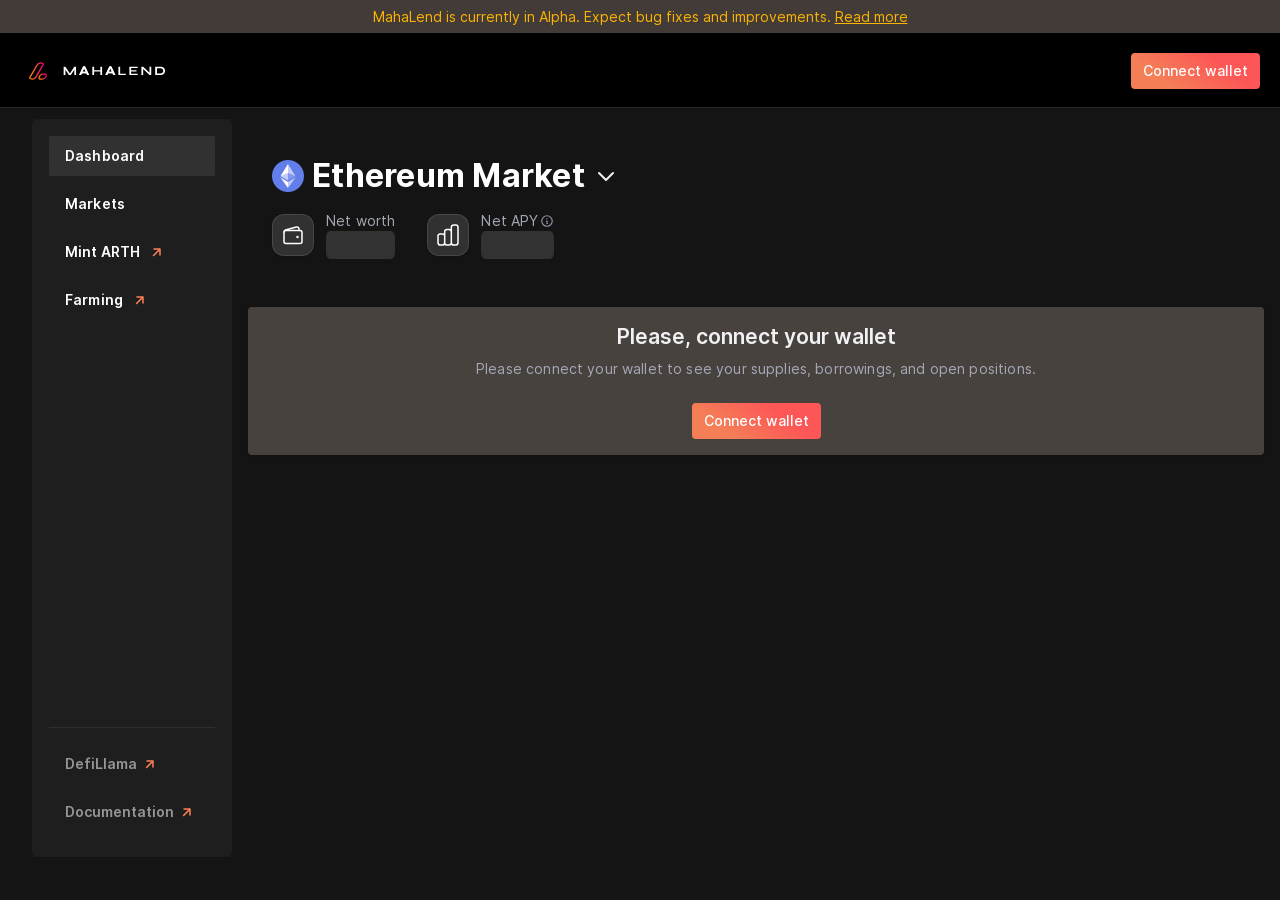
==== index.html @ fd6546dd "Updates" ====
<!DOCTYPE html><html lang="en"><head><meta charSet="utf-8"/><meta name="viewport" content="initial-scale=1, width=device-width"/><title>Mahalend - Mahalend | Powered By MahaDAO</title><meta name="description" content="ARTH is an algorithmic stablecoin that offers protection against inflation &amp; never erodes in value."/><meta property="og:title" content="Mahalend - Mahalend | Powered By MahaDAO"/><meta property="og:description" content="ARTH is an algorithmic stablecoin that offers protection against inflation &amp; never erodes in value."/><meta property="og:image" content="/_next/static/media/MahalendMetaLogo.71501735.png"/><meta name="twitter:image" content="/_next/static/media/MahalendMetaLogo.71501735.png"/><meta name="twitter:image:alt" content="mahalend image"/><meta name="twitter:site" content="@mahalend"/><meta property="twitter:card" content="summary_large_image"/><meta name="twitter:title" content="Mahalend | Powered By MahaDAO"/><meta name="twitter:description" content="ARTH is an algorithmic stablecoin that offers protection against inflation &amp; never erodes in value."/><meta name="keywords" content="Decentralized Finance, DeFi, lending, borrowing, stablecoins, Ethereum, assets, erc-20, smart contracts, open finance, trustless"/><meta name="next-head-count" content="14"/><meta name="theme-color" content="#00244D"/><link rel="shortcut icon" href="/favicon.ico"/><link rel="manifest" href="/manifest.json"/><style data-emotion="css-global 0"></style><style data-emotion="css-global 13d8jqe">html{-webkit-font-smoothing:antialiased;-moz-osx-font-smoothing:grayscale;box-sizing:border-box;-webkit-text-size-adjust:100%;}*,*::before,*::after{box-sizing:inherit;}strong,b{font-weight:700;}body{margin:0;color:#F1F1F3;background-color:#151414;}@media print{body{background-color:#fff;}}body::backdrop{background-color:#151414;}body{font-family:Inter,Arial;font-weight:400;font-size:0.875rem;min-width:375px;}body >div:first-of-type{min-height:100vh;display:-webkit-box;display:-webkit-flex;display:-ms-flexbox;display:flex;-webkit-flex-direction:column;-ms-flex-direction:column;flex-direction:column;}</style><style data-emotion="css-global 1prfaxn">@-webkit-keyframes mui-auto-fill{from{display:block;}}@keyframes mui-auto-fill{from{display:block;}}@-webkit-keyframes mui-auto-fill-cancel{from{display:block;}}@keyframes mui-auto-fill-cancel{from{display:block;}}</style><style data-emotion="css-global animation-c7515d">@-webkit-keyframes animation-c7515d{0%{opacity:1;}50%{opacity:0.4;}100%{opacity:1;}}@keyframes animation-c7515d{0%{opacity:1;}50%{opacity:0.4;}100%{opacity:1;}}</style><style data-emotion="css t3ijwh 1knoxz1 1q6fsju 5hicrt i9gxme 1x2ig0y 1100lx1 128l3m0 q5q60p 17fo2je gjdclq tjvesx 5rpyx5 fv3lde 1rr4qq7 fmj40q n3eta2 nkvznt 1czjwln 1bnrc0w 1s2gcw8 1g9eb0u 1t0b3c3 70qvj9 1slt5fp vc54u4 1jz7z4v 1k3x8v3 3wkjyw nqlg3w hdw1oc k7vncv ltjh6b bi16t4 j7qwjs 18biwo 1fzsl0k 19msauk ulme3a 1osfq0k jmow5f btozky p24x14 we4w1l 11zj654 1p4wjs1">.css-t3ijwh{padding-top:8px;padding-bottom:8px;text-align:center;background-color:rgb(66, 59, 56);color:rgb(252, 180, 0);}.css-1knoxz1{height:75px;position:-webkit-sticky;position:sticky;top:0;-webkit-transition:top 300ms cubic-bezier(0.4, 0, 0.2, 1) 0ms;transition:top 300ms cubic-bezier(0.4, 0, 0.2, 1) 0ms;z-index:1100;background-color:#000000;display:-webkit-box;display:-webkit-flex;display:-ms-flexbox;display:flex;-webkit-align-items:center;-webkit-box-align:center;-ms-flex-align:center;align-items:center;-webkit-flex-direction:space-between;-ms-flex-direction:space-between;flex-direction:space-between;box-shadow:inset 0px -1px 0px rgba(242, 243, 247, 0.16);}@media (min-width:0px){.css-1knoxz1{padding:8px 8px 8px 20px;}}@media (min-width:640px){.css-1knoxz1{padding:8px 20px;}}.css-1q6fsju{margin:0;font-family:Inter,Arial;font-weight:400;letter-spacing:0.009375rem;line-height:143%;font-size:0.875rem;color:#EAEBEF;-webkit-text-decoration:none;text-decoration:none;line-height:0;margin-right:12px;-webkit-transition:0.3s ease all;transition:0.3s ease all;line-height:0;margin-right:12px;-webkit-transition:0.3s ease all;transition:0.3s ease all;}.css-1q6fsju:hover{opacity:0.7;}.css-1q6fsju:hover{opacity:0.7;}.css-5hicrt{margin-right:12px;}.css-i9gxme{-webkit-box-flex:1;-webkit-flex-grow:1;-ms-flex-positive:1;flex-grow:1;}.css-1x2ig0y{display:-webkit-inline-box;display:-webkit-inline-flex;display:-ms-inline-flexbox;display:inline-flex;-webkit-align-items:center;-webkit-box-align:center;-ms-flex-align:center;align-items:center;-webkit-box-pack:center;-ms-flex-pack:center;-webkit-justify-content:center;justify-content:center;position:relative;box-sizing:border-box;-webkit-tap-highlight-color:transparent;background-color:transparent;outline:0;border:0;margin:0;border-radius:0;padding:0;cursor:pointer;-webkit-user-select:none;-moz-user-select:none;-ms-user-select:none;user-select:none;vertical-align:middle;-moz-appearance:none;-webkit-appearance:none;-webkit-text-decoration:none;text-decoration:none;color:inherit;min-width:64px;padding:6px 16px;border-radius:4px;-webkit-transition:background-color 250ms cubic-bezier(0.4, 0, 0.2, 1) 0ms,box-shadow 250ms cubic-bezier(0.4, 0, 0.2, 1) 0ms,border-color 250ms cubic-bezier(0.4, 0, 0.2, 1) 0ms,color 250ms cubic-bezier(0.4, 0, 0.2, 1) 0ms;transition:background-color 250ms cubic-bezier(0.4, 0, 0.2, 1) 0ms,box-shadow 250ms cubic-bezier(0.4, 0, 0.2, 1) 0ms,border-color 250ms cubic-bezier(0.4, 0, 0.2, 1) 0ms,color 250ms cubic-bezier(0.4, 0, 0.2, 1) 0ms;box-shadow:none;border-radius:4px;font-family:Inter,Arial;font-weight:500;line-height:1.5rem;font-size:0.875rem;padding:6px 12px;color:#fff;background:linear-gradient(38.44deg, #F47F57 23.51%, #FD5656 69.95%);-webkit-transition:all 0.2s ease;transition:all 0.2s ease;}.css-1x2ig0y::-moz-focus-inner{border-style:none;}.css-1x2ig0y.Mui-disabled{pointer-events:none;cursor:default;}@media print{.css-1x2ig0y{-webkit-print-color-adjust:exact;color-adjust:exact;}}.css-1x2ig0y:hover{-webkit-text-decoration:none;text-decoration:none;background-color:rgba(241, 241, 243, 0.08);}@media (hover: none){.css-1x2ig0y:hover{background-color:transparent;}}.css-1x2ig0y.Mui-disabled{color:#EBEBEF4D;}.css-1x2ig0y:hover{box-shadow:none;}.css-1x2ig0y.Mui-focusVisible{box-shadow:none;}.css-1x2ig0y:active{box-shadow:none;}.css-1x2ig0y.Mui-disabled{box-shadow:none;}.css-1x2ig0y:hover,.css-1x2ig0y.Mui-focusVisible{background:linear-gradient(38.44deg, #F47F57 23.51%, #FD5656 69.95%);opacity:0.9;}.css-1x2ig0y:disabled{background:#FFFFFF19;cursor:not-allowed;}@media (min-width:0px){.css-1100lx1{display:-webkit-box;display:-webkit-flex;display:-ms-flexbox;display:flex;}}@media (min-width:960px){.css-1100lx1{display:none;}}.css-128l3m0{display:-webkit-inline-box;display:-webkit-inline-flex;display:-ms-inline-flexbox;display:inline-flex;-webkit-align-items:center;-webkit-box-align:center;-ms-flex-align:center;align-items:center;-webkit-box-pack:center;-ms-flex-pack:center;-webkit-justify-content:center;justify-content:center;position:relative;box-sizing:border-box;-webkit-tap-highlight-color:transparent;background-color:transparent;outline:0;border:0;margin:0;border-radius:0;padding:0;cursor:pointer;-webkit-user-select:none;-moz-user-select:none;-ms-user-select:none;user-select:none;vertical-align:middle;-moz-appearance:none;-webkit-appearance:none;-webkit-text-decoration:none;text-decoration:none;color:inherit;min-width:64px;padding:6px 16px;border-radius:4px;-webkit-transition:background-color 250ms cubic-bezier(0.4, 0, 0.2, 1) 0ms,box-shadow 250ms cubic-bezier(0.4, 0, 0.2, 1) 0ms,border-color 250ms cubic-bezier(0.4, 0, 0.2, 1) 0ms,color 250ms cubic-bezier(0.4, 0, 0.2, 1) 0ms;transition:background-color 250ms cubic-bezier(0.4, 0, 0.2, 1) 0ms,box-shadow 250ms cubic-bezier(0.4, 0, 0.2, 1) 0ms,border-color 250ms cubic-bezier(0.4, 0, 0.2, 1) 0ms,color 250ms cubic-bezier(0.4, 0, 0.2, 1) 0ms;box-shadow:none;border-radius:4px;font-family:Inter,Arial;font-weight:500;line-height:1.5rem;font-size:0.875rem;padding:6px 12px;color:#fff;border:1px solid;border-color:#FFFFFF40;background-color:#FFFFFF20;padding:7px 8px;min-width:unset;margin-left:8px;}.css-128l3m0::-moz-focus-inner{border-style:none;}.css-128l3m0.Mui-disabled{pointer-events:none;cursor:default;}@media print{.css-128l3m0{-webkit-print-color-adjust:exact;color-adjust:exact;}}.css-128l3m0:hover{-webkit-text-decoration:none;text-decoration:none;background-color:rgba(241, 241, 243, 0.08);}@media (hover: none){.css-128l3m0:hover{background-color:transparent;}}.css-128l3m0.Mui-disabled{color:#EBEBEF4D;}.css-128l3m0:hover{box-shadow:none;}.css-128l3m0.Mui-focusVisible{box-shadow:none;}.css-128l3m0:active{box-shadow:none;}.css-128l3m0.Mui-disabled{box-shadow:none;}.css-128l3m0:hover,.css-128l3m0.Mui-focusVisible{background-color:#000000;}.css-q5q60p{-webkit-user-select:none;-moz-user-select:none;-ms-user-select:none;user-select:none;width:1em;height:1em;display:inline-block;fill:currentColor;-webkit-flex-shrink:0;-ms-flex-negative:0;flex-shrink:0;-webkit-transition:fill 200ms cubic-bezier(0.4, 0, 0.2, 1) 0ms;transition:fill 200ms cubic-bezier(0.4, 0, 0.2, 1) 0ms;font-size:1.25rem;color:#F1F1F3;}.css-17fo2je{display:-webkit-box;display:-webkit-flex;display:-ms-flexbox;display:flex;-webkit-flex-direction:row;-ms-flex-direction:row;flex-direction:row;-webkit-flex:1;-ms-flex:1;flex:1;}.css-gjdclq{margin:0;font-family:Inter,Arial;font-weight:400;letter-spacing:0.009375rem;line-height:143%;font-size:0.875rem;color:#EAEBEF;-webkit-text-decoration:none;text-decoration:none;display:-webkit-inline-box;display:-webkit-inline-flex;display:-ms-inline-flexbox;display:inline-flex;-webkit-align-items:center;-webkit-box-align:center;-ms-flex-align:center;align-items:center;-webkit-box-pack:center;-ms-flex-pack:center;-webkit-justify-content:center;justify-content:center;position:relative;box-sizing:border-box;-webkit-tap-highlight-color:transparent;background-color:transparent;outline:0;border:0;margin:0;border-radius:0;padding:0;cursor:pointer;-webkit-user-select:none;-moz-user-select:none;-ms-user-select:none;user-select:none;vertical-align:middle;-moz-appearance:none;-webkit-appearance:none;-webkit-text-decoration:none;text-decoration:none;color:inherit;min-width:64px;padding:6px 8px;border-radius:4px;-webkit-transition:background-color 250ms cubic-bezier(0.4, 0, 0.2, 1) 0ms,box-shadow 250ms cubic-bezier(0.4, 0, 0.2, 1) 0ms,border-color 250ms cubic-bezier(0.4, 0, 0.2, 1) 0ms,color 250ms cubic-bezier(0.4, 0, 0.2, 1) 0ms;transition:background-color 250ms cubic-bezier(0.4, 0, 0.2, 1) 0ms,box-shadow 250ms cubic-bezier(0.4, 0, 0.2, 1) 0ms,border-color 250ms cubic-bezier(0.4, 0, 0.2, 1) 0ms,color 250ms cubic-bezier(0.4, 0, 0.2, 1) 0ms;color:#EAEBEF;box-shadow:none;border-radius:4px;font-family:Inter,Arial;font-weight:500;line-height:1.5rem;font-size:0.875rem;padding:6px 12px;color:#FFFFFF;width:100%;-webkit-box-pack:start;-ms-flex-pack:start;-webkit-justify-content:flex-start;justify-content:flex-start;border-radius:2px;padding:8px 16px;font-weight:600;margin-bottom:8px;position:relative;}.css-gjdclq::-moz-focus-inner{border-style:none;}.css-gjdclq.Mui-disabled{pointer-events:none;cursor:default;}@media print{.css-gjdclq{-webkit-print-color-adjust:exact;color-adjust:exact;}}.css-gjdclq:hover{-webkit-text-decoration:none;text-decoration:none;background-color:rgba(234, 235, 239, 0.08);}@media (hover: none){.css-gjdclq:hover{background-color:transparent;}}.css-gjdclq.Mui-disabled{color:#EBEBEF4D;}.css-gjdclq:hover{box-shadow:none;}.css-gjdclq.Mui-focusVisible{box-shadow:none;}.css-gjdclq:active{box-shadow:none;}.css-gjdclq.Mui-disabled{box-shadow:none;}.active.css-gjdclq:after,.css-gjdclq:hover.css-gjdclq:after{color:white;-webkit-transform:scaleX(1);-moz-transform:scaleX(1);-ms-transform:scaleX(1);transform:scaleX(1);transform-origin:bottom left;}.css-gjdclq:after{color:white;content:'';position:absolute;width:100%;-webkit-transform:scaleX(0);-moz-transform:scaleX(0);-ms-transform:scaleX(0);transform:scaleX(0);height:100%;border-radius:2px;top:0px;left:0;background:#FFFFFF16;transform-origin:bottom right;-webkit-transition:-webkit-transform 0.25s ease-out;transition:transform 0.25s ease-out;}.css-tjvesx{margin:0;font-family:Inter,Arial;font-weight:400;letter-spacing:0.009375rem;line-height:143%;font-size:0.875rem;color:#EAEBEF;-webkit-text-decoration:none;text-decoration:none;display:-webkit-inline-box;display:-webkit-inline-flex;display:-ms-inline-flexbox;display:inline-flex;-webkit-align-items:center;-webkit-box-align:center;-ms-flex-align:center;align-items:center;-webkit-box-pack:center;-ms-flex-pack:center;-webkit-justify-content:center;justify-content:center;position:relative;box-sizing:border-box;-webkit-tap-highlight-color:transparent;background-color:transparent;outline:0;border:0;margin:0;border-radius:0;padding:0;cursor:pointer;-webkit-user-select:none;-moz-user-select:none;-ms-user-select:none;user-select:none;vertical-align:middle;-moz-appearance:none;-webkit-appearance:none;-webkit-text-decoration:none;text-decoration:none;color:inherit;min-width:64px;padding:6px 8px;border-radius:4px;-webkit-transition:background-color 250ms cubic-bezier(0.4, 0, 0.2, 1) 0ms,box-shadow 250ms cubic-bezier(0.4, 0, 0.2, 1) 0ms,border-color 250ms cubic-bezier(0.4, 0, 0.2, 1) 0ms,color 250ms cubic-bezier(0.4, 0, 0.2, 1) 0ms;transition:background-color 250ms cubic-bezier(0.4, 0, 0.2, 1) 0ms,box-shadow 250ms cubic-bezier(0.4, 0, 0.2, 1) 0ms,border-color 250ms cubic-bezier(0.4, 0, 0.2, 1) 0ms,color 250ms cubic-bezier(0.4, 0, 0.2, 1) 0ms;color:#EAEBEF;box-shadow:none;border-radius:4px;font-family:Inter,Arial;font-weight:500;line-height:1.5rem;font-size:0.875rem;padding:6px 12px;color:#FFFFFF;width:100%;-webkit-box-pack:start;-ms-flex-pack:start;-webkit-justify-content:flex-start;justify-content:flex-start;border-radius:2px;padding:8px 16px;font-weight:600;margin-bottom:8px;position:relative;}.css-tjvesx::-moz-focus-inner{border-style:none;}.css-tjvesx.Mui-disabled{pointer-events:none;cursor:default;}@media print{.css-tjvesx{-webkit-print-color-adjust:exact;color-adjust:exact;}}.css-tjvesx:hover{-webkit-text-decoration:none;text-decoration:none;background-color:rgba(234, 235, 239, 0.08);}@media (hover: none){.css-tjvesx:hover{background-color:transparent;}}.css-tjvesx.Mui-disabled{color:#EBEBEF4D;}.css-tjvesx:hover{box-shadow:none;}.css-tjvesx.Mui-focusVisible{box-shadow:none;}.css-tjvesx:active{box-shadow:none;}.css-tjvesx.Mui-disabled{box-shadow:none;}.active.css-tjvesx:after,.css-tjvesx:hover.css-tjvesx:after{color:white;-webkit-transform:scaleX(1);-moz-transform:scaleX(1);-ms-transform:scaleX(1);transform:scaleX(1);transform-origin:bottom left;}.css-tjvesx:after{color:white;content:'';position:absolute;width:100%;-webkit-transform:scaleX(0);-moz-transform:scaleX(0);-ms-transform:scaleX(0);transform:scaleX(0);height:100%;border-radius:2px;top:0px;left:0;background:#FFFFFF16;transform-origin:bottom right;-webkit-transition:-webkit-transform 0.25s ease-out;transition:transform 0.25s ease-out;}.css-5rpyx5{margin-left:4px;width:24px;height:24px;}.css-fv3lde{-webkit-align-items:center;-webkit-box-align:center;-ms-flex-align:center;align-items:center;display:-webkit-box;display:-webkit-flex;display:-ms-flexbox;display:flex;}.css-1rr4qq7{-webkit-flex:1;-ms-flex:1;flex:1;}.css-fmj40q{background-color:#151414;color:#F1F1F3;}@media (min-width:0px){.css-fmj40q{padding-top:40px;padding-bottom:72px;}}@media (min-width:960px){.css-fmj40q{padding-top:48px;padding-bottom:80px;}}@media (min-width:1280px){.css-fmj40q{padding-bottom:94px;}}@media (min-width:1440px){.css-fmj40q{padding-bottom:92px;}}@media (min-width:1800px){.css-fmj40q{padding-bottom:96px;}}.css-n3eta2{width:100%;margin-left:auto;box-sizing:border-box;margin-right:auto;display:block;padding-left:8px;padding-right:8px;display:-webkit-box;display:-webkit-flex;display:-ms-flexbox;display:flex;-webkit-flex-direction:column;-ms-flex-direction:column;flex-direction:column;-webkit-flex:1;-ms-flex:1;flex:1;padding-bottom:39px;padding-bottom:0px;}@media (min-width:760px){.css-n3eta2{padding-left:12px;padding-right:12px;}}@media (min-width:1280px){.css-n3eta2{max-width:1280px;}}@media (min-width:0px){.css-n3eta2{padding-left:8px;padding-right:8px;}}@media (min-width:640px){.css-n3eta2{padding-left:20px;padding-right:20px;}}@media (min-width:760px){.css-n3eta2{padding-left:48px;padding-right:48px;}}@media (min-width:960px){.css-n3eta2{padding-left:96px;padding-right:96px;}}@media (min-width:1280px){.css-n3eta2{padding-left:16px;padding-right:16px;}}@media (min-width:1440px){.css-n3eta2{max-width:unset;padding-left:16px;padding-right:16px;}}@media (min-width:1800px){.css-n3eta2{padding-left:0;padding-right:0;max-width:1440px;}}@media (min-width:0px){.css-nkvznt{padding-left:16px;padding-right:16px;}}@media (min-width:640px){.css-nkvznt{padding-left:24px;padding-right:24px;}}.css-1czjwln{display:-webkit-box;display:-webkit-flex;display:-ms-flexbox;display:flex;margin-bottom:16px;}@media (min-width:0px){.css-1czjwln{-webkit-align-items:flex-start;-webkit-box-align:flex-start;-ms-flex-align:flex-start;align-items:flex-start;-webkit-flex-direction:column;-ms-flex-direction:column;flex-direction:column;}}@media (min-width:640px){.css-1czjwln{-webkit-align-items:center;-webkit-box-align:center;-ms-flex-align:center;align-items:center;-webkit-flex-direction:row;-ms-flex-direction:row;flex-direction:row;}}.css-1bnrc0w{display:-webkit-box;display:-webkit-flex;display:-ms-flexbox;display:flex;-webkit-align-items:flex-start;-webkit-box-align:flex-start;-ms-flex-align:flex-start;align-items:flex-start;margin-bottom:0px;}.css-1s2gcw8{display:-webkit-inline-box;display:-webkit-inline-flex;display:-ms-inline-flexbox;display:inline-flex;-webkit-flex-direction:column;-ms-flex-direction:column;flex-direction:column;position:relative;min-width:0;padding:0;margin:0;border:0;vertical-align:top;margin-right:8px;}.css-1s2gcw8 .MuiOutlinedInput-notchedOutline{border:none;}.css-1g9eb0u{color:#F1F1F3;line-height:1.4375em;box-sizing:border-box;position:relative;cursor:text;display:-webkit-inline-box;display:-webkit-inline-flex;display:-ms-inline-flexbox;display:inline-flex;-webkit-align-items:center;-webkit-box-align:center;-ms-flex-align:center;align-items:center;position:relative;border-radius:4px;border-radius:6px;border-color:#EBEBEF14;}.css-1g9eb0u.Mui-disabled{color:#62677B;cursor:default;}.css-1g9eb0u.MarketSwitcher__select .MuiSelect-outlined{padding:0px;background-color:transparent!important;}.css-1g9eb0u .MuiSelect-icon{color:#F1F1F3;}.css-1g9eb0u:hover .MuiOutlinedInput-notchedOutline{border-color:#F1F1F3;}@media (hover: none){.css-1g9eb0u:hover .MuiOutlinedInput-notchedOutline{border-color:rgba(255, 255, 255, 0.23);}}.css-1g9eb0u.Mui-focused .MuiOutlinedInput-notchedOutline{border-color:#EAEBEF;border-width:2px;}.css-1g9eb0u.Mui-error .MuiOutlinedInput-notchedOutline{border-color:#F44336;}.css-1g9eb0u.Mui-disabled .MuiOutlinedInput-notchedOutline{border-color:#EBEBEF4D;}.css-1g9eb0u:hover .MuiOutlinedInput-notchedOutline{border-color:#CBCDD8;}.css-1g9eb0u.Mui-focused .MuiOutlinedInput-notchedOutline{border-color:#CBCDD8;}.css-1g9eb0u.MarketSwitcher__select .MuiSelect-outlined{padding:0px;background-color:transparent!important;}.css-1g9eb0u .MuiSelect-icon{color:#F1F1F3;}.css-1t0b3c3{-moz-appearance:none;-webkit-appearance:none;-webkit-user-select:none;-moz-user-select:none;-ms-user-select:none;user-select:none;border-radius:4px;cursor:pointer;font:inherit;letter-spacing:inherit;color:currentColor;padding:4px 0 5px;border:0;box-sizing:content-box;background:none;height:1.4375em;margin:0;-webkit-tap-highlight-color:transparent;display:block;min-width:0;width:100%;-webkit-animation-name:mui-auto-fill-cancel;animation-name:mui-auto-fill-cancel;-webkit-animation-duration:10ms;animation-duration:10ms;padding:16.5px 14px;}.css-1t0b3c3:focus{border-radius:4px;}.css-1t0b3c3::-ms-expand{display:none;}.css-1t0b3c3.Mui-disabled{cursor:default;}.css-1t0b3c3[multiple]{height:auto;}.css-1t0b3c3:not([multiple]) option,.css-1t0b3c3:not([multiple]) optgroup{background-color:#48423e;}.css-1t0b3c3.css-1t0b3c3.css-1t0b3c3{padding-right:32px;}.css-1t0b3c3.MuiSelect-select{height:auto;min-height:1.4375em;text-overflow:ellipsis;white-space:nowrap;overflow:hidden;}.css-1t0b3c3.MuiSelect-select{background-color:#48423e;font-family:Inter,Arial;font-weight:500;line-height:1.5rem;font-size:0.875rem;padding:6px 12px;color:#F1F1F3;}.css-1t0b3c3::-webkit-input-placeholder{color:currentColor;opacity:0.5;-webkit-transition:opacity 200ms cubic-bezier(0.4, 0, 0.2, 1) 0ms;transition:opacity 200ms cubic-bezier(0.4, 0, 0.2, 1) 0ms;}.css-1t0b3c3::-moz-placeholder{color:currentColor;opacity:0.5;-webkit-transition:opacity 200ms cubic-bezier(0.4, 0, 0.2, 1) 0ms;transition:opacity 200ms cubic-bezier(0.4, 0, 0.2, 1) 0ms;}.css-1t0b3c3:-ms-input-placeholder{color:currentColor;opacity:0.5;-webkit-transition:opacity 200ms cubic-bezier(0.4, 0, 0.2, 1) 0ms;transition:opacity 200ms cubic-bezier(0.4, 0, 0.2, 1) 0ms;}.css-1t0b3c3::-ms-input-placeholder{color:currentColor;opacity:0.5;-webkit-transition:opacity 200ms cubic-bezier(0.4, 0, 0.2, 1) 0ms;transition:opacity 200ms cubic-bezier(0.4, 0, 0.2, 1) 0ms;}.css-1t0b3c3:focus{outline:0;}.css-1t0b3c3:invalid{box-shadow:none;}.css-1t0b3c3::-webkit-search-decoration{-webkit-appearance:none;}label[data-shrink=false]+.MuiInputBase-formControl .css-1t0b3c3::-webkit-input-placeholder{opacity:0!important;}label[data-shrink=false]+.MuiInputBase-formControl .css-1t0b3c3::-moz-placeholder{opacity:0!important;}label[data-shrink=false]+.MuiInputBase-formControl .css-1t0b3c3:-ms-input-placeholder{opacity:0!important;}label[data-shrink=false]+.MuiInputBase-formControl .css-1t0b3c3::-ms-input-placeholder{opacity:0!important;}label[data-shrink=false]+.MuiInputBase-formControl .css-1t0b3c3:focus::-webkit-input-placeholder{opacity:0.5;}label[data-shrink=false]+.MuiInputBase-formControl .css-1t0b3c3:focus::-moz-placeholder{opacity:0.5;}label[data-shrink=false]+.MuiInputBase-formControl .css-1t0b3c3:focus:-ms-input-placeholder{opacity:0.5;}label[data-shrink=false]+.MuiInputBase-formControl .css-1t0b3c3:focus::-ms-input-placeholder{opacity:0.5;}.css-1t0b3c3.Mui-disabled{opacity:1;-webkit-text-fill-color:#62677B;}.css-1t0b3c3:-webkit-autofill{-webkit-animation-duration:5000s;animation-duration:5000s;-webkit-animation-name:mui-auto-fill;animation-name:mui-auto-fill;}.css-1t0b3c3:-webkit-autofill{-webkit-box-shadow:0 0 0 100px #266798 inset;-webkit-text-fill-color:#fff;caret-color:#fff;border-radius:inherit;}.css-70qvj9{display:-webkit-box;display:-webkit-flex;display:-ms-flexbox;display:flex;-webkit-align-items:center;-webkit-box-align:center;-ms-flex-align:center;align-items:center;}.css-1slt5fp{margin-right:8px;width:28px;height:28px;position:relative;}.css-vc54u4{margin-right:4px;display:-webkit-inline-box;display:-webkit-inline-flex;display:-ms-inline-flexbox;display:inline-flex;-webkit-align-items:flex-start;-webkit-box-align:flex-start;-ms-flex-align:flex-start;align-items:flex-start;}.css-1jz7z4v{margin:0;font-family:Inter,Arial;font-weight:700;letter-spacing:0.015625rem;line-height:123.5%;font-size:1.75rem;color:#fff;margin-right:4px;}.css-1k3x8v3{bottom:0;left:0;position:absolute;opacity:0;pointer-events:none;width:100%;box-sizing:border-box;}.css-3wkjyw{-webkit-user-select:none;-moz-user-select:none;-ms-user-select:none;user-select:none;width:1em;height:1em;display:inline-block;fill:currentColor;-webkit-flex-shrink:0;-ms-flex-negative:0;flex-shrink:0;-webkit-transition:fill 200ms cubic-bezier(0.4, 0, 0.2, 1) 0ms;transition:fill 200ms cubic-bezier(0.4, 0, 0.2, 1) 0ms;font-size:1.5rem;position:absolute;right:7px;top:calc(50% - .5em);pointer-events:none;color:#EBEBEF8F;}.css-3wkjyw.Mui-disabled{color:#EBEBEF4D;}.css-nqlg3w{text-align:left;position:absolute;bottom:0;right:0;top:-5px;left:0;margin:0;padding:0 8px;pointer-events:none;border-radius:inherit;border-style:solid;border-width:1px;overflow:hidden;min-width:0%;border-color:rgba(255, 255, 255, 0.23);}.css-hdw1oc{float:unset;overflow:hidden;padding:0;line-height:11px;-webkit-transition:width 150ms cubic-bezier(0.0, 0, 0.2, 1) 0ms;transition:width 150ms cubic-bezier(0.0, 0, 0.2, 1) 0ms;}.css-k7vncv{display:-webkit-box;display:-webkit-flex;display:-ms-flexbox;display:flex;-webkit-align-items:flex-start;-webkit-box-align:flex-start;-ms-flex-align:flex-start;align-items:flex-start;-webkit-box-flex-wrap:wrap;-webkit-flex-wrap:wrap;-ms-flex-wrap:wrap;flex-wrap:wrap;width:100%;}@media (min-width:0px){.css-k7vncv{gap:12px;}}@media (min-width:640px){.css-k7vncv{gap:32px;}}.css-ltjh6b{display:-webkit-box;display:-webkit-flex;display:-ms-flexbox;display:flex;-webkit-align-items:center;-webkit-box-align:center;-ms-flex-align:center;align-items:center;}@media (min-width:0px){.css-ltjh6b{width:calc(50% - 12px);}}@media (min-width:640px){.css-ltjh6b{width:unset;}}.css-bi16t4{-webkit-align-items:center;-webkit-box-align:center;-ms-flex-align:center;align-items:center;-webkit-box-pack:center;-ms-flex-pack:center;-webkit-justify-content:center;justify-content:center;border:1px solid #EBEBED1F;border-radius:12px;background-color:#FFFFFF20;box-shadow:0px 2px 1px rgba(0, 0, 0, 0.05),0px 0px 1px rgba(0, 0, 0, 0.25);width:42px;height:42px;margin-right:12px;}@media (min-width:0px){.css-bi16t4{display:none;}}@media (min-width:960px){.css-bi16t4{display:-webkit-box;display:-webkit-flex;display:-ms-flexbox;display:flex;}}.css-j7qwjs{display:-webkit-box;display:-webkit-flex;display:-ms-flexbox;display:flex;-webkit-flex-direction:column;-ms-flex-direction:column;flex-direction:column;}.css-18biwo{display:-webkit-inline-box;display:-webkit-inline-flex;display:-ms-inline-flexbox;display:inline-flex;-webkit-align-items:center;-webkit-box-align:center;-ms-flex-align:center;align-items:center;}.css-1fzsl0k{margin:0;font-family:Inter,Arial;font-weight:400;letter-spacing:0.009375rem;line-height:1rem;font-size:0.75rem;color:#A5A8B6;}.css-19msauk{display:block;background-color:rgba(241, 241, 243, 0.13);height:auto;margin-top:0;margin-bottom:0;transform-origin:0 55%;-webkit-transform:scale(1, 0.60);-moz-transform:scale(1, 0.60);-ms-transform:scale(1, 0.60);transform:scale(1, 0.60);border-radius:4px/6.7px;-webkit-animation:animation-c7515d 1.5s ease-in-out 0.5s infinite;animation:animation-c7515d 1.5s ease-in-out 0.5s infinite;-webkit-transform:unset;-moz-transform:unset;-ms-transform:unset;transform:unset;background:#FFFFFF20;}.css-19msauk:empty:before{content:"\00a0";}.css-ulme3a{display:-webkit-inline-box;display:-webkit-inline-flex;display:-ms-inline-flexbox;display:inline-flex;cursor:pointer;-webkit-transition:all 0.2s ease;transition:all 0.2s ease;}.css-ulme3a:hover{opacity:0.5;}.css-1osfq0k{display:-webkit-inline-box;display:-webkit-inline-flex;display:-ms-inline-flexbox;display:inline-flex;-webkit-align-items:center;-webkit-box-align:center;-ms-flex-align:center;align-items:center;-webkit-box-pack:center;-ms-flex-pack:center;-webkit-justify-content:center;justify-content:center;position:relative;box-sizing:border-box;-webkit-tap-highlight-color:transparent;background-color:transparent;outline:0;border:0;margin:0;border-radius:0;padding:0;cursor:pointer;-webkit-user-select:none;-moz-user-select:none;-ms-user-select:none;user-select:none;vertical-align:middle;-moz-appearance:none;-webkit-appearance:none;-webkit-text-decoration:none;text-decoration:none;color:inherit;text-align:center;-webkit-flex:0 0 auto;-ms-flex:0 0 auto;flex:0 0 auto;font-size:1.5rem;padding:8px;border-radius:50%;overflow:visible;color:#EBEBEF8F;-webkit-transition:background-color 150ms cubic-bezier(0.4, 0, 0.2, 1) 0ms;transition:background-color 150ms cubic-bezier(0.4, 0, 0.2, 1) 0ms;display:-webkit-box;display:-webkit-flex;display:-ms-flexbox;display:flex;-webkit-align-items:center;-webkit-box-align:center;-ms-flex-align:center;align-items:center;-webkit-box-pack:center;-ms-flex-pack:center;-webkit-justify-content:center;justify-content:center;width:14px;height:14px;border-radius:50%;padding:0px;min-width:0;margin-left:2px;}.css-1osfq0k::-moz-focus-inner{border-style:none;}.css-1osfq0k.Mui-disabled{pointer-events:none;cursor:default;}@media print{.css-1osfq0k{-webkit-print-color-adjust:exact;color-adjust:exact;}}.css-1osfq0k:hover{background-color:rgba(235, 235, 239, 0.08);}@media (hover: none){.css-1osfq0k:hover{background-color:transparent;}}.css-1osfq0k.Mui-disabled{background-color:transparent;color:#EBEBEF4D;}.css-jmow5f{-webkit-user-select:none;-moz-user-select:none;-ms-user-select:none;user-select:none;width:1em;height:1em;display:inline-block;fill:currentColor;-webkit-flex-shrink:0;-ms-flex-negative:0;flex-shrink:0;-webkit-transition:fill 200ms cubic-bezier(0.4, 0, 0.2, 1) 0ms;transition:fill 200ms cubic-bezier(0.4, 0, 0.2, 1) 0ms;font-size:1.5rem;font-size:14px;color:#8E92A3;border-radius:50%;}.css-jmow5f:hover{color:#29B6F6;}.css-btozky{display:-webkit-box;display:-webkit-flex;display:-ms-flexbox;display:flex;-webkit-flex-direction:column;-ms-flex-direction:column;flex-direction:column;-webkit-flex:1;-ms-flex:1;flex:1;}@media (min-width:0px){.css-btozky{margin-top:-32px;}}@media (min-width:1280px){.css-btozky{margin-top:-46px;}}@media (min-width:1440px){.css-btozky{margin-top:-44px;}}@media (min-width:1800px){.css-btozky{margin-top:-48px;}}.css-p24x14{width:100%;margin-left:auto;box-sizing:border-box;margin-right:auto;display:block;padding-left:8px;padding-right:8px;display:-webkit-box;display:-webkit-flex;display:-ms-flexbox;display:flex;-webkit-flex-direction:column;-ms-flex-direction:column;flex-direction:column;-webkit-flex:1;-ms-flex:1;flex:1;padding-bottom:39px;}@media (min-width:760px){.css-p24x14{padding-left:12px;padding-right:12px;}}@media (min-width:1280px){.css-p24x14{max-width:1280px;}}@media (min-width:0px){.css-p24x14{padding-left:8px;padding-right:8px;}}@media (min-width:640px){.css-p24x14{padding-left:20px;padding-right:20px;}}@media (min-width:760px){.css-p24x14{padding-left:48px;padding-right:48px;}}@media (min-width:960px){.css-p24x14{padding-left:96px;padding-right:96px;}}@media (min-width:1280px){.css-p24x14{padding-left:16px;padding-right:16px;}}@media (min-width:1440px){.css-p24x14{max-width:unset;padding-left:16px;padding-right:16px;}}@media (min-width:1800px){.css-p24x14{padding-left:0;padding-right:0;max-width:1440px;}}.css-we4w1l{background-color:#48423e;color:#F1F1F3;-webkit-transition:box-shadow 300ms cubic-bezier(0.4, 0, 0.2, 1) 0ms;transition:box-shadow 300ms cubic-bezier(0.4, 0, 0.2, 1) 0ms;border-radius:4px;box-shadow:0px 2px 1px -1px rgba(0,0,0,0.2),0px 1px 1px 0px rgba(0,0,0,0.14),0px 1px 3px 0px rgba(0,0,0,0.12);background-image:linear-gradient(rgba(255, 255, 255, 0.05), rgba(255, 255, 255, 0.05));border-radius:4px;box-shadow:0px 2px 1px rgba(0, 0, 0, 0.05),0px 0px 1px rgba(0, 0, 0, 0.25);background-image:none;display:-webkit-box;display:-webkit-flex;display:-ms-flexbox;display:flex;-webkit-flex-direction:column;-ms-flex-direction:column;flex-direction:column;-webkit-align-items:center;-webkit-box-align:center;-ms-flex-align:center;align-items:center;-webkit-box-pack:center;-ms-flex-pack:center;-webkit-justify-content:center;justify-content:center;text-align:center;padding:16px;-webkit-flex:1;-ms-flex:1;flex:1;}.css-11zj654{margin:0;font-family:Inter,Arial;font-weight:600;letter-spacing:unset;line-height:133.4%;font-size:1.3125rem;margin-bottom:8px;}.css-1p4wjs1{margin:0;font-family:Inter,Arial;font-weight:400;letter-spacing:0.009375rem;line-height:143%;font-size:0.875rem;color:#A5A8B6;margin-bottom:24px;}</style><link rel="preload" href="/_next/static/css/1ada8e81c058ec4d.css" as="style"/><link rel="stylesheet" href="/_next/static/css/1ada8e81c058ec4d.css" data-n-g=""/><noscript data-n-css=""></noscript><script defer="" nomodule="" src="/_next/static/chunks/polyfills-5cd94c89d3acac5f.js"></script><script src="/_next/static/chunks/webpack-d2a23737073c6921.js" defer=""></script><script src="/_next/static/chunks/framework-bb5c596eafb42b22.js" defer=""></script><script src="/_next/static/chunks/main-166ebf8347b95292.js" defer=""></script><script src="/_next/static/chunks/pages/_app-c550690dcbb77013.js" defer=""></script><script src="/_next/static/chunks/338-eedee6d8089823ee.js" defer=""></script><script src="/_next/static/chunks/108-78d3f81bc0cbf752.js" defer=""></script><script src="/_next/static/chunks/448-42bf83dac17b75ae.js" defer=""></script><script src="/_next/static/chunks/pages/index-8839eb6b1d4452e1.js" defer=""></script><script src="/_next/static/aIAizA1OdditrzVaLSWoO/_buildManifest.js" defer=""></script><script src="/_next/static/aIAizA1OdditrzVaLSWoO/_ssgManifest.js" defer=""></script><script src="/_next/static/aIAizA1OdditrzVaLSWoO/_middlewareManifest.js" defer=""></script></head><body><div id="__next" data-reactroot=""><div class="MuiBox-root css-t3ijwh">MahaLend is currently in Alpha. Expect bug fixes and improvements.<!-- --> <a href="https://docs.google.com/document/d/1GxF398y4iSq6iMBk-ZxDkLI5FDbCx83OToF2QoYUeJw/edit?pli=1# ?" style="color:rgb(252, 180, 0) !important">Read more</a></div><header class="MuiBox-root css-1knoxz1"><a class="MuiTypography-root MuiTypography-description MuiLink-root MuiLink-underlineNone MuiBox-root active css-1q6fsju" aria-label="Go to homepage" href="/"><img src="/mahalendLogo.svg" alt="An SVG of an eye" height="36"/></a><div class="MuiBox-root css-5hicrt"></div><div class="MuiBox-root css-i9gxme"></div><button class="MuiButton-root MuiButton-gradient MuiButton-gradientPrimary MuiButton-sizeMedium MuiButton-gradientSizeMedium MuiButton-disableElevation MuiButtonBase-root  css-1x2ig0y" tabindex="0" type="button" aria-label="wallet" id="wallet-button" aria-haspopup="true">Connect wallet</button><div class="MuiBox-root css-1100lx1"><button class="MuiButton-root MuiButton-surface MuiButton-surfacePrimary MuiButton-sizeMedium MuiButton-surfaceSizeMedium MuiButton-disableElevation MuiButtonBase-root  css-128l3m0" tabindex="0" type="button"><svg class="MuiSvgIcon-root MuiSvgIcon-fontSizeSmall css-q5q60p" focusable="false" aria-hidden="true" viewBox="0 0 24 24"><svg xmlns="http://www.w3.org/2000/svg" fill="none" viewBox="0 0 24 24" stroke-width="2" stroke="currentColor" aria-hidden="true"><path stroke-linecap="round" stroke-linejoin="round" d="M4 6h16M4 12h16M4 18h16"></path></svg></svg></button></div></header><main class="MuiBox-root css-17fo2je"><div class="MuiBox-root css-0"><div class="SidebarContainer" id="sidebar_container"><div class="TopSideBar"><div><a class="MuiTypography-root MuiTypography-description MuiLink-root MuiLink-underlineNone MuiButton-root MuiButton-text MuiButton-textPrimary MuiButton-sizeMedium MuiButton-textSizeMedium MuiButton-disableElevation MuiButtonBase-root  active css-tjvesx" tabindex="0" href="/">Dashboard</a></div><div><a class="MuiTypography-root MuiTypography-description MuiLink-root MuiLink-underlineNone MuiButton-root MuiButton-text MuiButton-textPrimary MuiButton-sizeMedium MuiButton-textSizeMedium MuiButton-disableElevation MuiButtonBase-root  css-tjvesx" tabindex="0" href="/markets/">Markets</a></div><div><a class="MuiTypography-root MuiTypography-description MuiLink-root MuiLink-underlineNone MuiButton-root MuiButton-text MuiButton-textPrimary MuiButton-sizeMedium MuiButton-textSizeMedium MuiButton-disableElevation MuiButtonBase-root  css-gjdclq" href="https://arth.loans/#/loan/ETH" target="_blank" tabindex="0">Mint ARTH<div class="MuiBox-root css-5rpyx5"><svg width="24" height="24" viewBox="0 0 24 24" fill="none" xmlns="http://www.w3.org/2000/svg"><rect width="1.5" height="9.768" rx="0.75" transform="scale(1 -1) rotate(-45 -14.46 -18.01)" fill="#FF7F57"></rect><path d="M15.983 15.016v-6h-6" stroke="#FF7F57" stroke-width="1.5" stroke-linecap="round" stroke-linejoin="round"></path></svg></div></a></div><div><a class="MuiTypography-root MuiTypography-description MuiLink-root MuiLink-underlineNone MuiButton-root MuiButton-text MuiButton-textPrimary MuiButton-sizeMedium MuiButton-textSizeMedium MuiButton-disableElevation MuiButtonBase-root  css-gjdclq" href="https://arth.loans/#/farming" target="_blank" tabindex="0">Farming<div class="MuiBox-root css-5rpyx5"><svg width="24" height="24" viewBox="0 0 24 24" fill="none" xmlns="http://www.w3.org/2000/svg"><rect width="1.5" height="9.768" rx="0.75" transform="scale(1 -1) rotate(-45 -14.46 -18.01)" fill="#FF7F57"></rect><path d="M15.983 15.016v-6h-6" stroke="#FF7F57" stroke-width="1.5" stroke-linecap="round" stroke-linejoin="round"></path></svg></div></a></div></div><div class="BottomSideBar"><a class="StyledLinkHref" href="https://defillama.com/protocol/mahalend" target="_blank" rel="noreferrer"><div class="MuiBox-root css-fv3lde"><p>DefiLlama</p><svg width="24" height="24" viewBox="0 0 24 24" fill="none" xmlns="http://www.w3.org/2000/svg"><rect width="1.5" height="9.768" rx="0.75" transform="scale(1 -1) rotate(-45 -14.46 -18.01)" fill="#FF7F57"></rect><path d="M15.983 15.016v-6h-6" stroke="#FF7F57" stroke-width="1.5" stroke-linecap="round" stroke-linejoin="round"></path></svg></div></a><a class="StyledLinkHref" href="https://docs.mahalend.com/" target="_blank" rel="noreferrer"><div class="MuiBox-root css-fv3lde"><p>Documentation</p><svg width="24" height="24" viewBox="0 0 24 24" fill="none" xmlns="http://www.w3.org/2000/svg"><rect width="1.5" height="9.768" rx="0.75" transform="scale(1 -1) rotate(-45 -14.46 -18.01)" fill="#FF7F57"></rect><path d="M15.983 15.016v-6h-6" stroke="#FF7F57" stroke-width="1.5" stroke-linecap="round" stroke-linejoin="round"></path></svg></div></a></div></div></div><div class="MuiBox-root css-1rr4qq7" style="max-width:100vw"><div class="MuiBox-root css-fmj40q"><div class="MuiContainer-root MuiContainer-maxWidthLg css-n3eta2"><div class="MuiBox-root css-nkvznt"><div class="MuiBox-root css-1czjwln"><div class="MuiBox-root css-1bnrc0w"><div class="MuiFormControl-root MuiTextField-root css-1s2gcw8" aria-label="select market" data-cy="marketSelector"><div variant="outlined" class="MuiOutlinedInput-root MuiInputBase-root MuiInputBase-colorPrimary MuiInputBase-formControl MarketSwitcher__select css-1g9eb0u"><div tabindex="0" role="button" aria-expanded="false" aria-haspopup="listbox" class="MuiSelect-select MuiSelect-outlined MuiOutlinedInput-input MuiInputBase-input css-1t0b3c3"><div class="MuiBox-root css-70qvj9"><div class="MuiBox-root css-1slt5fp"><img src="/icons/networks/ethereum.svg" alt="" width="100%" height="100%"/></div><div class="MuiBox-root css-vc54u4"><h1 class="MuiTypography-root MuiTypography-h1 css-1jz7z4v">Ethereum<!-- --> </h1></div></div></div><input value="proto_mainnet_v3" aria-hidden="true" tabindex="-1" class="MuiSelect-nativeInput css-1k3x8v3"/><svg class="MuiSvgIcon-root MuiSvgIcon-fontSizeMedium MuiSelect-icon MuiSelect-iconOutlined css-3wkjyw" focusable="false" aria-hidden="true" viewBox="0 0 24 24"><svg xmlns="http://www.w3.org/2000/svg" fill="none" viewBox="0 0 24 24" stroke-width="2" stroke="currentColor" aria-hidden="true"><path stroke-linecap="round" stroke-linejoin="round" d="M19 9l-7 7-7-7"></path></svg></svg><fieldset aria-hidden="true" class="MuiOutlinedInput-notchedOutline css-nqlg3w"><legend class="css-hdw1oc"><span class="notranslate">​</span></legend></fieldset></div></div></div></div><div class="MuiBox-root css-k7vncv"><div class="MuiBox-root css-ltjh6b"><div class="MuiBox-root css-bi16t4"><svg width="20" height="19" viewBox="0 0 20 19" fill="none" xmlns="http://www.w3.org/2000/svg"><path d="M17 17.398H3a2 2 0 0 1-2-2v-9a2 2 0 0 1 2-2h14a2 2 0 0 1 2 2v9a2 2 0 0 1-2 2Z" stroke="#FFF" stroke-width="1.5"></path><path d="M14.5 11.398a.5.5 0 1 1 0-1 .5.5 0 0 1 0 1Z" stroke="#FFF" stroke-width="1.5" stroke-linecap="round" stroke-linejoin="round"></path><path d="M16 4.398V3a2 2 0 0 0-2.515-1.932l-11 2.933A2 2 0 0 0 1 5.934v.464" stroke="#FFF" stroke-width="1.5"></path></svg></div><div class="MuiBox-root css-j7qwjs"><div class="MuiBox-root css-18biwo"><div class="MuiTypography-root MuiTypography-caption css-1fzsl0k">Net worth</div></div><span class="MuiSkeleton-root MuiSkeleton-text MuiSkeleton-pulse css-19msauk" style="height:24px"></span></div></div><div class="MuiBox-root css-ltjh6b"><div class="MuiBox-root css-bi16t4"><svg width="24" height="24" viewBox="0 0 24 24" fill="none" xmlns="http://www.w3.org/2000/svg"><path d="M8.667 19.778V13.11a2.222 2.222 0 0 0-2.223-2.222H4.222A2.222 2.222 0 0 0 2 13.11v6.667A2.222 2.222 0 0 0 4.222 22h2.222a2.222 2.222 0 0 0 2.223-2.222Zm0 0V8.667a2.222 2.222 0 0 1 2.222-2.223h2.222a2.222 2.222 0 0 1 2.222 2.223v11.11m-6.666 0A2.222 2.222 0 0 0 10.889 22h2.222a2.222 2.222 0 0 0 2.222-2.222m0 0V4.222A2.222 2.222 0 0 1 17.556 2h2.222A2.222 2.222 0 0 1 22 4.222v15.556A2.222 2.222 0 0 1 19.778 22h-2.222a2.222 2.222 0 0 1-2.223-2.222Z" stroke="#FFF" stroke-width="1.5" stroke-linecap="round" stroke-linejoin="round"></path></svg></div><div class="MuiBox-root css-j7qwjs"><div class="MuiBox-root css-18biwo"><div class="MuiTypography-root MuiTypography-caption css-1fzsl0k"><div style="display:flex">Net APY<div class="MuiBox-root css-70qvj9"><div class="MuiBox-root css-ulme3a"><button class="MuiButtonBase-root MuiIconButton-root MuiIconButton-sizeMedium css-1osfq0k" tabindex="0" type="button"><svg class="MuiSvgIcon-root MuiSvgIcon-fontSizeMedium css-jmow5f" focusable="false" aria-hidden="true" viewBox="0 0 24 24"><svg xmlns="http://www.w3.org/2000/svg" fill="none" viewBox="0 0 24 24" stroke-width="2" stroke="currentColor" aria-hidden="true"><path stroke-linecap="round" stroke-linejoin="round" d="M13 16h-1v-4h-1m1-4h.01M21 12a9 9 0 11-18 0 9 9 0 0118 0z"></path></svg></svg></button></div></div></div></div></div><span class="MuiSkeleton-root MuiSkeleton-text MuiSkeleton-pulse css-19msauk" style="height:24px"></span></div></div></div></div></div></div><div class="MuiBox-root css-btozky"><div class="MuiContainer-root MuiContainer-maxWidthLg css-p24x14"><div class="MuiPaper-root MuiPaper-elevation MuiPaper-rounded MuiPaper-elevation1 css-we4w1l"><h2 class="MuiTypography-root MuiTypography-h2 css-11zj654">Please, connect your wallet</h2><p class="MuiTypography-root MuiTypography-description css-1p4wjs1">Please connect your wallet to see your supplies, borrowings, and open positions.</p><button class="MuiButton-root MuiButton-gradient MuiButton-gradientPrimary MuiButton-sizeMedium MuiButton-gradientSizeMedium MuiButton-disableElevation MuiButtonBase-root  css-1x2ig0y" tabindex="0" type="button">Connect wallet</button></div></div></div></div></main></div><script id="__NEXT_DATA__" type="application/json">{"props":{"pageProps":{}},"page":"/","query":{},"buildId":"aIAizA1OdditrzVaLSWoO","nextExport":true,"autoExport":true,"isFallback":false,"scriptLoader":[]}</script></body></html>
---- _next/static/css/1ada8e81c058ec4d.css ----
@font-face{font-family:Inter;font-style:normal;font-weight:100;font-display:swap;src:url(/_next/static/media/Inter-Thin.dafaa44d.woff2) format("woff2"),url(/_next/static/media/Inter-Thin.16325d9b.woff) format("woff")}@font-face{font-family:Inter;font-style:italic;font-weight:100;font-display:swap;src:url(/_next/static/media/Inter-ThinItalic.4fc662b3.woff2) format("woff2"),url(/_next/static/media/Inter-ThinItalic.d3d89947.woff) format("woff")}@font-face{font-family:Inter;font-style:normal;font-weight:200;font-display:swap;src:url(/_next/static/media/Inter-ExtraLight.6824177d.woff2) format("woff2"),url(/_next/static/media/Inter-ExtraLight.15c082a5.woff) format("woff")}@font-face{font-family:Inter;font-style:italic;font-weight:200;font-display:swap;src:url(/_next/static/media/Inter-ExtraLightItalic.05138ddd.woff2) format("woff2"),url(/_next/static/media/Inter-ExtraLightItalic.3beee54f.woff) format("woff")}@font-face{font-family:Inter;font-style:normal;font-weight:300;font-display:swap;src:url(/_next/static/media/Inter-Light.27083fa6.woff2) format("woff2"),url(/_next/static/media/Inter-Light.91dfddd8.woff) format("woff")}@font-face{font-family:Inter;font-style:italic;font-weight:300;font-display:swap;src:url(/_next/static/media/Inter-LightItalic.0a783b89.woff2) format("woff2"),url(/_next/static/media/Inter-LightItalic.f8ccf281.woff) format("woff")}@font-face{font-family:Inter;font-style:normal;font-weight:400;font-display:swap;src:url(/_next/static/media/Inter-Regular.f1f0c35b.woff2) format("woff2"),url(/_next/static/media/Inter-Regular.f356e84a.woff) format("woff")}@font-face{font-family:Inter;font-style:italic;font-weight:400;font-display:swap;src:url(/_next/static/media/Inter-Italic.d593a8df.woff2) format("woff2"),url(/_next/static/media/Inter-Italic.9beab784.woff) format("woff")}@font-face{font-family:Inter;font-style:normal;font-weight:500;font-display:swap;src:url(/_next/static/media/Inter-Medium.dc792b50.woff2) format("woff2"),url(/_next/static/media/Inter-Medium.ec7dd2d9.woff) format("woff")}@font-face{font-family:Inter;font-style:italic;font-weight:500;font-display:swap;src:url(/_next/static/media/Inter-MediumItalic.84d3493a.woff2) format("woff2"),url(/_next/static/media/Inter-MediumItalic.17301e5b.woff) format("woff")}@font-face{font-family:Inter;font-style:normal;font-weight:600;font-display:swap;src:url(/_next/static/media/Inter-SemiBold.fcb100c7.woff2) format("woff2"),url(/_next/static/media/Inter-SemiBold.55027e47.woff) format("woff")}@font-face{font-family:Inter;font-style:italic;font-weight:600;font-display:swap;src:url(/_next/static/media/Inter-SemiBoldItalic.d90f295d.woff2) format("woff2"),url(/_next/static/media/Inter-SemiBoldItalic.ab9105ed.woff) format("woff")}@font-face{font-family:Inter;font-style:normal;font-weight:700;font-display:swap;src:url(/_next/static/media/Inter-Bold.579e0f95.woff2) format("woff2"),url(/_next/static/media/Inter-Bold.b1234477.woff) format("woff")}@font-face{font-family:Inter;font-style:italic;font-weight:700;font-display:swap;src:url(/_next/static/media/Inter-BoldItalic.828a494e.woff2) format("woff2"),url(/_next/static/media/Inter-BoldItalic.3d0d8043.woff) format("woff")}@font-face{font-family:Inter;font-style:normal;font-weight:800;font-display:swap;src:url(/_next/static/media/Inter-ExtraBold.d65f0281.woff2) format("woff2"),url(/_next/static/media/Inter-ExtraBold.208a9e6c.woff) format("woff")}@font-face{font-family:Inter;font-style:italic;font-weight:800;font-display:swap;src:url(/_next/static/media/Inter-ExtraBoldItalic.8c7eac5c.woff2) format("woff2"),url(/_next/static/media/Inter-ExtraBoldItalic.30429962.woff) format("woff")}@font-face{font-family:Inter;font-style:normal;font-weight:900;font-display:swap;src:url(/_next/static/media/Inter-Black.796be8d8.woff2) format("woff2"),url(/_next/static/media/Inter-Black.b254104c.woff) format("woff")}@font-face{font-family:Inter;font-style:italic;font-weight:900;font-display:swap;src:url(/_next/static/media/Inter-BlackItalic.752f1e0a.woff2) format("woff2"),url(/_next/static/media/Inter-BlackItalic.70306b0e.woff) format("woff")}@font-face{font-family:Inter var;font-weight:100 900;font-display:swap;font-style:normal;font-named-instance:"Regular";src:url(/_next/static/media/Inter-roman.var.b2129c00.woff2) format("woff2")}@font-face{font-family:Inter var;font-weight:100 900;font-display:swap;font-style:italic;font-named-instance:"Italic";src:url(/_next/static/media/Inter-italic.var.958a0b97.woff2) format("woff2")}@font-face{font-family:Inter var experimental;font-weight:100 900;font-display:swap;font-style:oblique 0deg 10deg;src:url(/_next/static/media/Inter.var.730e8169.woff2) format("woff2")}.SidebarContainer{width:200px;background:#1f1e1e;border-radius:6px;border:1px solid;border-image-source:linear-gradient(180deg,hsla(0,0%,100%,.1),hsla(0,0%,100%,0));position:fixed;top:75px;padding:16px;margin-top:44px;margin-left:32px;min-height:calc(100vh - 162px)}.StyledLink{padding:8px 16px;width:100%;border-radius:2px;display:block;font-style:normal;font-weight:600;font-size:14px;line-height:20px;color:#ffffff88;margin-bottom:8px}.StyledLink:hover{outline:1px solid hsla(0,0%,100%,.08);color:#ffffff88;opacity:1}.StyledLink:active{background:hsla(0,0%,100%,.01);opacity:1}.StyledLink:active,.StyledLinkHref{border-radius:2px;width:100%;color:#ffffff88}.StyledLinkHref{padding:8px 16px;display:block;font-style:normal;font-weight:600;font-size:14px;line-height:20px;margin-bottom:8px;text-decoration:none}.StyledLinkHref p{margin:0}.StyledLinkHref:hover{outline:1px solid hsla(0,0%,100%,.08);color:#ffffff88;opacity:1}.StyledLinkHref:active{background:hsla(0,0%,100%,.01);border-radius:2px;width:100%;color:#ffffff88;opacity:1}.TopSideBar{padding-bottom:177px}.BottomSideBar{position:absolute;bottom:0;padding:16px 0;width:calc(100% - 32px);border-top:1px solid hsla(0,0%,100%,.08)}@media (max-width:1024px){.SidebarContainer{display:none;position:relative}}
---- _next/static/css/1ada8e81c058ec4d.css ----
@font-face{font-family:Inter;font-style:normal;font-weight:100;font-display:swap;src:url(/_next/static/media/Inter-Thin.dafaa44d.woff2) format("woff2"),url(/_next/static/media/Inter-Thin.16325d9b.woff) format("woff")}@font-face{font-family:Inter;font-style:italic;font-weight:100;font-display:swap;src:url(/_next/static/media/Inter-ThinItalic.4fc662b3.woff2) format("woff2"),url(/_next/static/media/Inter-ThinItalic.d3d89947.woff) format("woff")}@font-face{font-family:Inter;font-style:normal;font-weight:200;font-display:swap;src:url(/_next/static/media/Inter-ExtraLight.6824177d.woff2) format("woff2"),url(/_next/static/media/Inter-ExtraLight.15c082a5.woff) format("woff")}@font-face{font-family:Inter;font-style:italic;font-weight:200;font-display:swap;src:url(/_next/static/media/Inter-ExtraLightItalic.05138ddd.woff2) format("woff2"),url(/_next/static/media/Inter-ExtraLightItalic.3beee54f.woff) format("woff")}@font-face{font-family:Inter;font-style:normal;font-weight:300;font-display:swap;src:url(/_next/static/media/Inter-Light.27083fa6.woff2) format("woff2"),url(/_next/static/media/Inter-Light.91dfddd8.woff) format("woff")}@font-face{font-family:Inter;font-style:italic;font-weight:300;font-display:swap;src:url(/_next/static/media/Inter-LightItalic.0a783b89.woff2) format("woff2"),url(/_next/static/media/Inter-LightItalic.f8ccf281.woff) format("woff")}@font-face{font-family:Inter;font-style:normal;font-weight:400;font-display:swap;src:url(/_next/static/media/Inter-Regular.f1f0c35b.woff2) format("woff2"),url(/_next/static/media/Inter-Regular.f356e84a.woff) format("woff")}@font-face{font-family:Inter;font-style:italic;font-weight:400;font-display:swap;src:url(/_next/static/media/Inter-Italic.d593a8df.woff2) format("woff2"),url(/_next/static/media/Inter-Italic.9beab784.woff) format("woff")}@font-face{font-family:Inter;font-style:normal;font-weight:500;font-display:swap;src:url(/_next/static/media/Inter-Medium.dc792b50.woff2) format("woff2"),url(/_next/static/media/Inter-Medium.ec7dd2d9.woff) format("woff")}@font-face{font-family:Inter;font-style:italic;font-weight:500;font-display:swap;src:url(/_next/static/media/Inter-MediumItalic.84d3493a.woff2) format("woff2"),url(/_next/static/media/Inter-MediumItalic.17301e5b.woff) format("woff")}@font-face{font-family:Inter;font-style:normal;font-weight:600;font-display:swap;src:url(/_next/static/media/Inter-SemiBold.fcb100c7.woff2) format("woff2"),url(/_next/static/media/Inter-SemiBold.55027e47.woff) format("woff")}@font-face{font-family:Inter;font-style:italic;font-weight:600;font-display:swap;src:url(/_next/static/media/Inter-SemiBoldItalic.d90f295d.woff2) format("woff2"),url(/_next/static/media/Inter-SemiBoldItalic.ab9105ed.woff) format("woff")}@font-face{font-family:Inter;font-style:normal;font-weight:700;font-display:swap;src:url(/_next/static/media/Inter-Bold.579e0f95.woff2) format("woff2"),url(/_next/static/media/Inter-Bold.b1234477.woff) format("woff")}@font-face{font-family:Inter;font-style:italic;font-weight:700;font-display:swap;src:url(/_next/static/media/Inter-BoldItalic.828a494e.woff2) format("woff2"),url(/_next/static/media/Inter-BoldItalic.3d0d8043.woff) format("woff")}@font-face{font-family:Inter;font-style:normal;font-weight:800;font-display:swap;src:url(/_next/static/media/Inter-ExtraBold.d65f0281.woff2) format("woff2"),url(/_next/static/media/Inter-ExtraBold.208a9e6c.woff) format("woff")}@font-face{font-family:Inter;font-style:italic;font-weight:800;font-display:swap;src:url(/_next/static/media/Inter-ExtraBoldItalic.8c7eac5c.woff2) format("woff2"),url(/_next/static/media/Inter-ExtraBoldItalic.30429962.woff) format("woff")}@font-face{font-family:Inter;font-style:normal;font-weight:900;font-display:swap;src:url(/_next/static/media/Inter-Black.796be8d8.woff2) format("woff2"),url(/_next/static/media/Inter-Black.b254104c.woff) format("woff")}@font-face{font-family:Inter;font-style:italic;font-weight:900;font-display:swap;src:url(/_next/static/media/Inter-BlackItalic.752f1e0a.woff2) format("woff2"),url(/_next/static/media/Inter-BlackItalic.70306b0e.woff) format("woff")}@font-face{font-family:Inter var;font-weight:100 900;font-display:swap;font-style:normal;font-named-instance:"Regular";src:url(/_next/static/media/Inter-roman.var.b2129c00.woff2) format("woff2")}@font-face{font-family:Inter var;font-weight:100 900;font-display:swap;font-style:italic;font-named-instance:"Italic";src:url(/_next/static/media/Inter-italic.var.958a0b97.woff2) format("woff2")}@font-face{font-family:Inter var experimental;font-weight:100 900;font-display:swap;font-style:oblique 0deg 10deg;src:url(/_next/static/media/Inter.var.730e8169.woff2) format("woff2")}.SidebarContainer{width:200px;background:#1f1e1e;border-radius:6px;border:1px solid;border-image-source:linear-gradient(180deg,hsla(0,0%,100%,.1),hsla(0,0%,100%,0));position:fixed;top:75px;padding:16px;margin-top:44px;margin-left:32px;min-height:calc(100vh - 162px)}.StyledLink{padding:8px 16px;width:100%;border-radius:2px;display:block;font-style:normal;font-weight:600;font-size:14px;line-height:20px;color:#ffffff88;margin-bottom:8px}.StyledLink:hover{outline:1px solid hsla(0,0%,100%,.08);color:#ffffff88;opacity:1}.StyledLink:active{background:hsla(0,0%,100%,.01);opacity:1}.StyledLink:active,.StyledLinkHref{border-radius:2px;width:100%;color:#ffffff88}.StyledLinkHref{padding:8px 16px;display:block;font-style:normal;font-weight:600;font-size:14px;line-height:20px;margin-bottom:8px;text-decoration:none}.StyledLinkHref p{margin:0}.StyledLinkHref:hover{outline:1px solid hsla(0,0%,100%,.08);color:#ffffff88;opacity:1}.StyledLinkHref:active{background:hsla(0,0%,100%,.01);border-radius:2px;width:100%;color:#ffffff88;opacity:1}.TopSideBar{padding-bottom:177px}.BottomSideBar{position:absolute;bottom:0;padding:16px 0;width:calc(100% - 32px);border-top:1px solid hsla(0,0%,100%,.08)}@media (max-width:1024px){.SidebarContainer{display:none;position:relative}}
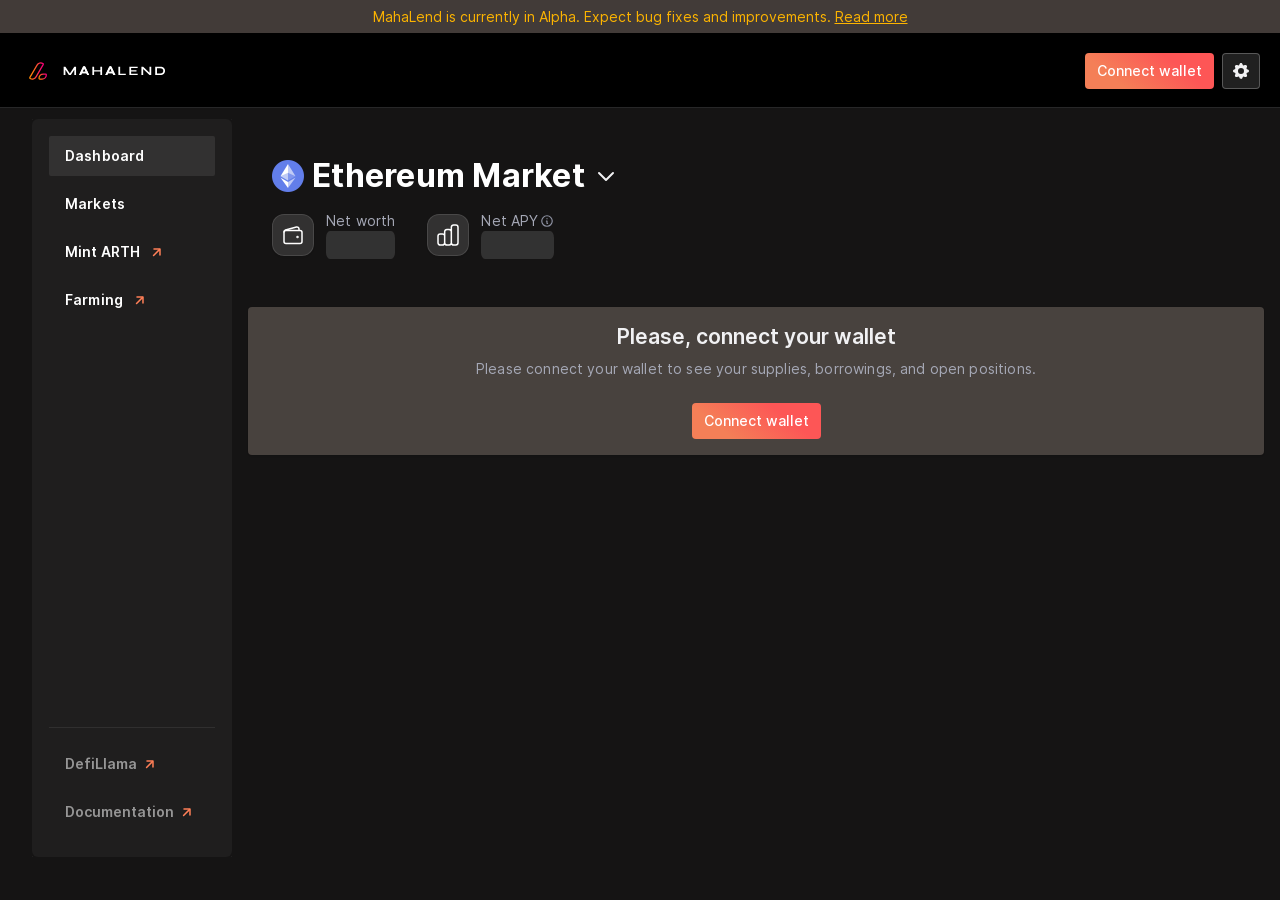
==== commit 58bd8c6c: "Updates" ====
--- a/index.html
+++ b/index.html
@@ -1 +1 @@
-<!DOCTYPE html><html lang="en"><head><meta charSet="utf-8"/><meta name="viewport" content="initial-scale=1, width=device-width"/><title>Mahalend - Mahalend | Powered By MahaDAO</title><meta name="description" content="ARTH is an algorithmic stablecoin that offers protection against inflation &amp; never erodes in value."/><meta property="og:title" content="Mahalend - Mahalend | Powered By MahaDAO"/><meta property="og:description" content="ARTH is an algorithmic stablecoin that offers protection against inflation &amp; never erodes in value."/><meta property="og:image" content="/_next/static/media/MahalendMetaLogo.71501735.png"/><meta name="twitter:image" content="/_next/static/media/MahalendMetaLogo.71501735.png"/><meta name="twitter:image:alt" content="mahalend image"/><meta name="twitter:site" content="@mahalend"/><meta property="twitter:card" content="summary_large_image"/><meta name="twitter:title" content="Mahalend | Powered By MahaDAO"/><meta name="twitter:description" content="ARTH is an algorithmic stablecoin that offers protection against inflation &amp; never erodes in value."/><meta name="keywords" content="Decentralized Finance, DeFi, lending, borrowing, stablecoins, Ethereum, assets, erc-20, smart contracts, open finance, trustless"/><meta name="next-head-count" content="14"/><meta name="theme-color" content="#00244D"/><link rel="shortcut icon" href="/favicon.ico"/><link rel="manifest" href="/manifest.json"/><style data-emotion="css-global 0"></style><style data-emotion="css-global 13d8jqe">html{-webkit-font-smoothing:antialiased;-moz-osx-font-smoothing:grayscale;box-sizing:border-box;-webkit-text-size-adjust:100%;}*,*::before,*::after{box-sizing:inherit;}strong,b{font-weight:700;}body{margin:0;color:#F1F1F3;background-color:#151414;}@media print{body{background-color:#fff;}}body::backdrop{background-color:#151414;}body{font-family:Inter,Arial;font-weight:400;font-size:0.875rem;min-width:375px;}body >div:first-of-type{min-height:100vh;display:-webkit-box;display:-webkit-flex;display:-ms-flexbox;display:flex;-webkit-flex-direction:column;-ms-flex-direction:column;flex-direction:column;}</style><style data-emotion="css-global 1prfaxn">@-webkit-keyframes mui-auto-fill{from{display:block;}}@keyframes mui-auto-fill{from{display:block;}}@-webkit-keyframes mui-auto-fill-cancel{from{display:block;}}@keyframes mui-auto-fill-cancel{from{display:block;}}</style><style data-emotion="css-global animation-c7515d">@-webkit-keyframes animation-c7515d{0%{opacity:1;}50%{opacity:0.4;}100%{opacity:1;}}@keyframes animation-c7515d{0%{opacity:1;}50%{opacity:0.4;}100%{opacity:1;}}</style><style data-emotion="css t3ijwh 1knoxz1 1q6fsju 5hicrt i9gxme 1x2ig0y 1100lx1 128l3m0 q5q60p 17fo2je gjdclq tjvesx 5rpyx5 fv3lde 1rr4qq7 fmj40q n3eta2 nkvznt 1czjwln 1bnrc0w 1s2gcw8 1g9eb0u 1t0b3c3 70qvj9 1slt5fp vc54u4 1jz7z4v 1k3x8v3 3wkjyw nqlg3w hdw1oc k7vncv ltjh6b bi16t4 j7qwjs 18biwo 1fzsl0k 19msauk ulme3a 1osfq0k jmow5f btozky p24x14 we4w1l 11zj654 1p4wjs1">.css-t3ijwh{padding-top:8px;padding-bottom:8px;text-align:center;background-color:rgb(66, 59, 56);color:rgb(252, 180, 0);}.css-1knoxz1{height:75px;position:-webkit-sticky;position:sticky;top:0;-webkit-transition:top 300ms cubic-bezier(0.4, 0, 0.2, 1) 0ms;transition:top 300ms cubic-bezier(0.4, 0, 0.2, 1) 0ms;z-index:1100;background-color:#000000;display:-webkit-box;display:-webkit-flex;display:-ms-flexbox;display:flex;-webkit-align-items:center;-webkit-box-align:center;-ms-flex-align:center;align-items:center;-webkit-flex-direction:space-between;-ms-flex-direction:space-between;flex-direction:space-between;box-shadow:inset 0px -1px 0px rgba(242, 243, 247, 0.16);}@media (min-width:0px){.css-1knoxz1{padding:8px 8px 8px 20px;}}@media (min-width:640px){.css-1knoxz1{padding:8px 20px;}}.css-1q6fsju{margin:0;font-family:Inter,Arial;font-weight:400;letter-spacing:0.009375rem;line-height:143%;font-size:0.875rem;color:#EAEBEF;-webkit-text-decoration:none;text-decoration:none;line-height:0;margin-right:12px;-webkit-transition:0.3s ease all;transition:0.3s ease all;line-height:0;margin-right:12px;-webkit-transition:0.3s ease all;transition:0.3s ease all;}.css-1q6fsju:hover{opacity:0.7;}.css-1q6fsju:hover{opacity:0.7;}.css-5hicrt{margin-right:12px;}.css-i9gxme{-webkit-box-flex:1;-webkit-flex-grow:1;-ms-flex-positive:1;flex-grow:1;}.css-1x2ig0y{display:-webkit-inline-box;display:-webkit-inline-flex;display:-ms-inline-flexbox;display:inline-flex;-webkit-align-items:center;-webkit-box-align:center;-ms-flex-align:center;align-items:center;-webkit-box-pack:center;-ms-flex-pack:center;-webkit-justify-content:center;justify-content:center;position:relative;box-sizing:border-box;-webkit-tap-highlight-color:transparent;background-color:transparent;outline:0;border:0;margin:0;border-radius:0;padding:0;cursor:pointer;-webkit-user-select:none;-moz-user-select:none;-ms-user-select:none;user-select:none;vertical-align:middle;-moz-appearance:none;-webkit-appearance:none;-webkit-text-decoration:none;text-decoration:none;color:inherit;min-width:64px;padding:6px 16px;border-radius:4px;-webkit-transition:background-color 250ms cubic-bezier(0.4, 0, 0.2, 1) 0ms,box-shadow 250ms cubic-bezier(0.4, 0, 0.2, 1) 0ms,border-color 250ms cubic-bezier(0.4, 0, 0.2, 1) 0ms,color 250ms cubic-bezier(0.4, 0, 0.2, 1) 0ms;transition:background-color 250ms cubic-bezier(0.4, 0, 0.2, 1) 0ms,box-shadow 250ms cubic-bezier(0.4, 0, 0.2, 1) 0ms,border-color 250ms cubic-bezier(0.4, 0, 0.2, 1) 0ms,color 250ms cubic-bezier(0.4, 0, 0.2, 1) 0ms;box-shadow:none;border-radius:4px;font-family:Inter,Arial;font-weight:500;line-height:1.5rem;font-size:0.875rem;padding:6px 12px;color:#fff;background:linear-gradient(38.44deg, #F47F57 23.51%, #FD5656 69.95%);-webkit-transition:all 0.2s ease;transition:all 0.2s ease;}.css-1x2ig0y::-moz-focus-inner{border-style:none;}.css-1x2ig0y.Mui-disabled{pointer-events:none;cursor:default;}@media print{.css-1x2ig0y{-webkit-print-color-adjust:exact;color-adjust:exact;}}.css-1x2ig0y:hover{-webkit-text-decoration:none;text-decoration:none;background-color:rgba(241, 241, 243, 0.08);}@media (hover: none){.css-1x2ig0y:hover{background-color:transparent;}}.css-1x2ig0y.Mui-disabled{color:#EBEBEF4D;}.css-1x2ig0y:hover{box-shadow:none;}.css-1x2ig0y.Mui-focusVisible{box-shadow:none;}.css-1x2ig0y:active{box-shadow:none;}.css-1x2ig0y.Mui-disabled{box-shadow:none;}.css-1x2ig0y:hover,.css-1x2ig0y.Mui-focusVisible{background:linear-gradient(38.44deg, #F47F57 23.51%, #FD5656 69.95%);opacity:0.9;}.css-1x2ig0y:disabled{background:#FFFFFF19;cursor:not-allowed;}@media (min-width:0px){.css-1100lx1{display:-webkit-box;display:-webkit-flex;display:-ms-flexbox;display:flex;}}@media (min-width:960px){.css-1100lx1{display:none;}}.css-128l3m0{display:-webkit-inline-box;display:-webkit-inline-flex;display:-ms-inline-flexbox;display:inline-flex;-webkit-align-items:center;-webkit-box-align:center;-ms-flex-align:center;align-items:center;-webkit-box-pack:center;-ms-flex-pack:center;-webkit-justify-content:center;justify-content:center;position:relative;box-sizing:border-box;-webkit-tap-highlight-color:transparent;background-color:transparent;outline:0;border:0;margin:0;border-radius:0;padding:0;cursor:pointer;-webkit-user-select:none;-moz-user-select:none;-ms-user-select:none;user-select:none;vertical-align:middle;-moz-appearance:none;-webkit-appearance:none;-webkit-text-decoration:none;text-decoration:none;color:inherit;min-width:64px;padding:6px 16px;border-radius:4px;-webkit-transition:background-color 250ms cubic-bezier(0.4, 0, 0.2, 1) 0ms,box-shadow 250ms cubic-bezier(0.4, 0, 0.2, 1) 0ms,border-color 250ms cubic-bezier(0.4, 0, 0.2, 1) 0ms,color 250ms cubic-bezier(0.4, 0, 0.2, 1) 0ms;transition:background-color 250ms cubic-bezier(0.4, 0, 0.2, 1) 0ms,box-shadow 250ms cubic-bezier(0.4, 0, 0.2, 1) 0ms,border-color 250ms cubic-bezier(0.4, 0, 0.2, 1) 0ms,color 250ms cubic-bezier(0.4, 0, 0.2, 1) 0ms;box-shadow:none;border-radius:4px;font-family:Inter,Arial;font-weight:500;line-height:1.5rem;font-size:0.875rem;padding:6px 12px;color:#fff;border:1px solid;border-color:#FFFFFF40;background-color:#FFFFFF20;padding:7px 8px;min-width:unset;margin-left:8px;}.css-128l3m0::-moz-focus-inner{border-style:none;}.css-128l3m0.Mui-disabled{pointer-events:none;cursor:default;}@media print{.css-128l3m0{-webkit-print-color-adjust:exact;color-adjust:exact;}}.css-128l3m0:hover{-webkit-text-decoration:none;text-decoration:none;background-color:rgba(241, 241, 243, 0.08);}@media (hover: none){.css-128l3m0:hover{background-color:transparent;}}.css-128l3m0.Mui-disabled{color:#EBEBEF4D;}.css-128l3m0:hover{box-shadow:none;}.css-128l3m0.Mui-focusVisible{box-shadow:none;}.css-128l3m0:active{box-shadow:none;}.css-128l3m0.Mui-disabled{box-shadow:none;}.css-128l3m0:hover,.css-128l3m0.Mui-focusVisible{background-color:#000000;}.css-q5q60p{-webkit-user-select:none;-moz-user-select:none;-ms-user-select:none;user-select:none;width:1em;height:1em;display:inline-block;fill:currentColor;-webkit-flex-shrink:0;-ms-flex-negative:0;flex-shrink:0;-webkit-transition:fill 200ms cubic-bezier(0.4, 0, 0.2, 1) 0ms;transition:fill 200ms cubic-bezier(0.4, 0, 0.2, 1) 0ms;font-size:1.25rem;color:#F1F1F3;}.css-17fo2je{display:-webkit-box;display:-webkit-flex;display:-ms-flexbox;display:flex;-webkit-flex-direction:row;-ms-flex-direction:row;flex-direction:row;-webkit-flex:1;-ms-flex:1;flex:1;}.css-gjdclq{margin:0;font-family:Inter,Arial;font-weight:400;letter-spacing:0.009375rem;line-height:143%;font-size:0.875rem;color:#EAEBEF;-webkit-text-decoration:none;text-decoration:none;display:-webkit-inline-box;display:-webkit-inline-flex;display:-ms-inline-flexbox;display:inline-flex;-webkit-align-items:center;-webkit-box-align:center;-ms-flex-align:center;align-items:center;-webkit-box-pack:center;-ms-flex-pack:center;-webkit-justify-content:center;justify-content:center;position:relative;box-sizing:border-box;-webkit-tap-highlight-color:transparent;background-color:transparent;outline:0;border:0;margin:0;border-radius:0;padding:0;cursor:pointer;-webkit-user-select:none;-moz-user-select:none;-ms-user-select:none;user-select:none;vertical-align:middle;-moz-appearance:none;-webkit-appearance:none;-webkit-text-decoration:none;text-decoration:none;color:inherit;min-width:64px;padding:6px 8px;border-radius:4px;-webkit-transition:background-color 250ms cubic-bezier(0.4, 0, 0.2, 1) 0ms,box-shadow 250ms cubic-bezier(0.4, 0, 0.2, 1) 0ms,border-color 250ms cubic-bezier(0.4, 0, 0.2, 1) 0ms,color 250ms cubic-bezier(0.4, 0, 0.2, 1) 0ms;transition:background-color 250ms cubic-bezier(0.4, 0, 0.2, 1) 0ms,box-shadow 250ms cubic-bezier(0.4, 0, 0.2, 1) 0ms,border-color 250ms cubic-bezier(0.4, 0, 0.2, 1) 0ms,color 250ms cubic-bezier(0.4, 0, 0.2, 1) 0ms;color:#EAEBEF;box-shadow:none;border-radius:4px;font-family:Inter,Arial;font-weight:500;line-height:1.5rem;font-size:0.875rem;padding:6px 12px;color:#FFFFFF;width:100%;-webkit-box-pack:start;-ms-flex-pack:start;-webkit-justify-content:flex-start;justify-content:flex-start;border-radius:2px;padding:8px 16px;font-weight:600;margin-bottom:8px;position:relative;}.css-gjdclq::-moz-focus-inner{border-style:none;}.css-gjdclq.Mui-disabled{pointer-events:none;cursor:default;}@media print{.css-gjdclq{-webkit-print-color-adjust:exact;color-adjust:exact;}}.css-gjdclq:hover{-webkit-text-decoration:none;text-decoration:none;background-color:rgba(234, 235, 239, 0.08);}@media (hover: none){.css-gjdclq:hover{background-color:transparent;}}.css-gjdclq.Mui-disabled{color:#EBEBEF4D;}.css-gjdclq:hover{box-shadow:none;}.css-gjdclq.Mui-focusVisible{box-shadow:none;}.css-gjdclq:active{box-shadow:none;}.css-gjdclq.Mui-disabled{box-shadow:none;}.active.css-gjdclq:after,.css-gjdclq:hover.css-gjdclq:after{color:white;-webkit-transform:scaleX(1);-moz-transform:scaleX(1);-ms-transform:scaleX(1);transform:scaleX(1);transform-origin:bottom left;}.css-gjdclq:after{color:white;content:'';position:absolute;width:100%;-webkit-transform:scaleX(0);-moz-transform:scaleX(0);-ms-transform:scaleX(0);transform:scaleX(0);height:100%;border-radius:2px;top:0px;left:0;background:#FFFFFF16;transform-origin:bottom right;-webkit-transition:-webkit-transform 0.25s ease-out;transition:transform 0.25s ease-out;}.css-tjvesx{margin:0;font-family:Inter,Arial;font-weight:400;letter-spacing:0.009375rem;line-height:143%;font-size:0.875rem;color:#EAEBEF;-webkit-text-decoration:none;text-decoration:none;display:-webkit-inline-box;display:-webkit-inline-flex;display:-ms-inline-flexbox;display:inline-flex;-webkit-align-items:center;-webkit-box-align:center;-ms-flex-align:center;align-items:center;-webkit-box-pack:center;-ms-flex-pack:center;-webkit-justify-content:center;justify-content:center;position:relative;box-sizing:border-box;-webkit-tap-highlight-color:transparent;background-color:transparent;outline:0;border:0;margin:0;border-radius:0;padding:0;cursor:pointer;-webkit-user-select:none;-moz-user-select:none;-ms-user-select:none;user-select:none;vertical-align:middle;-moz-appearance:none;-webkit-appearance:none;-webkit-text-decoration:none;text-decoration:none;color:inherit;min-width:64px;padding:6px 8px;border-radius:4px;-webkit-transition:background-color 250ms cubic-bezier(0.4, 0, 0.2, 1) 0ms,box-shadow 250ms cubic-bezier(0.4, 0, 0.2, 1) 0ms,border-color 250ms cubic-bezier(0.4, 0, 0.2, 1) 0ms,color 250ms cubic-bezier(0.4, 0, 0.2, 1) 0ms;transition:background-color 250ms cubic-bezier(0.4, 0, 0.2, 1) 0ms,box-shadow 250ms cubic-bezier(0.4, 0, 0.2, 1) 0ms,border-color 250ms cubic-bezier(0.4, 0, 0.2, 1) 0ms,color 250ms cubic-bezier(0.4, 0, 0.2, 1) 0ms;color:#EAEBEF;box-shadow:none;border-radius:4px;font-family:Inter,Arial;font-weight:500;line-height:1.5rem;font-size:0.875rem;padding:6px 12px;color:#FFFFFF;width:100%;-webkit-box-pack:start;-ms-flex-pack:start;-webkit-justify-content:flex-start;justify-content:flex-start;border-radius:2px;padding:8px 16px;font-weight:600;margin-bottom:8px;position:relative;}.css-tjvesx::-moz-focus-inner{border-style:none;}.css-tjvesx.Mui-disabled{pointer-events:none;cursor:default;}@media print{.css-tjvesx{-webkit-print-color-adjust:exact;color-adjust:exact;}}.css-tjvesx:hover{-webkit-text-decoration:none;text-decoration:none;background-color:rgba(234, 235, 239, 0.08);}@media (hover: none){.css-tjvesx:hover{background-color:transparent;}}.css-tjvesx.Mui-disabled{color:#EBEBEF4D;}.css-tjvesx:hover{box-shadow:none;}.css-tjvesx.Mui-focusVisible{box-shadow:none;}.css-tjvesx:active{box-shadow:none;}.css-tjvesx.Mui-disabled{box-shadow:none;}.active.css-tjvesx:after,.css-tjvesx:hover.css-tjvesx:after{color:white;-webkit-transform:scaleX(1);-moz-transform:scaleX(1);-ms-transform:scaleX(1);transform:scaleX(1);transform-origin:bottom left;}.css-tjvesx:after{color:white;content:'';position:absolute;width:100%;-webkit-transform:scaleX(0);-moz-transform:scaleX(0);-ms-transform:scaleX(0);transform:scaleX(0);height:100%;border-radius:2px;top:0px;left:0;background:#FFFFFF16;transform-origin:bottom right;-webkit-transition:-webkit-transform 0.25s ease-out;transition:transform 0.25s ease-out;}.css-5rpyx5{margin-left:4px;width:24px;height:24px;}.css-fv3lde{-webkit-align-items:center;-webkit-box-align:center;-ms-flex-align:center;align-items:center;display:-webkit-box;display:-webkit-flex;display:-ms-flexbox;display:flex;}.css-1rr4qq7{-webkit-flex:1;-ms-flex:1;flex:1;}.css-fmj40q{background-color:#151414;color:#F1F1F3;}@media (min-width:0px){.css-fmj40q{padding-top:40px;padding-bottom:72px;}}@media (min-width:960px){.css-fmj40q{padding-top:48px;padding-bottom:80px;}}@media (min-width:1280px){.css-fmj40q{padding-bottom:94px;}}@media (min-width:1440px){.css-fmj40q{padding-bottom:92px;}}@media (min-width:1800px){.css-fmj40q{padding-bottom:96px;}}.css-n3eta2{width:100%;margin-left:auto;box-sizing:border-box;margin-right:auto;display:block;padding-left:8px;padding-right:8px;display:-webkit-box;display:-webkit-flex;display:-ms-flexbox;display:flex;-webkit-flex-direction:column;-ms-flex-direction:column;flex-direction:column;-webkit-flex:1;-ms-flex:1;flex:1;padding-bottom:39px;padding-bottom:0px;}@media (min-width:760px){.css-n3eta2{padding-left:12px;padding-right:12px;}}@media (min-width:1280px){.css-n3eta2{max-width:1280px;}}@media (min-width:0px){.css-n3eta2{padding-left:8px;padding-right:8px;}}@media (min-width:640px){.css-n3eta2{padding-left:20px;padding-right:20px;}}@media (min-width:760px){.css-n3eta2{padding-left:48px;padding-right:48px;}}@media (min-width:960px){.css-n3eta2{padding-left:96px;padding-right:96px;}}@media (min-width:1280px){.css-n3eta2{padding-left:16px;padding-right:16px;}}@media (min-width:1440px){.css-n3eta2{max-width:unset;padding-left:16px;padding-right:16px;}}@media (min-width:1800px){.css-n3eta2{padding-left:0;padding-right:0;max-width:1440px;}}@media (min-width:0px){.css-nkvznt{padding-left:16px;padding-right:16px;}}@media (min-width:640px){.css-nkvznt{padding-left:24px;padding-right:24px;}}.css-1czjwln{display:-webkit-box;display:-webkit-flex;display:-ms-flexbox;display:flex;margin-bottom:16px;}@media (min-width:0px){.css-1czjwln{-webkit-align-items:flex-start;-webkit-box-align:flex-start;-ms-flex-align:flex-start;align-items:flex-start;-webkit-flex-direction:column;-ms-flex-direction:column;flex-direction:column;}}@media (min-width:640px){.css-1czjwln{-webkit-align-items:center;-webkit-box-align:center;-ms-flex-align:center;align-items:center;-webkit-flex-direction:row;-ms-flex-direction:row;flex-direction:row;}}.css-1bnrc0w{display:-webkit-box;display:-webkit-flex;display:-ms-flexbox;display:flex;-webkit-align-items:flex-start;-webkit-box-align:flex-start;-ms-flex-align:flex-start;align-items:flex-start;margin-bottom:0px;}.css-1s2gcw8{display:-webkit-inline-box;display:-webkit-inline-flex;display:-ms-inline-flexbox;display:inline-flex;-webkit-flex-direction:column;-ms-flex-direction:column;flex-direction:column;position:relative;min-width:0;padding:0;margin:0;border:0;vertical-align:top;margin-right:8px;}.css-1s2gcw8 .MuiOutlinedInput-notchedOutline{border:none;}.css-1g9eb0u{color:#F1F1F3;line-height:1.4375em;box-sizing:border-box;position:relative;cursor:text;display:-webkit-inline-box;display:-webkit-inline-flex;display:-ms-inline-flexbox;display:inline-flex;-webkit-align-items:center;-webkit-box-align:center;-ms-flex-align:center;align-items:center;position:relative;border-radius:4px;border-radius:6px;border-color:#EBEBEF14;}.css-1g9eb0u.Mui-disabled{color:#62677B;cursor:default;}.css-1g9eb0u.MarketSwitcher__select .MuiSelect-outlined{padding:0px;background-color:transparent!important;}.css-1g9eb0u .MuiSelect-icon{color:#F1F1F3;}.css-1g9eb0u:hover .MuiOutlinedInput-notchedOutline{border-color:#F1F1F3;}@media (hover: none){.css-1g9eb0u:hover .MuiOutlinedInput-notchedOutline{border-color:rgba(255, 255, 255, 0.23);}}.css-1g9eb0u.Mui-focused .MuiOutlinedInput-notchedOutline{border-color:#EAEBEF;border-width:2px;}.css-1g9eb0u.Mui-error .MuiOutlinedInput-notchedOutline{border-color:#F44336;}.css-1g9eb0u.Mui-disabled .MuiOutlinedInput-notchedOutline{border-color:#EBEBEF4D;}.css-1g9eb0u:hover .MuiOutlinedInput-notchedOutline{border-color:#CBCDD8;}.css-1g9eb0u.Mui-focused .MuiOutlinedInput-notchedOutline{border-color:#CBCDD8;}.css-1g9eb0u.MarketSwitcher__select .MuiSelect-outlined{padding:0px;background-color:transparent!important;}.css-1g9eb0u .MuiSelect-icon{color:#F1F1F3;}.css-1t0b3c3{-moz-appearance:none;-webkit-appearance:none;-webkit-user-select:none;-moz-user-select:none;-ms-user-select:none;user-select:none;border-radius:4px;cursor:pointer;font:inherit;letter-spacing:inherit;color:currentColor;padding:4px 0 5px;border:0;box-sizing:content-box;background:none;height:1.4375em;margin:0;-webkit-tap-highlight-color:transparent;display:block;min-width:0;width:100%;-webkit-animation-name:mui-auto-fill-cancel;animation-name:mui-auto-fill-cancel;-webkit-animation-duration:10ms;animation-duration:10ms;padding:16.5px 14px;}.css-1t0b3c3:focus{border-radius:4px;}.css-1t0b3c3::-ms-expand{display:none;}.css-1t0b3c3.Mui-disabled{cursor:default;}.css-1t0b3c3[multiple]{height:auto;}.css-1t0b3c3:not([multiple]) option,.css-1t0b3c3:not([multiple]) optgroup{background-color:#48423e;}.css-1t0b3c3.css-1t0b3c3.css-1t0b3c3{padding-right:32px;}.css-1t0b3c3.MuiSelect-select{height:auto;min-height:1.4375em;text-overflow:ellipsis;white-space:nowrap;overflow:hidden;}.css-1t0b3c3.MuiSelect-select{background-color:#48423e;font-family:Inter,Arial;font-weight:500;line-height:1.5rem;font-size:0.875rem;padding:6px 12px;color:#F1F1F3;}.css-1t0b3c3::-webkit-input-placeholder{color:currentColor;opacity:0.5;-webkit-transition:opacity 200ms cubic-bezier(0.4, 0, 0.2, 1) 0ms;transition:opacity 200ms cubic-bezier(0.4, 0, 0.2, 1) 0ms;}.css-1t0b3c3::-moz-placeholder{color:currentColor;opacity:0.5;-webkit-transition:opacity 200ms cubic-bezier(0.4, 0, 0.2, 1) 0ms;transition:opacity 200ms cubic-bezier(0.4, 0, 0.2, 1) 0ms;}.css-1t0b3c3:-ms-input-placeholder{color:currentColor;opacity:0.5;-webkit-transition:opacity 200ms cubic-bezier(0.4, 0, 0.2, 1) 0ms;transition:opacity 200ms cubic-bezier(0.4, 0, 0.2, 1) 0ms;}.css-1t0b3c3::-ms-input-placeholder{color:currentColor;opacity:0.5;-webkit-transition:opacity 200ms cubic-bezier(0.4, 0, 0.2, 1) 0ms;transition:opacity 200ms cubic-bezier(0.4, 0, 0.2, 1) 0ms;}.css-1t0b3c3:focus{outline:0;}.css-1t0b3c3:invalid{box-shadow:none;}.css-1t0b3c3::-webkit-search-decoration{-webkit-appearance:none;}label[data-shrink=false]+.MuiInputBase-formControl .css-1t0b3c3::-webkit-input-placeholder{opacity:0!important;}label[data-shrink=false]+.MuiInputBase-formControl .css-1t0b3c3::-moz-placeholder{opacity:0!important;}label[data-shrink=false]+.MuiInputBase-formControl .css-1t0b3c3:-ms-input-placeholder{opacity:0!important;}label[data-shrink=false]+.MuiInputBase-formControl .css-1t0b3c3::-ms-input-placeholder{opacity:0!important;}label[data-shrink=false]+.MuiInputBase-formControl .css-1t0b3c3:focus::-webkit-input-placeholder{opacity:0.5;}label[data-shrink=false]+.MuiInputBase-formControl .css-1t0b3c3:focus::-moz-placeholder{opacity:0.5;}label[data-shrink=false]+.MuiInputBase-formControl .css-1t0b3c3:focus:-ms-input-placeholder{opacity:0.5;}label[data-shrink=false]+.MuiInputBase-formControl .css-1t0b3c3:focus::-ms-input-placeholder{opacity:0.5;}.css-1t0b3c3.Mui-disabled{opacity:1;-webkit-text-fill-color:#62677B;}.css-1t0b3c3:-webkit-autofill{-webkit-animation-duration:5000s;animation-duration:5000s;-webkit-animation-name:mui-auto-fill;animation-name:mui-auto-fill;}.css-1t0b3c3:-webkit-autofill{-webkit-box-shadow:0 0 0 100px #266798 inset;-webkit-text-fill-color:#fff;caret-color:#fff;border-radius:inherit;}.css-70qvj9{display:-webkit-box;display:-webkit-flex;display:-ms-flexbox;display:flex;-webkit-align-items:center;-webkit-box-align:center;-ms-flex-align:center;align-items:center;}.css-1slt5fp{margin-right:8px;width:28px;height:28px;position:relative;}.css-vc54u4{margin-right:4px;display:-webkit-inline-box;display:-webkit-inline-flex;display:-ms-inline-flexbox;display:inline-flex;-webkit-align-items:flex-start;-webkit-box-align:flex-start;-ms-flex-align:flex-start;align-items:flex-start;}.css-1jz7z4v{margin:0;font-family:Inter,Arial;font-weight:700;letter-spacing:0.015625rem;line-height:123.5%;font-size:1.75rem;color:#fff;margin-right:4px;}.css-1k3x8v3{bottom:0;left:0;position:absolute;opacity:0;pointer-events:none;width:100%;box-sizing:border-box;}.css-3wkjyw{-webkit-user-select:none;-moz-user-select:none;-ms-user-select:none;user-select:none;width:1em;height:1em;display:inline-block;fill:currentColor;-webkit-flex-shrink:0;-ms-flex-negative:0;flex-shrink:0;-webkit-transition:fill 200ms cubic-bezier(0.4, 0, 0.2, 1) 0ms;transition:fill 200ms cubic-bezier(0.4, 0, 0.2, 1) 0ms;font-size:1.5rem;position:absolute;right:7px;top:calc(50% - .5em);pointer-events:none;color:#EBEBEF8F;}.css-3wkjyw.Mui-disabled{color:#EBEBEF4D;}.css-nqlg3w{text-align:left;position:absolute;bottom:0;right:0;top:-5px;left:0;margin:0;padding:0 8px;pointer-events:none;border-radius:inherit;border-style:solid;border-width:1px;overflow:hidden;min-width:0%;border-color:rgba(255, 255, 255, 0.23);}.css-hdw1oc{float:unset;overflow:hidden;padding:0;line-height:11px;-webkit-transition:width 150ms cubic-bezier(0.0, 0, 0.2, 1) 0ms;transition:width 150ms cubic-bezier(0.0, 0, 0.2, 1) 0ms;}.css-k7vncv{display:-webkit-box;display:-webkit-flex;display:-ms-flexbox;display:flex;-webkit-align-items:flex-start;-webkit-box-align:flex-start;-ms-flex-align:flex-start;align-items:flex-start;-webkit-box-flex-wrap:wrap;-webkit-flex-wrap:wrap;-ms-flex-wrap:wrap;flex-wrap:wrap;width:100%;}@media (min-width:0px){.css-k7vncv{gap:12px;}}@media (min-width:640px){.css-k7vncv{gap:32px;}}.css-ltjh6b{display:-webkit-box;display:-webkit-flex;display:-ms-flexbox;display:flex;-webkit-align-items:center;-webkit-box-align:center;-ms-flex-align:center;align-items:center;}@media (min-width:0px){.css-ltjh6b{width:calc(50% - 12px);}}@media (min-width:640px){.css-ltjh6b{width:unset;}}.css-bi16t4{-webkit-align-items:center;-webkit-box-align:center;-ms-flex-align:center;align-items:center;-webkit-box-pack:center;-ms-flex-pack:center;-webkit-justify-content:center;justify-content:center;border:1px solid #EBEBED1F;border-radius:12px;background-color:#FFFFFF20;box-shadow:0px 2px 1px rgba(0, 0, 0, 0.05),0px 0px 1px rgba(0, 0, 0, 0.25);width:42px;height:42px;margin-right:12px;}@media (min-width:0px){.css-bi16t4{display:none;}}@media (min-width:960px){.css-bi16t4{display:-webkit-box;display:-webkit-flex;display:-ms-flexbox;display:flex;}}.css-j7qwjs{display:-webkit-box;display:-webkit-flex;display:-ms-flexbox;display:flex;-webkit-flex-direction:column;-ms-flex-direction:column;flex-direction:column;}.css-18biwo{display:-webkit-inline-box;display:-webkit-inline-flex;display:-ms-inline-flexbox;display:inline-flex;-webkit-align-items:center;-webkit-box-align:center;-ms-flex-align:center;align-items:center;}.css-1fzsl0k{margin:0;font-family:Inter,Arial;font-weight:400;letter-spacing:0.009375rem;line-height:1rem;font-size:0.75rem;color:#A5A8B6;}.css-19msauk{display:block;background-color:rgba(241, 241, 243, 0.13);height:auto;margin-top:0;margin-bottom:0;transform-origin:0 55%;-webkit-transform:scale(1, 0.60);-moz-transform:scale(1, 0.60);-ms-transform:scale(1, 0.60);transform:scale(1, 0.60);border-radius:4px/6.7px;-webkit-animation:animation-c7515d 1.5s ease-in-out 0.5s infinite;animation:animation-c7515d 1.5s ease-in-out 0.5s infinite;-webkit-transform:unset;-moz-transform:unset;-ms-transform:unset;transform:unset;background:#FFFFFF20;}.css-19msauk:empty:before{content:"\00a0";}.css-ulme3a{display:-webkit-inline-box;display:-webkit-inline-flex;display:-ms-inline-flexbox;display:inline-flex;cursor:pointer;-webkit-transition:all 0.2s ease;transition:all 0.2s ease;}.css-ulme3a:hover{opacity:0.5;}.css-1osfq0k{display:-webkit-inline-box;display:-webkit-inline-flex;display:-ms-inline-flexbox;display:inline-flex;-webkit-align-items:center;-webkit-box-align:center;-ms-flex-align:center;align-items:center;-webkit-box-pack:center;-ms-flex-pack:center;-webkit-justify-content:center;justify-content:center;position:relative;box-sizing:border-box;-webkit-tap-highlight-color:transparent;background-color:transparent;outline:0;border:0;margin:0;border-radius:0;padding:0;cursor:pointer;-webkit-user-select:none;-moz-user-select:none;-ms-user-select:none;user-select:none;vertical-align:middle;-moz-appearance:none;-webkit-appearance:none;-webkit-text-decoration:none;text-decoration:none;color:inherit;text-align:center;-webkit-flex:0 0 auto;-ms-flex:0 0 auto;flex:0 0 auto;font-size:1.5rem;padding:8px;border-radius:50%;overflow:visible;color:#EBEBEF8F;-webkit-transition:background-color 150ms cubic-bezier(0.4, 0, 0.2, 1) 0ms;transition:background-color 150ms cubic-bezier(0.4, 0, 0.2, 1) 0ms;display:-webkit-box;display:-webkit-flex;display:-ms-flexbox;display:flex;-webkit-align-items:center;-webkit-box-align:center;-ms-flex-align:center;align-items:center;-webkit-box-pack:center;-ms-flex-pack:center;-webkit-justify-content:center;justify-content:center;width:14px;height:14px;border-radius:50%;padding:0px;min-width:0;margin-left:2px;}.css-1osfq0k::-moz-focus-inner{border-style:none;}.css-1osfq0k.Mui-disabled{pointer-events:none;cursor:default;}@media print{.css-1osfq0k{-webkit-print-color-adjust:exact;color-adjust:exact;}}.css-1osfq0k:hover{background-color:rgba(235, 235, 239, 0.08);}@media (hover: none){.css-1osfq0k:hover{background-color:transparent;}}.css-1osfq0k.Mui-disabled{background-color:transparent;color:#EBEBEF4D;}.css-jmow5f{-webkit-user-select:none;-moz-user-select:none;-ms-user-select:none;user-select:none;width:1em;height:1em;display:inline-block;fill:currentColor;-webkit-flex-shrink:0;-ms-flex-negative:0;flex-shrink:0;-webkit-transition:fill 200ms cubic-bezier(0.4, 0, 0.2, 1) 0ms;transition:fill 200ms cubic-bezier(0.4, 0, 0.2, 1) 0ms;font-size:1.5rem;font-size:14px;color:#8E92A3;border-radius:50%;}.css-jmow5f:hover{color:#29B6F6;}.css-btozky{display:-webkit-box;display:-webkit-flex;display:-ms-flexbox;display:flex;-webkit-flex-direction:column;-ms-flex-direction:column;flex-direction:column;-webkit-flex:1;-ms-flex:1;flex:1;}@media (min-width:0px){.css-btozky{margin-top:-32px;}}@media (min-width:1280px){.css-btozky{margin-top:-46px;}}@media (min-width:1440px){.css-btozky{margin-top:-44px;}}@media (min-width:1800px){.css-btozky{margin-top:-48px;}}.css-p24x14{width:100%;margin-left:auto;box-sizing:border-box;margin-right:auto;display:block;padding-left:8px;padding-right:8px;display:-webkit-box;display:-webkit-flex;display:-ms-flexbox;display:flex;-webkit-flex-direction:column;-ms-flex-direction:column;flex-direction:column;-webkit-flex:1;-ms-flex:1;flex:1;padding-bottom:39px;}@media (min-width:760px){.css-p24x14{padding-left:12px;padding-right:12px;}}@media (min-width:1280px){.css-p24x14{max-width:1280px;}}@media (min-width:0px){.css-p24x14{padding-left:8px;padding-right:8px;}}@media (min-width:640px){.css-p24x14{padding-left:20px;padding-right:20px;}}@media (min-width:760px){.css-p24x14{padding-left:48px;padding-right:48px;}}@media (min-width:960px){.css-p24x14{padding-left:96px;padding-right:96px;}}@media (min-width:1280px){.css-p24x14{padding-left:16px;padding-right:16px;}}@media (min-width:1440px){.css-p24x14{max-width:unset;padding-left:16px;padding-right:16px;}}@media (min-width:1800px){.css-p24x14{padding-left:0;padding-right:0;max-width:1440px;}}.css-we4w1l{background-color:#48423e;color:#F1F1F3;-webkit-transition:box-shadow 300ms cubic-bezier(0.4, 0, 0.2, 1) 0ms;transition:box-shadow 300ms cubic-bezier(0.4, 0, 0.2, 1) 0ms;border-radius:4px;box-shadow:0px 2px 1px -1px rgba(0,0,0,0.2),0px 1px 1px 0px rgba(0,0,0,0.14),0px 1px 3px 0px rgba(0,0,0,0.12);background-image:linear-gradient(rgba(255, 255, 255, 0.05), rgba(255, 255, 255, 0.05));border-radius:4px;box-shadow:0px 2px 1px rgba(0, 0, 0, 0.05),0px 0px 1px rgba(0, 0, 0, 0.25);background-image:none;display:-webkit-box;display:-webkit-flex;display:-ms-flexbox;display:flex;-webkit-flex-direction:column;-ms-flex-direction:column;flex-direction:column;-webkit-align-items:center;-webkit-box-align:center;-ms-flex-align:center;align-items:center;-webkit-box-pack:center;-ms-flex-pack:center;-webkit-justify-content:center;justify-content:center;text-align:center;padding:16px;-webkit-flex:1;-ms-flex:1;flex:1;}.css-11zj654{margin:0;font-family:Inter,Arial;font-weight:600;letter-spacing:unset;line-height:133.4%;font-size:1.3125rem;margin-bottom:8px;}.css-1p4wjs1{margin:0;font-family:Inter,Arial;font-weight:400;letter-spacing:0.009375rem;line-height:143%;font-size:0.875rem;color:#A5A8B6;margin-bottom:24px;}</style><link rel="preload" href="/_next/static/css/1ada8e81c058ec4d.css" as="style"/><link rel="stylesheet" href="/_next/static/css/1ada8e81c058ec4d.css" data-n-g=""/><noscript data-n-css=""></noscript><script defer="" nomodule="" src="/_next/static/chunks/polyfills-5cd94c89d3acac5f.js"></script><script src="/_next/static/chunks/webpack-d2a23737073c6921.js" defer=""></script><script src="/_next/static/chunks/framework-bb5c596eafb42b22.js" defer=""></script><script src="/_next/static/chunks/main-166ebf8347b95292.js" defer=""></script><script src="/_next/static/chunks/pages/_app-c550690dcbb77013.js" defer=""></script><script src="/_next/static/chunks/338-eedee6d8089823ee.js" defer=""></script><script src="/_next/static/chunks/108-78d3f81bc0cbf752.js" defer=""></script><script src="/_next/static/chunks/448-42bf83dac17b75ae.js" defer=""></script><script src="/_next/static/chunks/pages/index-8839eb6b1d4452e1.js" defer=""></script><script src="/_next/static/aIAizA1OdditrzVaLSWoO/_buildManifest.js" defer=""></script><script src="/_next/static/aIAizA1OdditrzVaLSWoO/_ssgManifest.js" defer=""></script><script src="/_next/static/aIAizA1OdditrzVaLSWoO/_middlewareManifest.js" defer=""></script></head><body><div id="__next" data-reactroot=""><div class="MuiBox-root css-t3ijwh">MahaLend is currently in Alpha. Expect bug fixes and improvements.<!-- --> <a href="https://docs.google.com/document/d/1GxF398y4iSq6iMBk-ZxDkLI5FDbCx83OToF2QoYUeJw/edit?pli=1# ?" style="color:rgb(252, 180, 0) !important">Read more</a></div><header class="MuiBox-root css-1knoxz1"><a class="MuiTypography-root MuiTypography-description MuiLink-root MuiLink-underlineNone MuiBox-root active css-1q6fsju" aria-label="Go to homepage" href="/"><img src="/mahalendLogo.svg" alt="An SVG of an eye" height="36"/></a><div class="MuiBox-root css-5hicrt"></div><div class="MuiBox-root css-i9gxme"></div><button class="MuiButton-root MuiButton-gradient MuiButton-gradientPrimary MuiButton-sizeMedium MuiButton-gradientSizeMedium MuiButton-disableElevation MuiButtonBase-root  css-1x2ig0y" tabindex="0" type="button" aria-label="wallet" id="wallet-button" aria-haspopup="true">Connect wallet</button><div class="MuiBox-root css-1100lx1"><button class="MuiButton-root MuiButton-surface MuiButton-surfacePrimary MuiButton-sizeMedium MuiButton-surfaceSizeMedium MuiButton-disableElevation MuiButtonBase-root  css-128l3m0" tabindex="0" type="button"><svg class="MuiSvgIcon-root MuiSvgIcon-fontSizeSmall css-q5q60p" focusable="false" aria-hidden="true" viewBox="0 0 24 24"><svg xmlns="http://www.w3.org/2000/svg" fill="none" viewBox="0 0 24 24" stroke-width="2" stroke="currentColor" aria-hidden="true"><path stroke-linecap="round" stroke-linejoin="round" d="M4 6h16M4 12h16M4 18h16"></path></svg></svg></button></div></header><main class="MuiBox-root css-17fo2je"><div class="MuiBox-root css-0"><div class="SidebarContainer" id="sidebar_container"><div class="TopSideBar"><div><a class="MuiTypography-root MuiTypography-description MuiLink-root MuiLink-underlineNone MuiButton-root MuiButton-text MuiButton-textPrimary MuiButton-sizeMedium MuiButton-textSizeMedium MuiButton-disableElevation MuiButtonBase-root  active css-tjvesx" tabindex="0" href="/">Dashboard</a></div><div><a class="MuiTypography-root MuiTypography-description MuiLink-root MuiLink-underlineNone MuiButton-root MuiButton-text MuiButton-textPrimary MuiButton-sizeMedium MuiButton-textSizeMedium MuiButton-disableElevation MuiButtonBase-root  css-tjvesx" tabindex="0" href="/markets/">Markets</a></div><div><a class="MuiTypography-root MuiTypography-description MuiLink-root MuiLink-underlineNone MuiButton-root MuiButton-text MuiButton-textPrimary MuiButton-sizeMedium MuiButton-textSizeMedium MuiButton-disableElevation MuiButtonBase-root  css-gjdclq" href="https://arth.loans/#/loan/ETH" target="_blank" tabindex="0">Mint ARTH<div class="MuiBox-root css-5rpyx5"><svg width="24" height="24" viewBox="0 0 24 24" fill="none" xmlns="http://www.w3.org/2000/svg"><rect width="1.5" height="9.768" rx="0.75" transform="scale(1 -1) rotate(-45 -14.46 -18.01)" fill="#FF7F57"></rect><path d="M15.983 15.016v-6h-6" stroke="#FF7F57" stroke-width="1.5" stroke-linecap="round" stroke-linejoin="round"></path></svg></div></a></div><div><a class="MuiTypography-root MuiTypography-description MuiLink-root MuiLink-underlineNone MuiButton-root MuiButton-text MuiButton-textPrimary MuiButton-sizeMedium MuiButton-textSizeMedium MuiButton-disableElevation MuiButtonBase-root  css-gjdclq" href="https://arth.loans/#/farming" target="_blank" tabindex="0">Farming<div class="MuiBox-root css-5rpyx5"><svg width="24" height="24" viewBox="0 0 24 24" fill="none" xmlns="http://www.w3.org/2000/svg"><rect width="1.5" height="9.768" rx="0.75" transform="scale(1 -1) rotate(-45 -14.46 -18.01)" fill="#FF7F57"></rect><path d="M15.983 15.016v-6h-6" stroke="#FF7F57" stroke-width="1.5" stroke-linecap="round" stroke-linejoin="round"></path></svg></div></a></div></div><div class="BottomSideBar"><a class="StyledLinkHref" href="https://defillama.com/protocol/mahalend" target="_blank" rel="noreferrer"><div class="MuiBox-root css-fv3lde"><p>DefiLlama</p><svg width="24" height="24" viewBox="0 0 24 24" fill="none" xmlns="http://www.w3.org/2000/svg"><rect width="1.5" height="9.768" rx="0.75" transform="scale(1 -1) rotate(-45 -14.46 -18.01)" fill="#FF7F57"></rect><path d="M15.983 15.016v-6h-6" stroke="#FF7F57" stroke-width="1.5" stroke-linecap="round" stroke-linejoin="round"></path></svg></div></a><a class="StyledLinkHref" href="https://docs.mahalend.com/" target="_blank" rel="noreferrer"><div class="MuiBox-root css-fv3lde"><p>Documentation</p><svg width="24" height="24" viewBox="0 0 24 24" fill="none" xmlns="http://www.w3.org/2000/svg"><rect width="1.5" height="9.768" rx="0.75" transform="scale(1 -1) rotate(-45 -14.46 -18.01)" fill="#FF7F57"></rect><path d="M15.983 15.016v-6h-6" stroke="#FF7F57" stroke-width="1.5" stroke-linecap="round" stroke-linejoin="round"></path></svg></div></a></div></div></div><div class="MuiBox-root css-1rr4qq7" style="max-width:100vw"><div class="MuiBox-root css-fmj40q"><div class="MuiContainer-root MuiContainer-maxWidthLg css-n3eta2"><div class="MuiBox-root css-nkvznt"><div class="MuiBox-root css-1czjwln"><div class="MuiBox-root css-1bnrc0w"><div class="MuiFormControl-root MuiTextField-root css-1s2gcw8" aria-label="select market" data-cy="marketSelector"><div variant="outlined" class="MuiOutlinedInput-root MuiInputBase-root MuiInputBase-colorPrimary MuiInputBase-formControl MarketSwitcher__select css-1g9eb0u"><div tabindex="0" role="button" aria-expanded="false" aria-haspopup="listbox" class="MuiSelect-select MuiSelect-outlined MuiOutlinedInput-input MuiInputBase-input css-1t0b3c3"><div class="MuiBox-root css-70qvj9"><div class="MuiBox-root css-1slt5fp"><img src="/icons/networks/ethereum.svg" alt="" width="100%" height="100%"/></div><div class="MuiBox-root css-vc54u4"><h1 class="MuiTypography-root MuiTypography-h1 css-1jz7z4v">Ethereum<!-- --> </h1></div></div></div><input value="proto_mainnet_v3" aria-hidden="true" tabindex="-1" class="MuiSelect-nativeInput css-1k3x8v3"/><svg class="MuiSvgIcon-root MuiSvgIcon-fontSizeMedium MuiSelect-icon MuiSelect-iconOutlined css-3wkjyw" focusable="false" aria-hidden="true" viewBox="0 0 24 24"><svg xmlns="http://www.w3.org/2000/svg" fill="none" viewBox="0 0 24 24" stroke-width="2" stroke="currentColor" aria-hidden="true"><path stroke-linecap="round" stroke-linejoin="round" d="M19 9l-7 7-7-7"></path></svg></svg><fieldset aria-hidden="true" class="MuiOutlinedInput-notchedOutline css-nqlg3w"><legend class="css-hdw1oc"><span class="notranslate">​</span></legend></fieldset></div></div></div></div><div class="MuiBox-root css-k7vncv"><div class="MuiBox-root css-ltjh6b"><div class="MuiBox-root css-bi16t4"><svg width="20" height="19" viewBox="0 0 20 19" fill="none" xmlns="http://www.w3.org/2000/svg"><path d="M17 17.398H3a2 2 0 0 1-2-2v-9a2 2 0 0 1 2-2h14a2 2 0 0 1 2 2v9a2 2 0 0 1-2 2Z" stroke="#FFF" stroke-width="1.5"></path><path d="M14.5 11.398a.5.5 0 1 1 0-1 .5.5 0 0 1 0 1Z" stroke="#FFF" stroke-width="1.5" stroke-linecap="round" stroke-linejoin="round"></path><path d="M16 4.398V3a2 2 0 0 0-2.515-1.932l-11 2.933A2 2 0 0 0 1 5.934v.464" stroke="#FFF" stroke-width="1.5"></path></svg></div><div class="MuiBox-root css-j7qwjs"><div class="MuiBox-root css-18biwo"><div class="MuiTypography-root MuiTypography-caption css-1fzsl0k">Net worth</div></div><span class="MuiSkeleton-root MuiSkeleton-text MuiSkeleton-pulse css-19msauk" style="height:24px"></span></div></div><div class="MuiBox-root css-ltjh6b"><div class="MuiBox-root css-bi16t4"><svg width="24" height="24" viewBox="0 0 24 24" fill="none" xmlns="http://www.w3.org/2000/svg"><path d="M8.667 19.778V13.11a2.222 2.222 0 0 0-2.223-2.222H4.222A2.222 2.222 0 0 0 2 13.11v6.667A2.222 2.222 0 0 0 4.222 22h2.222a2.222 2.222 0 0 0 2.223-2.222Zm0 0V8.667a2.222 2.222 0 0 1 2.222-2.223h2.222a2.222 2.222 0 0 1 2.222 2.223v11.11m-6.666 0A2.222 2.222 0 0 0 10.889 22h2.222a2.222 2.222 0 0 0 2.222-2.222m0 0V4.222A2.222 2.222 0 0 1 17.556 2h2.222A2.222 2.222 0 0 1 22 4.222v15.556A2.222 2.222 0 0 1 19.778 22h-2.222a2.222 2.222 0 0 1-2.223-2.222Z" stroke="#FFF" stroke-width="1.5" stroke-linecap="round" stroke-linejoin="round"></path></svg></div><div class="MuiBox-root css-j7qwjs"><div class="MuiBox-root css-18biwo"><div class="MuiTypography-root MuiTypography-caption css-1fzsl0k"><div style="display:flex">Net APY<div class="MuiBox-root css-70qvj9"><div class="MuiBox-root css-ulme3a"><button class="MuiButtonBase-root MuiIconButton-root MuiIconButton-sizeMedium css-1osfq0k" tabindex="0" type="button"><svg class="MuiSvgIcon-root MuiSvgIcon-fontSizeMedium css-jmow5f" focusable="false" aria-hidden="true" viewBox="0 0 24 24"><svg xmlns="http://www.w3.org/2000/svg" fill="none" viewBox="0 0 24 24" stroke-width="2" stroke="currentColor" aria-hidden="true"><path stroke-linecap="round" stroke-linejoin="round" d="M13 16h-1v-4h-1m1-4h.01M21 12a9 9 0 11-18 0 9 9 0 0118 0z"></path></svg></svg></button></div></div></div></div></div><span class="MuiSkeleton-root MuiSkeleton-text MuiSkeleton-pulse css-19msauk" style="height:24px"></span></div></div></div></div></div></div><div class="MuiBox-root css-btozky"><div class="MuiContainer-root MuiContainer-maxWidthLg css-p24x14"><div class="MuiPaper-root MuiPaper-elevation MuiPaper-rounded MuiPaper-elevation1 css-we4w1l"><h2 class="MuiTypography-root MuiTypography-h2 css-11zj654">Please, connect your wallet</h2><p class="MuiTypography-root MuiTypography-description css-1p4wjs1">Please connect your wallet to see your supplies, borrowings, and open positions.</p><button class="MuiButton-root MuiButton-gradient MuiButton-gradientPrimary MuiButton-sizeMedium MuiButton-gradientSizeMedium MuiButton-disableElevation MuiButtonBase-root  css-1x2ig0y" tabindex="0" type="button">Connect wallet</button></div></div></div></div></main></div><script id="__NEXT_DATA__" type="application/json">{"props":{"pageProps":{}},"page":"/","query":{},"buildId":"aIAizA1OdditrzVaLSWoO","nextExport":true,"autoExport":true,"isFallback":false,"scriptLoader":[]}</script></body></html>+<!DOCTYPE html><html lang="en"><head><meta charSet="utf-8"/><meta name="viewport" content="initial-scale=1, width=device-width"/><title>Mahalend - Mahalend | Powered By MahaDAO</title><meta name="description" content="ARTH is an algorithmic stablecoin that offers protection against inflation &amp; never erodes in value."/><meta property="og:title" content="Mahalend - Mahalend | Powered By MahaDAO"/><meta property="og:description" content="ARTH is an algorithmic stablecoin that offers protection against inflation &amp; never erodes in value."/><meta property="og:image" content="/_next/static/media/MahalendMetaLogo.71501735.png"/><meta name="twitter:image" content="/_next/static/media/MahalendMetaLogo.71501735.png"/><meta name="twitter:image:alt" content="mahalend image"/><meta name="twitter:site" content="@mahalend"/><meta property="twitter:card" content="summary_large_image"/><meta name="twitter:title" content="Mahalend | Powered By MahaDAO"/><meta name="twitter:description" content="ARTH is an algorithmic stablecoin that offers protection against inflation &amp; never erodes in value."/><meta name="keywords" content="Decentralized Finance, DeFi, lending, borrowing, stablecoins, Ethereum, assets, erc-20, smart contracts, open finance, trustless"/><meta name="next-head-count" content="14"/><meta name="theme-color" content="#00244D"/><link rel="shortcut icon" href="/favicon.ico"/><link rel="manifest" href="/manifest.json"/><style data-emotion="css-global 0"></style><style data-emotion="css-global 13d8jqe">html{-webkit-font-smoothing:antialiased;-moz-osx-font-smoothing:grayscale;box-sizing:border-box;-webkit-text-size-adjust:100%;}*,*::before,*::after{box-sizing:inherit;}strong,b{font-weight:700;}body{margin:0;color:#F1F1F3;background-color:#151414;}@media print{body{background-color:#fff;}}body::backdrop{background-color:#151414;}body{font-family:Inter,Arial;font-weight:400;font-size:0.875rem;min-width:375px;}body >div:first-of-type{min-height:100vh;display:-webkit-box;display:-webkit-flex;display:-ms-flexbox;display:flex;-webkit-flex-direction:column;-ms-flex-direction:column;flex-direction:column;}</style><style data-emotion="css-global 1prfaxn">@-webkit-keyframes mui-auto-fill{from{display:block;}}@keyframes mui-auto-fill{from{display:block;}}@-webkit-keyframes mui-auto-fill-cancel{from{display:block;}}@keyframes mui-auto-fill-cancel{from{display:block;}}</style><style data-emotion="css-global animation-c7515d">@-webkit-keyframes animation-c7515d{0%{opacity:1;}50%{opacity:0.4;}100%{opacity:1;}}@keyframes animation-c7515d{0%{opacity:1;}50%{opacity:0.4;}100%{opacity:1;}}</style><style data-emotion="css t3ijwh 1knoxz1 1q6fsju 5hicrt i9gxme 1x2ig0y 1me2gch 128l3m0 q5q60p 1100lx1 17fo2je gjdclq tjvesx 5rpyx5 fv3lde 1rr4qq7 fmj40q n3eta2 nkvznt 1czjwln 1bnrc0w 1s2gcw8 1g9eb0u 1t0b3c3 70qvj9 1slt5fp vc54u4 1jz7z4v 1k3x8v3 3wkjyw nqlg3w hdw1oc k7vncv ltjh6b bi16t4 j7qwjs 18biwo 1fzsl0k 19msauk ulme3a 1osfq0k jmow5f btozky p24x14 we4w1l 11zj654 1p4wjs1">.css-t3ijwh{padding-top:8px;padding-bottom:8px;text-align:center;background-color:rgb(66, 59, 56);color:rgb(252, 180, 0);}.css-1knoxz1{height:75px;position:-webkit-sticky;position:sticky;top:0;-webkit-transition:top 300ms cubic-bezier(0.4, 0, 0.2, 1) 0ms;transition:top 300ms cubic-bezier(0.4, 0, 0.2, 1) 0ms;z-index:1100;background-color:#000000;display:-webkit-box;display:-webkit-flex;display:-ms-flexbox;display:flex;-webkit-align-items:center;-webkit-box-align:center;-ms-flex-align:center;align-items:center;-webkit-flex-direction:space-between;-ms-flex-direction:space-between;flex-direction:space-between;box-shadow:inset 0px -1px 0px rgba(242, 243, 247, 0.16);}@media (min-width:0px){.css-1knoxz1{padding:8px 8px 8px 20px;}}@media (min-width:640px){.css-1knoxz1{padding:8px 20px;}}.css-1q6fsju{margin:0;font-family:Inter,Arial;font-weight:400;letter-spacing:0.009375rem;line-height:143%;font-size:0.875rem;color:#EAEBEF;-webkit-text-decoration:none;text-decoration:none;line-height:0;margin-right:12px;-webkit-transition:0.3s ease all;transition:0.3s ease all;line-height:0;margin-right:12px;-webkit-transition:0.3s ease all;transition:0.3s ease all;}.css-1q6fsju:hover{opacity:0.7;}.css-1q6fsju:hover{opacity:0.7;}.css-5hicrt{margin-right:12px;}.css-i9gxme{-webkit-box-flex:1;-webkit-flex-grow:1;-ms-flex-positive:1;flex-grow:1;}.css-1x2ig0y{display:-webkit-inline-box;display:-webkit-inline-flex;display:-ms-inline-flexbox;display:inline-flex;-webkit-align-items:center;-webkit-box-align:center;-ms-flex-align:center;align-items:center;-webkit-box-pack:center;-ms-flex-pack:center;-webkit-justify-content:center;justify-content:center;position:relative;box-sizing:border-box;-webkit-tap-highlight-color:transparent;background-color:transparent;outline:0;border:0;margin:0;border-radius:0;padding:0;cursor:pointer;-webkit-user-select:none;-moz-user-select:none;-ms-user-select:none;user-select:none;vertical-align:middle;-moz-appearance:none;-webkit-appearance:none;-webkit-text-decoration:none;text-decoration:none;color:inherit;min-width:64px;padding:6px 16px;border-radius:4px;-webkit-transition:background-color 250ms cubic-bezier(0.4, 0, 0.2, 1) 0ms,box-shadow 250ms cubic-bezier(0.4, 0, 0.2, 1) 0ms,border-color 250ms cubic-bezier(0.4, 0, 0.2, 1) 0ms,color 250ms cubic-bezier(0.4, 0, 0.2, 1) 0ms;transition:background-color 250ms cubic-bezier(0.4, 0, 0.2, 1) 0ms,box-shadow 250ms cubic-bezier(0.4, 0, 0.2, 1) 0ms,border-color 250ms cubic-bezier(0.4, 0, 0.2, 1) 0ms,color 250ms cubic-bezier(0.4, 0, 0.2, 1) 0ms;box-shadow:none;border-radius:4px;font-family:Inter,Arial;font-weight:500;line-height:1.5rem;font-size:0.875rem;padding:6px 12px;color:#fff;background:linear-gradient(38.44deg, #F47F57 23.51%, #FD5656 69.95%);-webkit-transition:all 0.2s ease;transition:all 0.2s ease;}.css-1x2ig0y::-moz-focus-inner{border-style:none;}.css-1x2ig0y.Mui-disabled{pointer-events:none;cursor:default;}@media print{.css-1x2ig0y{-webkit-print-color-adjust:exact;color-adjust:exact;}}.css-1x2ig0y:hover{-webkit-text-decoration:none;text-decoration:none;background-color:rgba(241, 241, 243, 0.08);}@media (hover: none){.css-1x2ig0y:hover{background-color:transparent;}}.css-1x2ig0y.Mui-disabled{color:#EBEBEF4D;}.css-1x2ig0y:hover{box-shadow:none;}.css-1x2ig0y.Mui-focusVisible{box-shadow:none;}.css-1x2ig0y:active{box-shadow:none;}.css-1x2ig0y.Mui-disabled{box-shadow:none;}.css-1x2ig0y:hover,.css-1x2ig0y.Mui-focusVisible{background:linear-gradient(38.44deg, #F47F57 23.51%, #FD5656 69.95%);opacity:0.9;}.css-1x2ig0y:disabled{background:#FFFFFF19;cursor:not-allowed;}@media (min-width:0px){.css-1me2gch{display:none;}}@media (min-width:960px){.css-1me2gch{display:block;}}.css-128l3m0{display:-webkit-inline-box;display:-webkit-inline-flex;display:-ms-inline-flexbox;display:inline-flex;-webkit-align-items:center;-webkit-box-align:center;-ms-flex-align:center;align-items:center;-webkit-box-pack:center;-ms-flex-pack:center;-webkit-justify-content:center;justify-content:center;position:relative;box-sizing:border-box;-webkit-tap-highlight-color:transparent;background-color:transparent;outline:0;border:0;margin:0;border-radius:0;padding:0;cursor:pointer;-webkit-user-select:none;-moz-user-select:none;-ms-user-select:none;user-select:none;vertical-align:middle;-moz-appearance:none;-webkit-appearance:none;-webkit-text-decoration:none;text-decoration:none;color:inherit;min-width:64px;padding:6px 16px;border-radius:4px;-webkit-transition:background-color 250ms cubic-bezier(0.4, 0, 0.2, 1) 0ms,box-shadow 250ms cubic-bezier(0.4, 0, 0.2, 1) 0ms,border-color 250ms cubic-bezier(0.4, 0, 0.2, 1) 0ms,color 250ms cubic-bezier(0.4, 0, 0.2, 1) 0ms;transition:background-color 250ms cubic-bezier(0.4, 0, 0.2, 1) 0ms,box-shadow 250ms cubic-bezier(0.4, 0, 0.2, 1) 0ms,border-color 250ms cubic-bezier(0.4, 0, 0.2, 1) 0ms,color 250ms cubic-bezier(0.4, 0, 0.2, 1) 0ms;box-shadow:none;border-radius:4px;font-family:Inter,Arial;font-weight:500;line-height:1.5rem;font-size:0.875rem;padding:6px 12px;color:#fff;border:1px solid;border-color:#FFFFFF40;background-color:#FFFFFF20;padding:7px 8px;min-width:unset;margin-left:8px;}.css-128l3m0::-moz-focus-inner{border-style:none;}.css-128l3m0.Mui-disabled{pointer-events:none;cursor:default;}@media print{.css-128l3m0{-webkit-print-color-adjust:exact;color-adjust:exact;}}.css-128l3m0:hover{-webkit-text-decoration:none;text-decoration:none;background-color:rgba(241, 241, 243, 0.08);}@media (hover: none){.css-128l3m0:hover{background-color:transparent;}}.css-128l3m0.Mui-disabled{color:#EBEBEF4D;}.css-128l3m0:hover{box-shadow:none;}.css-128l3m0.Mui-focusVisible{box-shadow:none;}.css-128l3m0:active{box-shadow:none;}.css-128l3m0.Mui-disabled{box-shadow:none;}.css-128l3m0:hover,.css-128l3m0.Mui-focusVisible{background-color:#000000;}.css-q5q60p{-webkit-user-select:none;-moz-user-select:none;-ms-user-select:none;user-select:none;width:1em;height:1em;display:inline-block;fill:currentColor;-webkit-flex-shrink:0;-ms-flex-negative:0;flex-shrink:0;-webkit-transition:fill 200ms cubic-bezier(0.4, 0, 0.2, 1) 0ms;transition:fill 200ms cubic-bezier(0.4, 0, 0.2, 1) 0ms;font-size:1.25rem;color:#F1F1F3;}@media (min-width:0px){.css-1100lx1{display:-webkit-box;display:-webkit-flex;display:-ms-flexbox;display:flex;}}@media (min-width:960px){.css-1100lx1{display:none;}}.css-17fo2je{display:-webkit-box;display:-webkit-flex;display:-ms-flexbox;display:flex;-webkit-flex-direction:row;-ms-flex-direction:row;flex-direction:row;-webkit-flex:1;-ms-flex:1;flex:1;}.css-gjdclq{margin:0;font-family:Inter,Arial;font-weight:400;letter-spacing:0.009375rem;line-height:143%;font-size:0.875rem;color:#EAEBEF;-webkit-text-decoration:none;text-decoration:none;display:-webkit-inline-box;display:-webkit-inline-flex;display:-ms-inline-flexbox;display:inline-flex;-webkit-align-items:center;-webkit-box-align:center;-ms-flex-align:center;align-items:center;-webkit-box-pack:center;-ms-flex-pack:center;-webkit-justify-content:center;justify-content:center;position:relative;box-sizing:border-box;-webkit-tap-highlight-color:transparent;background-color:transparent;outline:0;border:0;margin:0;border-radius:0;padding:0;cursor:pointer;-webkit-user-select:none;-moz-user-select:none;-ms-user-select:none;user-select:none;vertical-align:middle;-moz-appearance:none;-webkit-appearance:none;-webkit-text-decoration:none;text-decoration:none;color:inherit;min-width:64px;padding:6px 8px;border-radius:4px;-webkit-transition:background-color 250ms cubic-bezier(0.4, 0, 0.2, 1) 0ms,box-shadow 250ms cubic-bezier(0.4, 0, 0.2, 1) 0ms,border-color 250ms cubic-bezier(0.4, 0, 0.2, 1) 0ms,color 250ms cubic-bezier(0.4, 0, 0.2, 1) 0ms;transition:background-color 250ms cubic-bezier(0.4, 0, 0.2, 1) 0ms,box-shadow 250ms cubic-bezier(0.4, 0, 0.2, 1) 0ms,border-color 250ms cubic-bezier(0.4, 0, 0.2, 1) 0ms,color 250ms cubic-bezier(0.4, 0, 0.2, 1) 0ms;color:#EAEBEF;box-shadow:none;border-radius:4px;font-family:Inter,Arial;font-weight:500;line-height:1.5rem;font-size:0.875rem;padding:6px 12px;color:#FFFFFF;width:100%;-webkit-box-pack:start;-ms-flex-pack:start;-webkit-justify-content:flex-start;justify-content:flex-start;border-radius:2px;padding:8px 16px;font-weight:600;margin-bottom:8px;position:relative;}.css-gjdclq::-moz-focus-inner{border-style:none;}.css-gjdclq.Mui-disabled{pointer-events:none;cursor:default;}@media print{.css-gjdclq{-webkit-print-color-adjust:exact;color-adjust:exact;}}.css-gjdclq:hover{-webkit-text-decoration:none;text-decoration:none;background-color:rgba(234, 235, 239, 0.08);}@media (hover: none){.css-gjdclq:hover{background-color:transparent;}}.css-gjdclq.Mui-disabled{color:#EBEBEF4D;}.css-gjdclq:hover{box-shadow:none;}.css-gjdclq.Mui-focusVisible{box-shadow:none;}.css-gjdclq:active{box-shadow:none;}.css-gjdclq.Mui-disabled{box-shadow:none;}.active.css-gjdclq:after,.css-gjdclq:hover.css-gjdclq:after{color:white;-webkit-transform:scaleX(1);-moz-transform:scaleX(1);-ms-transform:scaleX(1);transform:scaleX(1);transform-origin:bottom left;}.css-gjdclq:after{color:white;content:'';position:absolute;width:100%;-webkit-transform:scaleX(0);-moz-transform:scaleX(0);-ms-transform:scaleX(0);transform:scaleX(0);height:100%;border-radius:2px;top:0px;left:0;background:#FFFFFF16;transform-origin:bottom right;-webkit-transition:-webkit-transform 0.25s ease-out;transition:transform 0.25s ease-out;}.css-tjvesx{margin:0;font-family:Inter,Arial;font-weight:400;letter-spacing:0.009375rem;line-height:143%;font-size:0.875rem;color:#EAEBEF;-webkit-text-decoration:none;text-decoration:none;display:-webkit-inline-box;display:-webkit-inline-flex;display:-ms-inline-flexbox;display:inline-flex;-webkit-align-items:center;-webkit-box-align:center;-ms-flex-align:center;align-items:center;-webkit-box-pack:center;-ms-flex-pack:center;-webkit-justify-content:center;justify-content:center;position:relative;box-sizing:border-box;-webkit-tap-highlight-color:transparent;background-color:transparent;outline:0;border:0;margin:0;border-radius:0;padding:0;cursor:pointer;-webkit-user-select:none;-moz-user-select:none;-ms-user-select:none;user-select:none;vertical-align:middle;-moz-appearance:none;-webkit-appearance:none;-webkit-text-decoration:none;text-decoration:none;color:inherit;min-width:64px;padding:6px 8px;border-radius:4px;-webkit-transition:background-color 250ms cubic-bezier(0.4, 0, 0.2, 1) 0ms,box-shadow 250ms cubic-bezier(0.4, 0, 0.2, 1) 0ms,border-color 250ms cubic-bezier(0.4, 0, 0.2, 1) 0ms,color 250ms cubic-bezier(0.4, 0, 0.2, 1) 0ms;transition:background-color 250ms cubic-bezier(0.4, 0, 0.2, 1) 0ms,box-shadow 250ms cubic-bezier(0.4, 0, 0.2, 1) 0ms,border-color 250ms cubic-bezier(0.4, 0, 0.2, 1) 0ms,color 250ms cubic-bezier(0.4, 0, 0.2, 1) 0ms;color:#EAEBEF;box-shadow:none;border-radius:4px;font-family:Inter,Arial;font-weight:500;line-height:1.5rem;font-size:0.875rem;padding:6px 12px;color:#FFFFFF;width:100%;-webkit-box-pack:start;-ms-flex-pack:start;-webkit-justify-content:flex-start;justify-content:flex-start;border-radius:2px;padding:8px 16px;font-weight:600;margin-bottom:8px;position:relative;}.css-tjvesx::-moz-focus-inner{border-style:none;}.css-tjvesx.Mui-disabled{pointer-events:none;cursor:default;}@media print{.css-tjvesx{-webkit-print-color-adjust:exact;color-adjust:exact;}}.css-tjvesx:hover{-webkit-text-decoration:none;text-decoration:none;background-color:rgba(234, 235, 239, 0.08);}@media (hover: none){.css-tjvesx:hover{background-color:transparent;}}.css-tjvesx.Mui-disabled{color:#EBEBEF4D;}.css-tjvesx:hover{box-shadow:none;}.css-tjvesx.Mui-focusVisible{box-shadow:none;}.css-tjvesx:active{box-shadow:none;}.css-tjvesx.Mui-disabled{box-shadow:none;}.active.css-tjvesx:after,.css-tjvesx:hover.css-tjvesx:after{color:white;-webkit-transform:scaleX(1);-moz-transform:scaleX(1);-ms-transform:scaleX(1);transform:scaleX(1);transform-origin:bottom left;}.css-tjvesx:after{color:white;content:'';position:absolute;width:100%;-webkit-transform:scaleX(0);-moz-transform:scaleX(0);-ms-transform:scaleX(0);transform:scaleX(0);height:100%;border-radius:2px;top:0px;left:0;background:#FFFFFF16;transform-origin:bottom right;-webkit-transition:-webkit-transform 0.25s ease-out;transition:transform 0.25s ease-out;}.css-5rpyx5{margin-left:4px;width:24px;height:24px;}.css-fv3lde{-webkit-align-items:center;-webkit-box-align:center;-ms-flex-align:center;align-items:center;display:-webkit-box;display:-webkit-flex;display:-ms-flexbox;display:flex;}.css-1rr4qq7{-webkit-flex:1;-ms-flex:1;flex:1;}.css-fmj40q{background-color:#151414;color:#F1F1F3;}@media (min-width:0px){.css-fmj40q{padding-top:40px;padding-bottom:72px;}}@media (min-width:960px){.css-fmj40q{padding-top:48px;padding-bottom:80px;}}@media (min-width:1280px){.css-fmj40q{padding-bottom:94px;}}@media (min-width:1440px){.css-fmj40q{padding-bottom:92px;}}@media (min-width:1800px){.css-fmj40q{padding-bottom:96px;}}.css-n3eta2{width:100%;margin-left:auto;box-sizing:border-box;margin-right:auto;display:block;padding-left:8px;padding-right:8px;display:-webkit-box;display:-webkit-flex;display:-ms-flexbox;display:flex;-webkit-flex-direction:column;-ms-flex-direction:column;flex-direction:column;-webkit-flex:1;-ms-flex:1;flex:1;padding-bottom:39px;padding-bottom:0px;}@media (min-width:760px){.css-n3eta2{padding-left:12px;padding-right:12px;}}@media (min-width:1280px){.css-n3eta2{max-width:1280px;}}@media (min-width:0px){.css-n3eta2{padding-left:8px;padding-right:8px;}}@media (min-width:640px){.css-n3eta2{padding-left:20px;padding-right:20px;}}@media (min-width:760px){.css-n3eta2{padding-left:48px;padding-right:48px;}}@media (min-width:960px){.css-n3eta2{padding-left:96px;padding-right:96px;}}@media (min-width:1280px){.css-n3eta2{padding-left:16px;padding-right:16px;}}@media (min-width:1440px){.css-n3eta2{max-width:unset;padding-left:16px;padding-right:16px;}}@media (min-width:1800px){.css-n3eta2{padding-left:0;padding-right:0;max-width:1440px;}}@media (min-width:0px){.css-nkvznt{padding-left:16px;padding-right:16px;}}@media (min-width:640px){.css-nkvznt{padding-left:24px;padding-right:24px;}}.css-1czjwln{display:-webkit-box;display:-webkit-flex;display:-ms-flexbox;display:flex;margin-bottom:16px;}@media (min-width:0px){.css-1czjwln{-webkit-align-items:flex-start;-webkit-box-align:flex-start;-ms-flex-align:flex-start;align-items:flex-start;-webkit-flex-direction:column;-ms-flex-direction:column;flex-direction:column;}}@media (min-width:640px){.css-1czjwln{-webkit-align-items:center;-webkit-box-align:center;-ms-flex-align:center;align-items:center;-webkit-flex-direction:row;-ms-flex-direction:row;flex-direction:row;}}.css-1bnrc0w{display:-webkit-box;display:-webkit-flex;display:-ms-flexbox;display:flex;-webkit-align-items:flex-start;-webkit-box-align:flex-start;-ms-flex-align:flex-start;align-items:flex-start;margin-bottom:0px;}.css-1s2gcw8{display:-webkit-inline-box;display:-webkit-inline-flex;display:-ms-inline-flexbox;display:inline-flex;-webkit-flex-direction:column;-ms-flex-direction:column;flex-direction:column;position:relative;min-width:0;padding:0;margin:0;border:0;vertical-align:top;margin-right:8px;}.css-1s2gcw8 .MuiOutlinedInput-notchedOutline{border:none;}.css-1g9eb0u{color:#F1F1F3;line-height:1.4375em;box-sizing:border-box;position:relative;cursor:text;display:-webkit-inline-box;display:-webkit-inline-flex;display:-ms-inline-flexbox;display:inline-flex;-webkit-align-items:center;-webkit-box-align:center;-ms-flex-align:center;align-items:center;position:relative;border-radius:4px;border-radius:6px;border-color:#EBEBEF14;}.css-1g9eb0u.Mui-disabled{color:#62677B;cursor:default;}.css-1g9eb0u.MarketSwitcher__select .MuiSelect-outlined{padding:0px;background-color:transparent!important;}.css-1g9eb0u .MuiSelect-icon{color:#F1F1F3;}.css-1g9eb0u:hover .MuiOutlinedInput-notchedOutline{border-color:#F1F1F3;}@media (hover: none){.css-1g9eb0u:hover .MuiOutlinedInput-notchedOutline{border-color:rgba(255, 255, 255, 0.23);}}.css-1g9eb0u.Mui-focused .MuiOutlinedInput-notchedOutline{border-color:#EAEBEF;border-width:2px;}.css-1g9eb0u.Mui-error .MuiOutlinedInput-notchedOutline{border-color:#F44336;}.css-1g9eb0u.Mui-disabled .MuiOutlinedInput-notchedOutline{border-color:#EBEBEF4D;}.css-1g9eb0u:hover .MuiOutlinedInput-notchedOutline{border-color:#CBCDD8;}.css-1g9eb0u.Mui-focused .MuiOutlinedInput-notchedOutline{border-color:#CBCDD8;}.css-1g9eb0u.MarketSwitcher__select .MuiSelect-outlined{padding:0px;background-color:transparent!important;}.css-1g9eb0u .MuiSelect-icon{color:#F1F1F3;}.css-1t0b3c3{-moz-appearance:none;-webkit-appearance:none;-webkit-user-select:none;-moz-user-select:none;-ms-user-select:none;user-select:none;border-radius:4px;cursor:pointer;font:inherit;letter-spacing:inherit;color:currentColor;padding:4px 0 5px;border:0;box-sizing:content-box;background:none;height:1.4375em;margin:0;-webkit-tap-highlight-color:transparent;display:block;min-width:0;width:100%;-webkit-animation-name:mui-auto-fill-cancel;animation-name:mui-auto-fill-cancel;-webkit-animation-duration:10ms;animation-duration:10ms;padding:16.5px 14px;}.css-1t0b3c3:focus{border-radius:4px;}.css-1t0b3c3::-ms-expand{display:none;}.css-1t0b3c3.Mui-disabled{cursor:default;}.css-1t0b3c3[multiple]{height:auto;}.css-1t0b3c3:not([multiple]) option,.css-1t0b3c3:not([multiple]) optgroup{background-color:#48423e;}.css-1t0b3c3.css-1t0b3c3.css-1t0b3c3{padding-right:32px;}.css-1t0b3c3.MuiSelect-select{height:auto;min-height:1.4375em;text-overflow:ellipsis;white-space:nowrap;overflow:hidden;}.css-1t0b3c3.MuiSelect-select{background-color:#48423e;font-family:Inter,Arial;font-weight:500;line-height:1.5rem;font-size:0.875rem;padding:6px 12px;color:#F1F1F3;}.css-1t0b3c3::-webkit-input-placeholder{color:currentColor;opacity:0.5;-webkit-transition:opacity 200ms cubic-bezier(0.4, 0, 0.2, 1) 0ms;transition:opacity 200ms cubic-bezier(0.4, 0, 0.2, 1) 0ms;}.css-1t0b3c3::-moz-placeholder{color:currentColor;opacity:0.5;-webkit-transition:opacity 200ms cubic-bezier(0.4, 0, 0.2, 1) 0ms;transition:opacity 200ms cubic-bezier(0.4, 0, 0.2, 1) 0ms;}.css-1t0b3c3:-ms-input-placeholder{color:currentColor;opacity:0.5;-webkit-transition:opacity 200ms cubic-bezier(0.4, 0, 0.2, 1) 0ms;transition:opacity 200ms cubic-bezier(0.4, 0, 0.2, 1) 0ms;}.css-1t0b3c3::-ms-input-placeholder{color:currentColor;opacity:0.5;-webkit-transition:opacity 200ms cubic-bezier(0.4, 0, 0.2, 1) 0ms;transition:opacity 200ms cubic-bezier(0.4, 0, 0.2, 1) 0ms;}.css-1t0b3c3:focus{outline:0;}.css-1t0b3c3:invalid{box-shadow:none;}.css-1t0b3c3::-webkit-search-decoration{-webkit-appearance:none;}label[data-shrink=false]+.MuiInputBase-formControl .css-1t0b3c3::-webkit-input-placeholder{opacity:0!important;}label[data-shrink=false]+.MuiInputBase-formControl .css-1t0b3c3::-moz-placeholder{opacity:0!important;}label[data-shrink=false]+.MuiInputBase-formControl .css-1t0b3c3:-ms-input-placeholder{opacity:0!important;}label[data-shrink=false]+.MuiInputBase-formControl .css-1t0b3c3::-ms-input-placeholder{opacity:0!important;}label[data-shrink=false]+.MuiInputBase-formControl .css-1t0b3c3:focus::-webkit-input-placeholder{opacity:0.5;}label[data-shrink=false]+.MuiInputBase-formControl .css-1t0b3c3:focus::-moz-placeholder{opacity:0.5;}label[data-shrink=false]+.MuiInputBase-formControl .css-1t0b3c3:focus:-ms-input-placeholder{opacity:0.5;}label[data-shrink=false]+.MuiInputBase-formControl .css-1t0b3c3:focus::-ms-input-placeholder{opacity:0.5;}.css-1t0b3c3.Mui-disabled{opacity:1;-webkit-text-fill-color:#62677B;}.css-1t0b3c3:-webkit-autofill{-webkit-animation-duration:5000s;animation-duration:5000s;-webkit-animation-name:mui-auto-fill;animation-name:mui-auto-fill;}.css-1t0b3c3:-webkit-autofill{-webkit-box-shadow:0 0 0 100px #266798 inset;-webkit-text-fill-color:#fff;caret-color:#fff;border-radius:inherit;}.css-70qvj9{display:-webkit-box;display:-webkit-flex;display:-ms-flexbox;display:flex;-webkit-align-items:center;-webkit-box-align:center;-ms-flex-align:center;align-items:center;}.css-1slt5fp{margin-right:8px;width:28px;height:28px;position:relative;}.css-vc54u4{margin-right:4px;display:-webkit-inline-box;display:-webkit-inline-flex;display:-ms-inline-flexbox;display:inline-flex;-webkit-align-items:flex-start;-webkit-box-align:flex-start;-ms-flex-align:flex-start;align-items:flex-start;}.css-1jz7z4v{margin:0;font-family:Inter,Arial;font-weight:700;letter-spacing:0.015625rem;line-height:123.5%;font-size:1.75rem;color:#fff;margin-right:4px;}.css-1k3x8v3{bottom:0;left:0;position:absolute;opacity:0;pointer-events:none;width:100%;box-sizing:border-box;}.css-3wkjyw{-webkit-user-select:none;-moz-user-select:none;-ms-user-select:none;user-select:none;width:1em;height:1em;display:inline-block;fill:currentColor;-webkit-flex-shrink:0;-ms-flex-negative:0;flex-shrink:0;-webkit-transition:fill 200ms cubic-bezier(0.4, 0, 0.2, 1) 0ms;transition:fill 200ms cubic-bezier(0.4, 0, 0.2, 1) 0ms;font-size:1.5rem;position:absolute;right:7px;top:calc(50% - .5em);pointer-events:none;color:#EBEBEF8F;}.css-3wkjyw.Mui-disabled{color:#EBEBEF4D;}.css-nqlg3w{text-align:left;position:absolute;bottom:0;right:0;top:-5px;left:0;margin:0;padding:0 8px;pointer-events:none;border-radius:inherit;border-style:solid;border-width:1px;overflow:hidden;min-width:0%;border-color:rgba(255, 255, 255, 0.23);}.css-hdw1oc{float:unset;overflow:hidden;padding:0;line-height:11px;-webkit-transition:width 150ms cubic-bezier(0.0, 0, 0.2, 1) 0ms;transition:width 150ms cubic-bezier(0.0, 0, 0.2, 1) 0ms;}.css-k7vncv{display:-webkit-box;display:-webkit-flex;display:-ms-flexbox;display:flex;-webkit-align-items:flex-start;-webkit-box-align:flex-start;-ms-flex-align:flex-start;align-items:flex-start;-webkit-box-flex-wrap:wrap;-webkit-flex-wrap:wrap;-ms-flex-wrap:wrap;flex-wrap:wrap;width:100%;}@media (min-width:0px){.css-k7vncv{gap:12px;}}@media (min-width:640px){.css-k7vncv{gap:32px;}}.css-ltjh6b{display:-webkit-box;display:-webkit-flex;display:-ms-flexbox;display:flex;-webkit-align-items:center;-webkit-box-align:center;-ms-flex-align:center;align-items:center;}@media (min-width:0px){.css-ltjh6b{width:calc(50% - 12px);}}@media (min-width:640px){.css-ltjh6b{width:unset;}}.css-bi16t4{-webkit-align-items:center;-webkit-box-align:center;-ms-flex-align:center;align-items:center;-webkit-box-pack:center;-ms-flex-pack:center;-webkit-justify-content:center;justify-content:center;border:1px solid #EBEBED1F;border-radius:12px;background-color:#FFFFFF20;box-shadow:0px 2px 1px rgba(0, 0, 0, 0.05),0px 0px 1px rgba(0, 0, 0, 0.25);width:42px;height:42px;margin-right:12px;}@media (min-width:0px){.css-bi16t4{display:none;}}@media (min-width:960px){.css-bi16t4{display:-webkit-box;display:-webkit-flex;display:-ms-flexbox;display:flex;}}.css-j7qwjs{display:-webkit-box;display:-webkit-flex;display:-ms-flexbox;display:flex;-webkit-flex-direction:column;-ms-flex-direction:column;flex-direction:column;}.css-18biwo{display:-webkit-inline-box;display:-webkit-inline-flex;display:-ms-inline-flexbox;display:inline-flex;-webkit-align-items:center;-webkit-box-align:center;-ms-flex-align:center;align-items:center;}.css-1fzsl0k{margin:0;font-family:Inter,Arial;font-weight:400;letter-spacing:0.009375rem;line-height:1rem;font-size:0.75rem;color:#A5A8B6;}.css-19msauk{display:block;background-color:rgba(241, 241, 243, 0.13);height:auto;margin-top:0;margin-bottom:0;transform-origin:0 55%;-webkit-transform:scale(1, 0.60);-moz-transform:scale(1, 0.60);-ms-transform:scale(1, 0.60);transform:scale(1, 0.60);border-radius:4px/6.7px;-webkit-animation:animation-c7515d 1.5s ease-in-out 0.5s infinite;animation:animation-c7515d 1.5s ease-in-out 0.5s infinite;-webkit-transform:unset;-moz-transform:unset;-ms-transform:unset;transform:unset;background:#FFFFFF20;}.css-19msauk:empty:before{content:"\00a0";}.css-ulme3a{display:-webkit-inline-box;display:-webkit-inline-flex;display:-ms-inline-flexbox;display:inline-flex;cursor:pointer;-webkit-transition:all 0.2s ease;transition:all 0.2s ease;}.css-ulme3a:hover{opacity:0.5;}.css-1osfq0k{display:-webkit-inline-box;display:-webkit-inline-flex;display:-ms-inline-flexbox;display:inline-flex;-webkit-align-items:center;-webkit-box-align:center;-ms-flex-align:center;align-items:center;-webkit-box-pack:center;-ms-flex-pack:center;-webkit-justify-content:center;justify-content:center;position:relative;box-sizing:border-box;-webkit-tap-highlight-color:transparent;background-color:transparent;outline:0;border:0;margin:0;border-radius:0;padding:0;cursor:pointer;-webkit-user-select:none;-moz-user-select:none;-ms-user-select:none;user-select:none;vertical-align:middle;-moz-appearance:none;-webkit-appearance:none;-webkit-text-decoration:none;text-decoration:none;color:inherit;text-align:center;-webkit-flex:0 0 auto;-ms-flex:0 0 auto;flex:0 0 auto;font-size:1.5rem;padding:8px;border-radius:50%;overflow:visible;color:#EBEBEF8F;-webkit-transition:background-color 150ms cubic-bezier(0.4, 0, 0.2, 1) 0ms;transition:background-color 150ms cubic-bezier(0.4, 0, 0.2, 1) 0ms;display:-webkit-box;display:-webkit-flex;display:-ms-flexbox;display:flex;-webkit-align-items:center;-webkit-box-align:center;-ms-flex-align:center;align-items:center;-webkit-box-pack:center;-ms-flex-pack:center;-webkit-justify-content:center;justify-content:center;width:14px;height:14px;border-radius:50%;padding:0px;min-width:0;margin-left:2px;}.css-1osfq0k::-moz-focus-inner{border-style:none;}.css-1osfq0k.Mui-disabled{pointer-events:none;cursor:default;}@media print{.css-1osfq0k{-webkit-print-color-adjust:exact;color-adjust:exact;}}.css-1osfq0k:hover{background-color:rgba(235, 235, 239, 0.08);}@media (hover: none){.css-1osfq0k:hover{background-color:transparent;}}.css-1osfq0k.Mui-disabled{background-color:transparent;color:#EBEBEF4D;}.css-jmow5f{-webkit-user-select:none;-moz-user-select:none;-ms-user-select:none;user-select:none;width:1em;height:1em;display:inline-block;fill:currentColor;-webkit-flex-shrink:0;-ms-flex-negative:0;flex-shrink:0;-webkit-transition:fill 200ms cubic-bezier(0.4, 0, 0.2, 1) 0ms;transition:fill 200ms cubic-bezier(0.4, 0, 0.2, 1) 0ms;font-size:1.5rem;font-size:14px;color:#8E92A3;border-radius:50%;}.css-jmow5f:hover{color:#29B6F6;}.css-btozky{display:-webkit-box;display:-webkit-flex;display:-ms-flexbox;display:flex;-webkit-flex-direction:column;-ms-flex-direction:column;flex-direction:column;-webkit-flex:1;-ms-flex:1;flex:1;}@media (min-width:0px){.css-btozky{margin-top:-32px;}}@media (min-width:1280px){.css-btozky{margin-top:-46px;}}@media (min-width:1440px){.css-btozky{margin-top:-44px;}}@media (min-width:1800px){.css-btozky{margin-top:-48px;}}.css-p24x14{width:100%;margin-left:auto;box-sizing:border-box;margin-right:auto;display:block;padding-left:8px;padding-right:8px;display:-webkit-box;display:-webkit-flex;display:-ms-flexbox;display:flex;-webkit-flex-direction:column;-ms-flex-direction:column;flex-direction:column;-webkit-flex:1;-ms-flex:1;flex:1;padding-bottom:39px;}@media (min-width:760px){.css-p24x14{padding-left:12px;padding-right:12px;}}@media (min-width:1280px){.css-p24x14{max-width:1280px;}}@media (min-width:0px){.css-p24x14{padding-left:8px;padding-right:8px;}}@media (min-width:640px){.css-p24x14{padding-left:20px;padding-right:20px;}}@media (min-width:760px){.css-p24x14{padding-left:48px;padding-right:48px;}}@media (min-width:960px){.css-p24x14{padding-left:96px;padding-right:96px;}}@media (min-width:1280px){.css-p24x14{padding-left:16px;padding-right:16px;}}@media (min-width:1440px){.css-p24x14{max-width:unset;padding-left:16px;padding-right:16px;}}@media (min-width:1800px){.css-p24x14{padding-left:0;padding-right:0;max-width:1440px;}}.css-we4w1l{background-color:#48423e;color:#F1F1F3;-webkit-transition:box-shadow 300ms cubic-bezier(0.4, 0, 0.2, 1) 0ms;transition:box-shadow 300ms cubic-bezier(0.4, 0, 0.2, 1) 0ms;border-radius:4px;box-shadow:0px 2px 1px -1px rgba(0,0,0,0.2),0px 1px 1px 0px rgba(0,0,0,0.14),0px 1px 3px 0px rgba(0,0,0,0.12);background-image:linear-gradient(rgba(255, 255, 255, 0.05), rgba(255, 255, 255, 0.05));border-radius:4px;box-shadow:0px 2px 1px rgba(0, 0, 0, 0.05),0px 0px 1px rgba(0, 0, 0, 0.25);background-image:none;display:-webkit-box;display:-webkit-flex;display:-ms-flexbox;display:flex;-webkit-flex-direction:column;-ms-flex-direction:column;flex-direction:column;-webkit-align-items:center;-webkit-box-align:center;-ms-flex-align:center;align-items:center;-webkit-box-pack:center;-ms-flex-pack:center;-webkit-justify-content:center;justify-content:center;text-align:center;padding:16px;-webkit-flex:1;-ms-flex:1;flex:1;}.css-11zj654{margin:0;font-family:Inter,Arial;font-weight:600;letter-spacing:unset;line-height:133.4%;font-size:1.3125rem;margin-bottom:8px;}.css-1p4wjs1{margin:0;font-family:Inter,Arial;font-weight:400;letter-spacing:0.009375rem;line-height:143%;font-size:0.875rem;color:#A5A8B6;margin-bottom:24px;}</style><link rel="preload" href="/_next/static/css/1ada8e81c058ec4d.css" as="style"/><link rel="stylesheet" href="/_next/static/css/1ada8e81c058ec4d.css" data-n-g=""/><noscript data-n-css=""></noscript><script defer="" nomodule="" src="/_next/static/chunks/polyfills-5cd94c89d3acac5f.js"></script><script src="/_next/static/chunks/webpack-d2a23737073c6921.js" defer=""></script><script src="/_next/static/chunks/framework-bb5c596eafb42b22.js" defer=""></script><script src="/_next/static/chunks/main-166ebf8347b95292.js" defer=""></script><script src="/_next/static/chunks/pages/_app-3d5e6f13583b0f10.js" defer=""></script><script src="/_next/static/chunks/994-024d1251bcf7ce5b.js" defer=""></script><script src="/_next/static/chunks/230-5d21ae2d92f6e6cb.js" defer=""></script><script src="/_next/static/chunks/448-42bf83dac17b75ae.js" defer=""></script><script src="/_next/static/chunks/pages/index-90cb41587fc6dd05.js" defer=""></script><script src="/_next/static/0rPMiXcNM4_a_7Q0HaNjl/_buildManifest.js" defer=""></script><script src="/_next/static/0rPMiXcNM4_a_7Q0HaNjl/_ssgManifest.js" defer=""></script><script src="/_next/static/0rPMiXcNM4_a_7Q0HaNjl/_middlewareManifest.js" defer=""></script></head><body><div id="__next" data-reactroot=""><div class="MuiBox-root css-t3ijwh">MahaLend is currently in Alpha. Expect bug fixes and improvements.<!-- --> <a href="https://docs.google.com/document/d/1GxF398y4iSq6iMBk-ZxDkLI5FDbCx83OToF2QoYUeJw/edit?pli=1# ?" style="color:rgb(252, 180, 0) !important">Read more</a></div><header class="MuiBox-root css-1knoxz1"><a class="MuiTypography-root MuiTypography-description MuiLink-root MuiLink-underlineNone MuiBox-root active css-1q6fsju" aria-label="Go to homepage" href="/"><img src="/mahalendLogo.svg" alt="An SVG of an eye" height="36"/></a><div class="MuiBox-root css-5hicrt"></div><div class="MuiBox-root css-i9gxme"></div><button class="MuiButton-root MuiButton-gradient MuiButton-gradientPrimary MuiButton-sizeMedium MuiButton-gradientSizeMedium MuiButton-disableElevation MuiButtonBase-root  css-1x2ig0y" tabindex="0" type="button" aria-label="wallet" id="wallet-button" aria-haspopup="true">Connect wallet</button><div class="MuiBox-root css-1me2gch"><button class="MuiButton-root MuiButton-surface MuiButton-surfacePrimary MuiButton-sizeMedium MuiButton-surfaceSizeMedium MuiButton-disableElevation MuiButtonBase-root  css-128l3m0" tabindex="0" type="button" aria-label="settings" id="settings-button" aria-haspopup="true"><svg class="MuiSvgIcon-root MuiSvgIcon-fontSizeSmall css-q5q60p" focusable="false" aria-hidden="true" viewBox="0 0 24 24"><svg xmlns="http://www.w3.org/2000/svg" viewBox="0 0 20 20" fill="currentColor" aria-hidden="true"><path fill-rule="evenodd" d="M11.49 3.17c-.38-1.56-2.6-1.56-2.98 0a1.532 1.532 0 01-2.286.948c-1.372-.836-2.942.734-2.106 2.106.54.886.061 2.042-.947 2.287-1.561.379-1.561 2.6 0 2.978a1.532 1.532 0 01.947 2.287c-.836 1.372.734 2.942 2.106 2.106a1.532 1.532 0 012.287.947c.379 1.561 2.6 1.561 2.978 0a1.533 1.533 0 012.287-.947c1.372.836 2.942-.734 2.106-2.106a1.533 1.533 0 01.947-2.287c1.561-.379 1.561-2.6 0-2.978a1.532 1.532 0 01-.947-2.287c.836-1.372-.734-2.942-2.106-2.106a1.532 1.532 0 01-2.287-.947zM10 13a3 3 0 100-6 3 3 0 000 6z" clip-rule="evenodd"></path></svg></svg></button></div><div class="MuiBox-root css-1100lx1"><button class="MuiButton-root MuiButton-surface MuiButton-surfacePrimary MuiButton-sizeMedium MuiButton-surfaceSizeMedium MuiButton-disableElevation MuiButtonBase-root  css-128l3m0" tabindex="0" type="button"><svg class="MuiSvgIcon-root MuiSvgIcon-fontSizeSmall css-q5q60p" focusable="false" aria-hidden="true" viewBox="0 0 24 24"><svg xmlns="http://www.w3.org/2000/svg" fill="none" viewBox="0 0 24 24" stroke-width="2" stroke="currentColor" aria-hidden="true"><path stroke-linecap="round" stroke-linejoin="round" d="M4 6h16M4 12h16M4 18h16"></path></svg></svg></button></div></header><main class="MuiBox-root css-17fo2je"><div class="MuiBox-root css-0"><div class="SidebarContainer" id="sidebar_container"><div class="TopSideBar"><div><a class="MuiTypography-root MuiTypography-description MuiLink-root MuiLink-underlineNone MuiButton-root MuiButton-text MuiButton-textPrimary MuiButton-sizeMedium MuiButton-textSizeMedium MuiButton-disableElevation MuiButtonBase-root  active css-tjvesx" tabindex="0" href="/">Dashboard</a></div><div><a class="MuiTypography-root MuiTypography-description MuiLink-root MuiLink-underlineNone MuiButton-root MuiButton-text MuiButton-textPrimary MuiButton-sizeMedium MuiButton-textSizeMedium MuiButton-disableElevation MuiButtonBase-root  css-tjvesx" tabindex="0" href="/markets/">Markets</a></div><div><a class="MuiTypography-root MuiTypography-description MuiLink-root MuiLink-underlineNone MuiButton-root MuiButton-text MuiButton-textPrimary MuiButton-sizeMedium MuiButton-textSizeMedium MuiButton-disableElevation MuiButtonBase-root  css-gjdclq" href="https://arth.loans/#/loan/ETH" target="_blank" tabindex="0">Mint ARTH<div class="MuiBox-root css-5rpyx5"><svg width="24" height="24" viewBox="0 0 24 24" fill="none" xmlns="http://www.w3.org/2000/svg"><rect width="1.5" height="9.768" rx="0.75" transform="scale(1 -1) rotate(-45 -14.46 -18.01)" fill="#FF7F57"></rect><path d="M15.983 15.016v-6h-6" stroke="#FF7F57" stroke-width="1.5" stroke-linecap="round" stroke-linejoin="round"></path></svg></div></a></div><div><a class="MuiTypography-root MuiTypography-description MuiLink-root MuiLink-underlineNone MuiButton-root MuiButton-text MuiButton-textPrimary MuiButton-sizeMedium MuiButton-textSizeMedium MuiButton-disableElevation MuiButtonBase-root  css-gjdclq" href="https://arth.loans/#/farming" target="_blank" tabindex="0">Farming<div class="MuiBox-root css-5rpyx5"><svg width="24" height="24" viewBox="0 0 24 24" fill="none" xmlns="http://www.w3.org/2000/svg"><rect width="1.5" height="9.768" rx="0.75" transform="scale(1 -1) rotate(-45 -14.46 -18.01)" fill="#FF7F57"></rect><path d="M15.983 15.016v-6h-6" stroke="#FF7F57" stroke-width="1.5" stroke-linecap="round" stroke-linejoin="round"></path></svg></div></a></div></div><div class="BottomSideBar"><a class="StyledLinkHref" href="https://defillama.com/protocol/mahalend" target="_blank" rel="noreferrer"><div class="MuiBox-root css-fv3lde"><p>DefiLlama</p><svg width="24" height="24" viewBox="0 0 24 24" fill="none" xmlns="http://www.w3.org/2000/svg"><rect width="1.5" height="9.768" rx="0.75" transform="scale(1 -1) rotate(-45 -14.46 -18.01)" fill="#FF7F57"></rect><path d="M15.983 15.016v-6h-6" stroke="#FF7F57" stroke-width="1.5" stroke-linecap="round" stroke-linejoin="round"></path></svg></div></a><a class="StyledLinkHref" href="https://docs.mahalend.com/" target="_blank" rel="noreferrer"><div class="MuiBox-root css-fv3lde"><p>Documentation</p><svg width="24" height="24" viewBox="0 0 24 24" fill="none" xmlns="http://www.w3.org/2000/svg"><rect width="1.5" height="9.768" rx="0.75" transform="scale(1 -1) rotate(-45 -14.46 -18.01)" fill="#FF7F57"></rect><path d="M15.983 15.016v-6h-6" stroke="#FF7F57" stroke-width="1.5" stroke-linecap="round" stroke-linejoin="round"></path></svg></div></a></div></div></div><div class="MuiBox-root css-1rr4qq7" style="max-width:100vw"><div class="MuiBox-root css-fmj40q"><div class="MuiContainer-root MuiContainer-maxWidthLg css-n3eta2"><div class="MuiBox-root css-nkvznt"><div class="MuiBox-root css-1czjwln"><div class="MuiBox-root css-1bnrc0w"><div class="MuiFormControl-root MuiTextField-root css-1s2gcw8" aria-label="select market" data-cy="marketSelector"><div variant="outlined" class="MuiOutlinedInput-root MuiInputBase-root MuiInputBase-colorPrimary MuiInputBase-formControl MarketSwitcher__select css-1g9eb0u"><div tabindex="0" role="button" aria-expanded="false" aria-haspopup="listbox" class="MuiSelect-select MuiSelect-outlined MuiOutlinedInput-input MuiInputBase-input css-1t0b3c3"><div class="MuiBox-root css-70qvj9"><div class="MuiBox-root css-1slt5fp"><img src="/icons/networks/ethereum.svg" alt="" width="100%" height="100%"/></div><div class="MuiBox-root css-vc54u4"><h1 class="MuiTypography-root MuiTypography-h1 css-1jz7z4v">Ethereum<!-- --> </h1></div></div></div><input value="proto_mainnet_v3" aria-hidden="true" tabindex="-1" class="MuiSelect-nativeInput css-1k3x8v3"/><svg class="MuiSvgIcon-root MuiSvgIcon-fontSizeMedium MuiSelect-icon MuiSelect-iconOutlined css-3wkjyw" focusable="false" aria-hidden="true" viewBox="0 0 24 24"><svg xmlns="http://www.w3.org/2000/svg" fill="none" viewBox="0 0 24 24" stroke-width="2" stroke="currentColor" aria-hidden="true"><path stroke-linecap="round" stroke-linejoin="round" d="M19 9l-7 7-7-7"></path></svg></svg><fieldset aria-hidden="true" class="MuiOutlinedInput-notchedOutline css-nqlg3w"><legend class="css-hdw1oc"><span class="notranslate">​</span></legend></fieldset></div></div></div></div><div class="MuiBox-root css-k7vncv"><div class="MuiBox-root css-ltjh6b"><div class="MuiBox-root css-bi16t4"><svg width="20" height="19" viewBox="0 0 20 19" fill="none" xmlns="http://www.w3.org/2000/svg"><path d="M17 17.398H3a2 2 0 0 1-2-2v-9a2 2 0 0 1 2-2h14a2 2 0 0 1 2 2v9a2 2 0 0 1-2 2Z" stroke="#FFF" stroke-width="1.5"></path><path d="M14.5 11.398a.5.5 0 1 1 0-1 .5.5 0 0 1 0 1Z" stroke="#FFF" stroke-width="1.5" stroke-linecap="round" stroke-linejoin="round"></path><path d="M16 4.398V3a2 2 0 0 0-2.515-1.932l-11 2.933A2 2 0 0 0 1 5.934v.464" stroke="#FFF" stroke-width="1.5"></path></svg></div><div class="MuiBox-root css-j7qwjs"><div class="MuiBox-root css-18biwo"><div class="MuiTypography-root MuiTypography-caption css-1fzsl0k">Net worth</div></div><span class="MuiSkeleton-root MuiSkeleton-text MuiSkeleton-pulse css-19msauk" style="height:24px"></span></div></div><div class="MuiBox-root css-ltjh6b"><div class="MuiBox-root css-bi16t4"><svg width="24" height="24" viewBox="0 0 24 24" fill="none" xmlns="http://www.w3.org/2000/svg"><path d="M8.667 19.778V13.11a2.222 2.222 0 0 0-2.223-2.222H4.222A2.222 2.222 0 0 0 2 13.11v6.667A2.222 2.222 0 0 0 4.222 22h2.222a2.222 2.222 0 0 0 2.223-2.222Zm0 0V8.667a2.222 2.222 0 0 1 2.222-2.223h2.222a2.222 2.222 0 0 1 2.222 2.223v11.11m-6.666 0A2.222 2.222 0 0 0 10.889 22h2.222a2.222 2.222 0 0 0 2.222-2.222m0 0V4.222A2.222 2.222 0 0 1 17.556 2h2.222A2.222 2.222 0 0 1 22 4.222v15.556A2.222 2.222 0 0 1 19.778 22h-2.222a2.222 2.222 0 0 1-2.223-2.222Z" stroke="#FFF" stroke-width="1.5" stroke-linecap="round" stroke-linejoin="round"></path></svg></div><div class="MuiBox-root css-j7qwjs"><div class="MuiBox-root css-18biwo"><div class="MuiTypography-root MuiTypography-caption css-1fzsl0k"><div style="display:flex">Net APY<div class="MuiBox-root css-70qvj9"><div class="MuiBox-root css-ulme3a"><button class="MuiButtonBase-root MuiIconButton-root MuiIconButton-sizeMedium css-1osfq0k" tabindex="0" type="button"><svg class="MuiSvgIcon-root MuiSvgIcon-fontSizeMedium css-jmow5f" focusable="false" aria-hidden="true" viewBox="0 0 24 24"><svg xmlns="http://www.w3.org/2000/svg" fill="none" viewBox="0 0 24 24" stroke-width="2" stroke="currentColor" aria-hidden="true"><path stroke-linecap="round" stroke-linejoin="round" d="M13 16h-1v-4h-1m1-4h.01M21 12a9 9 0 11-18 0 9 9 0 0118 0z"></path></svg></svg></button></div></div></div></div></div><span class="MuiSkeleton-root MuiSkeleton-text MuiSkeleton-pulse css-19msauk" style="height:24px"></span></div></div></div></div></div></div><div class="MuiBox-root css-btozky"><div class="MuiContainer-root MuiContainer-maxWidthLg css-p24x14"><div class="MuiPaper-root MuiPaper-elevation MuiPaper-rounded MuiPaper-elevation1 css-we4w1l"><h2 class="MuiTypography-root MuiTypography-h2 css-11zj654">Please, connect your wallet</h2><p class="MuiTypography-root MuiTypography-description css-1p4wjs1">Please connect your wallet to see your supplies, borrowings, and open positions.</p><button class="MuiButton-root MuiButton-gradient MuiButton-gradientPrimary MuiButton-sizeMedium MuiButton-gradientSizeMedium MuiButton-disableElevation MuiButtonBase-root  css-1x2ig0y" tabindex="0" type="button">Connect wallet</button></div></div></div></div></main></div><script id="__NEXT_DATA__" type="application/json">{"props":{"pageProps":{}},"page":"/","query":{},"buildId":"0rPMiXcNM4_a_7Q0HaNjl","nextExport":true,"autoExport":true,"isFallback":false,"scriptLoader":[]}</script></body></html>
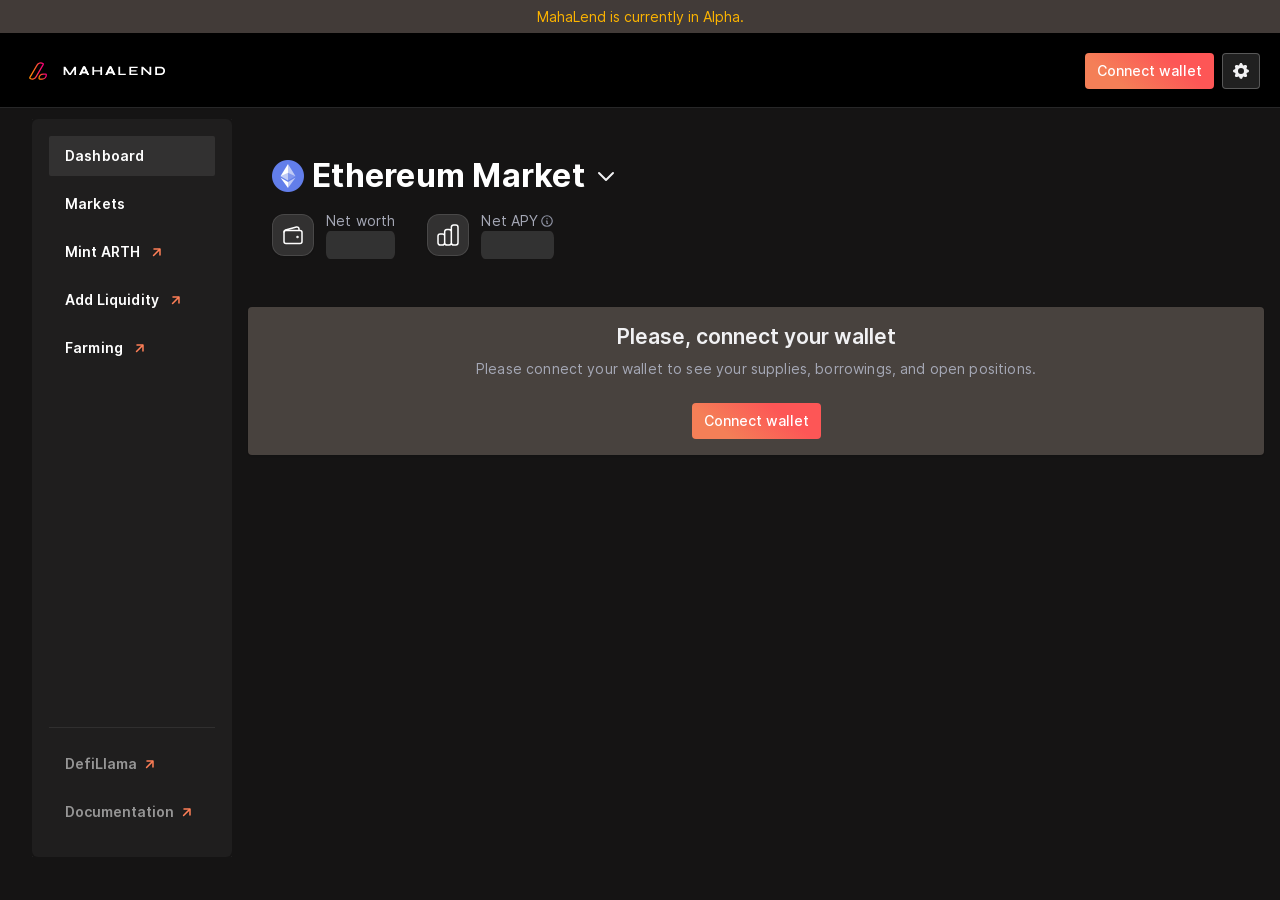
==== commit 8af1a47d: "Updates" ====
--- a/index.html
+++ b/index.html
@@ -1 +1 @@
-<!DOCTYPE html><html lang="en"><head><meta charSet="utf-8"/><meta name="viewport" content="initial-scale=1, width=device-width"/><title>Mahalend - Mahalend | Powered By MahaDAO</title><meta name="description" content="ARTH is an algorithmic stablecoin that offers protection against inflation &amp; never erodes in value."/><meta property="og:title" content="Mahalend - Mahalend | Powered By MahaDAO"/><meta property="og:description" content="ARTH is an algorithmic stablecoin that offers protection against inflation &amp; never erodes in value."/><meta property="og:image" content="/_next/static/media/MahalendMetaLogo.71501735.png"/><meta name="twitter:image" content="/_next/static/media/MahalendMetaLogo.71501735.png"/><meta name="twitter:image:alt" content="mahalend image"/><meta name="twitter:site" content="@mahalend"/><meta property="twitter:card" content="summary_large_image"/><meta name="twitter:title" content="Mahalend | Powered By MahaDAO"/><meta name="twitter:description" content="ARTH is an algorithmic stablecoin that offers protection against inflation &amp; never erodes in value."/><meta name="keywords" content="Decentralized Finance, DeFi, lending, borrowing, stablecoins, Ethereum, assets, erc-20, smart contracts, open finance, trustless"/><meta name="next-head-count" content="14"/><meta name="theme-color" content="#00244D"/><link rel="shortcut icon" href="/favicon.ico"/><link rel="manifest" href="/manifest.json"/><style data-emotion="css-global 0"></style><style data-emotion="css-global 13d8jqe">html{-webkit-font-smoothing:antialiased;-moz-osx-font-smoothing:grayscale;box-sizing:border-box;-webkit-text-size-adjust:100%;}*,*::before,*::after{box-sizing:inherit;}strong,b{font-weight:700;}body{margin:0;color:#F1F1F3;background-color:#151414;}@media print{body{background-color:#fff;}}body::backdrop{background-color:#151414;}body{font-family:Inter,Arial;font-weight:400;font-size:0.875rem;min-width:375px;}body >div:first-of-type{min-height:100vh;display:-webkit-box;display:-webkit-flex;display:-ms-flexbox;display:flex;-webkit-flex-direction:column;-ms-flex-direction:column;flex-direction:column;}</style><style data-emotion="css-global 1prfaxn">@-webkit-keyframes mui-auto-fill{from{display:block;}}@keyframes mui-auto-fill{from{display:block;}}@-webkit-keyframes mui-auto-fill-cancel{from{display:block;}}@keyframes mui-auto-fill-cancel{from{display:block;}}</style><style data-emotion="css-global animation-c7515d">@-webkit-keyframes animation-c7515d{0%{opacity:1;}50%{opacity:0.4;}100%{opacity:1;}}@keyframes animation-c7515d{0%{opacity:1;}50%{opacity:0.4;}100%{opacity:1;}}</style><style data-emotion="css t3ijwh 1knoxz1 1q6fsju 5hicrt i9gxme 1x2ig0y 1me2gch 128l3m0 q5q60p 1100lx1 17fo2je gjdclq tjvesx 5rpyx5 fv3lde 1rr4qq7 fmj40q n3eta2 nkvznt 1czjwln 1bnrc0w 1s2gcw8 1g9eb0u 1t0b3c3 70qvj9 1slt5fp vc54u4 1jz7z4v 1k3x8v3 3wkjyw nqlg3w hdw1oc k7vncv ltjh6b bi16t4 j7qwjs 18biwo 1fzsl0k 19msauk ulme3a 1osfq0k jmow5f btozky p24x14 we4w1l 11zj654 1p4wjs1">.css-t3ijwh{padding-top:8px;padding-bottom:8px;text-align:center;background-color:rgb(66, 59, 56);color:rgb(252, 180, 0);}.css-1knoxz1{height:75px;position:-webkit-sticky;position:sticky;top:0;-webkit-transition:top 300ms cubic-bezier(0.4, 0, 0.2, 1) 0ms;transition:top 300ms cubic-bezier(0.4, 0, 0.2, 1) 0ms;z-index:1100;background-color:#000000;display:-webkit-box;display:-webkit-flex;display:-ms-flexbox;display:flex;-webkit-align-items:center;-webkit-box-align:center;-ms-flex-align:center;align-items:center;-webkit-flex-direction:space-between;-ms-flex-direction:space-between;flex-direction:space-between;box-shadow:inset 0px -1px 0px rgba(242, 243, 247, 0.16);}@media (min-width:0px){.css-1knoxz1{padding:8px 8px 8px 20px;}}@media (min-width:640px){.css-1knoxz1{padding:8px 20px;}}.css-1q6fsju{margin:0;font-family:Inter,Arial;font-weight:400;letter-spacing:0.009375rem;line-height:143%;font-size:0.875rem;color:#EAEBEF;-webkit-text-decoration:none;text-decoration:none;line-height:0;margin-right:12px;-webkit-transition:0.3s ease all;transition:0.3s ease all;line-height:0;margin-right:12px;-webkit-transition:0.3s ease all;transition:0.3s ease all;}.css-1q6fsju:hover{opacity:0.7;}.css-1q6fsju:hover{opacity:0.7;}.css-5hicrt{margin-right:12px;}.css-i9gxme{-webkit-box-flex:1;-webkit-flex-grow:1;-ms-flex-positive:1;flex-grow:1;}.css-1x2ig0y{display:-webkit-inline-box;display:-webkit-inline-flex;display:-ms-inline-flexbox;display:inline-flex;-webkit-align-items:center;-webkit-box-align:center;-ms-flex-align:center;align-items:center;-webkit-box-pack:center;-ms-flex-pack:center;-webkit-justify-content:center;justify-content:center;position:relative;box-sizing:border-box;-webkit-tap-highlight-color:transparent;background-color:transparent;outline:0;border:0;margin:0;border-radius:0;padding:0;cursor:pointer;-webkit-user-select:none;-moz-user-select:none;-ms-user-select:none;user-select:none;vertical-align:middle;-moz-appearance:none;-webkit-appearance:none;-webkit-text-decoration:none;text-decoration:none;color:inherit;min-width:64px;padding:6px 16px;border-radius:4px;-webkit-transition:background-color 250ms cubic-bezier(0.4, 0, 0.2, 1) 0ms,box-shadow 250ms cubic-bezier(0.4, 0, 0.2, 1) 0ms,border-color 250ms cubic-bezier(0.4, 0, 0.2, 1) 0ms,color 250ms cubic-bezier(0.4, 0, 0.2, 1) 0ms;transition:background-color 250ms cubic-bezier(0.4, 0, 0.2, 1) 0ms,box-shadow 250ms cubic-bezier(0.4, 0, 0.2, 1) 0ms,border-color 250ms cubic-bezier(0.4, 0, 0.2, 1) 0ms,color 250ms cubic-bezier(0.4, 0, 0.2, 1) 0ms;box-shadow:none;border-radius:4px;font-family:Inter,Arial;font-weight:500;line-height:1.5rem;font-size:0.875rem;padding:6px 12px;color:#fff;background:linear-gradient(38.44deg, #F47F57 23.51%, #FD5656 69.95%);-webkit-transition:all 0.2s ease;transition:all 0.2s ease;}.css-1x2ig0y::-moz-focus-inner{border-style:none;}.css-1x2ig0y.Mui-disabled{pointer-events:none;cursor:default;}@media print{.css-1x2ig0y{-webkit-print-color-adjust:exact;color-adjust:exact;}}.css-1x2ig0y:hover{-webkit-text-decoration:none;text-decoration:none;background-color:rgba(241, 241, 243, 0.08);}@media (hover: none){.css-1x2ig0y:hover{background-color:transparent;}}.css-1x2ig0y.Mui-disabled{color:#EBEBEF4D;}.css-1x2ig0y:hover{box-shadow:none;}.css-1x2ig0y.Mui-focusVisible{box-shadow:none;}.css-1x2ig0y:active{box-shadow:none;}.css-1x2ig0y.Mui-disabled{box-shadow:none;}.css-1x2ig0y:hover,.css-1x2ig0y.Mui-focusVisible{background:linear-gradient(38.44deg, #F47F57 23.51%, #FD5656 69.95%);opacity:0.9;}.css-1x2ig0y:disabled{background:#FFFFFF19;cursor:not-allowed;}@media (min-width:0px){.css-1me2gch{display:none;}}@media (min-width:960px){.css-1me2gch{display:block;}}.css-128l3m0{display:-webkit-inline-box;display:-webkit-inline-flex;display:-ms-inline-flexbox;display:inline-flex;-webkit-align-items:center;-webkit-box-align:center;-ms-flex-align:center;align-items:center;-webkit-box-pack:center;-ms-flex-pack:center;-webkit-justify-content:center;justify-content:center;position:relative;box-sizing:border-box;-webkit-tap-highlight-color:transparent;background-color:transparent;outline:0;border:0;margin:0;border-radius:0;padding:0;cursor:pointer;-webkit-user-select:none;-moz-user-select:none;-ms-user-select:none;user-select:none;vertical-align:middle;-moz-appearance:none;-webkit-appearance:none;-webkit-text-decoration:none;text-decoration:none;color:inherit;min-width:64px;padding:6px 16px;border-radius:4px;-webkit-transition:background-color 250ms cubic-bezier(0.4, 0, 0.2, 1) 0ms,box-shadow 250ms cubic-bezier(0.4, 0, 0.2, 1) 0ms,border-color 250ms cubic-bezier(0.4, 0, 0.2, 1) 0ms,color 250ms cubic-bezier(0.4, 0, 0.2, 1) 0ms;transition:background-color 250ms cubic-bezier(0.4, 0, 0.2, 1) 0ms,box-shadow 250ms cubic-bezier(0.4, 0, 0.2, 1) 0ms,border-color 250ms cubic-bezier(0.4, 0, 0.2, 1) 0ms,color 250ms cubic-bezier(0.4, 0, 0.2, 1) 0ms;box-shadow:none;border-radius:4px;font-family:Inter,Arial;font-weight:500;line-height:1.5rem;font-size:0.875rem;padding:6px 12px;color:#fff;border:1px solid;border-color:#FFFFFF40;background-color:#FFFFFF20;padding:7px 8px;min-width:unset;margin-left:8px;}.css-128l3m0::-moz-focus-inner{border-style:none;}.css-128l3m0.Mui-disabled{pointer-events:none;cursor:default;}@media print{.css-128l3m0{-webkit-print-color-adjust:exact;color-adjust:exact;}}.css-128l3m0:hover{-webkit-text-decoration:none;text-decoration:none;background-color:rgba(241, 241, 243, 0.08);}@media (hover: none){.css-128l3m0:hover{background-color:transparent;}}.css-128l3m0.Mui-disabled{color:#EBEBEF4D;}.css-128l3m0:hover{box-shadow:none;}.css-128l3m0.Mui-focusVisible{box-shadow:none;}.css-128l3m0:active{box-shadow:none;}.css-128l3m0.Mui-disabled{box-shadow:none;}.css-128l3m0:hover,.css-128l3m0.Mui-focusVisible{background-color:#000000;}.css-q5q60p{-webkit-user-select:none;-moz-user-select:none;-ms-user-select:none;user-select:none;width:1em;height:1em;display:inline-block;fill:currentColor;-webkit-flex-shrink:0;-ms-flex-negative:0;flex-shrink:0;-webkit-transition:fill 200ms cubic-bezier(0.4, 0, 0.2, 1) 0ms;transition:fill 200ms cubic-bezier(0.4, 0, 0.2, 1) 0ms;font-size:1.25rem;color:#F1F1F3;}@media (min-width:0px){.css-1100lx1{display:-webkit-box;display:-webkit-flex;display:-ms-flexbox;display:flex;}}@media (min-width:960px){.css-1100lx1{display:none;}}.css-17fo2je{display:-webkit-box;display:-webkit-flex;display:-ms-flexbox;display:flex;-webkit-flex-direction:row;-ms-flex-direction:row;flex-direction:row;-webkit-flex:1;-ms-flex:1;flex:1;}.css-gjdclq{margin:0;font-family:Inter,Arial;font-weight:400;letter-spacing:0.009375rem;line-height:143%;font-size:0.875rem;color:#EAEBEF;-webkit-text-decoration:none;text-decoration:none;display:-webkit-inline-box;display:-webkit-inline-flex;display:-ms-inline-flexbox;display:inline-flex;-webkit-align-items:center;-webkit-box-align:center;-ms-flex-align:center;align-items:center;-webkit-box-pack:center;-ms-flex-pack:center;-webkit-justify-content:center;justify-content:center;position:relative;box-sizing:border-box;-webkit-tap-highlight-color:transparent;background-color:transparent;outline:0;border:0;margin:0;border-radius:0;padding:0;cursor:pointer;-webkit-user-select:none;-moz-user-select:none;-ms-user-select:none;user-select:none;vertical-align:middle;-moz-appearance:none;-webkit-appearance:none;-webkit-text-decoration:none;text-decoration:none;color:inherit;min-width:64px;padding:6px 8px;border-radius:4px;-webkit-transition:background-color 250ms cubic-bezier(0.4, 0, 0.2, 1) 0ms,box-shadow 250ms cubic-bezier(0.4, 0, 0.2, 1) 0ms,border-color 250ms cubic-bezier(0.4, 0, 0.2, 1) 0ms,color 250ms cubic-bezier(0.4, 0, 0.2, 1) 0ms;transition:background-color 250ms cubic-bezier(0.4, 0, 0.2, 1) 0ms,box-shadow 250ms cubic-bezier(0.4, 0, 0.2, 1) 0ms,border-color 250ms cubic-bezier(0.4, 0, 0.2, 1) 0ms,color 250ms cubic-bezier(0.4, 0, 0.2, 1) 0ms;color:#EAEBEF;box-shadow:none;border-radius:4px;font-family:Inter,Arial;font-weight:500;line-height:1.5rem;font-size:0.875rem;padding:6px 12px;color:#FFFFFF;width:100%;-webkit-box-pack:start;-ms-flex-pack:start;-webkit-justify-content:flex-start;justify-content:flex-start;border-radius:2px;padding:8px 16px;font-weight:600;margin-bottom:8px;position:relative;}.css-gjdclq::-moz-focus-inner{border-style:none;}.css-gjdclq.Mui-disabled{pointer-events:none;cursor:default;}@media print{.css-gjdclq{-webkit-print-color-adjust:exact;color-adjust:exact;}}.css-gjdclq:hover{-webkit-text-decoration:none;text-decoration:none;background-color:rgba(234, 235, 239, 0.08);}@media (hover: none){.css-gjdclq:hover{background-color:transparent;}}.css-gjdclq.Mui-disabled{color:#EBEBEF4D;}.css-gjdclq:hover{box-shadow:none;}.css-gjdclq.Mui-focusVisible{box-shadow:none;}.css-gjdclq:active{box-shadow:none;}.css-gjdclq.Mui-disabled{box-shadow:none;}.active.css-gjdclq:after,.css-gjdclq:hover.css-gjdclq:after{color:white;-webkit-transform:scaleX(1);-moz-transform:scaleX(1);-ms-transform:scaleX(1);transform:scaleX(1);transform-origin:bottom left;}.css-gjdclq:after{color:white;content:'';position:absolute;width:100%;-webkit-transform:scaleX(0);-moz-transform:scaleX(0);-ms-transform:scaleX(0);transform:scaleX(0);height:100%;border-radius:2px;top:0px;left:0;background:#FFFFFF16;transform-origin:bottom right;-webkit-transition:-webkit-transform 0.25s ease-out;transition:transform 0.25s ease-out;}.css-tjvesx{margin:0;font-family:Inter,Arial;font-weight:400;letter-spacing:0.009375rem;line-height:143%;font-size:0.875rem;color:#EAEBEF;-webkit-text-decoration:none;text-decoration:none;display:-webkit-inline-box;display:-webkit-inline-flex;display:-ms-inline-flexbox;display:inline-flex;-webkit-align-items:center;-webkit-box-align:center;-ms-flex-align:center;align-items:center;-webkit-box-pack:center;-ms-flex-pack:center;-webkit-justify-content:center;justify-content:center;position:relative;box-sizing:border-box;-webkit-tap-highlight-color:transparent;background-color:transparent;outline:0;border:0;margin:0;border-radius:0;padding:0;cursor:pointer;-webkit-user-select:none;-moz-user-select:none;-ms-user-select:none;user-select:none;vertical-align:middle;-moz-appearance:none;-webkit-appearance:none;-webkit-text-decoration:none;text-decoration:none;color:inherit;min-width:64px;padding:6px 8px;border-radius:4px;-webkit-transition:background-color 250ms cubic-bezier(0.4, 0, 0.2, 1) 0ms,box-shadow 250ms cubic-bezier(0.4, 0, 0.2, 1) 0ms,border-color 250ms cubic-bezier(0.4, 0, 0.2, 1) 0ms,color 250ms cubic-bezier(0.4, 0, 0.2, 1) 0ms;transition:background-color 250ms cubic-bezier(0.4, 0, 0.2, 1) 0ms,box-shadow 250ms cubic-bezier(0.4, 0, 0.2, 1) 0ms,border-color 250ms cubic-bezier(0.4, 0, 0.2, 1) 0ms,color 250ms cubic-bezier(0.4, 0, 0.2, 1) 0ms;color:#EAEBEF;box-shadow:none;border-radius:4px;font-family:Inter,Arial;font-weight:500;line-height:1.5rem;font-size:0.875rem;padding:6px 12px;color:#FFFFFF;width:100%;-webkit-box-pack:start;-ms-flex-pack:start;-webkit-justify-content:flex-start;justify-content:flex-start;border-radius:2px;padding:8px 16px;font-weight:600;margin-bottom:8px;position:relative;}.css-tjvesx::-moz-focus-inner{border-style:none;}.css-tjvesx.Mui-disabled{pointer-events:none;cursor:default;}@media print{.css-tjvesx{-webkit-print-color-adjust:exact;color-adjust:exact;}}.css-tjvesx:hover{-webkit-text-decoration:none;text-decoration:none;background-color:rgba(234, 235, 239, 0.08);}@media (hover: none){.css-tjvesx:hover{background-color:transparent;}}.css-tjvesx.Mui-disabled{color:#EBEBEF4D;}.css-tjvesx:hover{box-shadow:none;}.css-tjvesx.Mui-focusVisible{box-shadow:none;}.css-tjvesx:active{box-shadow:none;}.css-tjvesx.Mui-disabled{box-shadow:none;}.active.css-tjvesx:after,.css-tjvesx:hover.css-tjvesx:after{color:white;-webkit-transform:scaleX(1);-moz-transform:scaleX(1);-ms-transform:scaleX(1);transform:scaleX(1);transform-origin:bottom left;}.css-tjvesx:after{color:white;content:'';position:absolute;width:100%;-webkit-transform:scaleX(0);-moz-transform:scaleX(0);-ms-transform:scaleX(0);transform:scaleX(0);height:100%;border-radius:2px;top:0px;left:0;background:#FFFFFF16;transform-origin:bottom right;-webkit-transition:-webkit-transform 0.25s ease-out;transition:transform 0.25s ease-out;}.css-5rpyx5{margin-left:4px;width:24px;height:24px;}.css-fv3lde{-webkit-align-items:center;-webkit-box-align:center;-ms-flex-align:center;align-items:center;display:-webkit-box;display:-webkit-flex;display:-ms-flexbox;display:flex;}.css-1rr4qq7{-webkit-flex:1;-ms-flex:1;flex:1;}.css-fmj40q{background-color:#151414;color:#F1F1F3;}@media (min-width:0px){.css-fmj40q{padding-top:40px;padding-bottom:72px;}}@media (min-width:960px){.css-fmj40q{padding-top:48px;padding-bottom:80px;}}@media (min-width:1280px){.css-fmj40q{padding-bottom:94px;}}@media (min-width:1440px){.css-fmj40q{padding-bottom:92px;}}@media (min-width:1800px){.css-fmj40q{padding-bottom:96px;}}.css-n3eta2{width:100%;margin-left:auto;box-sizing:border-box;margin-right:auto;display:block;padding-left:8px;padding-right:8px;display:-webkit-box;display:-webkit-flex;display:-ms-flexbox;display:flex;-webkit-flex-direction:column;-ms-flex-direction:column;flex-direction:column;-webkit-flex:1;-ms-flex:1;flex:1;padding-bottom:39px;padding-bottom:0px;}@media (min-width:760px){.css-n3eta2{padding-left:12px;padding-right:12px;}}@media (min-width:1280px){.css-n3eta2{max-width:1280px;}}@media (min-width:0px){.css-n3eta2{padding-left:8px;padding-right:8px;}}@media (min-width:640px){.css-n3eta2{padding-left:20px;padding-right:20px;}}@media (min-width:760px){.css-n3eta2{padding-left:48px;padding-right:48px;}}@media (min-width:960px){.css-n3eta2{padding-left:96px;padding-right:96px;}}@media (min-width:1280px){.css-n3eta2{padding-left:16px;padding-right:16px;}}@media (min-width:1440px){.css-n3eta2{max-width:unset;padding-left:16px;padding-right:16px;}}@media (min-width:1800px){.css-n3eta2{padding-left:0;padding-right:0;max-width:1440px;}}@media (min-width:0px){.css-nkvznt{padding-left:16px;padding-right:16px;}}@media (min-width:640px){.css-nkvznt{padding-left:24px;padding-right:24px;}}.css-1czjwln{display:-webkit-box;display:-webkit-flex;display:-ms-flexbox;display:flex;margin-bottom:16px;}@media (min-width:0px){.css-1czjwln{-webkit-align-items:flex-start;-webkit-box-align:flex-start;-ms-flex-align:flex-start;align-items:flex-start;-webkit-flex-direction:column;-ms-flex-direction:column;flex-direction:column;}}@media (min-width:640px){.css-1czjwln{-webkit-align-items:center;-webkit-box-align:center;-ms-flex-align:center;align-items:center;-webkit-flex-direction:row;-ms-flex-direction:row;flex-direction:row;}}.css-1bnrc0w{display:-webkit-box;display:-webkit-flex;display:-ms-flexbox;display:flex;-webkit-align-items:flex-start;-webkit-box-align:flex-start;-ms-flex-align:flex-start;align-items:flex-start;margin-bottom:0px;}.css-1s2gcw8{display:-webkit-inline-box;display:-webkit-inline-flex;display:-ms-inline-flexbox;display:inline-flex;-webkit-flex-direction:column;-ms-flex-direction:column;flex-direction:column;position:relative;min-width:0;padding:0;margin:0;border:0;vertical-align:top;margin-right:8px;}.css-1s2gcw8 .MuiOutlinedInput-notchedOutline{border:none;}.css-1g9eb0u{color:#F1F1F3;line-height:1.4375em;box-sizing:border-box;position:relative;cursor:text;display:-webkit-inline-box;display:-webkit-inline-flex;display:-ms-inline-flexbox;display:inline-flex;-webkit-align-items:center;-webkit-box-align:center;-ms-flex-align:center;align-items:center;position:relative;border-radius:4px;border-radius:6px;border-color:#EBEBEF14;}.css-1g9eb0u.Mui-disabled{color:#62677B;cursor:default;}.css-1g9eb0u.MarketSwitcher__select .MuiSelect-outlined{padding:0px;background-color:transparent!important;}.css-1g9eb0u .MuiSelect-icon{color:#F1F1F3;}.css-1g9eb0u:hover .MuiOutlinedInput-notchedOutline{border-color:#F1F1F3;}@media (hover: none){.css-1g9eb0u:hover .MuiOutlinedInput-notchedOutline{border-color:rgba(255, 255, 255, 0.23);}}.css-1g9eb0u.Mui-focused .MuiOutlinedInput-notchedOutline{border-color:#EAEBEF;border-width:2px;}.css-1g9eb0u.Mui-error .MuiOutlinedInput-notchedOutline{border-color:#F44336;}.css-1g9eb0u.Mui-disabled .MuiOutlinedInput-notchedOutline{border-color:#EBEBEF4D;}.css-1g9eb0u:hover .MuiOutlinedInput-notchedOutline{border-color:#CBCDD8;}.css-1g9eb0u.Mui-focused .MuiOutlinedInput-notchedOutline{border-color:#CBCDD8;}.css-1g9eb0u.MarketSwitcher__select .MuiSelect-outlined{padding:0px;background-color:transparent!important;}.css-1g9eb0u .MuiSelect-icon{color:#F1F1F3;}.css-1t0b3c3{-moz-appearance:none;-webkit-appearance:none;-webkit-user-select:none;-moz-user-select:none;-ms-user-select:none;user-select:none;border-radius:4px;cursor:pointer;font:inherit;letter-spacing:inherit;color:currentColor;padding:4px 0 5px;border:0;box-sizing:content-box;background:none;height:1.4375em;margin:0;-webkit-tap-highlight-color:transparent;display:block;min-width:0;width:100%;-webkit-animation-name:mui-auto-fill-cancel;animation-name:mui-auto-fill-cancel;-webkit-animation-duration:10ms;animation-duration:10ms;padding:16.5px 14px;}.css-1t0b3c3:focus{border-radius:4px;}.css-1t0b3c3::-ms-expand{display:none;}.css-1t0b3c3.Mui-disabled{cursor:default;}.css-1t0b3c3[multiple]{height:auto;}.css-1t0b3c3:not([multiple]) option,.css-1t0b3c3:not([multiple]) optgroup{background-color:#48423e;}.css-1t0b3c3.css-1t0b3c3.css-1t0b3c3{padding-right:32px;}.css-1t0b3c3.MuiSelect-select{height:auto;min-height:1.4375em;text-overflow:ellipsis;white-space:nowrap;overflow:hidden;}.css-1t0b3c3.MuiSelect-select{background-color:#48423e;font-family:Inter,Arial;font-weight:500;line-height:1.5rem;font-size:0.875rem;padding:6px 12px;color:#F1F1F3;}.css-1t0b3c3::-webkit-input-placeholder{color:currentColor;opacity:0.5;-webkit-transition:opacity 200ms cubic-bezier(0.4, 0, 0.2, 1) 0ms;transition:opacity 200ms cubic-bezier(0.4, 0, 0.2, 1) 0ms;}.css-1t0b3c3::-moz-placeholder{color:currentColor;opacity:0.5;-webkit-transition:opacity 200ms cubic-bezier(0.4, 0, 0.2, 1) 0ms;transition:opacity 200ms cubic-bezier(0.4, 0, 0.2, 1) 0ms;}.css-1t0b3c3:-ms-input-placeholder{color:currentColor;opacity:0.5;-webkit-transition:opacity 200ms cubic-bezier(0.4, 0, 0.2, 1) 0ms;transition:opacity 200ms cubic-bezier(0.4, 0, 0.2, 1) 0ms;}.css-1t0b3c3::-ms-input-placeholder{color:currentColor;opacity:0.5;-webkit-transition:opacity 200ms cubic-bezier(0.4, 0, 0.2, 1) 0ms;transition:opacity 200ms cubic-bezier(0.4, 0, 0.2, 1) 0ms;}.css-1t0b3c3:focus{outline:0;}.css-1t0b3c3:invalid{box-shadow:none;}.css-1t0b3c3::-webkit-search-decoration{-webkit-appearance:none;}label[data-shrink=false]+.MuiInputBase-formControl .css-1t0b3c3::-webkit-input-placeholder{opacity:0!important;}label[data-shrink=false]+.MuiInputBase-formControl .css-1t0b3c3::-moz-placeholder{opacity:0!important;}label[data-shrink=false]+.MuiInputBase-formControl .css-1t0b3c3:-ms-input-placeholder{opacity:0!important;}label[data-shrink=false]+.MuiInputBase-formControl .css-1t0b3c3::-ms-input-placeholder{opacity:0!important;}label[data-shrink=false]+.MuiInputBase-formControl .css-1t0b3c3:focus::-webkit-input-placeholder{opacity:0.5;}label[data-shrink=false]+.MuiInputBase-formControl .css-1t0b3c3:focus::-moz-placeholder{opacity:0.5;}label[data-shrink=false]+.MuiInputBase-formControl .css-1t0b3c3:focus:-ms-input-placeholder{opacity:0.5;}label[data-shrink=false]+.MuiInputBase-formControl .css-1t0b3c3:focus::-ms-input-placeholder{opacity:0.5;}.css-1t0b3c3.Mui-disabled{opacity:1;-webkit-text-fill-color:#62677B;}.css-1t0b3c3:-webkit-autofill{-webkit-animation-duration:5000s;animation-duration:5000s;-webkit-animation-name:mui-auto-fill;animation-name:mui-auto-fill;}.css-1t0b3c3:-webkit-autofill{-webkit-box-shadow:0 0 0 100px #266798 inset;-webkit-text-fill-color:#fff;caret-color:#fff;border-radius:inherit;}.css-70qvj9{display:-webkit-box;display:-webkit-flex;display:-ms-flexbox;display:flex;-webkit-align-items:center;-webkit-box-align:center;-ms-flex-align:center;align-items:center;}.css-1slt5fp{margin-right:8px;width:28px;height:28px;position:relative;}.css-vc54u4{margin-right:4px;display:-webkit-inline-box;display:-webkit-inline-flex;display:-ms-inline-flexbox;display:inline-flex;-webkit-align-items:flex-start;-webkit-box-align:flex-start;-ms-flex-align:flex-start;align-items:flex-start;}.css-1jz7z4v{margin:0;font-family:Inter,Arial;font-weight:700;letter-spacing:0.015625rem;line-height:123.5%;font-size:1.75rem;color:#fff;margin-right:4px;}.css-1k3x8v3{bottom:0;left:0;position:absolute;opacity:0;pointer-events:none;width:100%;box-sizing:border-box;}.css-3wkjyw{-webkit-user-select:none;-moz-user-select:none;-ms-user-select:none;user-select:none;width:1em;height:1em;display:inline-block;fill:currentColor;-webkit-flex-shrink:0;-ms-flex-negative:0;flex-shrink:0;-webkit-transition:fill 200ms cubic-bezier(0.4, 0, 0.2, 1) 0ms;transition:fill 200ms cubic-bezier(0.4, 0, 0.2, 1) 0ms;font-size:1.5rem;position:absolute;right:7px;top:calc(50% - .5em);pointer-events:none;color:#EBEBEF8F;}.css-3wkjyw.Mui-disabled{color:#EBEBEF4D;}.css-nqlg3w{text-align:left;position:absolute;bottom:0;right:0;top:-5px;left:0;margin:0;padding:0 8px;pointer-events:none;border-radius:inherit;border-style:solid;border-width:1px;overflow:hidden;min-width:0%;border-color:rgba(255, 255, 255, 0.23);}.css-hdw1oc{float:unset;overflow:hidden;padding:0;line-height:11px;-webkit-transition:width 150ms cubic-bezier(0.0, 0, 0.2, 1) 0ms;transition:width 150ms cubic-bezier(0.0, 0, 0.2, 1) 0ms;}.css-k7vncv{display:-webkit-box;display:-webkit-flex;display:-ms-flexbox;display:flex;-webkit-align-items:flex-start;-webkit-box-align:flex-start;-ms-flex-align:flex-start;align-items:flex-start;-webkit-box-flex-wrap:wrap;-webkit-flex-wrap:wrap;-ms-flex-wrap:wrap;flex-wrap:wrap;width:100%;}@media (min-width:0px){.css-k7vncv{gap:12px;}}@media (min-width:640px){.css-k7vncv{gap:32px;}}.css-ltjh6b{display:-webkit-box;display:-webkit-flex;display:-ms-flexbox;display:flex;-webkit-align-items:center;-webkit-box-align:center;-ms-flex-align:center;align-items:center;}@media (min-width:0px){.css-ltjh6b{width:calc(50% - 12px);}}@media (min-width:640px){.css-ltjh6b{width:unset;}}.css-bi16t4{-webkit-align-items:center;-webkit-box-align:center;-ms-flex-align:center;align-items:center;-webkit-box-pack:center;-ms-flex-pack:center;-webkit-justify-content:center;justify-content:center;border:1px solid #EBEBED1F;border-radius:12px;background-color:#FFFFFF20;box-shadow:0px 2px 1px rgba(0, 0, 0, 0.05),0px 0px 1px rgba(0, 0, 0, 0.25);width:42px;height:42px;margin-right:12px;}@media (min-width:0px){.css-bi16t4{display:none;}}@media (min-width:960px){.css-bi16t4{display:-webkit-box;display:-webkit-flex;display:-ms-flexbox;display:flex;}}.css-j7qwjs{display:-webkit-box;display:-webkit-flex;display:-ms-flexbox;display:flex;-webkit-flex-direction:column;-ms-flex-direction:column;flex-direction:column;}.css-18biwo{display:-webkit-inline-box;display:-webkit-inline-flex;display:-ms-inline-flexbox;display:inline-flex;-webkit-align-items:center;-webkit-box-align:center;-ms-flex-align:center;align-items:center;}.css-1fzsl0k{margin:0;font-family:Inter,Arial;font-weight:400;letter-spacing:0.009375rem;line-height:1rem;font-size:0.75rem;color:#A5A8B6;}.css-19msauk{display:block;background-color:rgba(241, 241, 243, 0.13);height:auto;margin-top:0;margin-bottom:0;transform-origin:0 55%;-webkit-transform:scale(1, 0.60);-moz-transform:scale(1, 0.60);-ms-transform:scale(1, 0.60);transform:scale(1, 0.60);border-radius:4px/6.7px;-webkit-animation:animation-c7515d 1.5s ease-in-out 0.5s infinite;animation:animation-c7515d 1.5s ease-in-out 0.5s infinite;-webkit-transform:unset;-moz-transform:unset;-ms-transform:unset;transform:unset;background:#FFFFFF20;}.css-19msauk:empty:before{content:"\00a0";}.css-ulme3a{display:-webkit-inline-box;display:-webkit-inline-flex;display:-ms-inline-flexbox;display:inline-flex;cursor:pointer;-webkit-transition:all 0.2s ease;transition:all 0.2s ease;}.css-ulme3a:hover{opacity:0.5;}.css-1osfq0k{display:-webkit-inline-box;display:-webkit-inline-flex;display:-ms-inline-flexbox;display:inline-flex;-webkit-align-items:center;-webkit-box-align:center;-ms-flex-align:center;align-items:center;-webkit-box-pack:center;-ms-flex-pack:center;-webkit-justify-content:center;justify-content:center;position:relative;box-sizing:border-box;-webkit-tap-highlight-color:transparent;background-color:transparent;outline:0;border:0;margin:0;border-radius:0;padding:0;cursor:pointer;-webkit-user-select:none;-moz-user-select:none;-ms-user-select:none;user-select:none;vertical-align:middle;-moz-appearance:none;-webkit-appearance:none;-webkit-text-decoration:none;text-decoration:none;color:inherit;text-align:center;-webkit-flex:0 0 auto;-ms-flex:0 0 auto;flex:0 0 auto;font-size:1.5rem;padding:8px;border-radius:50%;overflow:visible;color:#EBEBEF8F;-webkit-transition:background-color 150ms cubic-bezier(0.4, 0, 0.2, 1) 0ms;transition:background-color 150ms cubic-bezier(0.4, 0, 0.2, 1) 0ms;display:-webkit-box;display:-webkit-flex;display:-ms-flexbox;display:flex;-webkit-align-items:center;-webkit-box-align:center;-ms-flex-align:center;align-items:center;-webkit-box-pack:center;-ms-flex-pack:center;-webkit-justify-content:center;justify-content:center;width:14px;height:14px;border-radius:50%;padding:0px;min-width:0;margin-left:2px;}.css-1osfq0k::-moz-focus-inner{border-style:none;}.css-1osfq0k.Mui-disabled{pointer-events:none;cursor:default;}@media print{.css-1osfq0k{-webkit-print-color-adjust:exact;color-adjust:exact;}}.css-1osfq0k:hover{background-color:rgba(235, 235, 239, 0.08);}@media (hover: none){.css-1osfq0k:hover{background-color:transparent;}}.css-1osfq0k.Mui-disabled{background-color:transparent;color:#EBEBEF4D;}.css-jmow5f{-webkit-user-select:none;-moz-user-select:none;-ms-user-select:none;user-select:none;width:1em;height:1em;display:inline-block;fill:currentColor;-webkit-flex-shrink:0;-ms-flex-negative:0;flex-shrink:0;-webkit-transition:fill 200ms cubic-bezier(0.4, 0, 0.2, 1) 0ms;transition:fill 200ms cubic-bezier(0.4, 0, 0.2, 1) 0ms;font-size:1.5rem;font-size:14px;color:#8E92A3;border-radius:50%;}.css-jmow5f:hover{color:#29B6F6;}.css-btozky{display:-webkit-box;display:-webkit-flex;display:-ms-flexbox;display:flex;-webkit-flex-direction:column;-ms-flex-direction:column;flex-direction:column;-webkit-flex:1;-ms-flex:1;flex:1;}@media (min-width:0px){.css-btozky{margin-top:-32px;}}@media (min-width:1280px){.css-btozky{margin-top:-46px;}}@media (min-width:1440px){.css-btozky{margin-top:-44px;}}@media (min-width:1800px){.css-btozky{margin-top:-48px;}}.css-p24x14{width:100%;margin-left:auto;box-sizing:border-box;margin-right:auto;display:block;padding-left:8px;padding-right:8px;display:-webkit-box;display:-webkit-flex;display:-ms-flexbox;display:flex;-webkit-flex-direction:column;-ms-flex-direction:column;flex-direction:column;-webkit-flex:1;-ms-flex:1;flex:1;padding-bottom:39px;}@media (min-width:760px){.css-p24x14{padding-left:12px;padding-right:12px;}}@media (min-width:1280px){.css-p24x14{max-width:1280px;}}@media (min-width:0px){.css-p24x14{padding-left:8px;padding-right:8px;}}@media (min-width:640px){.css-p24x14{padding-left:20px;padding-right:20px;}}@media (min-width:760px){.css-p24x14{padding-left:48px;padding-right:48px;}}@media (min-width:960px){.css-p24x14{padding-left:96px;padding-right:96px;}}@media (min-width:1280px){.css-p24x14{padding-left:16px;padding-right:16px;}}@media (min-width:1440px){.css-p24x14{max-width:unset;padding-left:16px;padding-right:16px;}}@media (min-width:1800px){.css-p24x14{padding-left:0;padding-right:0;max-width:1440px;}}.css-we4w1l{background-color:#48423e;color:#F1F1F3;-webkit-transition:box-shadow 300ms cubic-bezier(0.4, 0, 0.2, 1) 0ms;transition:box-shadow 300ms cubic-bezier(0.4, 0, 0.2, 1) 0ms;border-radius:4px;box-shadow:0px 2px 1px -1px rgba(0,0,0,0.2),0px 1px 1px 0px rgba(0,0,0,0.14),0px 1px 3px 0px rgba(0,0,0,0.12);background-image:linear-gradient(rgba(255, 255, 255, 0.05), rgba(255, 255, 255, 0.05));border-radius:4px;box-shadow:0px 2px 1px rgba(0, 0, 0, 0.05),0px 0px 1px rgba(0, 0, 0, 0.25);background-image:none;display:-webkit-box;display:-webkit-flex;display:-ms-flexbox;display:flex;-webkit-flex-direction:column;-ms-flex-direction:column;flex-direction:column;-webkit-align-items:center;-webkit-box-align:center;-ms-flex-align:center;align-items:center;-webkit-box-pack:center;-ms-flex-pack:center;-webkit-justify-content:center;justify-content:center;text-align:center;padding:16px;-webkit-flex:1;-ms-flex:1;flex:1;}.css-11zj654{margin:0;font-family:Inter,Arial;font-weight:600;letter-spacing:unset;line-height:133.4%;font-size:1.3125rem;margin-bottom:8px;}.css-1p4wjs1{margin:0;font-family:Inter,Arial;font-weight:400;letter-spacing:0.009375rem;line-height:143%;font-size:0.875rem;color:#A5A8B6;margin-bottom:24px;}</style><link rel="preload" href="/_next/static/css/1ada8e81c058ec4d.css" as="style"/><link rel="stylesheet" href="/_next/static/css/1ada8e81c058ec4d.css" data-n-g=""/><noscript data-n-css=""></noscript><script defer="" nomodule="" src="/_next/static/chunks/polyfills-5cd94c89d3acac5f.js"></script><script src="/_next/static/chunks/webpack-d2a23737073c6921.js" defer=""></script><script src="/_next/static/chunks/framework-bb5c596eafb42b22.js" defer=""></script><script src="/_next/static/chunks/main-166ebf8347b95292.js" defer=""></script><script src="/_next/static/chunks/pages/_app-3d5e6f13583b0f10.js" defer=""></script><script src="/_next/static/chunks/994-024d1251bcf7ce5b.js" defer=""></script><script src="/_next/static/chunks/230-5d21ae2d92f6e6cb.js" defer=""></script><script src="/_next/static/chunks/448-42bf83dac17b75ae.js" defer=""></script><script src="/_next/static/chunks/pages/index-90cb41587fc6dd05.js" defer=""></script><script src="/_next/static/0rPMiXcNM4_a_7Q0HaNjl/_buildManifest.js" defer=""></script><script src="/_next/static/0rPMiXcNM4_a_7Q0HaNjl/_ssgManifest.js" defer=""></script><script src="/_next/static/0rPMiXcNM4_a_7Q0HaNjl/_middlewareManifest.js" defer=""></script></head><body><div id="__next" data-reactroot=""><div class="MuiBox-root css-t3ijwh">MahaLend is currently in Alpha. Expect bug fixes and improvements.<!-- --> <a href="https://docs.google.com/document/d/1GxF398y4iSq6iMBk-ZxDkLI5FDbCx83OToF2QoYUeJw/edit?pli=1# ?" style="color:rgb(252, 180, 0) !important">Read more</a></div><header class="MuiBox-root css-1knoxz1"><a class="MuiTypography-root MuiTypography-description MuiLink-root MuiLink-underlineNone MuiBox-root active css-1q6fsju" aria-label="Go to homepage" href="/"><img src="/mahalendLogo.svg" alt="An SVG of an eye" height="36"/></a><div class="MuiBox-root css-5hicrt"></div><div class="MuiBox-root css-i9gxme"></div><button class="MuiButton-root MuiButton-gradient MuiButton-gradientPrimary MuiButton-sizeMedium MuiButton-gradientSizeMedium MuiButton-disableElevation MuiButtonBase-root  css-1x2ig0y" tabindex="0" type="button" aria-label="wallet" id="wallet-button" aria-haspopup="true">Connect wallet</button><div class="MuiBox-root css-1me2gch"><button class="MuiButton-root MuiButton-surface MuiButton-surfacePrimary MuiButton-sizeMedium MuiButton-surfaceSizeMedium MuiButton-disableElevation MuiButtonBase-root  css-128l3m0" tabindex="0" type="button" aria-label="settings" id="settings-button" aria-haspopup="true"><svg class="MuiSvgIcon-root MuiSvgIcon-fontSizeSmall css-q5q60p" focusable="false" aria-hidden="true" viewBox="0 0 24 24"><svg xmlns="http://www.w3.org/2000/svg" viewBox="0 0 20 20" fill="currentColor" aria-hidden="true"><path fill-rule="evenodd" d="M11.49 3.17c-.38-1.56-2.6-1.56-2.98 0a1.532 1.532 0 01-2.286.948c-1.372-.836-2.942.734-2.106 2.106.54.886.061 2.042-.947 2.287-1.561.379-1.561 2.6 0 2.978a1.532 1.532 0 01.947 2.287c-.836 1.372.734 2.942 2.106 2.106a1.532 1.532 0 012.287.947c.379 1.561 2.6 1.561 2.978 0a1.533 1.533 0 012.287-.947c1.372.836 2.942-.734 2.106-2.106a1.533 1.533 0 01.947-2.287c1.561-.379 1.561-2.6 0-2.978a1.532 1.532 0 01-.947-2.287c.836-1.372-.734-2.942-2.106-2.106a1.532 1.532 0 01-2.287-.947zM10 13a3 3 0 100-6 3 3 0 000 6z" clip-rule="evenodd"></path></svg></svg></button></div><div class="MuiBox-root css-1100lx1"><button class="MuiButton-root MuiButton-surface MuiButton-surfacePrimary MuiButton-sizeMedium MuiButton-surfaceSizeMedium MuiButton-disableElevation MuiButtonBase-root  css-128l3m0" tabindex="0" type="button"><svg class="MuiSvgIcon-root MuiSvgIcon-fontSizeSmall css-q5q60p" focusable="false" aria-hidden="true" viewBox="0 0 24 24"><svg xmlns="http://www.w3.org/2000/svg" fill="none" viewBox="0 0 24 24" stroke-width="2" stroke="currentColor" aria-hidden="true"><path stroke-linecap="round" stroke-linejoin="round" d="M4 6h16M4 12h16M4 18h16"></path></svg></svg></button></div></header><main class="MuiBox-root css-17fo2je"><div class="MuiBox-root css-0"><div class="SidebarContainer" id="sidebar_container"><div class="TopSideBar"><div><a class="MuiTypography-root MuiTypography-description MuiLink-root MuiLink-underlineNone MuiButton-root MuiButton-text MuiButton-textPrimary MuiButton-sizeMedium MuiButton-textSizeMedium MuiButton-disableElevation MuiButtonBase-root  active css-tjvesx" tabindex="0" href="/">Dashboard</a></div><div><a class="MuiTypography-root MuiTypography-description MuiLink-root MuiLink-underlineNone MuiButton-root MuiButton-text MuiButton-textPrimary MuiButton-sizeMedium MuiButton-textSizeMedium MuiButton-disableElevation MuiButtonBase-root  css-tjvesx" tabindex="0" href="/markets/">Markets</a></div><div><a class="MuiTypography-root MuiTypography-description MuiLink-root MuiLink-underlineNone MuiButton-root MuiButton-text MuiButton-textPrimary MuiButton-sizeMedium MuiButton-textSizeMedium MuiButton-disableElevation MuiButtonBase-root  css-gjdclq" href="https://arth.loans/#/loan/ETH" target="_blank" tabindex="0">Mint ARTH<div class="MuiBox-root css-5rpyx5"><svg width="24" height="24" viewBox="0 0 24 24" fill="none" xmlns="http://www.w3.org/2000/svg"><rect width="1.5" height="9.768" rx="0.75" transform="scale(1 -1) rotate(-45 -14.46 -18.01)" fill="#FF7F57"></rect><path d="M15.983 15.016v-6h-6" stroke="#FF7F57" stroke-width="1.5" stroke-linecap="round" stroke-linejoin="round"></path></svg></div></a></div><div><a class="MuiTypography-root MuiTypography-description MuiLink-root MuiLink-underlineNone MuiButton-root MuiButton-text MuiButton-textPrimary MuiButton-sizeMedium MuiButton-textSizeMedium MuiButton-disableElevation MuiButtonBase-root  css-gjdclq" href="https://arth.loans/#/farming" target="_blank" tabindex="0">Farming<div class="MuiBox-root css-5rpyx5"><svg width="24" height="24" viewBox="0 0 24 24" fill="none" xmlns="http://www.w3.org/2000/svg"><rect width="1.5" height="9.768" rx="0.75" transform="scale(1 -1) rotate(-45 -14.46 -18.01)" fill="#FF7F57"></rect><path d="M15.983 15.016v-6h-6" stroke="#FF7F57" stroke-width="1.5" stroke-linecap="round" stroke-linejoin="round"></path></svg></div></a></div></div><div class="BottomSideBar"><a class="StyledLinkHref" href="https://defillama.com/protocol/mahalend" target="_blank" rel="noreferrer"><div class="MuiBox-root css-fv3lde"><p>DefiLlama</p><svg width="24" height="24" viewBox="0 0 24 24" fill="none" xmlns="http://www.w3.org/2000/svg"><rect width="1.5" height="9.768" rx="0.75" transform="scale(1 -1) rotate(-45 -14.46 -18.01)" fill="#FF7F57"></rect><path d="M15.983 15.016v-6h-6" stroke="#FF7F57" stroke-width="1.5" stroke-linecap="round" stroke-linejoin="round"></path></svg></div></a><a class="StyledLinkHref" href="https://docs.mahalend.com/" target="_blank" rel="noreferrer"><div class="MuiBox-root css-fv3lde"><p>Documentation</p><svg width="24" height="24" viewBox="0 0 24 24" fill="none" xmlns="http://www.w3.org/2000/svg"><rect width="1.5" height="9.768" rx="0.75" transform="scale(1 -1) rotate(-45 -14.46 -18.01)" fill="#FF7F57"></rect><path d="M15.983 15.016v-6h-6" stroke="#FF7F57" stroke-width="1.5" stroke-linecap="round" stroke-linejoin="round"></path></svg></div></a></div></div></div><div class="MuiBox-root css-1rr4qq7" style="max-width:100vw"><div class="MuiBox-root css-fmj40q"><div class="MuiContainer-root MuiContainer-maxWidthLg css-n3eta2"><div class="MuiBox-root css-nkvznt"><div class="MuiBox-root css-1czjwln"><div class="MuiBox-root css-1bnrc0w"><div class="MuiFormControl-root MuiTextField-root css-1s2gcw8" aria-label="select market" data-cy="marketSelector"><div variant="outlined" class="MuiOutlinedInput-root MuiInputBase-root MuiInputBase-colorPrimary MuiInputBase-formControl MarketSwitcher__select css-1g9eb0u"><div tabindex="0" role="button" aria-expanded="false" aria-haspopup="listbox" class="MuiSelect-select MuiSelect-outlined MuiOutlinedInput-input MuiInputBase-input css-1t0b3c3"><div class="MuiBox-root css-70qvj9"><div class="MuiBox-root css-1slt5fp"><img src="/icons/networks/ethereum.svg" alt="" width="100%" height="100%"/></div><div class="MuiBox-root css-vc54u4"><h1 class="MuiTypography-root MuiTypography-h1 css-1jz7z4v">Ethereum<!-- --> </h1></div></div></div><input value="proto_mainnet_v3" aria-hidden="true" tabindex="-1" class="MuiSelect-nativeInput css-1k3x8v3"/><svg class="MuiSvgIcon-root MuiSvgIcon-fontSizeMedium MuiSelect-icon MuiSelect-iconOutlined css-3wkjyw" focusable="false" aria-hidden="true" viewBox="0 0 24 24"><svg xmlns="http://www.w3.org/2000/svg" fill="none" viewBox="0 0 24 24" stroke-width="2" stroke="currentColor" aria-hidden="true"><path stroke-linecap="round" stroke-linejoin="round" d="M19 9l-7 7-7-7"></path></svg></svg><fieldset aria-hidden="true" class="MuiOutlinedInput-notchedOutline css-nqlg3w"><legend class="css-hdw1oc"><span class="notranslate">​</span></legend></fieldset></div></div></div></div><div class="MuiBox-root css-k7vncv"><div class="MuiBox-root css-ltjh6b"><div class="MuiBox-root css-bi16t4"><svg width="20" height="19" viewBox="0 0 20 19" fill="none" xmlns="http://www.w3.org/2000/svg"><path d="M17 17.398H3a2 2 0 0 1-2-2v-9a2 2 0 0 1 2-2h14a2 2 0 0 1 2 2v9a2 2 0 0 1-2 2Z" stroke="#FFF" stroke-width="1.5"></path><path d="M14.5 11.398a.5.5 0 1 1 0-1 .5.5 0 0 1 0 1Z" stroke="#FFF" stroke-width="1.5" stroke-linecap="round" stroke-linejoin="round"></path><path d="M16 4.398V3a2 2 0 0 0-2.515-1.932l-11 2.933A2 2 0 0 0 1 5.934v.464" stroke="#FFF" stroke-width="1.5"></path></svg></div><div class="MuiBox-root css-j7qwjs"><div class="MuiBox-root css-18biwo"><div class="MuiTypography-root MuiTypography-caption css-1fzsl0k">Net worth</div></div><span class="MuiSkeleton-root MuiSkeleton-text MuiSkeleton-pulse css-19msauk" style="height:24px"></span></div></div><div class="MuiBox-root css-ltjh6b"><div class="MuiBox-root css-bi16t4"><svg width="24" height="24" viewBox="0 0 24 24" fill="none" xmlns="http://www.w3.org/2000/svg"><path d="M8.667 19.778V13.11a2.222 2.222 0 0 0-2.223-2.222H4.222A2.222 2.222 0 0 0 2 13.11v6.667A2.222 2.222 0 0 0 4.222 22h2.222a2.222 2.222 0 0 0 2.223-2.222Zm0 0V8.667a2.222 2.222 0 0 1 2.222-2.223h2.222a2.222 2.222 0 0 1 2.222 2.223v11.11m-6.666 0A2.222 2.222 0 0 0 10.889 22h2.222a2.222 2.222 0 0 0 2.222-2.222m0 0V4.222A2.222 2.222 0 0 1 17.556 2h2.222A2.222 2.222 0 0 1 22 4.222v15.556A2.222 2.222 0 0 1 19.778 22h-2.222a2.222 2.222 0 0 1-2.223-2.222Z" stroke="#FFF" stroke-width="1.5" stroke-linecap="round" stroke-linejoin="round"></path></svg></div><div class="MuiBox-root css-j7qwjs"><div class="MuiBox-root css-18biwo"><div class="MuiTypography-root MuiTypography-caption css-1fzsl0k"><div style="display:flex">Net APY<div class="MuiBox-root css-70qvj9"><div class="MuiBox-root css-ulme3a"><button class="MuiButtonBase-root MuiIconButton-root MuiIconButton-sizeMedium css-1osfq0k" tabindex="0" type="button"><svg class="MuiSvgIcon-root MuiSvgIcon-fontSizeMedium css-jmow5f" focusable="false" aria-hidden="true" viewBox="0 0 24 24"><svg xmlns="http://www.w3.org/2000/svg" fill="none" viewBox="0 0 24 24" stroke-width="2" stroke="currentColor" aria-hidden="true"><path stroke-linecap="round" stroke-linejoin="round" d="M13 16h-1v-4h-1m1-4h.01M21 12a9 9 0 11-18 0 9 9 0 0118 0z"></path></svg></svg></button></div></div></div></div></div><span class="MuiSkeleton-root MuiSkeleton-text MuiSkeleton-pulse css-19msauk" style="height:24px"></span></div></div></div></div></div></div><div class="MuiBox-root css-btozky"><div class="MuiContainer-root MuiContainer-maxWidthLg css-p24x14"><div class="MuiPaper-root MuiPaper-elevation MuiPaper-rounded MuiPaper-elevation1 css-we4w1l"><h2 class="MuiTypography-root MuiTypography-h2 css-11zj654">Please, connect your wallet</h2><p class="MuiTypography-root MuiTypography-description css-1p4wjs1">Please connect your wallet to see your supplies, borrowings, and open positions.</p><button class="MuiButton-root MuiButton-gradient MuiButton-gradientPrimary MuiButton-sizeMedium MuiButton-gradientSizeMedium MuiButton-disableElevation MuiButtonBase-root  css-1x2ig0y" tabindex="0" type="button">Connect wallet</button></div></div></div></div></main></div><script id="__NEXT_DATA__" type="application/json">{"props":{"pageProps":{}},"page":"/","query":{},"buildId":"0rPMiXcNM4_a_7Q0HaNjl","nextExport":true,"autoExport":true,"isFallback":false,"scriptLoader":[]}</script></body></html>+<!DOCTYPE html><html lang="en"><head><meta charSet="utf-8"/><meta name="viewport" content="initial-scale=1, width=device-width"/><title>Mahalend - Mahalend | Powered By MahaDAO</title><meta name="description" content="ARTH is an algorithmic stablecoin that offers protection against inflation &amp; never erodes in value."/><meta property="og:title" content="Mahalend - Mahalend | Powered By MahaDAO"/><meta property="og:description" content="ARTH is an algorithmic stablecoin that offers protection against inflation &amp; never erodes in value."/><meta property="og:image" content="/_next/static/media/mahalendLogo.0e6e3e0b.png"/><meta name="twitter:image" content="/_next/static/media/mahalendLogo.0e6e3e0b.png"/><meta name="twitter:image:alt" content="mahalend image"/><meta name="twitter:site" content="@mahalend"/><meta property="twitter:card" content="summary_large_image"/><meta name="twitter:title" content="Mahalend | Powered By MahaDAO"/><meta name="twitter:description" content="ARTH is an algorithmic stablecoin that offers protection against inflation &amp; never erodes in value."/><meta name="keywords" content="Decentralized Finance, DeFi, lending, borrowing, stablecoins, Ethereum, assets, erc-20, smart contracts, open finance, trustless"/><meta name="next-head-count" content="14"/><meta name="theme-color" content="#00244D"/><link rel="shortcut icon" href="/favicon.ico"/><link rel="manifest" href="/manifest.json"/><style data-emotion="css-global 0"></style><style data-emotion="css-global 13d8jqe">html{-webkit-font-smoothing:antialiased;-moz-osx-font-smoothing:grayscale;box-sizing:border-box;-webkit-text-size-adjust:100%;}*,*::before,*::after{box-sizing:inherit;}strong,b{font-weight:700;}body{margin:0;color:#F1F1F3;background-color:#151414;}@media print{body{background-color:#fff;}}body::backdrop{background-color:#151414;}body{font-family:Inter,Arial;font-weight:400;font-size:0.875rem;min-width:375px;}body >div:first-of-type{min-height:100vh;display:-webkit-box;display:-webkit-flex;display:-ms-flexbox;display:flex;-webkit-flex-direction:column;-ms-flex-direction:column;flex-direction:column;}</style><style data-emotion="css-global 1prfaxn">@-webkit-keyframes mui-auto-fill{from{display:block;}}@keyframes mui-auto-fill{from{display:block;}}@-webkit-keyframes mui-auto-fill-cancel{from{display:block;}}@keyframes mui-auto-fill-cancel{from{display:block;}}</style><style data-emotion="css-global animation-c7515d">@-webkit-keyframes animation-c7515d{0%{opacity:1;}50%{opacity:0.4;}100%{opacity:1;}}@keyframes animation-c7515d{0%{opacity:1;}50%{opacity:0.4;}100%{opacity:1;}}</style><style data-emotion="css t3ijwh 1knoxz1 1q6fsju 5hicrt i9gxme 1x2ig0y 1me2gch 128l3m0 q5q60p 1100lx1 17fo2je gjdclq tjvesx 5rpyx5 fv3lde 1rr4qq7 fmj40q n3eta2 nkvznt 1czjwln 1bnrc0w 1s2gcw8 1g9eb0u 1t0b3c3 70qvj9 1slt5fp vc54u4 1jz7z4v 1k3x8v3 3wkjyw nqlg3w hdw1oc k7vncv ltjh6b bi16t4 j7qwjs 18biwo 1fzsl0k 19msauk ulme3a 1osfq0k jmow5f btozky p24x14 we4w1l 11zj654 1p4wjs1">.css-t3ijwh{padding-top:8px;padding-bottom:8px;text-align:center;background-color:rgb(66, 59, 56);color:rgb(252, 180, 0);}.css-1knoxz1{height:75px;position:-webkit-sticky;position:sticky;top:0;-webkit-transition:top 300ms cubic-bezier(0.4, 0, 0.2, 1) 0ms;transition:top 300ms cubic-bezier(0.4, 0, 0.2, 1) 0ms;z-index:1100;background-color:#000000;display:-webkit-box;display:-webkit-flex;display:-ms-flexbox;display:flex;-webkit-align-items:center;-webkit-box-align:center;-ms-flex-align:center;align-items:center;-webkit-flex-direction:space-between;-ms-flex-direction:space-between;flex-direction:space-between;box-shadow:inset 0px -1px 0px rgba(242, 243, 247, 0.16);}@media (min-width:0px){.css-1knoxz1{padding:8px 8px 8px 20px;}}@media (min-width:640px){.css-1knoxz1{padding:8px 20px;}}.css-1q6fsju{margin:0;font-family:Inter,Arial;font-weight:400;letter-spacing:0.009375rem;line-height:143%;font-size:0.875rem;color:#EAEBEF;-webkit-text-decoration:none;text-decoration:none;line-height:0;margin-right:12px;-webkit-transition:0.3s ease all;transition:0.3s ease all;line-height:0;margin-right:12px;-webkit-transition:0.3s ease all;transition:0.3s ease all;}.css-1q6fsju:hover{opacity:0.7;}.css-1q6fsju:hover{opacity:0.7;}.css-5hicrt{margin-right:12px;}.css-i9gxme{-webkit-box-flex:1;-webkit-flex-grow:1;-ms-flex-positive:1;flex-grow:1;}.css-1x2ig0y{display:-webkit-inline-box;display:-webkit-inline-flex;display:-ms-inline-flexbox;display:inline-flex;-webkit-align-items:center;-webkit-box-align:center;-ms-flex-align:center;align-items:center;-webkit-box-pack:center;-ms-flex-pack:center;-webkit-justify-content:center;justify-content:center;position:relative;box-sizing:border-box;-webkit-tap-highlight-color:transparent;background-color:transparent;outline:0;border:0;margin:0;border-radius:0;padding:0;cursor:pointer;-webkit-user-select:none;-moz-user-select:none;-ms-user-select:none;user-select:none;vertical-align:middle;-moz-appearance:none;-webkit-appearance:none;-webkit-text-decoration:none;text-decoration:none;color:inherit;min-width:64px;padding:6px 16px;border-radius:4px;-webkit-transition:background-color 250ms cubic-bezier(0.4, 0, 0.2, 1) 0ms,box-shadow 250ms cubic-bezier(0.4, 0, 0.2, 1) 0ms,border-color 250ms cubic-bezier(0.4, 0, 0.2, 1) 0ms,color 250ms cubic-bezier(0.4, 0, 0.2, 1) 0ms;transition:background-color 250ms cubic-bezier(0.4, 0, 0.2, 1) 0ms,box-shadow 250ms cubic-bezier(0.4, 0, 0.2, 1) 0ms,border-color 250ms cubic-bezier(0.4, 0, 0.2, 1) 0ms,color 250ms cubic-bezier(0.4, 0, 0.2, 1) 0ms;box-shadow:none;border-radius:4px;font-family:Inter,Arial;font-weight:500;line-height:1.5rem;font-size:0.875rem;padding:6px 12px;color:#fff;background:linear-gradient(38.44deg, #F47F57 23.51%, #FD5656 69.95%);-webkit-transition:all 0.2s ease;transition:all 0.2s ease;}.css-1x2ig0y::-moz-focus-inner{border-style:none;}.css-1x2ig0y.Mui-disabled{pointer-events:none;cursor:default;}@media print{.css-1x2ig0y{-webkit-print-color-adjust:exact;color-adjust:exact;}}.css-1x2ig0y:hover{-webkit-text-decoration:none;text-decoration:none;background-color:rgba(241, 241, 243, 0.08);}@media (hover: none){.css-1x2ig0y:hover{background-color:transparent;}}.css-1x2ig0y.Mui-disabled{color:#EBEBEF4D;}.css-1x2ig0y:hover{box-shadow:none;}.css-1x2ig0y.Mui-focusVisible{box-shadow:none;}.css-1x2ig0y:active{box-shadow:none;}.css-1x2ig0y.Mui-disabled{box-shadow:none;}.css-1x2ig0y:hover,.css-1x2ig0y.Mui-focusVisible{background:linear-gradient(38.44deg, #F47F57 23.51%, #FD5656 69.95%);opacity:0.9;}.css-1x2ig0y:disabled{background:#FFFFFF19;cursor:not-allowed;}@media (min-width:0px){.css-1me2gch{display:none;}}@media (min-width:960px){.css-1me2gch{display:block;}}.css-128l3m0{display:-webkit-inline-box;display:-webkit-inline-flex;display:-ms-inline-flexbox;display:inline-flex;-webkit-align-items:center;-webkit-box-align:center;-ms-flex-align:center;align-items:center;-webkit-box-pack:center;-ms-flex-pack:center;-webkit-justify-content:center;justify-content:center;position:relative;box-sizing:border-box;-webkit-tap-highlight-color:transparent;background-color:transparent;outline:0;border:0;margin:0;border-radius:0;padding:0;cursor:pointer;-webkit-user-select:none;-moz-user-select:none;-ms-user-select:none;user-select:none;vertical-align:middle;-moz-appearance:none;-webkit-appearance:none;-webkit-text-decoration:none;text-decoration:none;color:inherit;min-width:64px;padding:6px 16px;border-radius:4px;-webkit-transition:background-color 250ms cubic-bezier(0.4, 0, 0.2, 1) 0ms,box-shadow 250ms cubic-bezier(0.4, 0, 0.2, 1) 0ms,border-color 250ms cubic-bezier(0.4, 0, 0.2, 1) 0ms,color 250ms cubic-bezier(0.4, 0, 0.2, 1) 0ms;transition:background-color 250ms cubic-bezier(0.4, 0, 0.2, 1) 0ms,box-shadow 250ms cubic-bezier(0.4, 0, 0.2, 1) 0ms,border-color 250ms cubic-bezier(0.4, 0, 0.2, 1) 0ms,color 250ms cubic-bezier(0.4, 0, 0.2, 1) 0ms;box-shadow:none;border-radius:4px;font-family:Inter,Arial;font-weight:500;line-height:1.5rem;font-size:0.875rem;padding:6px 12px;color:#fff;border:1px solid;border-color:#FFFFFF40;background-color:#FFFFFF20;padding:7px 8px;min-width:unset;margin-left:8px;}.css-128l3m0::-moz-focus-inner{border-style:none;}.css-128l3m0.Mui-disabled{pointer-events:none;cursor:default;}@media print{.css-128l3m0{-webkit-print-color-adjust:exact;color-adjust:exact;}}.css-128l3m0:hover{-webkit-text-decoration:none;text-decoration:none;background-color:rgba(241, 241, 243, 0.08);}@media (hover: none){.css-128l3m0:hover{background-color:transparent;}}.css-128l3m0.Mui-disabled{color:#EBEBEF4D;}.css-128l3m0:hover{box-shadow:none;}.css-128l3m0.Mui-focusVisible{box-shadow:none;}.css-128l3m0:active{box-shadow:none;}.css-128l3m0.Mui-disabled{box-shadow:none;}.css-128l3m0:hover,.css-128l3m0.Mui-focusVisible{background-color:#000000;}.css-q5q60p{-webkit-user-select:none;-moz-user-select:none;-ms-user-select:none;user-select:none;width:1em;height:1em;display:inline-block;fill:currentColor;-webkit-flex-shrink:0;-ms-flex-negative:0;flex-shrink:0;-webkit-transition:fill 200ms cubic-bezier(0.4, 0, 0.2, 1) 0ms;transition:fill 200ms cubic-bezier(0.4, 0, 0.2, 1) 0ms;font-size:1.25rem;color:#F1F1F3;}@media (min-width:0px){.css-1100lx1{display:-webkit-box;display:-webkit-flex;display:-ms-flexbox;display:flex;}}@media (min-width:960px){.css-1100lx1{display:none;}}.css-17fo2je{display:-webkit-box;display:-webkit-flex;display:-ms-flexbox;display:flex;-webkit-flex-direction:row;-ms-flex-direction:row;flex-direction:row;-webkit-flex:1;-ms-flex:1;flex:1;}.css-gjdclq{margin:0;font-family:Inter,Arial;font-weight:400;letter-spacing:0.009375rem;line-height:143%;font-size:0.875rem;color:#EAEBEF;-webkit-text-decoration:none;text-decoration:none;display:-webkit-inline-box;display:-webkit-inline-flex;display:-ms-inline-flexbox;display:inline-flex;-webkit-align-items:center;-webkit-box-align:center;-ms-flex-align:center;align-items:center;-webkit-box-pack:center;-ms-flex-pack:center;-webkit-justify-content:center;justify-content:center;position:relative;box-sizing:border-box;-webkit-tap-highlight-color:transparent;background-color:transparent;outline:0;border:0;margin:0;border-radius:0;padding:0;cursor:pointer;-webkit-user-select:none;-moz-user-select:none;-ms-user-select:none;user-select:none;vertical-align:middle;-moz-appearance:none;-webkit-appearance:none;-webkit-text-decoration:none;text-decoration:none;color:inherit;min-width:64px;padding:6px 8px;border-radius:4px;-webkit-transition:background-color 250ms cubic-bezier(0.4, 0, 0.2, 1) 0ms,box-shadow 250ms cubic-bezier(0.4, 0, 0.2, 1) 0ms,border-color 250ms cubic-bezier(0.4, 0, 0.2, 1) 0ms,color 250ms cubic-bezier(0.4, 0, 0.2, 1) 0ms;transition:background-color 250ms cubic-bezier(0.4, 0, 0.2, 1) 0ms,box-shadow 250ms cubic-bezier(0.4, 0, 0.2, 1) 0ms,border-color 250ms cubic-bezier(0.4, 0, 0.2, 1) 0ms,color 250ms cubic-bezier(0.4, 0, 0.2, 1) 0ms;color:#EAEBEF;box-shadow:none;border-radius:4px;font-family:Inter,Arial;font-weight:500;line-height:1.5rem;font-size:0.875rem;padding:6px 12px;color:#FFFFFF;width:100%;-webkit-box-pack:start;-ms-flex-pack:start;-webkit-justify-content:flex-start;justify-content:flex-start;border-radius:2px;padding:8px 16px;font-weight:600;margin-bottom:8px;position:relative;}.css-gjdclq::-moz-focus-inner{border-style:none;}.css-gjdclq.Mui-disabled{pointer-events:none;cursor:default;}@media print{.css-gjdclq{-webkit-print-color-adjust:exact;color-adjust:exact;}}.css-gjdclq:hover{-webkit-text-decoration:none;text-decoration:none;background-color:rgba(234, 235, 239, 0.08);}@media (hover: none){.css-gjdclq:hover{background-color:transparent;}}.css-gjdclq.Mui-disabled{color:#EBEBEF4D;}.css-gjdclq:hover{box-shadow:none;}.css-gjdclq.Mui-focusVisible{box-shadow:none;}.css-gjdclq:active{box-shadow:none;}.css-gjdclq.Mui-disabled{box-shadow:none;}.active.css-gjdclq:after,.css-gjdclq:hover.css-gjdclq:after{color:white;-webkit-transform:scaleX(1);-moz-transform:scaleX(1);-ms-transform:scaleX(1);transform:scaleX(1);transform-origin:bottom left;}.css-gjdclq:after{color:white;content:'';position:absolute;width:100%;-webkit-transform:scaleX(0);-moz-transform:scaleX(0);-ms-transform:scaleX(0);transform:scaleX(0);height:100%;border-radius:2px;top:0px;left:0;background:#FFFFFF16;transform-origin:bottom right;-webkit-transition:-webkit-transform 0.25s ease-out;transition:transform 0.25s ease-out;}.css-tjvesx{margin:0;font-family:Inter,Arial;font-weight:400;letter-spacing:0.009375rem;line-height:143%;font-size:0.875rem;color:#EAEBEF;-webkit-text-decoration:none;text-decoration:none;display:-webkit-inline-box;display:-webkit-inline-flex;display:-ms-inline-flexbox;display:inline-flex;-webkit-align-items:center;-webkit-box-align:center;-ms-flex-align:center;align-items:center;-webkit-box-pack:center;-ms-flex-pack:center;-webkit-justify-content:center;justify-content:center;position:relative;box-sizing:border-box;-webkit-tap-highlight-color:transparent;background-color:transparent;outline:0;border:0;margin:0;border-radius:0;padding:0;cursor:pointer;-webkit-user-select:none;-moz-user-select:none;-ms-user-select:none;user-select:none;vertical-align:middle;-moz-appearance:none;-webkit-appearance:none;-webkit-text-decoration:none;text-decoration:none;color:inherit;min-width:64px;padding:6px 8px;border-radius:4px;-webkit-transition:background-color 250ms cubic-bezier(0.4, 0, 0.2, 1) 0ms,box-shadow 250ms cubic-bezier(0.4, 0, 0.2, 1) 0ms,border-color 250ms cubic-bezier(0.4, 0, 0.2, 1) 0ms,color 250ms cubic-bezier(0.4, 0, 0.2, 1) 0ms;transition:background-color 250ms cubic-bezier(0.4, 0, 0.2, 1) 0ms,box-shadow 250ms cubic-bezier(0.4, 0, 0.2, 1) 0ms,border-color 250ms cubic-bezier(0.4, 0, 0.2, 1) 0ms,color 250ms cubic-bezier(0.4, 0, 0.2, 1) 0ms;color:#EAEBEF;box-shadow:none;border-radius:4px;font-family:Inter,Arial;font-weight:500;line-height:1.5rem;font-size:0.875rem;padding:6px 12px;color:#FFFFFF;width:100%;-webkit-box-pack:start;-ms-flex-pack:start;-webkit-justify-content:flex-start;justify-content:flex-start;border-radius:2px;padding:8px 16px;font-weight:600;margin-bottom:8px;position:relative;}.css-tjvesx::-moz-focus-inner{border-style:none;}.css-tjvesx.Mui-disabled{pointer-events:none;cursor:default;}@media print{.css-tjvesx{-webkit-print-color-adjust:exact;color-adjust:exact;}}.css-tjvesx:hover{-webkit-text-decoration:none;text-decoration:none;background-color:rgba(234, 235, 239, 0.08);}@media (hover: none){.css-tjvesx:hover{background-color:transparent;}}.css-tjvesx.Mui-disabled{color:#EBEBEF4D;}.css-tjvesx:hover{box-shadow:none;}.css-tjvesx.Mui-focusVisible{box-shadow:none;}.css-tjvesx:active{box-shadow:none;}.css-tjvesx.Mui-disabled{box-shadow:none;}.active.css-tjvesx:after,.css-tjvesx:hover.css-tjvesx:after{color:white;-webkit-transform:scaleX(1);-moz-transform:scaleX(1);-ms-transform:scaleX(1);transform:scaleX(1);transform-origin:bottom left;}.css-tjvesx:after{color:white;content:'';position:absolute;width:100%;-webkit-transform:scaleX(0);-moz-transform:scaleX(0);-ms-transform:scaleX(0);transform:scaleX(0);height:100%;border-radius:2px;top:0px;left:0;background:#FFFFFF16;transform-origin:bottom right;-webkit-transition:-webkit-transform 0.25s ease-out;transition:transform 0.25s ease-out;}.css-5rpyx5{margin-left:4px;width:24px;height:24px;}.css-fv3lde{-webkit-align-items:center;-webkit-box-align:center;-ms-flex-align:center;align-items:center;display:-webkit-box;display:-webkit-flex;display:-ms-flexbox;display:flex;}.css-1rr4qq7{-webkit-flex:1;-ms-flex:1;flex:1;}.css-fmj40q{background-color:#151414;color:#F1F1F3;}@media (min-width:0px){.css-fmj40q{padding-top:40px;padding-bottom:72px;}}@media (min-width:960px){.css-fmj40q{padding-top:48px;padding-bottom:80px;}}@media (min-width:1280px){.css-fmj40q{padding-bottom:94px;}}@media (min-width:1440px){.css-fmj40q{padding-bottom:92px;}}@media (min-width:1800px){.css-fmj40q{padding-bottom:96px;}}.css-n3eta2{width:100%;margin-left:auto;box-sizing:border-box;margin-right:auto;display:block;padding-left:8px;padding-right:8px;display:-webkit-box;display:-webkit-flex;display:-ms-flexbox;display:flex;-webkit-flex-direction:column;-ms-flex-direction:column;flex-direction:column;-webkit-flex:1;-ms-flex:1;flex:1;padding-bottom:39px;padding-bottom:0px;}@media (min-width:760px){.css-n3eta2{padding-left:12px;padding-right:12px;}}@media (min-width:1280px){.css-n3eta2{max-width:1280px;}}@media (min-width:0px){.css-n3eta2{padding-left:8px;padding-right:8px;}}@media (min-width:640px){.css-n3eta2{padding-left:20px;padding-right:20px;}}@media (min-width:760px){.css-n3eta2{padding-left:48px;padding-right:48px;}}@media (min-width:960px){.css-n3eta2{padding-left:96px;padding-right:96px;}}@media (min-width:1280px){.css-n3eta2{padding-left:16px;padding-right:16px;}}@media (min-width:1440px){.css-n3eta2{max-width:unset;padding-left:16px;padding-right:16px;}}@media (min-width:1800px){.css-n3eta2{padding-left:0;padding-right:0;max-width:1440px;}}@media (min-width:0px){.css-nkvznt{padding-left:16px;padding-right:16px;}}@media (min-width:640px){.css-nkvznt{padding-left:24px;padding-right:24px;}}.css-1czjwln{display:-webkit-box;display:-webkit-flex;display:-ms-flexbox;display:flex;margin-bottom:16px;}@media (min-width:0px){.css-1czjwln{-webkit-align-items:flex-start;-webkit-box-align:flex-start;-ms-flex-align:flex-start;align-items:flex-start;-webkit-flex-direction:column;-ms-flex-direction:column;flex-direction:column;}}@media (min-width:640px){.css-1czjwln{-webkit-align-items:center;-webkit-box-align:center;-ms-flex-align:center;align-items:center;-webkit-flex-direction:row;-ms-flex-direction:row;flex-direction:row;}}.css-1bnrc0w{display:-webkit-box;display:-webkit-flex;display:-ms-flexbox;display:flex;-webkit-align-items:flex-start;-webkit-box-align:flex-start;-ms-flex-align:flex-start;align-items:flex-start;margin-bottom:0px;}.css-1s2gcw8{display:-webkit-inline-box;display:-webkit-inline-flex;display:-ms-inline-flexbox;display:inline-flex;-webkit-flex-direction:column;-ms-flex-direction:column;flex-direction:column;position:relative;min-width:0;padding:0;margin:0;border:0;vertical-align:top;margin-right:8px;}.css-1s2gcw8 .MuiOutlinedInput-notchedOutline{border:none;}.css-1g9eb0u{color:#F1F1F3;line-height:1.4375em;box-sizing:border-box;position:relative;cursor:text;display:-webkit-inline-box;display:-webkit-inline-flex;display:-ms-inline-flexbox;display:inline-flex;-webkit-align-items:center;-webkit-box-align:center;-ms-flex-align:center;align-items:center;position:relative;border-radius:4px;border-radius:6px;border-color:#EBEBEF14;}.css-1g9eb0u.Mui-disabled{color:#62677B;cursor:default;}.css-1g9eb0u.MarketSwitcher__select .MuiSelect-outlined{padding:0px;background-color:transparent!important;}.css-1g9eb0u .MuiSelect-icon{color:#F1F1F3;}.css-1g9eb0u:hover .MuiOutlinedInput-notchedOutline{border-color:#F1F1F3;}@media (hover: none){.css-1g9eb0u:hover .MuiOutlinedInput-notchedOutline{border-color:rgba(255, 255, 255, 0.23);}}.css-1g9eb0u.Mui-focused .MuiOutlinedInput-notchedOutline{border-color:#EAEBEF;border-width:2px;}.css-1g9eb0u.Mui-error .MuiOutlinedInput-notchedOutline{border-color:#F44336;}.css-1g9eb0u.Mui-disabled .MuiOutlinedInput-notchedOutline{border-color:#EBEBEF4D;}.css-1g9eb0u:hover .MuiOutlinedInput-notchedOutline{border-color:#CBCDD8;}.css-1g9eb0u.Mui-focused .MuiOutlinedInput-notchedOutline{border-color:#CBCDD8;}.css-1g9eb0u.MarketSwitcher__select .MuiSelect-outlined{padding:0px;background-color:transparent!important;}.css-1g9eb0u .MuiSelect-icon{color:#F1F1F3;}.css-1t0b3c3{-moz-appearance:none;-webkit-appearance:none;-webkit-user-select:none;-moz-user-select:none;-ms-user-select:none;user-select:none;border-radius:4px;cursor:pointer;font:inherit;letter-spacing:inherit;color:currentColor;padding:4px 0 5px;border:0;box-sizing:content-box;background:none;height:1.4375em;margin:0;-webkit-tap-highlight-color:transparent;display:block;min-width:0;width:100%;-webkit-animation-name:mui-auto-fill-cancel;animation-name:mui-auto-fill-cancel;-webkit-animation-duration:10ms;animation-duration:10ms;padding:16.5px 14px;}.css-1t0b3c3:focus{border-radius:4px;}.css-1t0b3c3::-ms-expand{display:none;}.css-1t0b3c3.Mui-disabled{cursor:default;}.css-1t0b3c3[multiple]{height:auto;}.css-1t0b3c3:not([multiple]) option,.css-1t0b3c3:not([multiple]) optgroup{background-color:#48423e;}.css-1t0b3c3.css-1t0b3c3.css-1t0b3c3{padding-right:32px;}.css-1t0b3c3.MuiSelect-select{height:auto;min-height:1.4375em;text-overflow:ellipsis;white-space:nowrap;overflow:hidden;}.css-1t0b3c3.MuiSelect-select{background-color:#48423e;font-family:Inter,Arial;font-weight:500;line-height:1.5rem;font-size:0.875rem;padding:6px 12px;color:#F1F1F3;}.css-1t0b3c3::-webkit-input-placeholder{color:currentColor;opacity:0.5;-webkit-transition:opacity 200ms cubic-bezier(0.4, 0, 0.2, 1) 0ms;transition:opacity 200ms cubic-bezier(0.4, 0, 0.2, 1) 0ms;}.css-1t0b3c3::-moz-placeholder{color:currentColor;opacity:0.5;-webkit-transition:opacity 200ms cubic-bezier(0.4, 0, 0.2, 1) 0ms;transition:opacity 200ms cubic-bezier(0.4, 0, 0.2, 1) 0ms;}.css-1t0b3c3:-ms-input-placeholder{color:currentColor;opacity:0.5;-webkit-transition:opacity 200ms cubic-bezier(0.4, 0, 0.2, 1) 0ms;transition:opacity 200ms cubic-bezier(0.4, 0, 0.2, 1) 0ms;}.css-1t0b3c3::-ms-input-placeholder{color:currentColor;opacity:0.5;-webkit-transition:opacity 200ms cubic-bezier(0.4, 0, 0.2, 1) 0ms;transition:opacity 200ms cubic-bezier(0.4, 0, 0.2, 1) 0ms;}.css-1t0b3c3:focus{outline:0;}.css-1t0b3c3:invalid{box-shadow:none;}.css-1t0b3c3::-webkit-search-decoration{-webkit-appearance:none;}label[data-shrink=false]+.MuiInputBase-formControl .css-1t0b3c3::-webkit-input-placeholder{opacity:0!important;}label[data-shrink=false]+.MuiInputBase-formControl .css-1t0b3c3::-moz-placeholder{opacity:0!important;}label[data-shrink=false]+.MuiInputBase-formControl .css-1t0b3c3:-ms-input-placeholder{opacity:0!important;}label[data-shrink=false]+.MuiInputBase-formControl .css-1t0b3c3::-ms-input-placeholder{opacity:0!important;}label[data-shrink=false]+.MuiInputBase-formControl .css-1t0b3c3:focus::-webkit-input-placeholder{opacity:0.5;}label[data-shrink=false]+.MuiInputBase-formControl .css-1t0b3c3:focus::-moz-placeholder{opacity:0.5;}label[data-shrink=false]+.MuiInputBase-formControl .css-1t0b3c3:focus:-ms-input-placeholder{opacity:0.5;}label[data-shrink=false]+.MuiInputBase-formControl .css-1t0b3c3:focus::-ms-input-placeholder{opacity:0.5;}.css-1t0b3c3.Mui-disabled{opacity:1;-webkit-text-fill-color:#62677B;}.css-1t0b3c3:-webkit-autofill{-webkit-animation-duration:5000s;animation-duration:5000s;-webkit-animation-name:mui-auto-fill;animation-name:mui-auto-fill;}.css-1t0b3c3:-webkit-autofill{-webkit-box-shadow:0 0 0 100px #266798 inset;-webkit-text-fill-color:#fff;caret-color:#fff;border-radius:inherit;}.css-70qvj9{display:-webkit-box;display:-webkit-flex;display:-ms-flexbox;display:flex;-webkit-align-items:center;-webkit-box-align:center;-ms-flex-align:center;align-items:center;}.css-1slt5fp{margin-right:8px;width:28px;height:28px;position:relative;}.css-vc54u4{margin-right:4px;display:-webkit-inline-box;display:-webkit-inline-flex;display:-ms-inline-flexbox;display:inline-flex;-webkit-align-items:flex-start;-webkit-box-align:flex-start;-ms-flex-align:flex-start;align-items:flex-start;}.css-1jz7z4v{margin:0;font-family:Inter,Arial;font-weight:700;letter-spacing:0.015625rem;line-height:123.5%;font-size:1.75rem;color:#fff;margin-right:4px;}.css-1k3x8v3{bottom:0;left:0;position:absolute;opacity:0;pointer-events:none;width:100%;box-sizing:border-box;}.css-3wkjyw{-webkit-user-select:none;-moz-user-select:none;-ms-user-select:none;user-select:none;width:1em;height:1em;display:inline-block;fill:currentColor;-webkit-flex-shrink:0;-ms-flex-negative:0;flex-shrink:0;-webkit-transition:fill 200ms cubic-bezier(0.4, 0, 0.2, 1) 0ms;transition:fill 200ms cubic-bezier(0.4, 0, 0.2, 1) 0ms;font-size:1.5rem;position:absolute;right:7px;top:calc(50% - .5em);pointer-events:none;color:#EBEBEF8F;}.css-3wkjyw.Mui-disabled{color:#EBEBEF4D;}.css-nqlg3w{text-align:left;position:absolute;bottom:0;right:0;top:-5px;left:0;margin:0;padding:0 8px;pointer-events:none;border-radius:inherit;border-style:solid;border-width:1px;overflow:hidden;min-width:0%;border-color:rgba(255, 255, 255, 0.23);}.css-hdw1oc{float:unset;overflow:hidden;padding:0;line-height:11px;-webkit-transition:width 150ms cubic-bezier(0.0, 0, 0.2, 1) 0ms;transition:width 150ms cubic-bezier(0.0, 0, 0.2, 1) 0ms;}.css-k7vncv{display:-webkit-box;display:-webkit-flex;display:-ms-flexbox;display:flex;-webkit-align-items:flex-start;-webkit-box-align:flex-start;-ms-flex-align:flex-start;align-items:flex-start;-webkit-box-flex-wrap:wrap;-webkit-flex-wrap:wrap;-ms-flex-wrap:wrap;flex-wrap:wrap;width:100%;}@media (min-width:0px){.css-k7vncv{gap:12px;}}@media (min-width:640px){.css-k7vncv{gap:32px;}}.css-ltjh6b{display:-webkit-box;display:-webkit-flex;display:-ms-flexbox;display:flex;-webkit-align-items:center;-webkit-box-align:center;-ms-flex-align:center;align-items:center;}@media (min-width:0px){.css-ltjh6b{width:calc(50% - 12px);}}@media (min-width:640px){.css-ltjh6b{width:unset;}}.css-bi16t4{-webkit-align-items:center;-webkit-box-align:center;-ms-flex-align:center;align-items:center;-webkit-box-pack:center;-ms-flex-pack:center;-webkit-justify-content:center;justify-content:center;border:1px solid #EBEBED1F;border-radius:12px;background-color:#FFFFFF20;box-shadow:0px 2px 1px rgba(0, 0, 0, 0.05),0px 0px 1px rgba(0, 0, 0, 0.25);width:42px;height:42px;margin-right:12px;}@media (min-width:0px){.css-bi16t4{display:none;}}@media (min-width:960px){.css-bi16t4{display:-webkit-box;display:-webkit-flex;display:-ms-flexbox;display:flex;}}.css-j7qwjs{display:-webkit-box;display:-webkit-flex;display:-ms-flexbox;display:flex;-webkit-flex-direction:column;-ms-flex-direction:column;flex-direction:column;}.css-18biwo{display:-webkit-inline-box;display:-webkit-inline-flex;display:-ms-inline-flexbox;display:inline-flex;-webkit-align-items:center;-webkit-box-align:center;-ms-flex-align:center;align-items:center;}.css-1fzsl0k{margin:0;font-family:Inter,Arial;font-weight:400;letter-spacing:0.009375rem;line-height:1rem;font-size:0.75rem;color:#A5A8B6;}.css-19msauk{display:block;background-color:rgba(241, 241, 243, 0.13);height:auto;margin-top:0;margin-bottom:0;transform-origin:0 55%;-webkit-transform:scale(1, 0.60);-moz-transform:scale(1, 0.60);-ms-transform:scale(1, 0.60);transform:scale(1, 0.60);border-radius:4px/6.7px;-webkit-animation:animation-c7515d 1.5s ease-in-out 0.5s infinite;animation:animation-c7515d 1.5s ease-in-out 0.5s infinite;-webkit-transform:unset;-moz-transform:unset;-ms-transform:unset;transform:unset;background:#FFFFFF20;}.css-19msauk:empty:before{content:"\00a0";}.css-ulme3a{display:-webkit-inline-box;display:-webkit-inline-flex;display:-ms-inline-flexbox;display:inline-flex;cursor:pointer;-webkit-transition:all 0.2s ease;transition:all 0.2s ease;}.css-ulme3a:hover{opacity:0.5;}.css-1osfq0k{display:-webkit-inline-box;display:-webkit-inline-flex;display:-ms-inline-flexbox;display:inline-flex;-webkit-align-items:center;-webkit-box-align:center;-ms-flex-align:center;align-items:center;-webkit-box-pack:center;-ms-flex-pack:center;-webkit-justify-content:center;justify-content:center;position:relative;box-sizing:border-box;-webkit-tap-highlight-color:transparent;background-color:transparent;outline:0;border:0;margin:0;border-radius:0;padding:0;cursor:pointer;-webkit-user-select:none;-moz-user-select:none;-ms-user-select:none;user-select:none;vertical-align:middle;-moz-appearance:none;-webkit-appearance:none;-webkit-text-decoration:none;text-decoration:none;color:inherit;text-align:center;-webkit-flex:0 0 auto;-ms-flex:0 0 auto;flex:0 0 auto;font-size:1.5rem;padding:8px;border-radius:50%;overflow:visible;color:#EBEBEF8F;-webkit-transition:background-color 150ms cubic-bezier(0.4, 0, 0.2, 1) 0ms;transition:background-color 150ms cubic-bezier(0.4, 0, 0.2, 1) 0ms;display:-webkit-box;display:-webkit-flex;display:-ms-flexbox;display:flex;-webkit-align-items:center;-webkit-box-align:center;-ms-flex-align:center;align-items:center;-webkit-box-pack:center;-ms-flex-pack:center;-webkit-justify-content:center;justify-content:center;width:14px;height:14px;border-radius:50%;padding:0px;min-width:0;margin-left:2px;}.css-1osfq0k::-moz-focus-inner{border-style:none;}.css-1osfq0k.Mui-disabled{pointer-events:none;cursor:default;}@media print{.css-1osfq0k{-webkit-print-color-adjust:exact;color-adjust:exact;}}.css-1osfq0k:hover{background-color:rgba(235, 235, 239, 0.08);}@media (hover: none){.css-1osfq0k:hover{background-color:transparent;}}.css-1osfq0k.Mui-disabled{background-color:transparent;color:#EBEBEF4D;}.css-jmow5f{-webkit-user-select:none;-moz-user-select:none;-ms-user-select:none;user-select:none;width:1em;height:1em;display:inline-block;fill:currentColor;-webkit-flex-shrink:0;-ms-flex-negative:0;flex-shrink:0;-webkit-transition:fill 200ms cubic-bezier(0.4, 0, 0.2, 1) 0ms;transition:fill 200ms cubic-bezier(0.4, 0, 0.2, 1) 0ms;font-size:1.5rem;font-size:14px;color:#8E92A3;border-radius:50%;}.css-jmow5f:hover{color:#29B6F6;}.css-btozky{display:-webkit-box;display:-webkit-flex;display:-ms-flexbox;display:flex;-webkit-flex-direction:column;-ms-flex-direction:column;flex-direction:column;-webkit-flex:1;-ms-flex:1;flex:1;}@media (min-width:0px){.css-btozky{margin-top:-32px;}}@media (min-width:1280px){.css-btozky{margin-top:-46px;}}@media (min-width:1440px){.css-btozky{margin-top:-44px;}}@media (min-width:1800px){.css-btozky{margin-top:-48px;}}.css-p24x14{width:100%;margin-left:auto;box-sizing:border-box;margin-right:auto;display:block;padding-left:8px;padding-right:8px;display:-webkit-box;display:-webkit-flex;display:-ms-flexbox;display:flex;-webkit-flex-direction:column;-ms-flex-direction:column;flex-direction:column;-webkit-flex:1;-ms-flex:1;flex:1;padding-bottom:39px;}@media (min-width:760px){.css-p24x14{padding-left:12px;padding-right:12px;}}@media (min-width:1280px){.css-p24x14{max-width:1280px;}}@media (min-width:0px){.css-p24x14{padding-left:8px;padding-right:8px;}}@media (min-width:640px){.css-p24x14{padding-left:20px;padding-right:20px;}}@media (min-width:760px){.css-p24x14{padding-left:48px;padding-right:48px;}}@media (min-width:960px){.css-p24x14{padding-left:96px;padding-right:96px;}}@media (min-width:1280px){.css-p24x14{padding-left:16px;padding-right:16px;}}@media (min-width:1440px){.css-p24x14{max-width:unset;padding-left:16px;padding-right:16px;}}@media (min-width:1800px){.css-p24x14{padding-left:0;padding-right:0;max-width:1440px;}}.css-we4w1l{background-color:#48423e;color:#F1F1F3;-webkit-transition:box-shadow 300ms cubic-bezier(0.4, 0, 0.2, 1) 0ms;transition:box-shadow 300ms cubic-bezier(0.4, 0, 0.2, 1) 0ms;border-radius:4px;box-shadow:0px 2px 1px -1px rgba(0,0,0,0.2),0px 1px 1px 0px rgba(0,0,0,0.14),0px 1px 3px 0px rgba(0,0,0,0.12);background-image:linear-gradient(rgba(255, 255, 255, 0.05), rgba(255, 255, 255, 0.05));border-radius:4px;box-shadow:0px 2px 1px rgba(0, 0, 0, 0.05),0px 0px 1px rgba(0, 0, 0, 0.25);background-image:none;display:-webkit-box;display:-webkit-flex;display:-ms-flexbox;display:flex;-webkit-flex-direction:column;-ms-flex-direction:column;flex-direction:column;-webkit-align-items:center;-webkit-box-align:center;-ms-flex-align:center;align-items:center;-webkit-box-pack:center;-ms-flex-pack:center;-webkit-justify-content:center;justify-content:center;text-align:center;padding:16px;-webkit-flex:1;-ms-flex:1;flex:1;}.css-11zj654{margin:0;font-family:Inter,Arial;font-weight:600;letter-spacing:unset;line-height:133.4%;font-size:1.3125rem;margin-bottom:8px;}.css-1p4wjs1{margin:0;font-family:Inter,Arial;font-weight:400;letter-spacing:0.009375rem;line-height:143%;font-size:0.875rem;color:#A5A8B6;margin-bottom:24px;}</style><link rel="preload" href="/_next/static/css/1ada8e81c058ec4d.css" as="style"/><link rel="stylesheet" href="/_next/static/css/1ada8e81c058ec4d.css" data-n-g=""/><noscript data-n-css=""></noscript><script defer="" nomodule="" src="/_next/static/chunks/polyfills-5cd94c89d3acac5f.js"></script><script src="/_next/static/chunks/webpack-d2a23737073c6921.js" defer=""></script><script src="/_next/static/chunks/framework-bb5c596eafb42b22.js" defer=""></script><script src="/_next/static/chunks/main-166ebf8347b95292.js" defer=""></script><script src="/_next/static/chunks/pages/_app-ff98f224a21b6857.js" defer=""></script><script src="/_next/static/chunks/994-024d1251bcf7ce5b.js" defer=""></script><script src="/_next/static/chunks/230-5d10a5f3122a0fd0.js" defer=""></script><script src="/_next/static/chunks/448-42bf83dac17b75ae.js" defer=""></script><script src="/_next/static/chunks/pages/index-90cb41587fc6dd05.js" defer=""></script><script src="/_next/static/N-N37CLqmIUBfrX1rJdif/_buildManifest.js" defer=""></script><script src="/_next/static/N-N37CLqmIUBfrX1rJdif/_ssgManifest.js" defer=""></script><script src="/_next/static/N-N37CLqmIUBfrX1rJdif/_middlewareManifest.js" defer=""></script></head><body><div id="__next" data-reactroot=""><div class="MuiBox-root css-t3ijwh">MahaLend is currently in Alpha.</div><header class="MuiBox-root css-1knoxz1"><a class="MuiTypography-root MuiTypography-description MuiLink-root MuiLink-underlineNone MuiBox-root active css-1q6fsju" aria-label="Go to homepage" href="/"><img src="/mahalendLogo.svg" alt="An SVG of an eye" height="36"/></a><div class="MuiBox-root css-5hicrt"></div><div class="MuiBox-root css-i9gxme"></div><button class="MuiButton-root MuiButton-gradient MuiButton-gradientPrimary MuiButton-sizeMedium MuiButton-gradientSizeMedium MuiButton-disableElevation MuiButtonBase-root  css-1x2ig0y" tabindex="0" type="button" aria-label="wallet" id="wallet-button" aria-haspopup="true">Connect wallet</button><div class="MuiBox-root css-1me2gch"><button class="MuiButton-root MuiButton-surface MuiButton-surfacePrimary MuiButton-sizeMedium MuiButton-surfaceSizeMedium MuiButton-disableElevation MuiButtonBase-root  css-128l3m0" tabindex="0" type="button" aria-label="settings" id="settings-button" aria-haspopup="true"><svg class="MuiSvgIcon-root MuiSvgIcon-fontSizeSmall css-q5q60p" focusable="false" aria-hidden="true" viewBox="0 0 24 24"><svg xmlns="http://www.w3.org/2000/svg" viewBox="0 0 20 20" fill="currentColor" aria-hidden="true"><path fill-rule="evenodd" d="M11.49 3.17c-.38-1.56-2.6-1.56-2.98 0a1.532 1.532 0 01-2.286.948c-1.372-.836-2.942.734-2.106 2.106.54.886.061 2.042-.947 2.287-1.561.379-1.561 2.6 0 2.978a1.532 1.532 0 01.947 2.287c-.836 1.372.734 2.942 2.106 2.106a1.532 1.532 0 012.287.947c.379 1.561 2.6 1.561 2.978 0a1.533 1.533 0 012.287-.947c1.372.836 2.942-.734 2.106-2.106a1.533 1.533 0 01.947-2.287c1.561-.379 1.561-2.6 0-2.978a1.532 1.532 0 01-.947-2.287c.836-1.372-.734-2.942-2.106-2.106a1.532 1.532 0 01-2.287-.947zM10 13a3 3 0 100-6 3 3 0 000 6z" clip-rule="evenodd"></path></svg></svg></button></div><div class="MuiBox-root css-1100lx1"><button class="MuiButton-root MuiButton-surface MuiButton-surfacePrimary MuiButton-sizeMedium MuiButton-surfaceSizeMedium MuiButton-disableElevation MuiButtonBase-root  css-128l3m0" tabindex="0" type="button"><svg class="MuiSvgIcon-root MuiSvgIcon-fontSizeSmall css-q5q60p" focusable="false" aria-hidden="true" viewBox="0 0 24 24"><svg xmlns="http://www.w3.org/2000/svg" fill="none" viewBox="0 0 24 24" stroke-width="2" stroke="currentColor" aria-hidden="true"><path stroke-linecap="round" stroke-linejoin="round" d="M4 6h16M4 12h16M4 18h16"></path></svg></svg></button></div></header><main class="MuiBox-root css-17fo2je"><div class="MuiBox-root css-0"><div class="SidebarContainer" id="sidebar_container"><div class="TopSideBar"><div><a class="MuiTypography-root MuiTypography-description MuiLink-root MuiLink-underlineNone MuiButton-root MuiButton-text MuiButton-textPrimary MuiButton-sizeMedium MuiButton-textSizeMedium MuiButton-disableElevation MuiButtonBase-root  active css-tjvesx" tabindex="0" href="/">Dashboard</a></div><div><a class="MuiTypography-root MuiTypography-description MuiLink-root MuiLink-underlineNone MuiButton-root MuiButton-text MuiButton-textPrimary MuiButton-sizeMedium MuiButton-textSizeMedium MuiButton-disableElevation MuiButtonBase-root  css-tjvesx" tabindex="0" href="/markets/">Markets</a></div><div><a class="MuiTypography-root MuiTypography-description MuiLink-root MuiLink-underlineNone MuiButton-root MuiButton-text MuiButton-textPrimary MuiButton-sizeMedium MuiButton-textSizeMedium MuiButton-disableElevation MuiButtonBase-root  css-gjdclq" href="https://arth.loans/#/loan/add/ETH" target="_blank" tabindex="0">Mint ARTH<div class="MuiBox-root css-5rpyx5"><svg width="24" height="24" viewBox="0 0 24 24" fill="none" xmlns="http://www.w3.org/2000/svg"><rect width="1.5" height="9.768" rx="0.75" transform="scale(1 -1) rotate(-45 -14.46 -18.01)" fill="#FF7F57"></rect><path d="M15.983 15.016v-6h-6" stroke="#FF7F57" stroke-width="1.5" stroke-linecap="round" stroke-linejoin="round"></path></svg></div></a></div><div><a class="MuiTypography-root MuiTypography-description MuiLink-root MuiLink-underlineNone MuiButton-root MuiButton-text MuiButton-textPrimary MuiButton-sizeMedium MuiButton-textSizeMedium MuiButton-disableElevation MuiButtonBase-root  css-gjdclq" href="https://vaults.arth.loans/#/arth-eth-strategy" target="_blank" tabindex="0">Add Liquidity<div class="MuiBox-root css-5rpyx5"><svg width="24" height="24" viewBox="0 0 24 24" fill="none" xmlns="http://www.w3.org/2000/svg"><rect width="1.5" height="9.768" rx="0.75" transform="scale(1 -1) rotate(-45 -14.46 -18.01)" fill="#FF7F57"></rect><path d="M15.983 15.016v-6h-6" stroke="#FF7F57" stroke-width="1.5" stroke-linecap="round" stroke-linejoin="round"></path></svg></div></a></div><div><a class="MuiTypography-root MuiTypography-description MuiLink-root MuiLink-underlineNone MuiButton-root MuiButton-text MuiButton-textPrimary MuiButton-sizeMedium MuiButton-textSizeMedium MuiButton-disableElevation MuiButtonBase-root  css-gjdclq" href="https://arth.loans/#/farming" target="_blank" tabindex="0">Farming<div class="MuiBox-root css-5rpyx5"><svg width="24" height="24" viewBox="0 0 24 24" fill="none" xmlns="http://www.w3.org/2000/svg"><rect width="1.5" height="9.768" rx="0.75" transform="scale(1 -1) rotate(-45 -14.46 -18.01)" fill="#FF7F57"></rect><path d="M15.983 15.016v-6h-6" stroke="#FF7F57" stroke-width="1.5" stroke-linecap="round" stroke-linejoin="round"></path></svg></div></a></div></div><div class="BottomSideBar"><a class="StyledLinkHref" href="https://defillama.com/protocol/mahalend" target="_blank" rel="noreferrer"><div class="MuiBox-root css-fv3lde"><p>DefiLlama</p><svg width="24" height="24" viewBox="0 0 24 24" fill="none" xmlns="http://www.w3.org/2000/svg"><rect width="1.5" height="9.768" rx="0.75" transform="scale(1 -1) rotate(-45 -14.46 -18.01)" fill="#FF7F57"></rect><path d="M15.983 15.016v-6h-6" stroke="#FF7F57" stroke-width="1.5" stroke-linecap="round" stroke-linejoin="round"></path></svg></div></a><a class="StyledLinkHref" href="https://docs.mahalend.com/" target="_blank" rel="noreferrer"><div class="MuiBox-root css-fv3lde"><p>Documentation</p><svg width="24" height="24" viewBox="0 0 24 24" fill="none" xmlns="http://www.w3.org/2000/svg"><rect width="1.5" height="9.768" rx="0.75" transform="scale(1 -1) rotate(-45 -14.46 -18.01)" fill="#FF7F57"></rect><path d="M15.983 15.016v-6h-6" stroke="#FF7F57" stroke-width="1.5" stroke-linecap="round" stroke-linejoin="round"></path></svg></div></a></div></div></div><div class="MuiBox-root css-1rr4qq7" style="max-width:100vw"><div class="MuiBox-root css-fmj40q"><div class="MuiContainer-root MuiContainer-maxWidthLg css-n3eta2"><div class="MuiBox-root css-nkvznt"><div class="MuiBox-root css-1czjwln"><div class="MuiBox-root css-1bnrc0w"><div class="MuiFormControl-root MuiTextField-root css-1s2gcw8" aria-label="select market" data-cy="marketSelector"><div variant="outlined" class="MuiOutlinedInput-root MuiInputBase-root MuiInputBase-colorPrimary MuiInputBase-formControl MarketSwitcher__select css-1g9eb0u"><div tabindex="0" role="button" aria-expanded="false" aria-haspopup="listbox" class="MuiSelect-select MuiSelect-outlined MuiOutlinedInput-input MuiInputBase-input css-1t0b3c3"><div class="MuiBox-root css-70qvj9"><div class="MuiBox-root css-1slt5fp"><img src="/icons/networks/ethereum.svg" alt="" width="100%" height="100%"/></div><div class="MuiBox-root css-vc54u4"><h1 class="MuiTypography-root MuiTypography-h1 css-1jz7z4v">Ethereum<!-- --> </h1></div></div></div><input value="proto_mainnet_v3" aria-hidden="true" tabindex="-1" class="MuiSelect-nativeInput css-1k3x8v3"/><svg class="MuiSvgIcon-root MuiSvgIcon-fontSizeMedium MuiSelect-icon MuiSelect-iconOutlined css-3wkjyw" focusable="false" aria-hidden="true" viewBox="0 0 24 24"><svg xmlns="http://www.w3.org/2000/svg" fill="none" viewBox="0 0 24 24" stroke-width="2" stroke="currentColor" aria-hidden="true"><path stroke-linecap="round" stroke-linejoin="round" d="M19 9l-7 7-7-7"></path></svg></svg><fieldset aria-hidden="true" class="MuiOutlinedInput-notchedOutline css-nqlg3w"><legend class="css-hdw1oc"><span class="notranslate">​</span></legend></fieldset></div></div></div></div><div class="MuiBox-root css-k7vncv"><div class="MuiBox-root css-ltjh6b"><div class="MuiBox-root css-bi16t4"><svg width="20" height="19" viewBox="0 0 20 19" fill="none" xmlns="http://www.w3.org/2000/svg"><path d="M17 17.398H3a2 2 0 0 1-2-2v-9a2 2 0 0 1 2-2h14a2 2 0 0 1 2 2v9a2 2 0 0 1-2 2Z" stroke="#FFF" stroke-width="1.5"></path><path d="M14.5 11.398a.5.5 0 1 1 0-1 .5.5 0 0 1 0 1Z" stroke="#FFF" stroke-width="1.5" stroke-linecap="round" stroke-linejoin="round"></path><path d="M16 4.398V3a2 2 0 0 0-2.515-1.932l-11 2.933A2 2 0 0 0 1 5.934v.464" stroke="#FFF" stroke-width="1.5"></path></svg></div><div class="MuiBox-root css-j7qwjs"><div class="MuiBox-root css-18biwo"><div class="MuiTypography-root MuiTypography-caption css-1fzsl0k">Net worth</div></div><span class="MuiSkeleton-root MuiSkeleton-text MuiSkeleton-pulse css-19msauk" style="height:24px"></span></div></div><div class="MuiBox-root css-ltjh6b"><div class="MuiBox-root css-bi16t4"><svg width="24" height="24" viewBox="0 0 24 24" fill="none" xmlns="http://www.w3.org/2000/svg"><path d="M8.667 19.778V13.11a2.222 2.222 0 0 0-2.223-2.222H4.222A2.222 2.222 0 0 0 2 13.11v6.667A2.222 2.222 0 0 0 4.222 22h2.222a2.222 2.222 0 0 0 2.223-2.222Zm0 0V8.667a2.222 2.222 0 0 1 2.222-2.223h2.222a2.222 2.222 0 0 1 2.222 2.223v11.11m-6.666 0A2.222 2.222 0 0 0 10.889 22h2.222a2.222 2.222 0 0 0 2.222-2.222m0 0V4.222A2.222 2.222 0 0 1 17.556 2h2.222A2.222 2.222 0 0 1 22 4.222v15.556A2.222 2.222 0 0 1 19.778 22h-2.222a2.222 2.222 0 0 1-2.223-2.222Z" stroke="#FFF" stroke-width="1.5" stroke-linecap="round" stroke-linejoin="round"></path></svg></div><div class="MuiBox-root css-j7qwjs"><div class="MuiBox-root css-18biwo"><div class="MuiTypography-root MuiTypography-caption css-1fzsl0k"><div style="display:flex">Net APY<div class="MuiBox-root css-70qvj9"><div class="MuiBox-root css-ulme3a"><button class="MuiButtonBase-root MuiIconButton-root MuiIconButton-sizeMedium css-1osfq0k" tabindex="0" type="button"><svg class="MuiSvgIcon-root MuiSvgIcon-fontSizeMedium css-jmow5f" focusable="false" aria-hidden="true" viewBox="0 0 24 24"><svg xmlns="http://www.w3.org/2000/svg" fill="none" viewBox="0 0 24 24" stroke-width="2" stroke="currentColor" aria-hidden="true"><path stroke-linecap="round" stroke-linejoin="round" d="M13 16h-1v-4h-1m1-4h.01M21 12a9 9 0 11-18 0 9 9 0 0118 0z"></path></svg></svg></button></div></div></div></div></div><span class="MuiSkeleton-root MuiSkeleton-text MuiSkeleton-pulse css-19msauk" style="height:24px"></span></div></div></div></div></div></div><div class="MuiBox-root css-btozky"><div class="MuiContainer-root MuiContainer-maxWidthLg css-p24x14"><div class="MuiPaper-root MuiPaper-elevation MuiPaper-rounded MuiPaper-elevation1 css-we4w1l"><h2 class="MuiTypography-root MuiTypography-h2 css-11zj654">Please, connect your wallet</h2><p class="MuiTypography-root MuiTypography-description css-1p4wjs1">Please connect your wallet to see your supplies, borrowings, and open positions.</p><button class="MuiButton-root MuiButton-gradient MuiButton-gradientPrimary MuiButton-sizeMedium MuiButton-gradientSizeMedium MuiButton-disableElevation MuiButtonBase-root  css-1x2ig0y" tabindex="0" type="button">Connect wallet</button></div></div></div></div></main></div><script id="__NEXT_DATA__" type="application/json">{"props":{"pageProps":{}},"page":"/","query":{},"buildId":"N-N37CLqmIUBfrX1rJdif","nextExport":true,"autoExport":true,"isFallback":false,"scriptLoader":[]}</script></body></html>
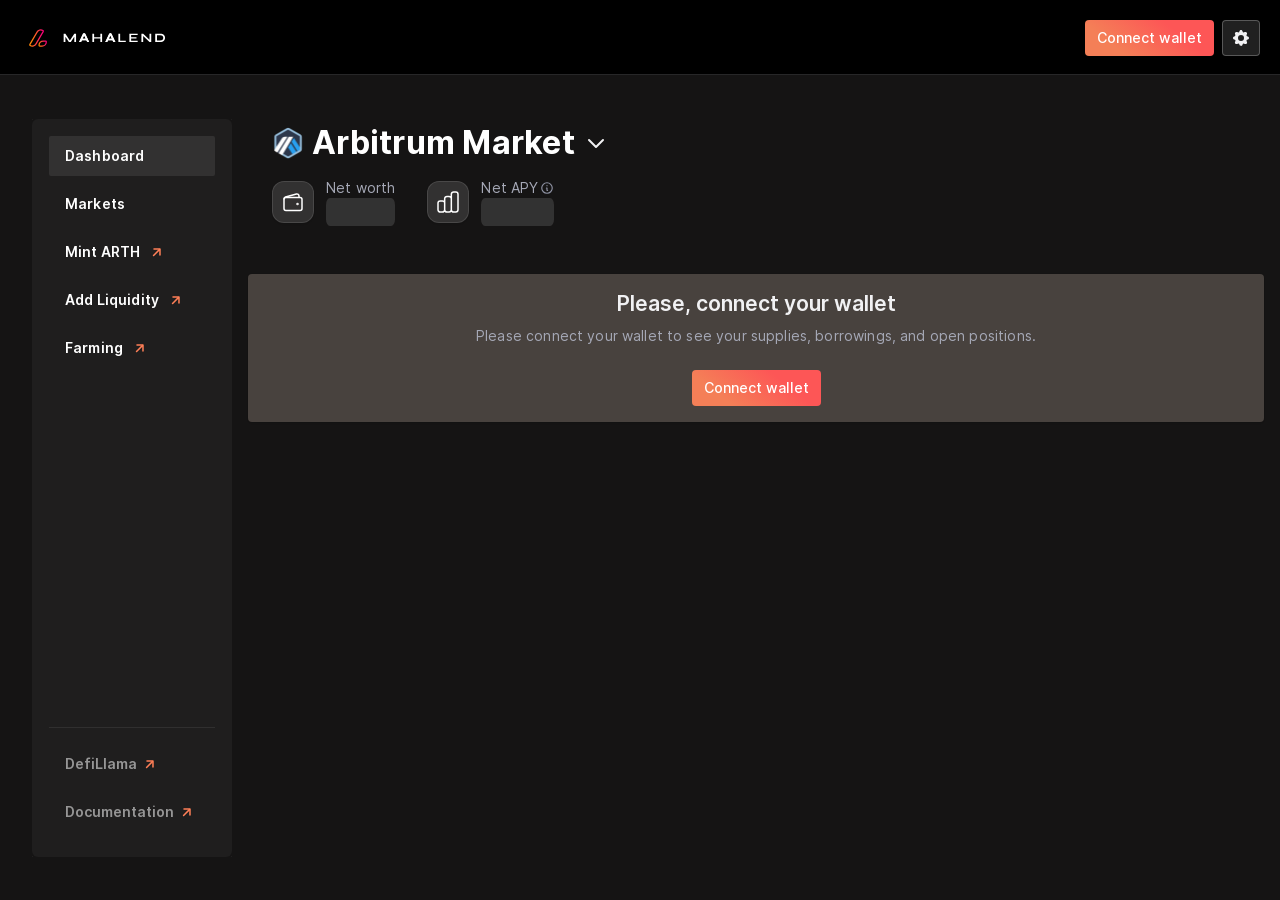
==== commit 9e156126: "Updates" ====
--- a/index.html
+++ b/index.html
@@ -1 +1 @@
-<!DOCTYPE html><html lang="en"><head><meta charSet="utf-8"/><meta name="viewport" content="initial-scale=1, width=device-width"/><title>Mahalend - Mahalend | Powered By MahaDAO</title><meta name="description" content="ARTH is an algorithmic stablecoin that offers protection against inflation &amp; never erodes in value."/><meta property="og:title" content="Mahalend - Mahalend | Powered By MahaDAO"/><meta property="og:description" content="ARTH is an algorithmic stablecoin that offers protection against inflation &amp; never erodes in value."/><meta property="og:image" content="/_next/static/media/mahalendLogo.0e6e3e0b.png"/><meta name="twitter:image" content="/_next/static/media/mahalendLogo.0e6e3e0b.png"/><meta name="twitter:image:alt" content="mahalend image"/><meta name="twitter:site" content="@mahalend"/><meta property="twitter:card" content="summary_large_image"/><meta name="twitter:title" content="Mahalend | Powered By MahaDAO"/><meta name="twitter:description" content="ARTH is an algorithmic stablecoin that offers protection against inflation &amp; never erodes in value."/><meta name="keywords" content="Decentralized Finance, DeFi, lending, borrowing, stablecoins, Ethereum, assets, erc-20, smart contracts, open finance, trustless"/><meta name="next-head-count" content="14"/><meta name="theme-color" content="#00244D"/><link rel="shortcut icon" href="/favicon.ico"/><link rel="manifest" href="/manifest.json"/><style data-emotion="css-global 0"></style><style data-emotion="css-global 13d8jqe">html{-webkit-font-smoothing:antialiased;-moz-osx-font-smoothing:grayscale;box-sizing:border-box;-webkit-text-size-adjust:100%;}*,*::before,*::after{box-sizing:inherit;}strong,b{font-weight:700;}body{margin:0;color:#F1F1F3;background-color:#151414;}@media print{body{background-color:#fff;}}body::backdrop{background-color:#151414;}body{font-family:Inter,Arial;font-weight:400;font-size:0.875rem;min-width:375px;}body >div:first-of-type{min-height:100vh;display:-webkit-box;display:-webkit-flex;display:-ms-flexbox;display:flex;-webkit-flex-direction:column;-ms-flex-direction:column;flex-direction:column;}</style><style data-emotion="css-global 1prfaxn">@-webkit-keyframes mui-auto-fill{from{display:block;}}@keyframes mui-auto-fill{from{display:block;}}@-webkit-keyframes mui-auto-fill-cancel{from{display:block;}}@keyframes mui-auto-fill-cancel{from{display:block;}}</style><style data-emotion="css-global animation-c7515d">@-webkit-keyframes animation-c7515d{0%{opacity:1;}50%{opacity:0.4;}100%{opacity:1;}}@keyframes animation-c7515d{0%{opacity:1;}50%{opacity:0.4;}100%{opacity:1;}}</style><style data-emotion="css t3ijwh 1knoxz1 1q6fsju 5hicrt i9gxme 1x2ig0y 1me2gch 128l3m0 q5q60p 1100lx1 17fo2je gjdclq tjvesx 5rpyx5 fv3lde 1rr4qq7 fmj40q n3eta2 nkvznt 1czjwln 1bnrc0w 1s2gcw8 1g9eb0u 1t0b3c3 70qvj9 1slt5fp vc54u4 1jz7z4v 1k3x8v3 3wkjyw nqlg3w hdw1oc k7vncv ltjh6b bi16t4 j7qwjs 18biwo 1fzsl0k 19msauk ulme3a 1osfq0k jmow5f btozky p24x14 we4w1l 11zj654 1p4wjs1">.css-t3ijwh{padding-top:8px;padding-bottom:8px;text-align:center;background-color:rgb(66, 59, 56);color:rgb(252, 180, 0);}.css-1knoxz1{height:75px;position:-webkit-sticky;position:sticky;top:0;-webkit-transition:top 300ms cubic-bezier(0.4, 0, 0.2, 1) 0ms;transition:top 300ms cubic-bezier(0.4, 0, 0.2, 1) 0ms;z-index:1100;background-color:#000000;display:-webkit-box;display:-webkit-flex;display:-ms-flexbox;display:flex;-webkit-align-items:center;-webkit-box-align:center;-ms-flex-align:center;align-items:center;-webkit-flex-direction:space-between;-ms-flex-direction:space-between;flex-direction:space-between;box-shadow:inset 0px -1px 0px rgba(242, 243, 247, 0.16);}@media (min-width:0px){.css-1knoxz1{padding:8px 8px 8px 20px;}}@media (min-width:640px){.css-1knoxz1{padding:8px 20px;}}.css-1q6fsju{margin:0;font-family:Inter,Arial;font-weight:400;letter-spacing:0.009375rem;line-height:143%;font-size:0.875rem;color:#EAEBEF;-webkit-text-decoration:none;text-decoration:none;line-height:0;margin-right:12px;-webkit-transition:0.3s ease all;transition:0.3s ease all;line-height:0;margin-right:12px;-webkit-transition:0.3s ease all;transition:0.3s ease all;}.css-1q6fsju:hover{opacity:0.7;}.css-1q6fsju:hover{opacity:0.7;}.css-5hicrt{margin-right:12px;}.css-i9gxme{-webkit-box-flex:1;-webkit-flex-grow:1;-ms-flex-positive:1;flex-grow:1;}.css-1x2ig0y{display:-webkit-inline-box;display:-webkit-inline-flex;display:-ms-inline-flexbox;display:inline-flex;-webkit-align-items:center;-webkit-box-align:center;-ms-flex-align:center;align-items:center;-webkit-box-pack:center;-ms-flex-pack:center;-webkit-justify-content:center;justify-content:center;position:relative;box-sizing:border-box;-webkit-tap-highlight-color:transparent;background-color:transparent;outline:0;border:0;margin:0;border-radius:0;padding:0;cursor:pointer;-webkit-user-select:none;-moz-user-select:none;-ms-user-select:none;user-select:none;vertical-align:middle;-moz-appearance:none;-webkit-appearance:none;-webkit-text-decoration:none;text-decoration:none;color:inherit;min-width:64px;padding:6px 16px;border-radius:4px;-webkit-transition:background-color 250ms cubic-bezier(0.4, 0, 0.2, 1) 0ms,box-shadow 250ms cubic-bezier(0.4, 0, 0.2, 1) 0ms,border-color 250ms cubic-bezier(0.4, 0, 0.2, 1) 0ms,color 250ms cubic-bezier(0.4, 0, 0.2, 1) 0ms;transition:background-color 250ms cubic-bezier(0.4, 0, 0.2, 1) 0ms,box-shadow 250ms cubic-bezier(0.4, 0, 0.2, 1) 0ms,border-color 250ms cubic-bezier(0.4, 0, 0.2, 1) 0ms,color 250ms cubic-bezier(0.4, 0, 0.2, 1) 0ms;box-shadow:none;border-radius:4px;font-family:Inter,Arial;font-weight:500;line-height:1.5rem;font-size:0.875rem;padding:6px 12px;color:#fff;background:linear-gradient(38.44deg, #F47F57 23.51%, #FD5656 69.95%);-webkit-transition:all 0.2s ease;transition:all 0.2s ease;}.css-1x2ig0y::-moz-focus-inner{border-style:none;}.css-1x2ig0y.Mui-disabled{pointer-events:none;cursor:default;}@media print{.css-1x2ig0y{-webkit-print-color-adjust:exact;color-adjust:exact;}}.css-1x2ig0y:hover{-webkit-text-decoration:none;text-decoration:none;background-color:rgba(241, 241, 243, 0.08);}@media (hover: none){.css-1x2ig0y:hover{background-color:transparent;}}.css-1x2ig0y.Mui-disabled{color:#EBEBEF4D;}.css-1x2ig0y:hover{box-shadow:none;}.css-1x2ig0y.Mui-focusVisible{box-shadow:none;}.css-1x2ig0y:active{box-shadow:none;}.css-1x2ig0y.Mui-disabled{box-shadow:none;}.css-1x2ig0y:hover,.css-1x2ig0y.Mui-focusVisible{background:linear-gradient(38.44deg, #F47F57 23.51%, #FD5656 69.95%);opacity:0.9;}.css-1x2ig0y:disabled{background:#FFFFFF19;cursor:not-allowed;}@media (min-width:0px){.css-1me2gch{display:none;}}@media (min-width:960px){.css-1me2gch{display:block;}}.css-128l3m0{display:-webkit-inline-box;display:-webkit-inline-flex;display:-ms-inline-flexbox;display:inline-flex;-webkit-align-items:center;-webkit-box-align:center;-ms-flex-align:center;align-items:center;-webkit-box-pack:center;-ms-flex-pack:center;-webkit-justify-content:center;justify-content:center;position:relative;box-sizing:border-box;-webkit-tap-highlight-color:transparent;background-color:transparent;outline:0;border:0;margin:0;border-radius:0;padding:0;cursor:pointer;-webkit-user-select:none;-moz-user-select:none;-ms-user-select:none;user-select:none;vertical-align:middle;-moz-appearance:none;-webkit-appearance:none;-webkit-text-decoration:none;text-decoration:none;color:inherit;min-width:64px;padding:6px 16px;border-radius:4px;-webkit-transition:background-color 250ms cubic-bezier(0.4, 0, 0.2, 1) 0ms,box-shadow 250ms cubic-bezier(0.4, 0, 0.2, 1) 0ms,border-color 250ms cubic-bezier(0.4, 0, 0.2, 1) 0ms,color 250ms cubic-bezier(0.4, 0, 0.2, 1) 0ms;transition:background-color 250ms cubic-bezier(0.4, 0, 0.2, 1) 0ms,box-shadow 250ms cubic-bezier(0.4, 0, 0.2, 1) 0ms,border-color 250ms cubic-bezier(0.4, 0, 0.2, 1) 0ms,color 250ms cubic-bezier(0.4, 0, 0.2, 1) 0ms;box-shadow:none;border-radius:4px;font-family:Inter,Arial;font-weight:500;line-height:1.5rem;font-size:0.875rem;padding:6px 12px;color:#fff;border:1px solid;border-color:#FFFFFF40;background-color:#FFFFFF20;padding:7px 8px;min-width:unset;margin-left:8px;}.css-128l3m0::-moz-focus-inner{border-style:none;}.css-128l3m0.Mui-disabled{pointer-events:none;cursor:default;}@media print{.css-128l3m0{-webkit-print-color-adjust:exact;color-adjust:exact;}}.css-128l3m0:hover{-webkit-text-decoration:none;text-decoration:none;background-color:rgba(241, 241, 243, 0.08);}@media (hover: none){.css-128l3m0:hover{background-color:transparent;}}.css-128l3m0.Mui-disabled{color:#EBEBEF4D;}.css-128l3m0:hover{box-shadow:none;}.css-128l3m0.Mui-focusVisible{box-shadow:none;}.css-128l3m0:active{box-shadow:none;}.css-128l3m0.Mui-disabled{box-shadow:none;}.css-128l3m0:hover,.css-128l3m0.Mui-focusVisible{background-color:#000000;}.css-q5q60p{-webkit-user-select:none;-moz-user-select:none;-ms-user-select:none;user-select:none;width:1em;height:1em;display:inline-block;fill:currentColor;-webkit-flex-shrink:0;-ms-flex-negative:0;flex-shrink:0;-webkit-transition:fill 200ms cubic-bezier(0.4, 0, 0.2, 1) 0ms;transition:fill 200ms cubic-bezier(0.4, 0, 0.2, 1) 0ms;font-size:1.25rem;color:#F1F1F3;}@media (min-width:0px){.css-1100lx1{display:-webkit-box;display:-webkit-flex;display:-ms-flexbox;display:flex;}}@media (min-width:960px){.css-1100lx1{display:none;}}.css-17fo2je{display:-webkit-box;display:-webkit-flex;display:-ms-flexbox;display:flex;-webkit-flex-direction:row;-ms-flex-direction:row;flex-direction:row;-webkit-flex:1;-ms-flex:1;flex:1;}.css-gjdclq{margin:0;font-family:Inter,Arial;font-weight:400;letter-spacing:0.009375rem;line-height:143%;font-size:0.875rem;color:#EAEBEF;-webkit-text-decoration:none;text-decoration:none;display:-webkit-inline-box;display:-webkit-inline-flex;display:-ms-inline-flexbox;display:inline-flex;-webkit-align-items:center;-webkit-box-align:center;-ms-flex-align:center;align-items:center;-webkit-box-pack:center;-ms-flex-pack:center;-webkit-justify-content:center;justify-content:center;position:relative;box-sizing:border-box;-webkit-tap-highlight-color:transparent;background-color:transparent;outline:0;border:0;margin:0;border-radius:0;padding:0;cursor:pointer;-webkit-user-select:none;-moz-user-select:none;-ms-user-select:none;user-select:none;vertical-align:middle;-moz-appearance:none;-webkit-appearance:none;-webkit-text-decoration:none;text-decoration:none;color:inherit;min-width:64px;padding:6px 8px;border-radius:4px;-webkit-transition:background-color 250ms cubic-bezier(0.4, 0, 0.2, 1) 0ms,box-shadow 250ms cubic-bezier(0.4, 0, 0.2, 1) 0ms,border-color 250ms cubic-bezier(0.4, 0, 0.2, 1) 0ms,color 250ms cubic-bezier(0.4, 0, 0.2, 1) 0ms;transition:background-color 250ms cubic-bezier(0.4, 0, 0.2, 1) 0ms,box-shadow 250ms cubic-bezier(0.4, 0, 0.2, 1) 0ms,border-color 250ms cubic-bezier(0.4, 0, 0.2, 1) 0ms,color 250ms cubic-bezier(0.4, 0, 0.2, 1) 0ms;color:#EAEBEF;box-shadow:none;border-radius:4px;font-family:Inter,Arial;font-weight:500;line-height:1.5rem;font-size:0.875rem;padding:6px 12px;color:#FFFFFF;width:100%;-webkit-box-pack:start;-ms-flex-pack:start;-webkit-justify-content:flex-start;justify-content:flex-start;border-radius:2px;padding:8px 16px;font-weight:600;margin-bottom:8px;position:relative;}.css-gjdclq::-moz-focus-inner{border-style:none;}.css-gjdclq.Mui-disabled{pointer-events:none;cursor:default;}@media print{.css-gjdclq{-webkit-print-color-adjust:exact;color-adjust:exact;}}.css-gjdclq:hover{-webkit-text-decoration:none;text-decoration:none;background-color:rgba(234, 235, 239, 0.08);}@media (hover: none){.css-gjdclq:hover{background-color:transparent;}}.css-gjdclq.Mui-disabled{color:#EBEBEF4D;}.css-gjdclq:hover{box-shadow:none;}.css-gjdclq.Mui-focusVisible{box-shadow:none;}.css-gjdclq:active{box-shadow:none;}.css-gjdclq.Mui-disabled{box-shadow:none;}.active.css-gjdclq:after,.css-gjdclq:hover.css-gjdclq:after{color:white;-webkit-transform:scaleX(1);-moz-transform:scaleX(1);-ms-transform:scaleX(1);transform:scaleX(1);transform-origin:bottom left;}.css-gjdclq:after{color:white;content:'';position:absolute;width:100%;-webkit-transform:scaleX(0);-moz-transform:scaleX(0);-ms-transform:scaleX(0);transform:scaleX(0);height:100%;border-radius:2px;top:0px;left:0;background:#FFFFFF16;transform-origin:bottom right;-webkit-transition:-webkit-transform 0.25s ease-out;transition:transform 0.25s ease-out;}.css-tjvesx{margin:0;font-family:Inter,Arial;font-weight:400;letter-spacing:0.009375rem;line-height:143%;font-size:0.875rem;color:#EAEBEF;-webkit-text-decoration:none;text-decoration:none;display:-webkit-inline-box;display:-webkit-inline-flex;display:-ms-inline-flexbox;display:inline-flex;-webkit-align-items:center;-webkit-box-align:center;-ms-flex-align:center;align-items:center;-webkit-box-pack:center;-ms-flex-pack:center;-webkit-justify-content:center;justify-content:center;position:relative;box-sizing:border-box;-webkit-tap-highlight-color:transparent;background-color:transparent;outline:0;border:0;margin:0;border-radius:0;padding:0;cursor:pointer;-webkit-user-select:none;-moz-user-select:none;-ms-user-select:none;user-select:none;vertical-align:middle;-moz-appearance:none;-webkit-appearance:none;-webkit-text-decoration:none;text-decoration:none;color:inherit;min-width:64px;padding:6px 8px;border-radius:4px;-webkit-transition:background-color 250ms cubic-bezier(0.4, 0, 0.2, 1) 0ms,box-shadow 250ms cubic-bezier(0.4, 0, 0.2, 1) 0ms,border-color 250ms cubic-bezier(0.4, 0, 0.2, 1) 0ms,color 250ms cubic-bezier(0.4, 0, 0.2, 1) 0ms;transition:background-color 250ms cubic-bezier(0.4, 0, 0.2, 1) 0ms,box-shadow 250ms cubic-bezier(0.4, 0, 0.2, 1) 0ms,border-color 250ms cubic-bezier(0.4, 0, 0.2, 1) 0ms,color 250ms cubic-bezier(0.4, 0, 0.2, 1) 0ms;color:#EAEBEF;box-shadow:none;border-radius:4px;font-family:Inter,Arial;font-weight:500;line-height:1.5rem;font-size:0.875rem;padding:6px 12px;color:#FFFFFF;width:100%;-webkit-box-pack:start;-ms-flex-pack:start;-webkit-justify-content:flex-start;justify-content:flex-start;border-radius:2px;padding:8px 16px;font-weight:600;margin-bottom:8px;position:relative;}.css-tjvesx::-moz-focus-inner{border-style:none;}.css-tjvesx.Mui-disabled{pointer-events:none;cursor:default;}@media print{.css-tjvesx{-webkit-print-color-adjust:exact;color-adjust:exact;}}.css-tjvesx:hover{-webkit-text-decoration:none;text-decoration:none;background-color:rgba(234, 235, 239, 0.08);}@media (hover: none){.css-tjvesx:hover{background-color:transparent;}}.css-tjvesx.Mui-disabled{color:#EBEBEF4D;}.css-tjvesx:hover{box-shadow:none;}.css-tjvesx.Mui-focusVisible{box-shadow:none;}.css-tjvesx:active{box-shadow:none;}.css-tjvesx.Mui-disabled{box-shadow:none;}.active.css-tjvesx:after,.css-tjvesx:hover.css-tjvesx:after{color:white;-webkit-transform:scaleX(1);-moz-transform:scaleX(1);-ms-transform:scaleX(1);transform:scaleX(1);transform-origin:bottom left;}.css-tjvesx:after{color:white;content:'';position:absolute;width:100%;-webkit-transform:scaleX(0);-moz-transform:scaleX(0);-ms-transform:scaleX(0);transform:scaleX(0);height:100%;border-radius:2px;top:0px;left:0;background:#FFFFFF16;transform-origin:bottom right;-webkit-transition:-webkit-transform 0.25s ease-out;transition:transform 0.25s ease-out;}.css-5rpyx5{margin-left:4px;width:24px;height:24px;}.css-fv3lde{-webkit-align-items:center;-webkit-box-align:center;-ms-flex-align:center;align-items:center;display:-webkit-box;display:-webkit-flex;display:-ms-flexbox;display:flex;}.css-1rr4qq7{-webkit-flex:1;-ms-flex:1;flex:1;}.css-fmj40q{background-color:#151414;color:#F1F1F3;}@media (min-width:0px){.css-fmj40q{padding-top:40px;padding-bottom:72px;}}@media (min-width:960px){.css-fmj40q{padding-top:48px;padding-bottom:80px;}}@media (min-width:1280px){.css-fmj40q{padding-bottom:94px;}}@media (min-width:1440px){.css-fmj40q{padding-bottom:92px;}}@media (min-width:1800px){.css-fmj40q{padding-bottom:96px;}}.css-n3eta2{width:100%;margin-left:auto;box-sizing:border-box;margin-right:auto;display:block;padding-left:8px;padding-right:8px;display:-webkit-box;display:-webkit-flex;display:-ms-flexbox;display:flex;-webkit-flex-direction:column;-ms-flex-direction:column;flex-direction:column;-webkit-flex:1;-ms-flex:1;flex:1;padding-bottom:39px;padding-bottom:0px;}@media (min-width:760px){.css-n3eta2{padding-left:12px;padding-right:12px;}}@media (min-width:1280px){.css-n3eta2{max-width:1280px;}}@media (min-width:0px){.css-n3eta2{padding-left:8px;padding-right:8px;}}@media (min-width:640px){.css-n3eta2{padding-left:20px;padding-right:20px;}}@media (min-width:760px){.css-n3eta2{padding-left:48px;padding-right:48px;}}@media (min-width:960px){.css-n3eta2{padding-left:96px;padding-right:96px;}}@media (min-width:1280px){.css-n3eta2{padding-left:16px;padding-right:16px;}}@media (min-width:1440px){.css-n3eta2{max-width:unset;padding-left:16px;padding-right:16px;}}@media (min-width:1800px){.css-n3eta2{padding-left:0;padding-right:0;max-width:1440px;}}@media (min-width:0px){.css-nkvznt{padding-left:16px;padding-right:16px;}}@media (min-width:640px){.css-nkvznt{padding-left:24px;padding-right:24px;}}.css-1czjwln{display:-webkit-box;display:-webkit-flex;display:-ms-flexbox;display:flex;margin-bottom:16px;}@media (min-width:0px){.css-1czjwln{-webkit-align-items:flex-start;-webkit-box-align:flex-start;-ms-flex-align:flex-start;align-items:flex-start;-webkit-flex-direction:column;-ms-flex-direction:column;flex-direction:column;}}@media (min-width:640px){.css-1czjwln{-webkit-align-items:center;-webkit-box-align:center;-ms-flex-align:center;align-items:center;-webkit-flex-direction:row;-ms-flex-direction:row;flex-direction:row;}}.css-1bnrc0w{display:-webkit-box;display:-webkit-flex;display:-ms-flexbox;display:flex;-webkit-align-items:flex-start;-webkit-box-align:flex-start;-ms-flex-align:flex-start;align-items:flex-start;margin-bottom:0px;}.css-1s2gcw8{display:-webkit-inline-box;display:-webkit-inline-flex;display:-ms-inline-flexbox;display:inline-flex;-webkit-flex-direction:column;-ms-flex-direction:column;flex-direction:column;position:relative;min-width:0;padding:0;margin:0;border:0;vertical-align:top;margin-right:8px;}.css-1s2gcw8 .MuiOutlinedInput-notchedOutline{border:none;}.css-1g9eb0u{color:#F1F1F3;line-height:1.4375em;box-sizing:border-box;position:relative;cursor:text;display:-webkit-inline-box;display:-webkit-inline-flex;display:-ms-inline-flexbox;display:inline-flex;-webkit-align-items:center;-webkit-box-align:center;-ms-flex-align:center;align-items:center;position:relative;border-radius:4px;border-radius:6px;border-color:#EBEBEF14;}.css-1g9eb0u.Mui-disabled{color:#62677B;cursor:default;}.css-1g9eb0u.MarketSwitcher__select .MuiSelect-outlined{padding:0px;background-color:transparent!important;}.css-1g9eb0u .MuiSelect-icon{color:#F1F1F3;}.css-1g9eb0u:hover .MuiOutlinedInput-notchedOutline{border-color:#F1F1F3;}@media (hover: none){.css-1g9eb0u:hover .MuiOutlinedInput-notchedOutline{border-color:rgba(255, 255, 255, 0.23);}}.css-1g9eb0u.Mui-focused .MuiOutlinedInput-notchedOutline{border-color:#EAEBEF;border-width:2px;}.css-1g9eb0u.Mui-error .MuiOutlinedInput-notchedOutline{border-color:#F44336;}.css-1g9eb0u.Mui-disabled .MuiOutlinedInput-notchedOutline{border-color:#EBEBEF4D;}.css-1g9eb0u:hover .MuiOutlinedInput-notchedOutline{border-color:#CBCDD8;}.css-1g9eb0u.Mui-focused .MuiOutlinedInput-notchedOutline{border-color:#CBCDD8;}.css-1g9eb0u.MarketSwitcher__select .MuiSelect-outlined{padding:0px;background-color:transparent!important;}.css-1g9eb0u .MuiSelect-icon{color:#F1F1F3;}.css-1t0b3c3{-moz-appearance:none;-webkit-appearance:none;-webkit-user-select:none;-moz-user-select:none;-ms-user-select:none;user-select:none;border-radius:4px;cursor:pointer;font:inherit;letter-spacing:inherit;color:currentColor;padding:4px 0 5px;border:0;box-sizing:content-box;background:none;height:1.4375em;margin:0;-webkit-tap-highlight-color:transparent;display:block;min-width:0;width:100%;-webkit-animation-name:mui-auto-fill-cancel;animation-name:mui-auto-fill-cancel;-webkit-animation-duration:10ms;animation-duration:10ms;padding:16.5px 14px;}.css-1t0b3c3:focus{border-radius:4px;}.css-1t0b3c3::-ms-expand{display:none;}.css-1t0b3c3.Mui-disabled{cursor:default;}.css-1t0b3c3[multiple]{height:auto;}.css-1t0b3c3:not([multiple]) option,.css-1t0b3c3:not([multiple]) optgroup{background-color:#48423e;}.css-1t0b3c3.css-1t0b3c3.css-1t0b3c3{padding-right:32px;}.css-1t0b3c3.MuiSelect-select{height:auto;min-height:1.4375em;text-overflow:ellipsis;white-space:nowrap;overflow:hidden;}.css-1t0b3c3.MuiSelect-select{background-color:#48423e;font-family:Inter,Arial;font-weight:500;line-height:1.5rem;font-size:0.875rem;padding:6px 12px;color:#F1F1F3;}.css-1t0b3c3::-webkit-input-placeholder{color:currentColor;opacity:0.5;-webkit-transition:opacity 200ms cubic-bezier(0.4, 0, 0.2, 1) 0ms;transition:opacity 200ms cubic-bezier(0.4, 0, 0.2, 1) 0ms;}.css-1t0b3c3::-moz-placeholder{color:currentColor;opacity:0.5;-webkit-transition:opacity 200ms cubic-bezier(0.4, 0, 0.2, 1) 0ms;transition:opacity 200ms cubic-bezier(0.4, 0, 0.2, 1) 0ms;}.css-1t0b3c3:-ms-input-placeholder{color:currentColor;opacity:0.5;-webkit-transition:opacity 200ms cubic-bezier(0.4, 0, 0.2, 1) 0ms;transition:opacity 200ms cubic-bezier(0.4, 0, 0.2, 1) 0ms;}.css-1t0b3c3::-ms-input-placeholder{color:currentColor;opacity:0.5;-webkit-transition:opacity 200ms cubic-bezier(0.4, 0, 0.2, 1) 0ms;transition:opacity 200ms cubic-bezier(0.4, 0, 0.2, 1) 0ms;}.css-1t0b3c3:focus{outline:0;}.css-1t0b3c3:invalid{box-shadow:none;}.css-1t0b3c3::-webkit-search-decoration{-webkit-appearance:none;}label[data-shrink=false]+.MuiInputBase-formControl .css-1t0b3c3::-webkit-input-placeholder{opacity:0!important;}label[data-shrink=false]+.MuiInputBase-formControl .css-1t0b3c3::-moz-placeholder{opacity:0!important;}label[data-shrink=false]+.MuiInputBase-formControl .css-1t0b3c3:-ms-input-placeholder{opacity:0!important;}label[data-shrink=false]+.MuiInputBase-formControl .css-1t0b3c3::-ms-input-placeholder{opacity:0!important;}label[data-shrink=false]+.MuiInputBase-formControl .css-1t0b3c3:focus::-webkit-input-placeholder{opacity:0.5;}label[data-shrink=false]+.MuiInputBase-formControl .css-1t0b3c3:focus::-moz-placeholder{opacity:0.5;}label[data-shrink=false]+.MuiInputBase-formControl .css-1t0b3c3:focus:-ms-input-placeholder{opacity:0.5;}label[data-shrink=false]+.MuiInputBase-formControl .css-1t0b3c3:focus::-ms-input-placeholder{opacity:0.5;}.css-1t0b3c3.Mui-disabled{opacity:1;-webkit-text-fill-color:#62677B;}.css-1t0b3c3:-webkit-autofill{-webkit-animation-duration:5000s;animation-duration:5000s;-webkit-animation-name:mui-auto-fill;animation-name:mui-auto-fill;}.css-1t0b3c3:-webkit-autofill{-webkit-box-shadow:0 0 0 100px #266798 inset;-webkit-text-fill-color:#fff;caret-color:#fff;border-radius:inherit;}.css-70qvj9{display:-webkit-box;display:-webkit-flex;display:-ms-flexbox;display:flex;-webkit-align-items:center;-webkit-box-align:center;-ms-flex-align:center;align-items:center;}.css-1slt5fp{margin-right:8px;width:28px;height:28px;position:relative;}.css-vc54u4{margin-right:4px;display:-webkit-inline-box;display:-webkit-inline-flex;display:-ms-inline-flexbox;display:inline-flex;-webkit-align-items:flex-start;-webkit-box-align:flex-start;-ms-flex-align:flex-start;align-items:flex-start;}.css-1jz7z4v{margin:0;font-family:Inter,Arial;font-weight:700;letter-spacing:0.015625rem;line-height:123.5%;font-size:1.75rem;color:#fff;margin-right:4px;}.css-1k3x8v3{bottom:0;left:0;position:absolute;opacity:0;pointer-events:none;width:100%;box-sizing:border-box;}.css-3wkjyw{-webkit-user-select:none;-moz-user-select:none;-ms-user-select:none;user-select:none;width:1em;height:1em;display:inline-block;fill:currentColor;-webkit-flex-shrink:0;-ms-flex-negative:0;flex-shrink:0;-webkit-transition:fill 200ms cubic-bezier(0.4, 0, 0.2, 1) 0ms;transition:fill 200ms cubic-bezier(0.4, 0, 0.2, 1) 0ms;font-size:1.5rem;position:absolute;right:7px;top:calc(50% - .5em);pointer-events:none;color:#EBEBEF8F;}.css-3wkjyw.Mui-disabled{color:#EBEBEF4D;}.css-nqlg3w{text-align:left;position:absolute;bottom:0;right:0;top:-5px;left:0;margin:0;padding:0 8px;pointer-events:none;border-radius:inherit;border-style:solid;border-width:1px;overflow:hidden;min-width:0%;border-color:rgba(255, 255, 255, 0.23);}.css-hdw1oc{float:unset;overflow:hidden;padding:0;line-height:11px;-webkit-transition:width 150ms cubic-bezier(0.0, 0, 0.2, 1) 0ms;transition:width 150ms cubic-bezier(0.0, 0, 0.2, 1) 0ms;}.css-k7vncv{display:-webkit-box;display:-webkit-flex;display:-ms-flexbox;display:flex;-webkit-align-items:flex-start;-webkit-box-align:flex-start;-ms-flex-align:flex-start;align-items:flex-start;-webkit-box-flex-wrap:wrap;-webkit-flex-wrap:wrap;-ms-flex-wrap:wrap;flex-wrap:wrap;width:100%;}@media (min-width:0px){.css-k7vncv{gap:12px;}}@media (min-width:640px){.css-k7vncv{gap:32px;}}.css-ltjh6b{display:-webkit-box;display:-webkit-flex;display:-ms-flexbox;display:flex;-webkit-align-items:center;-webkit-box-align:center;-ms-flex-align:center;align-items:center;}@media (min-width:0px){.css-ltjh6b{width:calc(50% - 12px);}}@media (min-width:640px){.css-ltjh6b{width:unset;}}.css-bi16t4{-webkit-align-items:center;-webkit-box-align:center;-ms-flex-align:center;align-items:center;-webkit-box-pack:center;-ms-flex-pack:center;-webkit-justify-content:center;justify-content:center;border:1px solid #EBEBED1F;border-radius:12px;background-color:#FFFFFF20;box-shadow:0px 2px 1px rgba(0, 0, 0, 0.05),0px 0px 1px rgba(0, 0, 0, 0.25);width:42px;height:42px;margin-right:12px;}@media (min-width:0px){.css-bi16t4{display:none;}}@media (min-width:960px){.css-bi16t4{display:-webkit-box;display:-webkit-flex;display:-ms-flexbox;display:flex;}}.css-j7qwjs{display:-webkit-box;display:-webkit-flex;display:-ms-flexbox;display:flex;-webkit-flex-direction:column;-ms-flex-direction:column;flex-direction:column;}.css-18biwo{display:-webkit-inline-box;display:-webkit-inline-flex;display:-ms-inline-flexbox;display:inline-flex;-webkit-align-items:center;-webkit-box-align:center;-ms-flex-align:center;align-items:center;}.css-1fzsl0k{margin:0;font-family:Inter,Arial;font-weight:400;letter-spacing:0.009375rem;line-height:1rem;font-size:0.75rem;color:#A5A8B6;}.css-19msauk{display:block;background-color:rgba(241, 241, 243, 0.13);height:auto;margin-top:0;margin-bottom:0;transform-origin:0 55%;-webkit-transform:scale(1, 0.60);-moz-transform:scale(1, 0.60);-ms-transform:scale(1, 0.60);transform:scale(1, 0.60);border-radius:4px/6.7px;-webkit-animation:animation-c7515d 1.5s ease-in-out 0.5s infinite;animation:animation-c7515d 1.5s ease-in-out 0.5s infinite;-webkit-transform:unset;-moz-transform:unset;-ms-transform:unset;transform:unset;background:#FFFFFF20;}.css-19msauk:empty:before{content:"\00a0";}.css-ulme3a{display:-webkit-inline-box;display:-webkit-inline-flex;display:-ms-inline-flexbox;display:inline-flex;cursor:pointer;-webkit-transition:all 0.2s ease;transition:all 0.2s ease;}.css-ulme3a:hover{opacity:0.5;}.css-1osfq0k{display:-webkit-inline-box;display:-webkit-inline-flex;display:-ms-inline-flexbox;display:inline-flex;-webkit-align-items:center;-webkit-box-align:center;-ms-flex-align:center;align-items:center;-webkit-box-pack:center;-ms-flex-pack:center;-webkit-justify-content:center;justify-content:center;position:relative;box-sizing:border-box;-webkit-tap-highlight-color:transparent;background-color:transparent;outline:0;border:0;margin:0;border-radius:0;padding:0;cursor:pointer;-webkit-user-select:none;-moz-user-select:none;-ms-user-select:none;user-select:none;vertical-align:middle;-moz-appearance:none;-webkit-appearance:none;-webkit-text-decoration:none;text-decoration:none;color:inherit;text-align:center;-webkit-flex:0 0 auto;-ms-flex:0 0 auto;flex:0 0 auto;font-size:1.5rem;padding:8px;border-radius:50%;overflow:visible;color:#EBEBEF8F;-webkit-transition:background-color 150ms cubic-bezier(0.4, 0, 0.2, 1) 0ms;transition:background-color 150ms cubic-bezier(0.4, 0, 0.2, 1) 0ms;display:-webkit-box;display:-webkit-flex;display:-ms-flexbox;display:flex;-webkit-align-items:center;-webkit-box-align:center;-ms-flex-align:center;align-items:center;-webkit-box-pack:center;-ms-flex-pack:center;-webkit-justify-content:center;justify-content:center;width:14px;height:14px;border-radius:50%;padding:0px;min-width:0;margin-left:2px;}.css-1osfq0k::-moz-focus-inner{border-style:none;}.css-1osfq0k.Mui-disabled{pointer-events:none;cursor:default;}@media print{.css-1osfq0k{-webkit-print-color-adjust:exact;color-adjust:exact;}}.css-1osfq0k:hover{background-color:rgba(235, 235, 239, 0.08);}@media (hover: none){.css-1osfq0k:hover{background-color:transparent;}}.css-1osfq0k.Mui-disabled{background-color:transparent;color:#EBEBEF4D;}.css-jmow5f{-webkit-user-select:none;-moz-user-select:none;-ms-user-select:none;user-select:none;width:1em;height:1em;display:inline-block;fill:currentColor;-webkit-flex-shrink:0;-ms-flex-negative:0;flex-shrink:0;-webkit-transition:fill 200ms cubic-bezier(0.4, 0, 0.2, 1) 0ms;transition:fill 200ms cubic-bezier(0.4, 0, 0.2, 1) 0ms;font-size:1.5rem;font-size:14px;color:#8E92A3;border-radius:50%;}.css-jmow5f:hover{color:#29B6F6;}.css-btozky{display:-webkit-box;display:-webkit-flex;display:-ms-flexbox;display:flex;-webkit-flex-direction:column;-ms-flex-direction:column;flex-direction:column;-webkit-flex:1;-ms-flex:1;flex:1;}@media (min-width:0px){.css-btozky{margin-top:-32px;}}@media (min-width:1280px){.css-btozky{margin-top:-46px;}}@media (min-width:1440px){.css-btozky{margin-top:-44px;}}@media (min-width:1800px){.css-btozky{margin-top:-48px;}}.css-p24x14{width:100%;margin-left:auto;box-sizing:border-box;margin-right:auto;display:block;padding-left:8px;padding-right:8px;display:-webkit-box;display:-webkit-flex;display:-ms-flexbox;display:flex;-webkit-flex-direction:column;-ms-flex-direction:column;flex-direction:column;-webkit-flex:1;-ms-flex:1;flex:1;padding-bottom:39px;}@media (min-width:760px){.css-p24x14{padding-left:12px;padding-right:12px;}}@media (min-width:1280px){.css-p24x14{max-width:1280px;}}@media (min-width:0px){.css-p24x14{padding-left:8px;padding-right:8px;}}@media (min-width:640px){.css-p24x14{padding-left:20px;padding-right:20px;}}@media (min-width:760px){.css-p24x14{padding-left:48px;padding-right:48px;}}@media (min-width:960px){.css-p24x14{padding-left:96px;padding-right:96px;}}@media (min-width:1280px){.css-p24x14{padding-left:16px;padding-right:16px;}}@media (min-width:1440px){.css-p24x14{max-width:unset;padding-left:16px;padding-right:16px;}}@media (min-width:1800px){.css-p24x14{padding-left:0;padding-right:0;max-width:1440px;}}.css-we4w1l{background-color:#48423e;color:#F1F1F3;-webkit-transition:box-shadow 300ms cubic-bezier(0.4, 0, 0.2, 1) 0ms;transition:box-shadow 300ms cubic-bezier(0.4, 0, 0.2, 1) 0ms;border-radius:4px;box-shadow:0px 2px 1px -1px rgba(0,0,0,0.2),0px 1px 1px 0px rgba(0,0,0,0.14),0px 1px 3px 0px rgba(0,0,0,0.12);background-image:linear-gradient(rgba(255, 255, 255, 0.05), rgba(255, 255, 255, 0.05));border-radius:4px;box-shadow:0px 2px 1px rgba(0, 0, 0, 0.05),0px 0px 1px rgba(0, 0, 0, 0.25);background-image:none;display:-webkit-box;display:-webkit-flex;display:-ms-flexbox;display:flex;-webkit-flex-direction:column;-ms-flex-direction:column;flex-direction:column;-webkit-align-items:center;-webkit-box-align:center;-ms-flex-align:center;align-items:center;-webkit-box-pack:center;-ms-flex-pack:center;-webkit-justify-content:center;justify-content:center;text-align:center;padding:16px;-webkit-flex:1;-ms-flex:1;flex:1;}.css-11zj654{margin:0;font-family:Inter,Arial;font-weight:600;letter-spacing:unset;line-height:133.4%;font-size:1.3125rem;margin-bottom:8px;}.css-1p4wjs1{margin:0;font-family:Inter,Arial;font-weight:400;letter-spacing:0.009375rem;line-height:143%;font-size:0.875rem;color:#A5A8B6;margin-bottom:24px;}</style><link rel="preload" href="/_next/static/css/1ada8e81c058ec4d.css" as="style"/><link rel="stylesheet" href="/_next/static/css/1ada8e81c058ec4d.css" data-n-g=""/><noscript data-n-css=""></noscript><script defer="" nomodule="" src="/_next/static/chunks/polyfills-5cd94c89d3acac5f.js"></script><script src="/_next/static/chunks/webpack-d2a23737073c6921.js" defer=""></script><script src="/_next/static/chunks/framework-bb5c596eafb42b22.js" defer=""></script><script src="/_next/static/chunks/main-166ebf8347b95292.js" defer=""></script><script src="/_next/static/chunks/pages/_app-ff98f224a21b6857.js" defer=""></script><script src="/_next/static/chunks/994-024d1251bcf7ce5b.js" defer=""></script><script src="/_next/static/chunks/230-5d10a5f3122a0fd0.js" defer=""></script><script src="/_next/static/chunks/448-42bf83dac17b75ae.js" defer=""></script><script src="/_next/static/chunks/pages/index-90cb41587fc6dd05.js" defer=""></script><script src="/_next/static/N-N37CLqmIUBfrX1rJdif/_buildManifest.js" defer=""></script><script src="/_next/static/N-N37CLqmIUBfrX1rJdif/_ssgManifest.js" defer=""></script><script src="/_next/static/N-N37CLqmIUBfrX1rJdif/_middlewareManifest.js" defer=""></script></head><body><div id="__next" data-reactroot=""><div class="MuiBox-root css-t3ijwh">MahaLend is currently in Alpha.</div><header class="MuiBox-root css-1knoxz1"><a class="MuiTypography-root MuiTypography-description MuiLink-root MuiLink-underlineNone MuiBox-root active css-1q6fsju" aria-label="Go to homepage" href="/"><img src="/mahalendLogo.svg" alt="An SVG of an eye" height="36"/></a><div class="MuiBox-root css-5hicrt"></div><div class="MuiBox-root css-i9gxme"></div><button class="MuiButton-root MuiButton-gradient MuiButton-gradientPrimary MuiButton-sizeMedium MuiButton-gradientSizeMedium MuiButton-disableElevation MuiButtonBase-root  css-1x2ig0y" tabindex="0" type="button" aria-label="wallet" id="wallet-button" aria-haspopup="true">Connect wallet</button><div class="MuiBox-root css-1me2gch"><button class="MuiButton-root MuiButton-surface MuiButton-surfacePrimary MuiButton-sizeMedium MuiButton-surfaceSizeMedium MuiButton-disableElevation MuiButtonBase-root  css-128l3m0" tabindex="0" type="button" aria-label="settings" id="settings-button" aria-haspopup="true"><svg class="MuiSvgIcon-root MuiSvgIcon-fontSizeSmall css-q5q60p" focusable="false" aria-hidden="true" viewBox="0 0 24 24"><svg xmlns="http://www.w3.org/2000/svg" viewBox="0 0 20 20" fill="currentColor" aria-hidden="true"><path fill-rule="evenodd" d="M11.49 3.17c-.38-1.56-2.6-1.56-2.98 0a1.532 1.532 0 01-2.286.948c-1.372-.836-2.942.734-2.106 2.106.54.886.061 2.042-.947 2.287-1.561.379-1.561 2.6 0 2.978a1.532 1.532 0 01.947 2.287c-.836 1.372.734 2.942 2.106 2.106a1.532 1.532 0 012.287.947c.379 1.561 2.6 1.561 2.978 0a1.533 1.533 0 012.287-.947c1.372.836 2.942-.734 2.106-2.106a1.533 1.533 0 01.947-2.287c1.561-.379 1.561-2.6 0-2.978a1.532 1.532 0 01-.947-2.287c.836-1.372-.734-2.942-2.106-2.106a1.532 1.532 0 01-2.287-.947zM10 13a3 3 0 100-6 3 3 0 000 6z" clip-rule="evenodd"></path></svg></svg></button></div><div class="MuiBox-root css-1100lx1"><button class="MuiButton-root MuiButton-surface MuiButton-surfacePrimary MuiButton-sizeMedium MuiButton-surfaceSizeMedium MuiButton-disableElevation MuiButtonBase-root  css-128l3m0" tabindex="0" type="button"><svg class="MuiSvgIcon-root MuiSvgIcon-fontSizeSmall css-q5q60p" focusable="false" aria-hidden="true" viewBox="0 0 24 24"><svg xmlns="http://www.w3.org/2000/svg" fill="none" viewBox="0 0 24 24" stroke-width="2" stroke="currentColor" aria-hidden="true"><path stroke-linecap="round" stroke-linejoin="round" d="M4 6h16M4 12h16M4 18h16"></path></svg></svg></button></div></header><main class="MuiBox-root css-17fo2je"><div class="MuiBox-root css-0"><div class="SidebarContainer" id="sidebar_container"><div class="TopSideBar"><div><a class="MuiTypography-root MuiTypography-description MuiLink-root MuiLink-underlineNone MuiButton-root MuiButton-text MuiButton-textPrimary MuiButton-sizeMedium MuiButton-textSizeMedium MuiButton-disableElevation MuiButtonBase-root  active css-tjvesx" tabindex="0" href="/">Dashboard</a></div><div><a class="MuiTypography-root MuiTypography-description MuiLink-root MuiLink-underlineNone MuiButton-root MuiButton-text MuiButton-textPrimary MuiButton-sizeMedium MuiButton-textSizeMedium MuiButton-disableElevation MuiButtonBase-root  css-tjvesx" tabindex="0" href="/markets/">Markets</a></div><div><a class="MuiTypography-root MuiTypography-description MuiLink-root MuiLink-underlineNone MuiButton-root MuiButton-text MuiButton-textPrimary MuiButton-sizeMedium MuiButton-textSizeMedium MuiButton-disableElevation MuiButtonBase-root  css-gjdclq" href="https://arth.loans/#/loan/add/ETH" target="_blank" tabindex="0">Mint ARTH<div class="MuiBox-root css-5rpyx5"><svg width="24" height="24" viewBox="0 0 24 24" fill="none" xmlns="http://www.w3.org/2000/svg"><rect width="1.5" height="9.768" rx="0.75" transform="scale(1 -1) rotate(-45 -14.46 -18.01)" fill="#FF7F57"></rect><path d="M15.983 15.016v-6h-6" stroke="#FF7F57" stroke-width="1.5" stroke-linecap="round" stroke-linejoin="round"></path></svg></div></a></div><div><a class="MuiTypography-root MuiTypography-description MuiLink-root MuiLink-underlineNone MuiButton-root MuiButton-text MuiButton-textPrimary MuiButton-sizeMedium MuiButton-textSizeMedium MuiButton-disableElevation MuiButtonBase-root  css-gjdclq" href="https://vaults.arth.loans/#/arth-eth-strategy" target="_blank" tabindex="0">Add Liquidity<div class="MuiBox-root css-5rpyx5"><svg width="24" height="24" viewBox="0 0 24 24" fill="none" xmlns="http://www.w3.org/2000/svg"><rect width="1.5" height="9.768" rx="0.75" transform="scale(1 -1) rotate(-45 -14.46 -18.01)" fill="#FF7F57"></rect><path d="M15.983 15.016v-6h-6" stroke="#FF7F57" stroke-width="1.5" stroke-linecap="round" stroke-linejoin="round"></path></svg></div></a></div><div><a class="MuiTypography-root MuiTypography-description MuiLink-root MuiLink-underlineNone MuiButton-root MuiButton-text MuiButton-textPrimary MuiButton-sizeMedium MuiButton-textSizeMedium MuiButton-disableElevation MuiButtonBase-root  css-gjdclq" href="https://arth.loans/#/farming" target="_blank" tabindex="0">Farming<div class="MuiBox-root css-5rpyx5"><svg width="24" height="24" viewBox="0 0 24 24" fill="none" xmlns="http://www.w3.org/2000/svg"><rect width="1.5" height="9.768" rx="0.75" transform="scale(1 -1) rotate(-45 -14.46 -18.01)" fill="#FF7F57"></rect><path d="M15.983 15.016v-6h-6" stroke="#FF7F57" stroke-width="1.5" stroke-linecap="round" stroke-linejoin="round"></path></svg></div></a></div></div><div class="BottomSideBar"><a class="StyledLinkHref" href="https://defillama.com/protocol/mahalend" target="_blank" rel="noreferrer"><div class="MuiBox-root css-fv3lde"><p>DefiLlama</p><svg width="24" height="24" viewBox="0 0 24 24" fill="none" xmlns="http://www.w3.org/2000/svg"><rect width="1.5" height="9.768" rx="0.75" transform="scale(1 -1) rotate(-45 -14.46 -18.01)" fill="#FF7F57"></rect><path d="M15.983 15.016v-6h-6" stroke="#FF7F57" stroke-width="1.5" stroke-linecap="round" stroke-linejoin="round"></path></svg></div></a><a class="StyledLinkHref" href="https://docs.mahalend.com/" target="_blank" rel="noreferrer"><div class="MuiBox-root css-fv3lde"><p>Documentation</p><svg width="24" height="24" viewBox="0 0 24 24" fill="none" xmlns="http://www.w3.org/2000/svg"><rect width="1.5" height="9.768" rx="0.75" transform="scale(1 -1) rotate(-45 -14.46 -18.01)" fill="#FF7F57"></rect><path d="M15.983 15.016v-6h-6" stroke="#FF7F57" stroke-width="1.5" stroke-linecap="round" stroke-linejoin="round"></path></svg></div></a></div></div></div><div class="MuiBox-root css-1rr4qq7" style="max-width:100vw"><div class="MuiBox-root css-fmj40q"><div class="MuiContainer-root MuiContainer-maxWidthLg css-n3eta2"><div class="MuiBox-root css-nkvznt"><div class="MuiBox-root css-1czjwln"><div class="MuiBox-root css-1bnrc0w"><div class="MuiFormControl-root MuiTextField-root css-1s2gcw8" aria-label="select market" data-cy="marketSelector"><div variant="outlined" class="MuiOutlinedInput-root MuiInputBase-root MuiInputBase-colorPrimary MuiInputBase-formControl MarketSwitcher__select css-1g9eb0u"><div tabindex="0" role="button" aria-expanded="false" aria-haspopup="listbox" class="MuiSelect-select MuiSelect-outlined MuiOutlinedInput-input MuiInputBase-input css-1t0b3c3"><div class="MuiBox-root css-70qvj9"><div class="MuiBox-root css-1slt5fp"><img src="/icons/networks/ethereum.svg" alt="" width="100%" height="100%"/></div><div class="MuiBox-root css-vc54u4"><h1 class="MuiTypography-root MuiTypography-h1 css-1jz7z4v">Ethereum<!-- --> </h1></div></div></div><input value="proto_mainnet_v3" aria-hidden="true" tabindex="-1" class="MuiSelect-nativeInput css-1k3x8v3"/><svg class="MuiSvgIcon-root MuiSvgIcon-fontSizeMedium MuiSelect-icon MuiSelect-iconOutlined css-3wkjyw" focusable="false" aria-hidden="true" viewBox="0 0 24 24"><svg xmlns="http://www.w3.org/2000/svg" fill="none" viewBox="0 0 24 24" stroke-width="2" stroke="currentColor" aria-hidden="true"><path stroke-linecap="round" stroke-linejoin="round" d="M19 9l-7 7-7-7"></path></svg></svg><fieldset aria-hidden="true" class="MuiOutlinedInput-notchedOutline css-nqlg3w"><legend class="css-hdw1oc"><span class="notranslate">​</span></legend></fieldset></div></div></div></div><div class="MuiBox-root css-k7vncv"><div class="MuiBox-root css-ltjh6b"><div class="MuiBox-root css-bi16t4"><svg width="20" height="19" viewBox="0 0 20 19" fill="none" xmlns="http://www.w3.org/2000/svg"><path d="M17 17.398H3a2 2 0 0 1-2-2v-9a2 2 0 0 1 2-2h14a2 2 0 0 1 2 2v9a2 2 0 0 1-2 2Z" stroke="#FFF" stroke-width="1.5"></path><path d="M14.5 11.398a.5.5 0 1 1 0-1 .5.5 0 0 1 0 1Z" stroke="#FFF" stroke-width="1.5" stroke-linecap="round" stroke-linejoin="round"></path><path d="M16 4.398V3a2 2 0 0 0-2.515-1.932l-11 2.933A2 2 0 0 0 1 5.934v.464" stroke="#FFF" stroke-width="1.5"></path></svg></div><div class="MuiBox-root css-j7qwjs"><div class="MuiBox-root css-18biwo"><div class="MuiTypography-root MuiTypography-caption css-1fzsl0k">Net worth</div></div><span class="MuiSkeleton-root MuiSkeleton-text MuiSkeleton-pulse css-19msauk" style="height:24px"></span></div></div><div class="MuiBox-root css-ltjh6b"><div class="MuiBox-root css-bi16t4"><svg width="24" height="24" viewBox="0 0 24 24" fill="none" xmlns="http://www.w3.org/2000/svg"><path d="M8.667 19.778V13.11a2.222 2.222 0 0 0-2.223-2.222H4.222A2.222 2.222 0 0 0 2 13.11v6.667A2.222 2.222 0 0 0 4.222 22h2.222a2.222 2.222 0 0 0 2.223-2.222Zm0 0V8.667a2.222 2.222 0 0 1 2.222-2.223h2.222a2.222 2.222 0 0 1 2.222 2.223v11.11m-6.666 0A2.222 2.222 0 0 0 10.889 22h2.222a2.222 2.222 0 0 0 2.222-2.222m0 0V4.222A2.222 2.222 0 0 1 17.556 2h2.222A2.222 2.222 0 0 1 22 4.222v15.556A2.222 2.222 0 0 1 19.778 22h-2.222a2.222 2.222 0 0 1-2.223-2.222Z" stroke="#FFF" stroke-width="1.5" stroke-linecap="round" stroke-linejoin="round"></path></svg></div><div class="MuiBox-root css-j7qwjs"><div class="MuiBox-root css-18biwo"><div class="MuiTypography-root MuiTypography-caption css-1fzsl0k"><div style="display:flex">Net APY<div class="MuiBox-root css-70qvj9"><div class="MuiBox-root css-ulme3a"><button class="MuiButtonBase-root MuiIconButton-root MuiIconButton-sizeMedium css-1osfq0k" tabindex="0" type="button"><svg class="MuiSvgIcon-root MuiSvgIcon-fontSizeMedium css-jmow5f" focusable="false" aria-hidden="true" viewBox="0 0 24 24"><svg xmlns="http://www.w3.org/2000/svg" fill="none" viewBox="0 0 24 24" stroke-width="2" stroke="currentColor" aria-hidden="true"><path stroke-linecap="round" stroke-linejoin="round" d="M13 16h-1v-4h-1m1-4h.01M21 12a9 9 0 11-18 0 9 9 0 0118 0z"></path></svg></svg></button></div></div></div></div></div><span class="MuiSkeleton-root MuiSkeleton-text MuiSkeleton-pulse css-19msauk" style="height:24px"></span></div></div></div></div></div></div><div class="MuiBox-root css-btozky"><div class="MuiContainer-root MuiContainer-maxWidthLg css-p24x14"><div class="MuiPaper-root MuiPaper-elevation MuiPaper-rounded MuiPaper-elevation1 css-we4w1l"><h2 class="MuiTypography-root MuiTypography-h2 css-11zj654">Please, connect your wallet</h2><p class="MuiTypography-root MuiTypography-description css-1p4wjs1">Please connect your wallet to see your supplies, borrowings, and open positions.</p><button class="MuiButton-root MuiButton-gradient MuiButton-gradientPrimary MuiButton-sizeMedium MuiButton-gradientSizeMedium MuiButton-disableElevation MuiButtonBase-root  css-1x2ig0y" tabindex="0" type="button">Connect wallet</button></div></div></div></div></main></div><script id="__NEXT_DATA__" type="application/json">{"props":{"pageProps":{}},"page":"/","query":{},"buildId":"N-N37CLqmIUBfrX1rJdif","nextExport":true,"autoExport":true,"isFallback":false,"scriptLoader":[]}</script></body></html>+<!DOCTYPE html><html lang="en"><head><meta charSet="utf-8"/><meta name="viewport" content="initial-scale=1, width=device-width"/><title>Mahalend - Mahalend | Powered By MahaDAO</title><meta name="description" content="ARTH is an algorithmic stablecoin that offers protection against inflation &amp; never erodes in value."/><meta property="og:title" content="Mahalend - Mahalend | Powered By MahaDAO"/><meta property="og:description" content="ARTH is an algorithmic stablecoin that offers protection against inflation &amp; never erodes in value."/><meta property="og:image" content="/_next/static/media/mahalendLogo.0e6e3e0b.png"/><meta name="twitter:image" content="/_next/static/media/mahalendLogo.0e6e3e0b.png"/><meta name="twitter:image:alt" content="mahalend image"/><meta name="twitter:site" content="@mahalend"/><meta property="twitter:card" content="summary_large_image"/><meta name="twitter:title" content="Mahalend | Powered By MahaDAO"/><meta name="twitter:description" content="ARTH is an algorithmic stablecoin that offers protection against inflation &amp; never erodes in value."/><meta name="keywords" content="Decentralized Finance, DeFi, lending, borrowing, stablecoins, Ethereum, assets, erc-20, smart contracts, open finance, trustless"/><meta name="next-head-count" content="14"/><meta name="theme-color" content="#00244D"/><link rel="shortcut icon" href="/favicon.ico"/><link rel="manifest" href="/manifest.json"/><style data-emotion="css-global 0"></style><style data-emotion="css-global 13d8jqe">html{-webkit-font-smoothing:antialiased;-moz-osx-font-smoothing:grayscale;box-sizing:border-box;-webkit-text-size-adjust:100%;}*,*::before,*::after{box-sizing:inherit;}strong,b{font-weight:700;}body{margin:0;color:#F1F1F3;background-color:#151414;}@media print{body{background-color:#fff;}}body::backdrop{background-color:#151414;}body{font-family:Inter,Arial;font-weight:400;font-size:0.875rem;min-width:375px;}body >div:first-of-type{min-height:100vh;display:-webkit-box;display:-webkit-flex;display:-ms-flexbox;display:flex;-webkit-flex-direction:column;-ms-flex-direction:column;flex-direction:column;}</style><style data-emotion="css-global 1prfaxn">@-webkit-keyframes mui-auto-fill{from{display:block;}}@keyframes mui-auto-fill{from{display:block;}}@-webkit-keyframes mui-auto-fill-cancel{from{display:block;}}@keyframes mui-auto-fill-cancel{from{display:block;}}</style><style data-emotion="css-global animation-c7515d">@-webkit-keyframes animation-c7515d{0%{opacity:1;}50%{opacity:0.4;}100%{opacity:1;}}@keyframes animation-c7515d{0%{opacity:1;}50%{opacity:0.4;}100%{opacity:1;}}</style><style data-emotion="css 1knoxz1 1q6fsju 5hicrt i9gxme 1x2ig0y 1me2gch 128l3m0 q5q60p 1100lx1 17fo2je gjdclq tjvesx 5rpyx5 fv3lde 1rr4qq7 fmj40q n3eta2 nkvznt 1czjwln 1bnrc0w 1s2gcw8 1g9eb0u 1t0b3c3 70qvj9 1slt5fp vc54u4 1jz7z4v 1k3x8v3 3wkjyw nqlg3w hdw1oc k7vncv ltjh6b bi16t4 j7qwjs 18biwo 1fzsl0k 19msauk ulme3a 1osfq0k jmow5f btozky p24x14 we4w1l 11zj654 1p4wjs1">.css-1knoxz1{height:75px;position:-webkit-sticky;position:sticky;top:0;-webkit-transition:top 300ms cubic-bezier(0.4, 0, 0.2, 1) 0ms;transition:top 300ms cubic-bezier(0.4, 0, 0.2, 1) 0ms;z-index:1100;background-color:#000000;display:-webkit-box;display:-webkit-flex;display:-ms-flexbox;display:flex;-webkit-align-items:center;-webkit-box-align:center;-ms-flex-align:center;align-items:center;-webkit-flex-direction:space-between;-ms-flex-direction:space-between;flex-direction:space-between;box-shadow:inset 0px -1px 0px rgba(242, 243, 247, 0.16);}@media (min-width:0px){.css-1knoxz1{padding:8px 8px 8px 20px;}}@media (min-width:640px){.css-1knoxz1{padding:8px 20px;}}.css-1q6fsju{margin:0;font-family:Inter,Arial;font-weight:400;letter-spacing:0.009375rem;line-height:143%;font-size:0.875rem;color:#EAEBEF;-webkit-text-decoration:none;text-decoration:none;line-height:0;margin-right:12px;-webkit-transition:0.3s ease all;transition:0.3s ease all;line-height:0;margin-right:12px;-webkit-transition:0.3s ease all;transition:0.3s ease all;}.css-1q6fsju:hover{opacity:0.7;}.css-1q6fsju:hover{opacity:0.7;}.css-5hicrt{margin-right:12px;}.css-i9gxme{-webkit-box-flex:1;-webkit-flex-grow:1;-ms-flex-positive:1;flex-grow:1;}.css-1x2ig0y{display:-webkit-inline-box;display:-webkit-inline-flex;display:-ms-inline-flexbox;display:inline-flex;-webkit-align-items:center;-webkit-box-align:center;-ms-flex-align:center;align-items:center;-webkit-box-pack:center;-ms-flex-pack:center;-webkit-justify-content:center;justify-content:center;position:relative;box-sizing:border-box;-webkit-tap-highlight-color:transparent;background-color:transparent;outline:0;border:0;margin:0;border-radius:0;padding:0;cursor:pointer;-webkit-user-select:none;-moz-user-select:none;-ms-user-select:none;user-select:none;vertical-align:middle;-moz-appearance:none;-webkit-appearance:none;-webkit-text-decoration:none;text-decoration:none;color:inherit;min-width:64px;padding:6px 16px;border-radius:4px;-webkit-transition:background-color 250ms cubic-bezier(0.4, 0, 0.2, 1) 0ms,box-shadow 250ms cubic-bezier(0.4, 0, 0.2, 1) 0ms,border-color 250ms cubic-bezier(0.4, 0, 0.2, 1) 0ms,color 250ms cubic-bezier(0.4, 0, 0.2, 1) 0ms;transition:background-color 250ms cubic-bezier(0.4, 0, 0.2, 1) 0ms,box-shadow 250ms cubic-bezier(0.4, 0, 0.2, 1) 0ms,border-color 250ms cubic-bezier(0.4, 0, 0.2, 1) 0ms,color 250ms cubic-bezier(0.4, 0, 0.2, 1) 0ms;box-shadow:none;border-radius:4px;font-family:Inter,Arial;font-weight:500;line-height:1.5rem;font-size:0.875rem;padding:6px 12px;color:#fff;background:linear-gradient(38.44deg, #F47F57 23.51%, #FD5656 69.95%);-webkit-transition:all 0.2s ease;transition:all 0.2s ease;}.css-1x2ig0y::-moz-focus-inner{border-style:none;}.css-1x2ig0y.Mui-disabled{pointer-events:none;cursor:default;}@media print{.css-1x2ig0y{-webkit-print-color-adjust:exact;color-adjust:exact;}}.css-1x2ig0y:hover{-webkit-text-decoration:none;text-decoration:none;background-color:rgba(241, 241, 243, 0.08);}@media (hover: none){.css-1x2ig0y:hover{background-color:transparent;}}.css-1x2ig0y.Mui-disabled{color:#EBEBEF4D;}.css-1x2ig0y:hover{box-shadow:none;}.css-1x2ig0y.Mui-focusVisible{box-shadow:none;}.css-1x2ig0y:active{box-shadow:none;}.css-1x2ig0y.Mui-disabled{box-shadow:none;}.css-1x2ig0y:hover,.css-1x2ig0y.Mui-focusVisible{background:linear-gradient(38.44deg, #F47F57 23.51%, #FD5656 69.95%);opacity:0.9;}.css-1x2ig0y:disabled{background:#FFFFFF19;cursor:not-allowed;}@media (min-width:0px){.css-1me2gch{display:none;}}@media (min-width:960px){.css-1me2gch{display:block;}}.css-128l3m0{display:-webkit-inline-box;display:-webkit-inline-flex;display:-ms-inline-flexbox;display:inline-flex;-webkit-align-items:center;-webkit-box-align:center;-ms-flex-align:center;align-items:center;-webkit-box-pack:center;-ms-flex-pack:center;-webkit-justify-content:center;justify-content:center;position:relative;box-sizing:border-box;-webkit-tap-highlight-color:transparent;background-color:transparent;outline:0;border:0;margin:0;border-radius:0;padding:0;cursor:pointer;-webkit-user-select:none;-moz-user-select:none;-ms-user-select:none;user-select:none;vertical-align:middle;-moz-appearance:none;-webkit-appearance:none;-webkit-text-decoration:none;text-decoration:none;color:inherit;min-width:64px;padding:6px 16px;border-radius:4px;-webkit-transition:background-color 250ms cubic-bezier(0.4, 0, 0.2, 1) 0ms,box-shadow 250ms cubic-bezier(0.4, 0, 0.2, 1) 0ms,border-color 250ms cubic-bezier(0.4, 0, 0.2, 1) 0ms,color 250ms cubic-bezier(0.4, 0, 0.2, 1) 0ms;transition:background-color 250ms cubic-bezier(0.4, 0, 0.2, 1) 0ms,box-shadow 250ms cubic-bezier(0.4, 0, 0.2, 1) 0ms,border-color 250ms cubic-bezier(0.4, 0, 0.2, 1) 0ms,color 250ms cubic-bezier(0.4, 0, 0.2, 1) 0ms;box-shadow:none;border-radius:4px;font-family:Inter,Arial;font-weight:500;line-height:1.5rem;font-size:0.875rem;padding:6px 12px;color:#fff;border:1px solid;border-color:#FFFFFF40;background-color:#FFFFFF20;padding:7px 8px;min-width:unset;margin-left:8px;}.css-128l3m0::-moz-focus-inner{border-style:none;}.css-128l3m0.Mui-disabled{pointer-events:none;cursor:default;}@media print{.css-128l3m0{-webkit-print-color-adjust:exact;color-adjust:exact;}}.css-128l3m0:hover{-webkit-text-decoration:none;text-decoration:none;background-color:rgba(241, 241, 243, 0.08);}@media (hover: none){.css-128l3m0:hover{background-color:transparent;}}.css-128l3m0.Mui-disabled{color:#EBEBEF4D;}.css-128l3m0:hover{box-shadow:none;}.css-128l3m0.Mui-focusVisible{box-shadow:none;}.css-128l3m0:active{box-shadow:none;}.css-128l3m0.Mui-disabled{box-shadow:none;}.css-128l3m0:hover,.css-128l3m0.Mui-focusVisible{background-color:#000000;}.css-q5q60p{-webkit-user-select:none;-moz-user-select:none;-ms-user-select:none;user-select:none;width:1em;height:1em;display:inline-block;fill:currentColor;-webkit-flex-shrink:0;-ms-flex-negative:0;flex-shrink:0;-webkit-transition:fill 200ms cubic-bezier(0.4, 0, 0.2, 1) 0ms;transition:fill 200ms cubic-bezier(0.4, 0, 0.2, 1) 0ms;font-size:1.25rem;color:#F1F1F3;}@media (min-width:0px){.css-1100lx1{display:-webkit-box;display:-webkit-flex;display:-ms-flexbox;display:flex;}}@media (min-width:960px){.css-1100lx1{display:none;}}.css-17fo2je{display:-webkit-box;display:-webkit-flex;display:-ms-flexbox;display:flex;-webkit-flex-direction:row;-ms-flex-direction:row;flex-direction:row;-webkit-flex:1;-ms-flex:1;flex:1;}.css-gjdclq{margin:0;font-family:Inter,Arial;font-weight:400;letter-spacing:0.009375rem;line-height:143%;font-size:0.875rem;color:#EAEBEF;-webkit-text-decoration:none;text-decoration:none;display:-webkit-inline-box;display:-webkit-inline-flex;display:-ms-inline-flexbox;display:inline-flex;-webkit-align-items:center;-webkit-box-align:center;-ms-flex-align:center;align-items:center;-webkit-box-pack:center;-ms-flex-pack:center;-webkit-justify-content:center;justify-content:center;position:relative;box-sizing:border-box;-webkit-tap-highlight-color:transparent;background-color:transparent;outline:0;border:0;margin:0;border-radius:0;padding:0;cursor:pointer;-webkit-user-select:none;-moz-user-select:none;-ms-user-select:none;user-select:none;vertical-align:middle;-moz-appearance:none;-webkit-appearance:none;-webkit-text-decoration:none;text-decoration:none;color:inherit;min-width:64px;padding:6px 8px;border-radius:4px;-webkit-transition:background-color 250ms cubic-bezier(0.4, 0, 0.2, 1) 0ms,box-shadow 250ms cubic-bezier(0.4, 0, 0.2, 1) 0ms,border-color 250ms cubic-bezier(0.4, 0, 0.2, 1) 0ms,color 250ms cubic-bezier(0.4, 0, 0.2, 1) 0ms;transition:background-color 250ms cubic-bezier(0.4, 0, 0.2, 1) 0ms,box-shadow 250ms cubic-bezier(0.4, 0, 0.2, 1) 0ms,border-color 250ms cubic-bezier(0.4, 0, 0.2, 1) 0ms,color 250ms cubic-bezier(0.4, 0, 0.2, 1) 0ms;color:#EAEBEF;box-shadow:none;border-radius:4px;font-family:Inter,Arial;font-weight:500;line-height:1.5rem;font-size:0.875rem;padding:6px 12px;color:#FFFFFF;width:100%;-webkit-box-pack:start;-ms-flex-pack:start;-webkit-justify-content:flex-start;justify-content:flex-start;border-radius:2px;padding:8px 16px;font-weight:600;margin-bottom:8px;position:relative;}.css-gjdclq::-moz-focus-inner{border-style:none;}.css-gjdclq.Mui-disabled{pointer-events:none;cursor:default;}@media print{.css-gjdclq{-webkit-print-color-adjust:exact;color-adjust:exact;}}.css-gjdclq:hover{-webkit-text-decoration:none;text-decoration:none;background-color:rgba(234, 235, 239, 0.08);}@media (hover: none){.css-gjdclq:hover{background-color:transparent;}}.css-gjdclq.Mui-disabled{color:#EBEBEF4D;}.css-gjdclq:hover{box-shadow:none;}.css-gjdclq.Mui-focusVisible{box-shadow:none;}.css-gjdclq:active{box-shadow:none;}.css-gjdclq.Mui-disabled{box-shadow:none;}.active.css-gjdclq:after,.css-gjdclq:hover.css-gjdclq:after{color:white;-webkit-transform:scaleX(1);-moz-transform:scaleX(1);-ms-transform:scaleX(1);transform:scaleX(1);transform-origin:bottom left;}.css-gjdclq:after{color:white;content:'';position:absolute;width:100%;-webkit-transform:scaleX(0);-moz-transform:scaleX(0);-ms-transform:scaleX(0);transform:scaleX(0);height:100%;border-radius:2px;top:0px;left:0;background:#FFFFFF16;transform-origin:bottom right;-webkit-transition:-webkit-transform 0.25s ease-out;transition:transform 0.25s ease-out;}.css-tjvesx{margin:0;font-family:Inter,Arial;font-weight:400;letter-spacing:0.009375rem;line-height:143%;font-size:0.875rem;color:#EAEBEF;-webkit-text-decoration:none;text-decoration:none;display:-webkit-inline-box;display:-webkit-inline-flex;display:-ms-inline-flexbox;display:inline-flex;-webkit-align-items:center;-webkit-box-align:center;-ms-flex-align:center;align-items:center;-webkit-box-pack:center;-ms-flex-pack:center;-webkit-justify-content:center;justify-content:center;position:relative;box-sizing:border-box;-webkit-tap-highlight-color:transparent;background-color:transparent;outline:0;border:0;margin:0;border-radius:0;padding:0;cursor:pointer;-webkit-user-select:none;-moz-user-select:none;-ms-user-select:none;user-select:none;vertical-align:middle;-moz-appearance:none;-webkit-appearance:none;-webkit-text-decoration:none;text-decoration:none;color:inherit;min-width:64px;padding:6px 8px;border-radius:4px;-webkit-transition:background-color 250ms cubic-bezier(0.4, 0, 0.2, 1) 0ms,box-shadow 250ms cubic-bezier(0.4, 0, 0.2, 1) 0ms,border-color 250ms cubic-bezier(0.4, 0, 0.2, 1) 0ms,color 250ms cubic-bezier(0.4, 0, 0.2, 1) 0ms;transition:background-color 250ms cubic-bezier(0.4, 0, 0.2, 1) 0ms,box-shadow 250ms cubic-bezier(0.4, 0, 0.2, 1) 0ms,border-color 250ms cubic-bezier(0.4, 0, 0.2, 1) 0ms,color 250ms cubic-bezier(0.4, 0, 0.2, 1) 0ms;color:#EAEBEF;box-shadow:none;border-radius:4px;font-family:Inter,Arial;font-weight:500;line-height:1.5rem;font-size:0.875rem;padding:6px 12px;color:#FFFFFF;width:100%;-webkit-box-pack:start;-ms-flex-pack:start;-webkit-justify-content:flex-start;justify-content:flex-start;border-radius:2px;padding:8px 16px;font-weight:600;margin-bottom:8px;position:relative;}.css-tjvesx::-moz-focus-inner{border-style:none;}.css-tjvesx.Mui-disabled{pointer-events:none;cursor:default;}@media print{.css-tjvesx{-webkit-print-color-adjust:exact;color-adjust:exact;}}.css-tjvesx:hover{-webkit-text-decoration:none;text-decoration:none;background-color:rgba(234, 235, 239, 0.08);}@media (hover: none){.css-tjvesx:hover{background-color:transparent;}}.css-tjvesx.Mui-disabled{color:#EBEBEF4D;}.css-tjvesx:hover{box-shadow:none;}.css-tjvesx.Mui-focusVisible{box-shadow:none;}.css-tjvesx:active{box-shadow:none;}.css-tjvesx.Mui-disabled{box-shadow:none;}.active.css-tjvesx:after,.css-tjvesx:hover.css-tjvesx:after{color:white;-webkit-transform:scaleX(1);-moz-transform:scaleX(1);-ms-transform:scaleX(1);transform:scaleX(1);transform-origin:bottom left;}.css-tjvesx:after{color:white;content:'';position:absolute;width:100%;-webkit-transform:scaleX(0);-moz-transform:scaleX(0);-ms-transform:scaleX(0);transform:scaleX(0);height:100%;border-radius:2px;top:0px;left:0;background:#FFFFFF16;transform-origin:bottom right;-webkit-transition:-webkit-transform 0.25s ease-out;transition:transform 0.25s ease-out;}.css-5rpyx5{margin-left:4px;width:24px;height:24px;}.css-fv3lde{-webkit-align-items:center;-webkit-box-align:center;-ms-flex-align:center;align-items:center;display:-webkit-box;display:-webkit-flex;display:-ms-flexbox;display:flex;}.css-1rr4qq7{-webkit-flex:1;-ms-flex:1;flex:1;}.css-fmj40q{background-color:#151414;color:#F1F1F3;}@media (min-width:0px){.css-fmj40q{padding-top:40px;padding-bottom:72px;}}@media (min-width:960px){.css-fmj40q{padding-top:48px;padding-bottom:80px;}}@media (min-width:1280px){.css-fmj40q{padding-bottom:94px;}}@media (min-width:1440px){.css-fmj40q{padding-bottom:92px;}}@media (min-width:1800px){.css-fmj40q{padding-bottom:96px;}}.css-n3eta2{width:100%;margin-left:auto;box-sizing:border-box;margin-right:auto;display:block;padding-left:8px;padding-right:8px;display:-webkit-box;display:-webkit-flex;display:-ms-flexbox;display:flex;-webkit-flex-direction:column;-ms-flex-direction:column;flex-direction:column;-webkit-flex:1;-ms-flex:1;flex:1;padding-bottom:39px;padding-bottom:0px;}@media (min-width:760px){.css-n3eta2{padding-left:12px;padding-right:12px;}}@media (min-width:1280px){.css-n3eta2{max-width:1280px;}}@media (min-width:0px){.css-n3eta2{padding-left:8px;padding-right:8px;}}@media (min-width:640px){.css-n3eta2{padding-left:20px;padding-right:20px;}}@media (min-width:760px){.css-n3eta2{padding-left:48px;padding-right:48px;}}@media (min-width:960px){.css-n3eta2{padding-left:96px;padding-right:96px;}}@media (min-width:1280px){.css-n3eta2{padding-left:16px;padding-right:16px;}}@media (min-width:1440px){.css-n3eta2{max-width:unset;padding-left:16px;padding-right:16px;}}@media (min-width:1800px){.css-n3eta2{padding-left:0;padding-right:0;max-width:1440px;}}@media (min-width:0px){.css-nkvznt{padding-left:16px;padding-right:16px;}}@media (min-width:640px){.css-nkvznt{padding-left:24px;padding-right:24px;}}.css-1czjwln{display:-webkit-box;display:-webkit-flex;display:-ms-flexbox;display:flex;margin-bottom:16px;}@media (min-width:0px){.css-1czjwln{-webkit-align-items:flex-start;-webkit-box-align:flex-start;-ms-flex-align:flex-start;align-items:flex-start;-webkit-flex-direction:column;-ms-flex-direction:column;flex-direction:column;}}@media (min-width:640px){.css-1czjwln{-webkit-align-items:center;-webkit-box-align:center;-ms-flex-align:center;align-items:center;-webkit-flex-direction:row;-ms-flex-direction:row;flex-direction:row;}}.css-1bnrc0w{display:-webkit-box;display:-webkit-flex;display:-ms-flexbox;display:flex;-webkit-align-items:flex-start;-webkit-box-align:flex-start;-ms-flex-align:flex-start;align-items:flex-start;margin-bottom:0px;}.css-1s2gcw8{display:-webkit-inline-box;display:-webkit-inline-flex;display:-ms-inline-flexbox;display:inline-flex;-webkit-flex-direction:column;-ms-flex-direction:column;flex-direction:column;position:relative;min-width:0;padding:0;margin:0;border:0;vertical-align:top;margin-right:8px;}.css-1s2gcw8 .MuiOutlinedInput-notchedOutline{border:none;}.css-1g9eb0u{color:#F1F1F3;line-height:1.4375em;box-sizing:border-box;position:relative;cursor:text;display:-webkit-inline-box;display:-webkit-inline-flex;display:-ms-inline-flexbox;display:inline-flex;-webkit-align-items:center;-webkit-box-align:center;-ms-flex-align:center;align-items:center;position:relative;border-radius:4px;border-radius:6px;border-color:#EBEBEF14;}.css-1g9eb0u.Mui-disabled{color:#62677B;cursor:default;}.css-1g9eb0u.MarketSwitcher__select .MuiSelect-outlined{padding:0px;background-color:transparent!important;}.css-1g9eb0u .MuiSelect-icon{color:#F1F1F3;}.css-1g9eb0u:hover .MuiOutlinedInput-notchedOutline{border-color:#F1F1F3;}@media (hover: none){.css-1g9eb0u:hover .MuiOutlinedInput-notchedOutline{border-color:rgba(255, 255, 255, 0.23);}}.css-1g9eb0u.Mui-focused .MuiOutlinedInput-notchedOutline{border-color:#EAEBEF;border-width:2px;}.css-1g9eb0u.Mui-error .MuiOutlinedInput-notchedOutline{border-color:#F44336;}.css-1g9eb0u.Mui-disabled .MuiOutlinedInput-notchedOutline{border-color:#EBEBEF4D;}.css-1g9eb0u:hover .MuiOutlinedInput-notchedOutline{border-color:#CBCDD8;}.css-1g9eb0u.Mui-focused .MuiOutlinedInput-notchedOutline{border-color:#CBCDD8;}.css-1g9eb0u.MarketSwitcher__select .MuiSelect-outlined{padding:0px;background-color:transparent!important;}.css-1g9eb0u .MuiSelect-icon{color:#F1F1F3;}.css-1t0b3c3{-moz-appearance:none;-webkit-appearance:none;-webkit-user-select:none;-moz-user-select:none;-ms-user-select:none;user-select:none;border-radius:4px;cursor:pointer;font:inherit;letter-spacing:inherit;color:currentColor;padding:4px 0 5px;border:0;box-sizing:content-box;background:none;height:1.4375em;margin:0;-webkit-tap-highlight-color:transparent;display:block;min-width:0;width:100%;-webkit-animation-name:mui-auto-fill-cancel;animation-name:mui-auto-fill-cancel;-webkit-animation-duration:10ms;animation-duration:10ms;padding:16.5px 14px;}.css-1t0b3c3:focus{border-radius:4px;}.css-1t0b3c3::-ms-expand{display:none;}.css-1t0b3c3.Mui-disabled{cursor:default;}.css-1t0b3c3[multiple]{height:auto;}.css-1t0b3c3:not([multiple]) option,.css-1t0b3c3:not([multiple]) optgroup{background-color:#48423e;}.css-1t0b3c3.css-1t0b3c3.css-1t0b3c3{padding-right:32px;}.css-1t0b3c3.MuiSelect-select{height:auto;min-height:1.4375em;text-overflow:ellipsis;white-space:nowrap;overflow:hidden;}.css-1t0b3c3.MuiSelect-select{background-color:#48423e;font-family:Inter,Arial;font-weight:500;line-height:1.5rem;font-size:0.875rem;padding:6px 12px;color:#F1F1F3;}.css-1t0b3c3::-webkit-input-placeholder{color:currentColor;opacity:0.5;-webkit-transition:opacity 200ms cubic-bezier(0.4, 0, 0.2, 1) 0ms;transition:opacity 200ms cubic-bezier(0.4, 0, 0.2, 1) 0ms;}.css-1t0b3c3::-moz-placeholder{color:currentColor;opacity:0.5;-webkit-transition:opacity 200ms cubic-bezier(0.4, 0, 0.2, 1) 0ms;transition:opacity 200ms cubic-bezier(0.4, 0, 0.2, 1) 0ms;}.css-1t0b3c3:-ms-input-placeholder{color:currentColor;opacity:0.5;-webkit-transition:opacity 200ms cubic-bezier(0.4, 0, 0.2, 1) 0ms;transition:opacity 200ms cubic-bezier(0.4, 0, 0.2, 1) 0ms;}.css-1t0b3c3::-ms-input-placeholder{color:currentColor;opacity:0.5;-webkit-transition:opacity 200ms cubic-bezier(0.4, 0, 0.2, 1) 0ms;transition:opacity 200ms cubic-bezier(0.4, 0, 0.2, 1) 0ms;}.css-1t0b3c3:focus{outline:0;}.css-1t0b3c3:invalid{box-shadow:none;}.css-1t0b3c3::-webkit-search-decoration{-webkit-appearance:none;}label[data-shrink=false]+.MuiInputBase-formControl .css-1t0b3c3::-webkit-input-placeholder{opacity:0!important;}label[data-shrink=false]+.MuiInputBase-formControl .css-1t0b3c3::-moz-placeholder{opacity:0!important;}label[data-shrink=false]+.MuiInputBase-formControl .css-1t0b3c3:-ms-input-placeholder{opacity:0!important;}label[data-shrink=false]+.MuiInputBase-formControl .css-1t0b3c3::-ms-input-placeholder{opacity:0!important;}label[data-shrink=false]+.MuiInputBase-formControl .css-1t0b3c3:focus::-webkit-input-placeholder{opacity:0.5;}label[data-shrink=false]+.MuiInputBase-formControl .css-1t0b3c3:focus::-moz-placeholder{opacity:0.5;}label[data-shrink=false]+.MuiInputBase-formControl .css-1t0b3c3:focus:-ms-input-placeholder{opacity:0.5;}label[data-shrink=false]+.MuiInputBase-formControl .css-1t0b3c3:focus::-ms-input-placeholder{opacity:0.5;}.css-1t0b3c3.Mui-disabled{opacity:1;-webkit-text-fill-color:#62677B;}.css-1t0b3c3:-webkit-autofill{-webkit-animation-duration:5000s;animation-duration:5000s;-webkit-animation-name:mui-auto-fill;animation-name:mui-auto-fill;}.css-1t0b3c3:-webkit-autofill{-webkit-box-shadow:0 0 0 100px #266798 inset;-webkit-text-fill-color:#fff;caret-color:#fff;border-radius:inherit;}.css-70qvj9{display:-webkit-box;display:-webkit-flex;display:-ms-flexbox;display:flex;-webkit-align-items:center;-webkit-box-align:center;-ms-flex-align:center;align-items:center;}.css-1slt5fp{margin-right:8px;width:28px;height:28px;position:relative;}.css-vc54u4{margin-right:4px;display:-webkit-inline-box;display:-webkit-inline-flex;display:-ms-inline-flexbox;display:inline-flex;-webkit-align-items:flex-start;-webkit-box-align:flex-start;-ms-flex-align:flex-start;align-items:flex-start;}.css-1jz7z4v{margin:0;font-family:Inter,Arial;font-weight:700;letter-spacing:0.015625rem;line-height:123.5%;font-size:1.75rem;color:#fff;margin-right:4px;}.css-1k3x8v3{bottom:0;left:0;position:absolute;opacity:0;pointer-events:none;width:100%;box-sizing:border-box;}.css-3wkjyw{-webkit-user-select:none;-moz-user-select:none;-ms-user-select:none;user-select:none;width:1em;height:1em;display:inline-block;fill:currentColor;-webkit-flex-shrink:0;-ms-flex-negative:0;flex-shrink:0;-webkit-transition:fill 200ms cubic-bezier(0.4, 0, 0.2, 1) 0ms;transition:fill 200ms cubic-bezier(0.4, 0, 0.2, 1) 0ms;font-size:1.5rem;position:absolute;right:7px;top:calc(50% - .5em);pointer-events:none;color:#EBEBEF8F;}.css-3wkjyw.Mui-disabled{color:#EBEBEF4D;}.css-nqlg3w{text-align:left;position:absolute;bottom:0;right:0;top:-5px;left:0;margin:0;padding:0 8px;pointer-events:none;border-radius:inherit;border-style:solid;border-width:1px;overflow:hidden;min-width:0%;border-color:rgba(255, 255, 255, 0.23);}.css-hdw1oc{float:unset;overflow:hidden;padding:0;line-height:11px;-webkit-transition:width 150ms cubic-bezier(0.0, 0, 0.2, 1) 0ms;transition:width 150ms cubic-bezier(0.0, 0, 0.2, 1) 0ms;}.css-k7vncv{display:-webkit-box;display:-webkit-flex;display:-ms-flexbox;display:flex;-webkit-align-items:flex-start;-webkit-box-align:flex-start;-ms-flex-align:flex-start;align-items:flex-start;-webkit-box-flex-wrap:wrap;-webkit-flex-wrap:wrap;-ms-flex-wrap:wrap;flex-wrap:wrap;width:100%;}@media (min-width:0px){.css-k7vncv{gap:12px;}}@media (min-width:640px){.css-k7vncv{gap:32px;}}.css-ltjh6b{display:-webkit-box;display:-webkit-flex;display:-ms-flexbox;display:flex;-webkit-align-items:center;-webkit-box-align:center;-ms-flex-align:center;align-items:center;}@media (min-width:0px){.css-ltjh6b{width:calc(50% - 12px);}}@media (min-width:640px){.css-ltjh6b{width:unset;}}.css-bi16t4{-webkit-align-items:center;-webkit-box-align:center;-ms-flex-align:center;align-items:center;-webkit-box-pack:center;-ms-flex-pack:center;-webkit-justify-content:center;justify-content:center;border:1px solid #EBEBED1F;border-radius:12px;background-color:#FFFFFF20;box-shadow:0px 2px 1px rgba(0, 0, 0, 0.05),0px 0px 1px rgba(0, 0, 0, 0.25);width:42px;height:42px;margin-right:12px;}@media (min-width:0px){.css-bi16t4{display:none;}}@media (min-width:960px){.css-bi16t4{display:-webkit-box;display:-webkit-flex;display:-ms-flexbox;display:flex;}}.css-j7qwjs{display:-webkit-box;display:-webkit-flex;display:-ms-flexbox;display:flex;-webkit-flex-direction:column;-ms-flex-direction:column;flex-direction:column;}.css-18biwo{display:-webkit-inline-box;display:-webkit-inline-flex;display:-ms-inline-flexbox;display:inline-flex;-webkit-align-items:center;-webkit-box-align:center;-ms-flex-align:center;align-items:center;}.css-1fzsl0k{margin:0;font-family:Inter,Arial;font-weight:400;letter-spacing:0.009375rem;line-height:1rem;font-size:0.75rem;color:#A5A8B6;}.css-19msauk{display:block;background-color:rgba(241, 241, 243, 0.13);height:auto;margin-top:0;margin-bottom:0;transform-origin:0 55%;-webkit-transform:scale(1, 0.60);-moz-transform:scale(1, 0.60);-ms-transform:scale(1, 0.60);transform:scale(1, 0.60);border-radius:4px/6.7px;-webkit-animation:animation-c7515d 1.5s ease-in-out 0.5s infinite;animation:animation-c7515d 1.5s ease-in-out 0.5s infinite;-webkit-transform:unset;-moz-transform:unset;-ms-transform:unset;transform:unset;background:#FFFFFF20;}.css-19msauk:empty:before{content:"\00a0";}.css-ulme3a{display:-webkit-inline-box;display:-webkit-inline-flex;display:-ms-inline-flexbox;display:inline-flex;cursor:pointer;-webkit-transition:all 0.2s ease;transition:all 0.2s ease;}.css-ulme3a:hover{opacity:0.5;}.css-1osfq0k{display:-webkit-inline-box;display:-webkit-inline-flex;display:-ms-inline-flexbox;display:inline-flex;-webkit-align-items:center;-webkit-box-align:center;-ms-flex-align:center;align-items:center;-webkit-box-pack:center;-ms-flex-pack:center;-webkit-justify-content:center;justify-content:center;position:relative;box-sizing:border-box;-webkit-tap-highlight-color:transparent;background-color:transparent;outline:0;border:0;margin:0;border-radius:0;padding:0;cursor:pointer;-webkit-user-select:none;-moz-user-select:none;-ms-user-select:none;user-select:none;vertical-align:middle;-moz-appearance:none;-webkit-appearance:none;-webkit-text-decoration:none;text-decoration:none;color:inherit;text-align:center;-webkit-flex:0 0 auto;-ms-flex:0 0 auto;flex:0 0 auto;font-size:1.5rem;padding:8px;border-radius:50%;overflow:visible;color:#EBEBEF8F;-webkit-transition:background-color 150ms cubic-bezier(0.4, 0, 0.2, 1) 0ms;transition:background-color 150ms cubic-bezier(0.4, 0, 0.2, 1) 0ms;display:-webkit-box;display:-webkit-flex;display:-ms-flexbox;display:flex;-webkit-align-items:center;-webkit-box-align:center;-ms-flex-align:center;align-items:center;-webkit-box-pack:center;-ms-flex-pack:center;-webkit-justify-content:center;justify-content:center;width:14px;height:14px;border-radius:50%;padding:0px;min-width:0;margin-left:2px;}.css-1osfq0k::-moz-focus-inner{border-style:none;}.css-1osfq0k.Mui-disabled{pointer-events:none;cursor:default;}@media print{.css-1osfq0k{-webkit-print-color-adjust:exact;color-adjust:exact;}}.css-1osfq0k:hover{background-color:rgba(235, 235, 239, 0.08);}@media (hover: none){.css-1osfq0k:hover{background-color:transparent;}}.css-1osfq0k.Mui-disabled{background-color:transparent;color:#EBEBEF4D;}.css-jmow5f{-webkit-user-select:none;-moz-user-select:none;-ms-user-select:none;user-select:none;width:1em;height:1em;display:inline-block;fill:currentColor;-webkit-flex-shrink:0;-ms-flex-negative:0;flex-shrink:0;-webkit-transition:fill 200ms cubic-bezier(0.4, 0, 0.2, 1) 0ms;transition:fill 200ms cubic-bezier(0.4, 0, 0.2, 1) 0ms;font-size:1.5rem;font-size:14px;color:#8E92A3;border-radius:50%;}.css-jmow5f:hover{color:#29B6F6;}.css-btozky{display:-webkit-box;display:-webkit-flex;display:-ms-flexbox;display:flex;-webkit-flex-direction:column;-ms-flex-direction:column;flex-direction:column;-webkit-flex:1;-ms-flex:1;flex:1;}@media (min-width:0px){.css-btozky{margin-top:-32px;}}@media (min-width:1280px){.css-btozky{margin-top:-46px;}}@media (min-width:1440px){.css-btozky{margin-top:-44px;}}@media (min-width:1800px){.css-btozky{margin-top:-48px;}}.css-p24x14{width:100%;margin-left:auto;box-sizing:border-box;margin-right:auto;display:block;padding-left:8px;padding-right:8px;display:-webkit-box;display:-webkit-flex;display:-ms-flexbox;display:flex;-webkit-flex-direction:column;-ms-flex-direction:column;flex-direction:column;-webkit-flex:1;-ms-flex:1;flex:1;padding-bottom:39px;}@media (min-width:760px){.css-p24x14{padding-left:12px;padding-right:12px;}}@media (min-width:1280px){.css-p24x14{max-width:1280px;}}@media (min-width:0px){.css-p24x14{padding-left:8px;padding-right:8px;}}@media (min-width:640px){.css-p24x14{padding-left:20px;padding-right:20px;}}@media (min-width:760px){.css-p24x14{padding-left:48px;padding-right:48px;}}@media (min-width:960px){.css-p24x14{padding-left:96px;padding-right:96px;}}@media (min-width:1280px){.css-p24x14{padding-left:16px;padding-right:16px;}}@media (min-width:1440px){.css-p24x14{max-width:unset;padding-left:16px;padding-right:16px;}}@media (min-width:1800px){.css-p24x14{padding-left:0;padding-right:0;max-width:1440px;}}.css-we4w1l{background-color:#48423e;color:#F1F1F3;-webkit-transition:box-shadow 300ms cubic-bezier(0.4, 0, 0.2, 1) 0ms;transition:box-shadow 300ms cubic-bezier(0.4, 0, 0.2, 1) 0ms;border-radius:4px;box-shadow:0px 2px 1px -1px rgba(0,0,0,0.2),0px 1px 1px 0px rgba(0,0,0,0.14),0px 1px 3px 0px rgba(0,0,0,0.12);background-image:linear-gradient(rgba(255, 255, 255, 0.05), rgba(255, 255, 255, 0.05));border-radius:4px;box-shadow:0px 2px 1px rgba(0, 0, 0, 0.05),0px 0px 1px rgba(0, 0, 0, 0.25);background-image:none;display:-webkit-box;display:-webkit-flex;display:-ms-flexbox;display:flex;-webkit-flex-direction:column;-ms-flex-direction:column;flex-direction:column;-webkit-align-items:center;-webkit-box-align:center;-ms-flex-align:center;align-items:center;-webkit-box-pack:center;-ms-flex-pack:center;-webkit-justify-content:center;justify-content:center;text-align:center;padding:16px;-webkit-flex:1;-ms-flex:1;flex:1;}.css-11zj654{margin:0;font-family:Inter,Arial;font-weight:600;letter-spacing:unset;line-height:133.4%;font-size:1.3125rem;margin-bottom:8px;}.css-1p4wjs1{margin:0;font-family:Inter,Arial;font-weight:400;letter-spacing:0.009375rem;line-height:143%;font-size:0.875rem;color:#A5A8B6;margin-bottom:24px;}</style><link rel="preload" href="/_next/static/css/1ada8e81c058ec4d.css" as="style"/><link rel="stylesheet" href="/_next/static/css/1ada8e81c058ec4d.css" data-n-g=""/><noscript data-n-css=""></noscript><script defer="" nomodule="" src="/_next/static/chunks/polyfills-5cd94c89d3acac5f.js"></script><script src="/_next/static/chunks/webpack-d2a23737073c6921.js" defer=""></script><script src="/_next/static/chunks/framework-bb5c596eafb42b22.js" defer=""></script><script src="/_next/static/chunks/main-166ebf8347b95292.js" defer=""></script><script src="/_next/static/chunks/pages/_app-32e9b21de7eafa8b.js" defer=""></script><script src="/_next/static/chunks/994-024d1251bcf7ce5b.js" defer=""></script><script src="/_next/static/chunks/230-7cf16ec0da204975.js" defer=""></script><script src="/_next/static/chunks/448-b6cf057d2476fd74.js" defer=""></script><script src="/_next/static/chunks/pages/index-0c42d6a6fe31ab9c.js" defer=""></script><script src="/_next/static/L9emJm356AfrCokxM0jne/_buildManifest.js" defer=""></script><script src="/_next/static/L9emJm356AfrCokxM0jne/_ssgManifest.js" defer=""></script><script src="/_next/static/L9emJm356AfrCokxM0jne/_middlewareManifest.js" defer=""></script></head><body><div id="__next" data-reactroot=""><header class="MuiBox-root css-1knoxz1"><a class="MuiTypography-root MuiTypography-description MuiLink-root MuiLink-underlineNone MuiBox-root active css-1q6fsju" aria-label="Go to homepage" href="/"><img src="/mahalendLogo.svg" alt="An SVG of an eye" height="36"/></a><div class="MuiBox-root css-5hicrt"></div><div class="MuiBox-root css-i9gxme"></div><button class="MuiButton-root MuiButton-gradient MuiButton-gradientPrimary MuiButton-sizeMedium MuiButton-gradientSizeMedium MuiButton-disableElevation MuiButtonBase-root  css-1x2ig0y" tabindex="0" type="button" aria-label="wallet" id="wallet-button" aria-haspopup="true">Connect wallet</button><div class="MuiBox-root css-1me2gch"><button class="MuiButton-root MuiButton-surface MuiButton-surfacePrimary MuiButton-sizeMedium MuiButton-surfaceSizeMedium MuiButton-disableElevation MuiButtonBase-root  css-128l3m0" tabindex="0" type="button" aria-label="settings" id="settings-button" aria-haspopup="true"><svg class="MuiSvgIcon-root MuiSvgIcon-fontSizeSmall css-q5q60p" focusable="false" aria-hidden="true" viewBox="0 0 24 24"><svg xmlns="http://www.w3.org/2000/svg" viewBox="0 0 20 20" fill="currentColor" aria-hidden="true"><path fill-rule="evenodd" d="M11.49 3.17c-.38-1.56-2.6-1.56-2.98 0a1.532 1.532 0 01-2.286.948c-1.372-.836-2.942.734-2.106 2.106.54.886.061 2.042-.947 2.287-1.561.379-1.561 2.6 0 2.978a1.532 1.532 0 01.947 2.287c-.836 1.372.734 2.942 2.106 2.106a1.532 1.532 0 012.287.947c.379 1.561 2.6 1.561 2.978 0a1.533 1.533 0 012.287-.947c1.372.836 2.942-.734 2.106-2.106a1.533 1.533 0 01.947-2.287c1.561-.379 1.561-2.6 0-2.978a1.532 1.532 0 01-.947-2.287c.836-1.372-.734-2.942-2.106-2.106a1.532 1.532 0 01-2.287-.947zM10 13a3 3 0 100-6 3 3 0 000 6z" clip-rule="evenodd"></path></svg></svg></button></div><div class="MuiBox-root css-1100lx1"><button class="MuiButton-root MuiButton-surface MuiButton-surfacePrimary MuiButton-sizeMedium MuiButton-surfaceSizeMedium MuiButton-disableElevation MuiButtonBase-root  css-128l3m0" tabindex="0" type="button"><svg class="MuiSvgIcon-root MuiSvgIcon-fontSizeSmall css-q5q60p" focusable="false" aria-hidden="true" viewBox="0 0 24 24"><svg xmlns="http://www.w3.org/2000/svg" fill="none" viewBox="0 0 24 24" stroke-width="2" stroke="currentColor" aria-hidden="true"><path stroke-linecap="round" stroke-linejoin="round" d="M4 6h16M4 12h16M4 18h16"></path></svg></svg></button></div></header><main class="MuiBox-root css-17fo2je"><div class="MuiBox-root css-0"><div class="SidebarContainer" id="sidebar_container"><div class="TopSideBar"><div><a class="MuiTypography-root MuiTypography-description MuiLink-root MuiLink-underlineNone MuiButton-root MuiButton-text MuiButton-textPrimary MuiButton-sizeMedium MuiButton-textSizeMedium MuiButton-disableElevation MuiButtonBase-root  active css-tjvesx" tabindex="0" href="/">Dashboard</a></div><div><a class="MuiTypography-root MuiTypography-description MuiLink-root MuiLink-underlineNone MuiButton-root MuiButton-text MuiButton-textPrimary MuiButton-sizeMedium MuiButton-textSizeMedium MuiButton-disableElevation MuiButtonBase-root  css-tjvesx" tabindex="0" href="/markets/">Markets</a></div><div><a class="MuiTypography-root MuiTypography-description MuiLink-root MuiLink-underlineNone MuiButton-root MuiButton-text MuiButton-textPrimary MuiButton-sizeMedium MuiButton-textSizeMedium MuiButton-disableElevation MuiButtonBase-root  css-gjdclq" href="https://arth.loans/#/loan/add/ETH" target="_blank" tabindex="0">Mint ARTH<div class="MuiBox-root css-5rpyx5"><svg width="24" height="24" viewBox="0 0 24 24" fill="none" xmlns="http://www.w3.org/2000/svg"><rect width="1.5" height="9.768" rx="0.75" transform="scale(1 -1) rotate(-45 -14.46 -18.01)" fill="#FF7F57"></rect><path d="M15.983 15.016v-6h-6" stroke="#FF7F57" stroke-width="1.5" stroke-linecap="round" stroke-linejoin="round"></path></svg></div></a></div><div><a class="MuiTypography-root MuiTypography-description MuiLink-root MuiLink-underlineNone MuiButton-root MuiButton-text MuiButton-textPrimary MuiButton-sizeMedium MuiButton-textSizeMedium MuiButton-disableElevation MuiButtonBase-root  css-gjdclq" href="https://vaults.arth.loans/#/arth-eth-strategy" target="_blank" tabindex="0">Add Liquidity<div class="MuiBox-root css-5rpyx5"><svg width="24" height="24" viewBox="0 0 24 24" fill="none" xmlns="http://www.w3.org/2000/svg"><rect width="1.5" height="9.768" rx="0.75" transform="scale(1 -1) rotate(-45 -14.46 -18.01)" fill="#FF7F57"></rect><path d="M15.983 15.016v-6h-6" stroke="#FF7F57" stroke-width="1.5" stroke-linecap="round" stroke-linejoin="round"></path></svg></div></a></div><div><a class="MuiTypography-root MuiTypography-description MuiLink-root MuiLink-underlineNone MuiButton-root MuiButton-text MuiButton-textPrimary MuiButton-sizeMedium MuiButton-textSizeMedium MuiButton-disableElevation MuiButtonBase-root  css-gjdclq" href="https://arth.loans/#/farming" target="_blank" tabindex="0">Farming<div class="MuiBox-root css-5rpyx5"><svg width="24" height="24" viewBox="0 0 24 24" fill="none" xmlns="http://www.w3.org/2000/svg"><rect width="1.5" height="9.768" rx="0.75" transform="scale(1 -1) rotate(-45 -14.46 -18.01)" fill="#FF7F57"></rect><path d="M15.983 15.016v-6h-6" stroke="#FF7F57" stroke-width="1.5" stroke-linecap="round" stroke-linejoin="round"></path></svg></div></a></div></div><div class="BottomSideBar"><a class="StyledLinkHref" href="https://defillama.com/protocol/mahalend" target="_blank" rel="noreferrer"><div class="MuiBox-root css-fv3lde"><p>DefiLlama</p><svg width="24" height="24" viewBox="0 0 24 24" fill="none" xmlns="http://www.w3.org/2000/svg"><rect width="1.5" height="9.768" rx="0.75" transform="scale(1 -1) rotate(-45 -14.46 -18.01)" fill="#FF7F57"></rect><path d="M15.983 15.016v-6h-6" stroke="#FF7F57" stroke-width="1.5" stroke-linecap="round" stroke-linejoin="round"></path></svg></div></a><a class="StyledLinkHref" href="https://docs.mahalend.com/" target="_blank" rel="noreferrer"><div class="MuiBox-root css-fv3lde"><p>Documentation</p><svg width="24" height="24" viewBox="0 0 24 24" fill="none" xmlns="http://www.w3.org/2000/svg"><rect width="1.5" height="9.768" rx="0.75" transform="scale(1 -1) rotate(-45 -14.46 -18.01)" fill="#FF7F57"></rect><path d="M15.983 15.016v-6h-6" stroke="#FF7F57" stroke-width="1.5" stroke-linecap="round" stroke-linejoin="round"></path></svg></div></a></div></div></div><div class="MuiBox-root css-1rr4qq7" style="max-width:100vw"><div class="MuiBox-root css-fmj40q"><div class="MuiContainer-root MuiContainer-maxWidthLg css-n3eta2"><div class="MuiBox-root css-nkvznt"><div class="MuiBox-root css-1czjwln"><div class="MuiBox-root css-1bnrc0w"><div class="MuiFormControl-root MuiTextField-root css-1s2gcw8" aria-label="select market" data-cy="marketSelector"><div variant="outlined" class="MuiOutlinedInput-root MuiInputBase-root MuiInputBase-colorPrimary MuiInputBase-formControl MarketSwitcher__select css-1g9eb0u"><div tabindex="0" role="button" aria-expanded="false" aria-haspopup="listbox" class="MuiSelect-select MuiSelect-outlined MuiOutlinedInput-input MuiInputBase-input css-1t0b3c3"><div class="MuiBox-root css-70qvj9"><div class="MuiBox-root css-1slt5fp"><img src="/icons/networks/arbitrum.svg" alt="" width="100%" height="100%"/></div><div class="MuiBox-root css-vc54u4"><h1 class="MuiTypography-root MuiTypography-h1 css-1jz7z4v">Arbitrum<!-- --> </h1></div></div></div><input value="proto_arbitrum_v3" aria-hidden="true" tabindex="-1" class="MuiSelect-nativeInput css-1k3x8v3"/><svg class="MuiSvgIcon-root MuiSvgIcon-fontSizeMedium MuiSelect-icon MuiSelect-iconOutlined css-3wkjyw" focusable="false" aria-hidden="true" viewBox="0 0 24 24"><svg xmlns="http://www.w3.org/2000/svg" fill="none" viewBox="0 0 24 24" stroke-width="2" stroke="currentColor" aria-hidden="true"><path stroke-linecap="round" stroke-linejoin="round" d="M19 9l-7 7-7-7"></path></svg></svg><fieldset aria-hidden="true" class="MuiOutlinedInput-notchedOutline css-nqlg3w"><legend class="css-hdw1oc"><span class="notranslate">​</span></legend></fieldset></div></div></div></div><div class="MuiBox-root css-k7vncv"><div class="MuiBox-root css-ltjh6b"><div class="MuiBox-root css-bi16t4"><svg width="20" height="19" viewBox="0 0 20 19" fill="none" xmlns="http://www.w3.org/2000/svg"><path d="M17 17.398H3a2 2 0 0 1-2-2v-9a2 2 0 0 1 2-2h14a2 2 0 0 1 2 2v9a2 2 0 0 1-2 2Z" stroke="#FFF" stroke-width="1.5"></path><path d="M14.5 11.398a.5.5 0 1 1 0-1 .5.5 0 0 1 0 1Z" stroke="#FFF" stroke-width="1.5" stroke-linecap="round" stroke-linejoin="round"></path><path d="M16 4.398V3a2 2 0 0 0-2.515-1.932l-11 2.933A2 2 0 0 0 1 5.934v.464" stroke="#FFF" stroke-width="1.5"></path></svg></div><div class="MuiBox-root css-j7qwjs"><div class="MuiBox-root css-18biwo"><div class="MuiTypography-root MuiTypography-caption css-1fzsl0k">Net worth</div></div><span class="MuiSkeleton-root MuiSkeleton-text MuiSkeleton-pulse css-19msauk" style="height:24px"></span></div></div><div class="MuiBox-root css-ltjh6b"><div class="MuiBox-root css-bi16t4"><svg width="24" height="24" viewBox="0 0 24 24" fill="none" xmlns="http://www.w3.org/2000/svg"><path d="M8.667 19.778V13.11a2.222 2.222 0 0 0-2.223-2.222H4.222A2.222 2.222 0 0 0 2 13.11v6.667A2.222 2.222 0 0 0 4.222 22h2.222a2.222 2.222 0 0 0 2.223-2.222Zm0 0V8.667a2.222 2.222 0 0 1 2.222-2.223h2.222a2.222 2.222 0 0 1 2.222 2.223v11.11m-6.666 0A2.222 2.222 0 0 0 10.889 22h2.222a2.222 2.222 0 0 0 2.222-2.222m0 0V4.222A2.222 2.222 0 0 1 17.556 2h2.222A2.222 2.222 0 0 1 22 4.222v15.556A2.222 2.222 0 0 1 19.778 22h-2.222a2.222 2.222 0 0 1-2.223-2.222Z" stroke="#FFF" stroke-width="1.5" stroke-linecap="round" stroke-linejoin="round"></path></svg></div><div class="MuiBox-root css-j7qwjs"><div class="MuiBox-root css-18biwo"><div class="MuiTypography-root MuiTypography-caption css-1fzsl0k"><div style="display:flex">Net APY<div class="MuiBox-root css-70qvj9"><div class="MuiBox-root css-ulme3a"><button class="MuiButtonBase-root MuiIconButton-root MuiIconButton-sizeMedium css-1osfq0k" tabindex="0" type="button"><svg class="MuiSvgIcon-root MuiSvgIcon-fontSizeMedium css-jmow5f" focusable="false" aria-hidden="true" viewBox="0 0 24 24"><svg xmlns="http://www.w3.org/2000/svg" fill="none" viewBox="0 0 24 24" stroke-width="2" stroke="currentColor" aria-hidden="true"><path stroke-linecap="round" stroke-linejoin="round" d="M13 16h-1v-4h-1m1-4h.01M21 12a9 9 0 11-18 0 9 9 0 0118 0z"></path></svg></svg></button></div></div></div></div></div><span class="MuiSkeleton-root MuiSkeleton-text MuiSkeleton-pulse css-19msauk" style="height:24px"></span></div></div></div></div></div></div><div class="MuiBox-root css-btozky"><div class="MuiContainer-root MuiContainer-maxWidthLg css-p24x14"><div class="MuiPaper-root MuiPaper-elevation MuiPaper-rounded MuiPaper-elevation1 css-we4w1l"><h2 class="MuiTypography-root MuiTypography-h2 css-11zj654">Please, connect your wallet</h2><p class="MuiTypography-root MuiTypography-description css-1p4wjs1">Please connect your wallet to see your supplies, borrowings, and open positions.</p><button class="MuiButton-root MuiButton-gradient MuiButton-gradientPrimary MuiButton-sizeMedium MuiButton-gradientSizeMedium MuiButton-disableElevation MuiButtonBase-root  css-1x2ig0y" tabindex="0" type="button">Connect wallet</button></div></div></div></div></main></div><script id="__NEXT_DATA__" type="application/json">{"props":{"pageProps":{}},"page":"/","query":{},"buildId":"L9emJm356AfrCokxM0jne","nextExport":true,"autoExport":true,"isFallback":false,"scriptLoader":[]}</script></body></html>
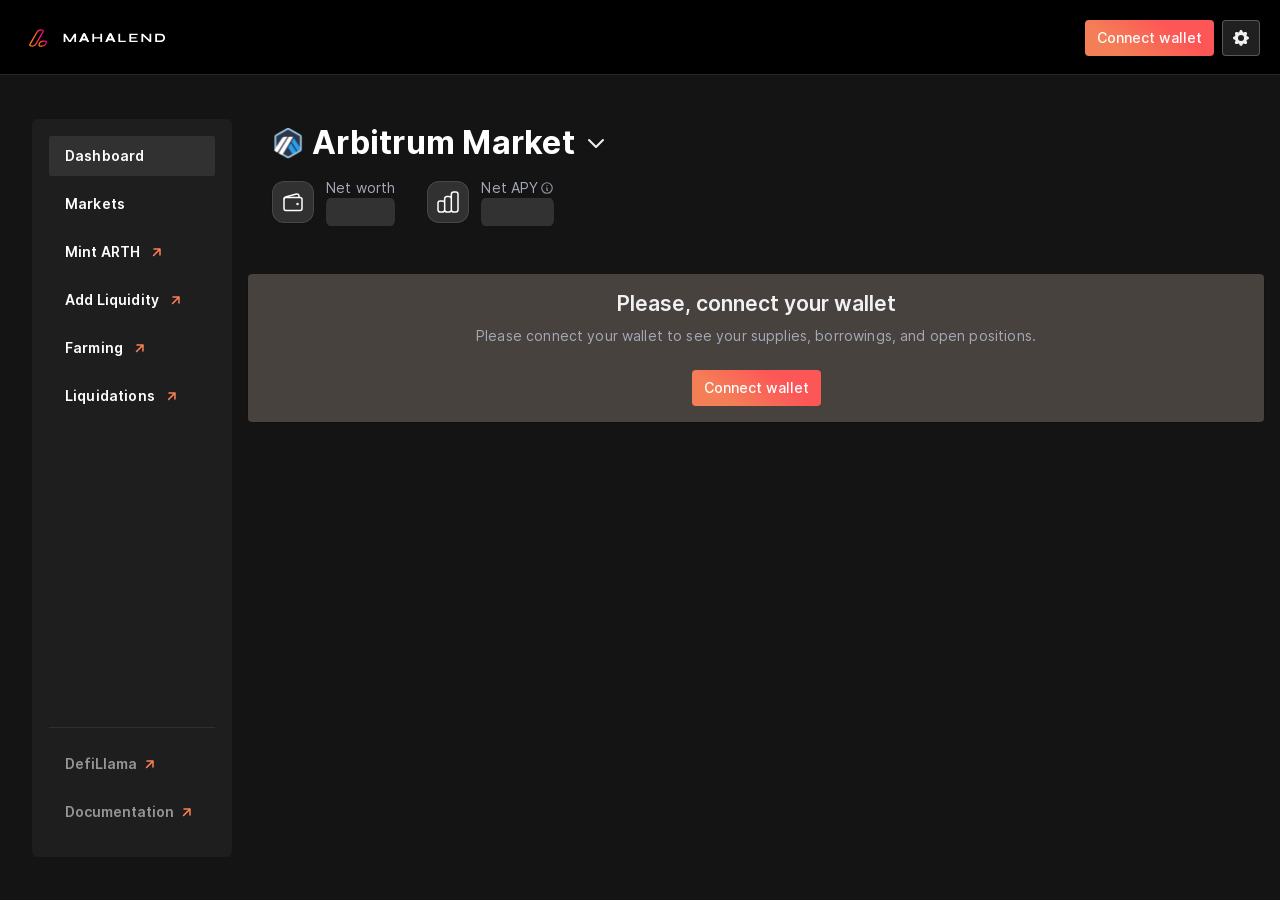
==== commit 04502d8f: "Updates" ====
--- a/index.html
+++ b/index.html
@@ -1 +1 @@
-<!DOCTYPE html><html lang="en"><head><meta charSet="utf-8"/><meta name="viewport" content="initial-scale=1, width=device-width"/><title>Mahalend - Mahalend | Powered By MahaDAO</title><meta name="description" content="ARTH is an algorithmic stablecoin that offers protection against inflation &amp; never erodes in value."/><meta property="og:title" content="Mahalend - Mahalend | Powered By MahaDAO"/><meta property="og:description" content="ARTH is an algorithmic stablecoin that offers protection against inflation &amp; never erodes in value."/><meta property="og:image" content="/_next/static/media/mahalendLogo.0e6e3e0b.png"/><meta name="twitter:image" content="/_next/static/media/mahalendLogo.0e6e3e0b.png"/><meta name="twitter:image:alt" content="mahalend image"/><meta name="twitter:site" content="@mahalend"/><meta property="twitter:card" content="summary_large_image"/><meta name="twitter:title" content="Mahalend | Powered By MahaDAO"/><meta name="twitter:description" content="ARTH is an algorithmic stablecoin that offers protection against inflation &amp; never erodes in value."/><meta name="keywords" content="Decentralized Finance, DeFi, lending, borrowing, stablecoins, Ethereum, assets, erc-20, smart contracts, open finance, trustless"/><meta name="next-head-count" content="14"/><meta name="theme-color" content="#00244D"/><link rel="shortcut icon" href="/favicon.ico"/><link rel="manifest" href="/manifest.json"/><style data-emotion="css-global 0"></style><style data-emotion="css-global 13d8jqe">html{-webkit-font-smoothing:antialiased;-moz-osx-font-smoothing:grayscale;box-sizing:border-box;-webkit-text-size-adjust:100%;}*,*::before,*::after{box-sizing:inherit;}strong,b{font-weight:700;}body{margin:0;color:#F1F1F3;background-color:#151414;}@media print{body{background-color:#fff;}}body::backdrop{background-color:#151414;}body{font-family:Inter,Arial;font-weight:400;font-size:0.875rem;min-width:375px;}body >div:first-of-type{min-height:100vh;display:-webkit-box;display:-webkit-flex;display:-ms-flexbox;display:flex;-webkit-flex-direction:column;-ms-flex-direction:column;flex-direction:column;}</style><style data-emotion="css-global 1prfaxn">@-webkit-keyframes mui-auto-fill{from{display:block;}}@keyframes mui-auto-fill{from{display:block;}}@-webkit-keyframes mui-auto-fill-cancel{from{display:block;}}@keyframes mui-auto-fill-cancel{from{display:block;}}</style><style data-emotion="css-global animation-c7515d">@-webkit-keyframes animation-c7515d{0%{opacity:1;}50%{opacity:0.4;}100%{opacity:1;}}@keyframes animation-c7515d{0%{opacity:1;}50%{opacity:0.4;}100%{opacity:1;}}</style><style data-emotion="css 1knoxz1 1q6fsju 5hicrt i9gxme 1x2ig0y 1me2gch 128l3m0 q5q60p 1100lx1 17fo2je gjdclq tjvesx 5rpyx5 fv3lde 1rr4qq7 fmj40q n3eta2 nkvznt 1czjwln 1bnrc0w 1s2gcw8 1g9eb0u 1t0b3c3 70qvj9 1slt5fp vc54u4 1jz7z4v 1k3x8v3 3wkjyw nqlg3w hdw1oc k7vncv ltjh6b bi16t4 j7qwjs 18biwo 1fzsl0k 19msauk ulme3a 1osfq0k jmow5f btozky p24x14 we4w1l 11zj654 1p4wjs1">.css-1knoxz1{height:75px;position:-webkit-sticky;position:sticky;top:0;-webkit-transition:top 300ms cubic-bezier(0.4, 0, 0.2, 1) 0ms;transition:top 300ms cubic-bezier(0.4, 0, 0.2, 1) 0ms;z-index:1100;background-color:#000000;display:-webkit-box;display:-webkit-flex;display:-ms-flexbox;display:flex;-webkit-align-items:center;-webkit-box-align:center;-ms-flex-align:center;align-items:center;-webkit-flex-direction:space-between;-ms-flex-direction:space-between;flex-direction:space-between;box-shadow:inset 0px -1px 0px rgba(242, 243, 247, 0.16);}@media (min-width:0px){.css-1knoxz1{padding:8px 8px 8px 20px;}}@media (min-width:640px){.css-1knoxz1{padding:8px 20px;}}.css-1q6fsju{margin:0;font-family:Inter,Arial;font-weight:400;letter-spacing:0.009375rem;line-height:143%;font-size:0.875rem;color:#EAEBEF;-webkit-text-decoration:none;text-decoration:none;line-height:0;margin-right:12px;-webkit-transition:0.3s ease all;transition:0.3s ease all;line-height:0;margin-right:12px;-webkit-transition:0.3s ease all;transition:0.3s ease all;}.css-1q6fsju:hover{opacity:0.7;}.css-1q6fsju:hover{opacity:0.7;}.css-5hicrt{margin-right:12px;}.css-i9gxme{-webkit-box-flex:1;-webkit-flex-grow:1;-ms-flex-positive:1;flex-grow:1;}.css-1x2ig0y{display:-webkit-inline-box;display:-webkit-inline-flex;display:-ms-inline-flexbox;display:inline-flex;-webkit-align-items:center;-webkit-box-align:center;-ms-flex-align:center;align-items:center;-webkit-box-pack:center;-ms-flex-pack:center;-webkit-justify-content:center;justify-content:center;position:relative;box-sizing:border-box;-webkit-tap-highlight-color:transparent;background-color:transparent;outline:0;border:0;margin:0;border-radius:0;padding:0;cursor:pointer;-webkit-user-select:none;-moz-user-select:none;-ms-user-select:none;user-select:none;vertical-align:middle;-moz-appearance:none;-webkit-appearance:none;-webkit-text-decoration:none;text-decoration:none;color:inherit;min-width:64px;padding:6px 16px;border-radius:4px;-webkit-transition:background-color 250ms cubic-bezier(0.4, 0, 0.2, 1) 0ms,box-shadow 250ms cubic-bezier(0.4, 0, 0.2, 1) 0ms,border-color 250ms cubic-bezier(0.4, 0, 0.2, 1) 0ms,color 250ms cubic-bezier(0.4, 0, 0.2, 1) 0ms;transition:background-color 250ms cubic-bezier(0.4, 0, 0.2, 1) 0ms,box-shadow 250ms cubic-bezier(0.4, 0, 0.2, 1) 0ms,border-color 250ms cubic-bezier(0.4, 0, 0.2, 1) 0ms,color 250ms cubic-bezier(0.4, 0, 0.2, 1) 0ms;box-shadow:none;border-radius:4px;font-family:Inter,Arial;font-weight:500;line-height:1.5rem;font-size:0.875rem;padding:6px 12px;color:#fff;background:linear-gradient(38.44deg, #F47F57 23.51%, #FD5656 69.95%);-webkit-transition:all 0.2s ease;transition:all 0.2s ease;}.css-1x2ig0y::-moz-focus-inner{border-style:none;}.css-1x2ig0y.Mui-disabled{pointer-events:none;cursor:default;}@media print{.css-1x2ig0y{-webkit-print-color-adjust:exact;color-adjust:exact;}}.css-1x2ig0y:hover{-webkit-text-decoration:none;text-decoration:none;background-color:rgba(241, 241, 243, 0.08);}@media (hover: none){.css-1x2ig0y:hover{background-color:transparent;}}.css-1x2ig0y.Mui-disabled{color:#EBEBEF4D;}.css-1x2ig0y:hover{box-shadow:none;}.css-1x2ig0y.Mui-focusVisible{box-shadow:none;}.css-1x2ig0y:active{box-shadow:none;}.css-1x2ig0y.Mui-disabled{box-shadow:none;}.css-1x2ig0y:hover,.css-1x2ig0y.Mui-focusVisible{background:linear-gradient(38.44deg, #F47F57 23.51%, #FD5656 69.95%);opacity:0.9;}.css-1x2ig0y:disabled{background:#FFFFFF19;cursor:not-allowed;}@media (min-width:0px){.css-1me2gch{display:none;}}@media (min-width:960px){.css-1me2gch{display:block;}}.css-128l3m0{display:-webkit-inline-box;display:-webkit-inline-flex;display:-ms-inline-flexbox;display:inline-flex;-webkit-align-items:center;-webkit-box-align:center;-ms-flex-align:center;align-items:center;-webkit-box-pack:center;-ms-flex-pack:center;-webkit-justify-content:center;justify-content:center;position:relative;box-sizing:border-box;-webkit-tap-highlight-color:transparent;background-color:transparent;outline:0;border:0;margin:0;border-radius:0;padding:0;cursor:pointer;-webkit-user-select:none;-moz-user-select:none;-ms-user-select:none;user-select:none;vertical-align:middle;-moz-appearance:none;-webkit-appearance:none;-webkit-text-decoration:none;text-decoration:none;color:inherit;min-width:64px;padding:6px 16px;border-radius:4px;-webkit-transition:background-color 250ms cubic-bezier(0.4, 0, 0.2, 1) 0ms,box-shadow 250ms cubic-bezier(0.4, 0, 0.2, 1) 0ms,border-color 250ms cubic-bezier(0.4, 0, 0.2, 1) 0ms,color 250ms cubic-bezier(0.4, 0, 0.2, 1) 0ms;transition:background-color 250ms cubic-bezier(0.4, 0, 0.2, 1) 0ms,box-shadow 250ms cubic-bezier(0.4, 0, 0.2, 1) 0ms,border-color 250ms cubic-bezier(0.4, 0, 0.2, 1) 0ms,color 250ms cubic-bezier(0.4, 0, 0.2, 1) 0ms;box-shadow:none;border-radius:4px;font-family:Inter,Arial;font-weight:500;line-height:1.5rem;font-size:0.875rem;padding:6px 12px;color:#fff;border:1px solid;border-color:#FFFFFF40;background-color:#FFFFFF20;padding:7px 8px;min-width:unset;margin-left:8px;}.css-128l3m0::-moz-focus-inner{border-style:none;}.css-128l3m0.Mui-disabled{pointer-events:none;cursor:default;}@media print{.css-128l3m0{-webkit-print-color-adjust:exact;color-adjust:exact;}}.css-128l3m0:hover{-webkit-text-decoration:none;text-decoration:none;background-color:rgba(241, 241, 243, 0.08);}@media (hover: none){.css-128l3m0:hover{background-color:transparent;}}.css-128l3m0.Mui-disabled{color:#EBEBEF4D;}.css-128l3m0:hover{box-shadow:none;}.css-128l3m0.Mui-focusVisible{box-shadow:none;}.css-128l3m0:active{box-shadow:none;}.css-128l3m0.Mui-disabled{box-shadow:none;}.css-128l3m0:hover,.css-128l3m0.Mui-focusVisible{background-color:#000000;}.css-q5q60p{-webkit-user-select:none;-moz-user-select:none;-ms-user-select:none;user-select:none;width:1em;height:1em;display:inline-block;fill:currentColor;-webkit-flex-shrink:0;-ms-flex-negative:0;flex-shrink:0;-webkit-transition:fill 200ms cubic-bezier(0.4, 0, 0.2, 1) 0ms;transition:fill 200ms cubic-bezier(0.4, 0, 0.2, 1) 0ms;font-size:1.25rem;color:#F1F1F3;}@media (min-width:0px){.css-1100lx1{display:-webkit-box;display:-webkit-flex;display:-ms-flexbox;display:flex;}}@media (min-width:960px){.css-1100lx1{display:none;}}.css-17fo2je{display:-webkit-box;display:-webkit-flex;display:-ms-flexbox;display:flex;-webkit-flex-direction:row;-ms-flex-direction:row;flex-direction:row;-webkit-flex:1;-ms-flex:1;flex:1;}.css-gjdclq{margin:0;font-family:Inter,Arial;font-weight:400;letter-spacing:0.009375rem;line-height:143%;font-size:0.875rem;color:#EAEBEF;-webkit-text-decoration:none;text-decoration:none;display:-webkit-inline-box;display:-webkit-inline-flex;display:-ms-inline-flexbox;display:inline-flex;-webkit-align-items:center;-webkit-box-align:center;-ms-flex-align:center;align-items:center;-webkit-box-pack:center;-ms-flex-pack:center;-webkit-justify-content:center;justify-content:center;position:relative;box-sizing:border-box;-webkit-tap-highlight-color:transparent;background-color:transparent;outline:0;border:0;margin:0;border-radius:0;padding:0;cursor:pointer;-webkit-user-select:none;-moz-user-select:none;-ms-user-select:none;user-select:none;vertical-align:middle;-moz-appearance:none;-webkit-appearance:none;-webkit-text-decoration:none;text-decoration:none;color:inherit;min-width:64px;padding:6px 8px;border-radius:4px;-webkit-transition:background-color 250ms cubic-bezier(0.4, 0, 0.2, 1) 0ms,box-shadow 250ms cubic-bezier(0.4, 0, 0.2, 1) 0ms,border-color 250ms cubic-bezier(0.4, 0, 0.2, 1) 0ms,color 250ms cubic-bezier(0.4, 0, 0.2, 1) 0ms;transition:background-color 250ms cubic-bezier(0.4, 0, 0.2, 1) 0ms,box-shadow 250ms cubic-bezier(0.4, 0, 0.2, 1) 0ms,border-color 250ms cubic-bezier(0.4, 0, 0.2, 1) 0ms,color 250ms cubic-bezier(0.4, 0, 0.2, 1) 0ms;color:#EAEBEF;box-shadow:none;border-radius:4px;font-family:Inter,Arial;font-weight:500;line-height:1.5rem;font-size:0.875rem;padding:6px 12px;color:#FFFFFF;width:100%;-webkit-box-pack:start;-ms-flex-pack:start;-webkit-justify-content:flex-start;justify-content:flex-start;border-radius:2px;padding:8px 16px;font-weight:600;margin-bottom:8px;position:relative;}.css-gjdclq::-moz-focus-inner{border-style:none;}.css-gjdclq.Mui-disabled{pointer-events:none;cursor:default;}@media print{.css-gjdclq{-webkit-print-color-adjust:exact;color-adjust:exact;}}.css-gjdclq:hover{-webkit-text-decoration:none;text-decoration:none;background-color:rgba(234, 235, 239, 0.08);}@media (hover: none){.css-gjdclq:hover{background-color:transparent;}}.css-gjdclq.Mui-disabled{color:#EBEBEF4D;}.css-gjdclq:hover{box-shadow:none;}.css-gjdclq.Mui-focusVisible{box-shadow:none;}.css-gjdclq:active{box-shadow:none;}.css-gjdclq.Mui-disabled{box-shadow:none;}.active.css-gjdclq:after,.css-gjdclq:hover.css-gjdclq:after{color:white;-webkit-transform:scaleX(1);-moz-transform:scaleX(1);-ms-transform:scaleX(1);transform:scaleX(1);transform-origin:bottom left;}.css-gjdclq:after{color:white;content:'';position:absolute;width:100%;-webkit-transform:scaleX(0);-moz-transform:scaleX(0);-ms-transform:scaleX(0);transform:scaleX(0);height:100%;border-radius:2px;top:0px;left:0;background:#FFFFFF16;transform-origin:bottom right;-webkit-transition:-webkit-transform 0.25s ease-out;transition:transform 0.25s ease-out;}.css-tjvesx{margin:0;font-family:Inter,Arial;font-weight:400;letter-spacing:0.009375rem;line-height:143%;font-size:0.875rem;color:#EAEBEF;-webkit-text-decoration:none;text-decoration:none;display:-webkit-inline-box;display:-webkit-inline-flex;display:-ms-inline-flexbox;display:inline-flex;-webkit-align-items:center;-webkit-box-align:center;-ms-flex-align:center;align-items:center;-webkit-box-pack:center;-ms-flex-pack:center;-webkit-justify-content:center;justify-content:center;position:relative;box-sizing:border-box;-webkit-tap-highlight-color:transparent;background-color:transparent;outline:0;border:0;margin:0;border-radius:0;padding:0;cursor:pointer;-webkit-user-select:none;-moz-user-select:none;-ms-user-select:none;user-select:none;vertical-align:middle;-moz-appearance:none;-webkit-appearance:none;-webkit-text-decoration:none;text-decoration:none;color:inherit;min-width:64px;padding:6px 8px;border-radius:4px;-webkit-transition:background-color 250ms cubic-bezier(0.4, 0, 0.2, 1) 0ms,box-shadow 250ms cubic-bezier(0.4, 0, 0.2, 1) 0ms,border-color 250ms cubic-bezier(0.4, 0, 0.2, 1) 0ms,color 250ms cubic-bezier(0.4, 0, 0.2, 1) 0ms;transition:background-color 250ms cubic-bezier(0.4, 0, 0.2, 1) 0ms,box-shadow 250ms cubic-bezier(0.4, 0, 0.2, 1) 0ms,border-color 250ms cubic-bezier(0.4, 0, 0.2, 1) 0ms,color 250ms cubic-bezier(0.4, 0, 0.2, 1) 0ms;color:#EAEBEF;box-shadow:none;border-radius:4px;font-family:Inter,Arial;font-weight:500;line-height:1.5rem;font-size:0.875rem;padding:6px 12px;color:#FFFFFF;width:100%;-webkit-box-pack:start;-ms-flex-pack:start;-webkit-justify-content:flex-start;justify-content:flex-start;border-radius:2px;padding:8px 16px;font-weight:600;margin-bottom:8px;position:relative;}.css-tjvesx::-moz-focus-inner{border-style:none;}.css-tjvesx.Mui-disabled{pointer-events:none;cursor:default;}@media print{.css-tjvesx{-webkit-print-color-adjust:exact;color-adjust:exact;}}.css-tjvesx:hover{-webkit-text-decoration:none;text-decoration:none;background-color:rgba(234, 235, 239, 0.08);}@media (hover: none){.css-tjvesx:hover{background-color:transparent;}}.css-tjvesx.Mui-disabled{color:#EBEBEF4D;}.css-tjvesx:hover{box-shadow:none;}.css-tjvesx.Mui-focusVisible{box-shadow:none;}.css-tjvesx:active{box-shadow:none;}.css-tjvesx.Mui-disabled{box-shadow:none;}.active.css-tjvesx:after,.css-tjvesx:hover.css-tjvesx:after{color:white;-webkit-transform:scaleX(1);-moz-transform:scaleX(1);-ms-transform:scaleX(1);transform:scaleX(1);transform-origin:bottom left;}.css-tjvesx:after{color:white;content:'';position:absolute;width:100%;-webkit-transform:scaleX(0);-moz-transform:scaleX(0);-ms-transform:scaleX(0);transform:scaleX(0);height:100%;border-radius:2px;top:0px;left:0;background:#FFFFFF16;transform-origin:bottom right;-webkit-transition:-webkit-transform 0.25s ease-out;transition:transform 0.25s ease-out;}.css-5rpyx5{margin-left:4px;width:24px;height:24px;}.css-fv3lde{-webkit-align-items:center;-webkit-box-align:center;-ms-flex-align:center;align-items:center;display:-webkit-box;display:-webkit-flex;display:-ms-flexbox;display:flex;}.css-1rr4qq7{-webkit-flex:1;-ms-flex:1;flex:1;}.css-fmj40q{background-color:#151414;color:#F1F1F3;}@media (min-width:0px){.css-fmj40q{padding-top:40px;padding-bottom:72px;}}@media (min-width:960px){.css-fmj40q{padding-top:48px;padding-bottom:80px;}}@media (min-width:1280px){.css-fmj40q{padding-bottom:94px;}}@media (min-width:1440px){.css-fmj40q{padding-bottom:92px;}}@media (min-width:1800px){.css-fmj40q{padding-bottom:96px;}}.css-n3eta2{width:100%;margin-left:auto;box-sizing:border-box;margin-right:auto;display:block;padding-left:8px;padding-right:8px;display:-webkit-box;display:-webkit-flex;display:-ms-flexbox;display:flex;-webkit-flex-direction:column;-ms-flex-direction:column;flex-direction:column;-webkit-flex:1;-ms-flex:1;flex:1;padding-bottom:39px;padding-bottom:0px;}@media (min-width:760px){.css-n3eta2{padding-left:12px;padding-right:12px;}}@media (min-width:1280px){.css-n3eta2{max-width:1280px;}}@media (min-width:0px){.css-n3eta2{padding-left:8px;padding-right:8px;}}@media (min-width:640px){.css-n3eta2{padding-left:20px;padding-right:20px;}}@media (min-width:760px){.css-n3eta2{padding-left:48px;padding-right:48px;}}@media (min-width:960px){.css-n3eta2{padding-left:96px;padding-right:96px;}}@media (min-width:1280px){.css-n3eta2{padding-left:16px;padding-right:16px;}}@media (min-width:1440px){.css-n3eta2{max-width:unset;padding-left:16px;padding-right:16px;}}@media (min-width:1800px){.css-n3eta2{padding-left:0;padding-right:0;max-width:1440px;}}@media (min-width:0px){.css-nkvznt{padding-left:16px;padding-right:16px;}}@media (min-width:640px){.css-nkvznt{padding-left:24px;padding-right:24px;}}.css-1czjwln{display:-webkit-box;display:-webkit-flex;display:-ms-flexbox;display:flex;margin-bottom:16px;}@media (min-width:0px){.css-1czjwln{-webkit-align-items:flex-start;-webkit-box-align:flex-start;-ms-flex-align:flex-start;align-items:flex-start;-webkit-flex-direction:column;-ms-flex-direction:column;flex-direction:column;}}@media (min-width:640px){.css-1czjwln{-webkit-align-items:center;-webkit-box-align:center;-ms-flex-align:center;align-items:center;-webkit-flex-direction:row;-ms-flex-direction:row;flex-direction:row;}}.css-1bnrc0w{display:-webkit-box;display:-webkit-flex;display:-ms-flexbox;display:flex;-webkit-align-items:flex-start;-webkit-box-align:flex-start;-ms-flex-align:flex-start;align-items:flex-start;margin-bottom:0px;}.css-1s2gcw8{display:-webkit-inline-box;display:-webkit-inline-flex;display:-ms-inline-flexbox;display:inline-flex;-webkit-flex-direction:column;-ms-flex-direction:column;flex-direction:column;position:relative;min-width:0;padding:0;margin:0;border:0;vertical-align:top;margin-right:8px;}.css-1s2gcw8 .MuiOutlinedInput-notchedOutline{border:none;}.css-1g9eb0u{color:#F1F1F3;line-height:1.4375em;box-sizing:border-box;position:relative;cursor:text;display:-webkit-inline-box;display:-webkit-inline-flex;display:-ms-inline-flexbox;display:inline-flex;-webkit-align-items:center;-webkit-box-align:center;-ms-flex-align:center;align-items:center;position:relative;border-radius:4px;border-radius:6px;border-color:#EBEBEF14;}.css-1g9eb0u.Mui-disabled{color:#62677B;cursor:default;}.css-1g9eb0u.MarketSwitcher__select .MuiSelect-outlined{padding:0px;background-color:transparent!important;}.css-1g9eb0u .MuiSelect-icon{color:#F1F1F3;}.css-1g9eb0u:hover .MuiOutlinedInput-notchedOutline{border-color:#F1F1F3;}@media (hover: none){.css-1g9eb0u:hover .MuiOutlinedInput-notchedOutline{border-color:rgba(255, 255, 255, 0.23);}}.css-1g9eb0u.Mui-focused .MuiOutlinedInput-notchedOutline{border-color:#EAEBEF;border-width:2px;}.css-1g9eb0u.Mui-error .MuiOutlinedInput-notchedOutline{border-color:#F44336;}.css-1g9eb0u.Mui-disabled .MuiOutlinedInput-notchedOutline{border-color:#EBEBEF4D;}.css-1g9eb0u:hover .MuiOutlinedInput-notchedOutline{border-color:#CBCDD8;}.css-1g9eb0u.Mui-focused .MuiOutlinedInput-notchedOutline{border-color:#CBCDD8;}.css-1g9eb0u.MarketSwitcher__select .MuiSelect-outlined{padding:0px;background-color:transparent!important;}.css-1g9eb0u .MuiSelect-icon{color:#F1F1F3;}.css-1t0b3c3{-moz-appearance:none;-webkit-appearance:none;-webkit-user-select:none;-moz-user-select:none;-ms-user-select:none;user-select:none;border-radius:4px;cursor:pointer;font:inherit;letter-spacing:inherit;color:currentColor;padding:4px 0 5px;border:0;box-sizing:content-box;background:none;height:1.4375em;margin:0;-webkit-tap-highlight-color:transparent;display:block;min-width:0;width:100%;-webkit-animation-name:mui-auto-fill-cancel;animation-name:mui-auto-fill-cancel;-webkit-animation-duration:10ms;animation-duration:10ms;padding:16.5px 14px;}.css-1t0b3c3:focus{border-radius:4px;}.css-1t0b3c3::-ms-expand{display:none;}.css-1t0b3c3.Mui-disabled{cursor:default;}.css-1t0b3c3[multiple]{height:auto;}.css-1t0b3c3:not([multiple]) option,.css-1t0b3c3:not([multiple]) optgroup{background-color:#48423e;}.css-1t0b3c3.css-1t0b3c3.css-1t0b3c3{padding-right:32px;}.css-1t0b3c3.MuiSelect-select{height:auto;min-height:1.4375em;text-overflow:ellipsis;white-space:nowrap;overflow:hidden;}.css-1t0b3c3.MuiSelect-select{background-color:#48423e;font-family:Inter,Arial;font-weight:500;line-height:1.5rem;font-size:0.875rem;padding:6px 12px;color:#F1F1F3;}.css-1t0b3c3::-webkit-input-placeholder{color:currentColor;opacity:0.5;-webkit-transition:opacity 200ms cubic-bezier(0.4, 0, 0.2, 1) 0ms;transition:opacity 200ms cubic-bezier(0.4, 0, 0.2, 1) 0ms;}.css-1t0b3c3::-moz-placeholder{color:currentColor;opacity:0.5;-webkit-transition:opacity 200ms cubic-bezier(0.4, 0, 0.2, 1) 0ms;transition:opacity 200ms cubic-bezier(0.4, 0, 0.2, 1) 0ms;}.css-1t0b3c3:-ms-input-placeholder{color:currentColor;opacity:0.5;-webkit-transition:opacity 200ms cubic-bezier(0.4, 0, 0.2, 1) 0ms;transition:opacity 200ms cubic-bezier(0.4, 0, 0.2, 1) 0ms;}.css-1t0b3c3::-ms-input-placeholder{color:currentColor;opacity:0.5;-webkit-transition:opacity 200ms cubic-bezier(0.4, 0, 0.2, 1) 0ms;transition:opacity 200ms cubic-bezier(0.4, 0, 0.2, 1) 0ms;}.css-1t0b3c3:focus{outline:0;}.css-1t0b3c3:invalid{box-shadow:none;}.css-1t0b3c3::-webkit-search-decoration{-webkit-appearance:none;}label[data-shrink=false]+.MuiInputBase-formControl .css-1t0b3c3::-webkit-input-placeholder{opacity:0!important;}label[data-shrink=false]+.MuiInputBase-formControl .css-1t0b3c3::-moz-placeholder{opacity:0!important;}label[data-shrink=false]+.MuiInputBase-formControl .css-1t0b3c3:-ms-input-placeholder{opacity:0!important;}label[data-shrink=false]+.MuiInputBase-formControl .css-1t0b3c3::-ms-input-placeholder{opacity:0!important;}label[data-shrink=false]+.MuiInputBase-formControl .css-1t0b3c3:focus::-webkit-input-placeholder{opacity:0.5;}label[data-shrink=false]+.MuiInputBase-formControl .css-1t0b3c3:focus::-moz-placeholder{opacity:0.5;}label[data-shrink=false]+.MuiInputBase-formControl .css-1t0b3c3:focus:-ms-input-placeholder{opacity:0.5;}label[data-shrink=false]+.MuiInputBase-formControl .css-1t0b3c3:focus::-ms-input-placeholder{opacity:0.5;}.css-1t0b3c3.Mui-disabled{opacity:1;-webkit-text-fill-color:#62677B;}.css-1t0b3c3:-webkit-autofill{-webkit-animation-duration:5000s;animation-duration:5000s;-webkit-animation-name:mui-auto-fill;animation-name:mui-auto-fill;}.css-1t0b3c3:-webkit-autofill{-webkit-box-shadow:0 0 0 100px #266798 inset;-webkit-text-fill-color:#fff;caret-color:#fff;border-radius:inherit;}.css-70qvj9{display:-webkit-box;display:-webkit-flex;display:-ms-flexbox;display:flex;-webkit-align-items:center;-webkit-box-align:center;-ms-flex-align:center;align-items:center;}.css-1slt5fp{margin-right:8px;width:28px;height:28px;position:relative;}.css-vc54u4{margin-right:4px;display:-webkit-inline-box;display:-webkit-inline-flex;display:-ms-inline-flexbox;display:inline-flex;-webkit-align-items:flex-start;-webkit-box-align:flex-start;-ms-flex-align:flex-start;align-items:flex-start;}.css-1jz7z4v{margin:0;font-family:Inter,Arial;font-weight:700;letter-spacing:0.015625rem;line-height:123.5%;font-size:1.75rem;color:#fff;margin-right:4px;}.css-1k3x8v3{bottom:0;left:0;position:absolute;opacity:0;pointer-events:none;width:100%;box-sizing:border-box;}.css-3wkjyw{-webkit-user-select:none;-moz-user-select:none;-ms-user-select:none;user-select:none;width:1em;height:1em;display:inline-block;fill:currentColor;-webkit-flex-shrink:0;-ms-flex-negative:0;flex-shrink:0;-webkit-transition:fill 200ms cubic-bezier(0.4, 0, 0.2, 1) 0ms;transition:fill 200ms cubic-bezier(0.4, 0, 0.2, 1) 0ms;font-size:1.5rem;position:absolute;right:7px;top:calc(50% - .5em);pointer-events:none;color:#EBEBEF8F;}.css-3wkjyw.Mui-disabled{color:#EBEBEF4D;}.css-nqlg3w{text-align:left;position:absolute;bottom:0;right:0;top:-5px;left:0;margin:0;padding:0 8px;pointer-events:none;border-radius:inherit;border-style:solid;border-width:1px;overflow:hidden;min-width:0%;border-color:rgba(255, 255, 255, 0.23);}.css-hdw1oc{float:unset;overflow:hidden;padding:0;line-height:11px;-webkit-transition:width 150ms cubic-bezier(0.0, 0, 0.2, 1) 0ms;transition:width 150ms cubic-bezier(0.0, 0, 0.2, 1) 0ms;}.css-k7vncv{display:-webkit-box;display:-webkit-flex;display:-ms-flexbox;display:flex;-webkit-align-items:flex-start;-webkit-box-align:flex-start;-ms-flex-align:flex-start;align-items:flex-start;-webkit-box-flex-wrap:wrap;-webkit-flex-wrap:wrap;-ms-flex-wrap:wrap;flex-wrap:wrap;width:100%;}@media (min-width:0px){.css-k7vncv{gap:12px;}}@media (min-width:640px){.css-k7vncv{gap:32px;}}.css-ltjh6b{display:-webkit-box;display:-webkit-flex;display:-ms-flexbox;display:flex;-webkit-align-items:center;-webkit-box-align:center;-ms-flex-align:center;align-items:center;}@media (min-width:0px){.css-ltjh6b{width:calc(50% - 12px);}}@media (min-width:640px){.css-ltjh6b{width:unset;}}.css-bi16t4{-webkit-align-items:center;-webkit-box-align:center;-ms-flex-align:center;align-items:center;-webkit-box-pack:center;-ms-flex-pack:center;-webkit-justify-content:center;justify-content:center;border:1px solid #EBEBED1F;border-radius:12px;background-color:#FFFFFF20;box-shadow:0px 2px 1px rgba(0, 0, 0, 0.05),0px 0px 1px rgba(0, 0, 0, 0.25);width:42px;height:42px;margin-right:12px;}@media (min-width:0px){.css-bi16t4{display:none;}}@media (min-width:960px){.css-bi16t4{display:-webkit-box;display:-webkit-flex;display:-ms-flexbox;display:flex;}}.css-j7qwjs{display:-webkit-box;display:-webkit-flex;display:-ms-flexbox;display:flex;-webkit-flex-direction:column;-ms-flex-direction:column;flex-direction:column;}.css-18biwo{display:-webkit-inline-box;display:-webkit-inline-flex;display:-ms-inline-flexbox;display:inline-flex;-webkit-align-items:center;-webkit-box-align:center;-ms-flex-align:center;align-items:center;}.css-1fzsl0k{margin:0;font-family:Inter,Arial;font-weight:400;letter-spacing:0.009375rem;line-height:1rem;font-size:0.75rem;color:#A5A8B6;}.css-19msauk{display:block;background-color:rgba(241, 241, 243, 0.13);height:auto;margin-top:0;margin-bottom:0;transform-origin:0 55%;-webkit-transform:scale(1, 0.60);-moz-transform:scale(1, 0.60);-ms-transform:scale(1, 0.60);transform:scale(1, 0.60);border-radius:4px/6.7px;-webkit-animation:animation-c7515d 1.5s ease-in-out 0.5s infinite;animation:animation-c7515d 1.5s ease-in-out 0.5s infinite;-webkit-transform:unset;-moz-transform:unset;-ms-transform:unset;transform:unset;background:#FFFFFF20;}.css-19msauk:empty:before{content:"\00a0";}.css-ulme3a{display:-webkit-inline-box;display:-webkit-inline-flex;display:-ms-inline-flexbox;display:inline-flex;cursor:pointer;-webkit-transition:all 0.2s ease;transition:all 0.2s ease;}.css-ulme3a:hover{opacity:0.5;}.css-1osfq0k{display:-webkit-inline-box;display:-webkit-inline-flex;display:-ms-inline-flexbox;display:inline-flex;-webkit-align-items:center;-webkit-box-align:center;-ms-flex-align:center;align-items:center;-webkit-box-pack:center;-ms-flex-pack:center;-webkit-justify-content:center;justify-content:center;position:relative;box-sizing:border-box;-webkit-tap-highlight-color:transparent;background-color:transparent;outline:0;border:0;margin:0;border-radius:0;padding:0;cursor:pointer;-webkit-user-select:none;-moz-user-select:none;-ms-user-select:none;user-select:none;vertical-align:middle;-moz-appearance:none;-webkit-appearance:none;-webkit-text-decoration:none;text-decoration:none;color:inherit;text-align:center;-webkit-flex:0 0 auto;-ms-flex:0 0 auto;flex:0 0 auto;font-size:1.5rem;padding:8px;border-radius:50%;overflow:visible;color:#EBEBEF8F;-webkit-transition:background-color 150ms cubic-bezier(0.4, 0, 0.2, 1) 0ms;transition:background-color 150ms cubic-bezier(0.4, 0, 0.2, 1) 0ms;display:-webkit-box;display:-webkit-flex;display:-ms-flexbox;display:flex;-webkit-align-items:center;-webkit-box-align:center;-ms-flex-align:center;align-items:center;-webkit-box-pack:center;-ms-flex-pack:center;-webkit-justify-content:center;justify-content:center;width:14px;height:14px;border-radius:50%;padding:0px;min-width:0;margin-left:2px;}.css-1osfq0k::-moz-focus-inner{border-style:none;}.css-1osfq0k.Mui-disabled{pointer-events:none;cursor:default;}@media print{.css-1osfq0k{-webkit-print-color-adjust:exact;color-adjust:exact;}}.css-1osfq0k:hover{background-color:rgba(235, 235, 239, 0.08);}@media (hover: none){.css-1osfq0k:hover{background-color:transparent;}}.css-1osfq0k.Mui-disabled{background-color:transparent;color:#EBEBEF4D;}.css-jmow5f{-webkit-user-select:none;-moz-user-select:none;-ms-user-select:none;user-select:none;width:1em;height:1em;display:inline-block;fill:currentColor;-webkit-flex-shrink:0;-ms-flex-negative:0;flex-shrink:0;-webkit-transition:fill 200ms cubic-bezier(0.4, 0, 0.2, 1) 0ms;transition:fill 200ms cubic-bezier(0.4, 0, 0.2, 1) 0ms;font-size:1.5rem;font-size:14px;color:#8E92A3;border-radius:50%;}.css-jmow5f:hover{color:#29B6F6;}.css-btozky{display:-webkit-box;display:-webkit-flex;display:-ms-flexbox;display:flex;-webkit-flex-direction:column;-ms-flex-direction:column;flex-direction:column;-webkit-flex:1;-ms-flex:1;flex:1;}@media (min-width:0px){.css-btozky{margin-top:-32px;}}@media (min-width:1280px){.css-btozky{margin-top:-46px;}}@media (min-width:1440px){.css-btozky{margin-top:-44px;}}@media (min-width:1800px){.css-btozky{margin-top:-48px;}}.css-p24x14{width:100%;margin-left:auto;box-sizing:border-box;margin-right:auto;display:block;padding-left:8px;padding-right:8px;display:-webkit-box;display:-webkit-flex;display:-ms-flexbox;display:flex;-webkit-flex-direction:column;-ms-flex-direction:column;flex-direction:column;-webkit-flex:1;-ms-flex:1;flex:1;padding-bottom:39px;}@media (min-width:760px){.css-p24x14{padding-left:12px;padding-right:12px;}}@media (min-width:1280px){.css-p24x14{max-width:1280px;}}@media (min-width:0px){.css-p24x14{padding-left:8px;padding-right:8px;}}@media (min-width:640px){.css-p24x14{padding-left:20px;padding-right:20px;}}@media (min-width:760px){.css-p24x14{padding-left:48px;padding-right:48px;}}@media (min-width:960px){.css-p24x14{padding-left:96px;padding-right:96px;}}@media (min-width:1280px){.css-p24x14{padding-left:16px;padding-right:16px;}}@media (min-width:1440px){.css-p24x14{max-width:unset;padding-left:16px;padding-right:16px;}}@media (min-width:1800px){.css-p24x14{padding-left:0;padding-right:0;max-width:1440px;}}.css-we4w1l{background-color:#48423e;color:#F1F1F3;-webkit-transition:box-shadow 300ms cubic-bezier(0.4, 0, 0.2, 1) 0ms;transition:box-shadow 300ms cubic-bezier(0.4, 0, 0.2, 1) 0ms;border-radius:4px;box-shadow:0px 2px 1px -1px rgba(0,0,0,0.2),0px 1px 1px 0px rgba(0,0,0,0.14),0px 1px 3px 0px rgba(0,0,0,0.12);background-image:linear-gradient(rgba(255, 255, 255, 0.05), rgba(255, 255, 255, 0.05));border-radius:4px;box-shadow:0px 2px 1px rgba(0, 0, 0, 0.05),0px 0px 1px rgba(0, 0, 0, 0.25);background-image:none;display:-webkit-box;display:-webkit-flex;display:-ms-flexbox;display:flex;-webkit-flex-direction:column;-ms-flex-direction:column;flex-direction:column;-webkit-align-items:center;-webkit-box-align:center;-ms-flex-align:center;align-items:center;-webkit-box-pack:center;-ms-flex-pack:center;-webkit-justify-content:center;justify-content:center;text-align:center;padding:16px;-webkit-flex:1;-ms-flex:1;flex:1;}.css-11zj654{margin:0;font-family:Inter,Arial;font-weight:600;letter-spacing:unset;line-height:133.4%;font-size:1.3125rem;margin-bottom:8px;}.css-1p4wjs1{margin:0;font-family:Inter,Arial;font-weight:400;letter-spacing:0.009375rem;line-height:143%;font-size:0.875rem;color:#A5A8B6;margin-bottom:24px;}</style><link rel="preload" href="/_next/static/css/1ada8e81c058ec4d.css" as="style"/><link rel="stylesheet" href="/_next/static/css/1ada8e81c058ec4d.css" data-n-g=""/><noscript data-n-css=""></noscript><script defer="" nomodule="" src="/_next/static/chunks/polyfills-5cd94c89d3acac5f.js"></script><script src="/_next/static/chunks/webpack-d2a23737073c6921.js" defer=""></script><script src="/_next/static/chunks/framework-bb5c596eafb42b22.js" defer=""></script><script src="/_next/static/chunks/main-166ebf8347b95292.js" defer=""></script><script src="/_next/static/chunks/pages/_app-32e9b21de7eafa8b.js" defer=""></script><script src="/_next/static/chunks/994-024d1251bcf7ce5b.js" defer=""></script><script src="/_next/static/chunks/230-7cf16ec0da204975.js" defer=""></script><script src="/_next/static/chunks/448-b6cf057d2476fd74.js" defer=""></script><script src="/_next/static/chunks/pages/index-0c42d6a6fe31ab9c.js" defer=""></script><script src="/_next/static/L9emJm356AfrCokxM0jne/_buildManifest.js" defer=""></script><script src="/_next/static/L9emJm356AfrCokxM0jne/_ssgManifest.js" defer=""></script><script src="/_next/static/L9emJm356AfrCokxM0jne/_middlewareManifest.js" defer=""></script></head><body><div id="__next" data-reactroot=""><header class="MuiBox-root css-1knoxz1"><a class="MuiTypography-root MuiTypography-description MuiLink-root MuiLink-underlineNone MuiBox-root active css-1q6fsju" aria-label="Go to homepage" href="/"><img src="/mahalendLogo.svg" alt="An SVG of an eye" height="36"/></a><div class="MuiBox-root css-5hicrt"></div><div class="MuiBox-root css-i9gxme"></div><button class="MuiButton-root MuiButton-gradient MuiButton-gradientPrimary MuiButton-sizeMedium MuiButton-gradientSizeMedium MuiButton-disableElevation MuiButtonBase-root  css-1x2ig0y" tabindex="0" type="button" aria-label="wallet" id="wallet-button" aria-haspopup="true">Connect wallet</button><div class="MuiBox-root css-1me2gch"><button class="MuiButton-root MuiButton-surface MuiButton-surfacePrimary MuiButton-sizeMedium MuiButton-surfaceSizeMedium MuiButton-disableElevation MuiButtonBase-root  css-128l3m0" tabindex="0" type="button" aria-label="settings" id="settings-button" aria-haspopup="true"><svg class="MuiSvgIcon-root MuiSvgIcon-fontSizeSmall css-q5q60p" focusable="false" aria-hidden="true" viewBox="0 0 24 24"><svg xmlns="http://www.w3.org/2000/svg" viewBox="0 0 20 20" fill="currentColor" aria-hidden="true"><path fill-rule="evenodd" d="M11.49 3.17c-.38-1.56-2.6-1.56-2.98 0a1.532 1.532 0 01-2.286.948c-1.372-.836-2.942.734-2.106 2.106.54.886.061 2.042-.947 2.287-1.561.379-1.561 2.6 0 2.978a1.532 1.532 0 01.947 2.287c-.836 1.372.734 2.942 2.106 2.106a1.532 1.532 0 012.287.947c.379 1.561 2.6 1.561 2.978 0a1.533 1.533 0 012.287-.947c1.372.836 2.942-.734 2.106-2.106a1.533 1.533 0 01.947-2.287c1.561-.379 1.561-2.6 0-2.978a1.532 1.532 0 01-.947-2.287c.836-1.372-.734-2.942-2.106-2.106a1.532 1.532 0 01-2.287-.947zM10 13a3 3 0 100-6 3 3 0 000 6z" clip-rule="evenodd"></path></svg></svg></button></div><div class="MuiBox-root css-1100lx1"><button class="MuiButton-root MuiButton-surface MuiButton-surfacePrimary MuiButton-sizeMedium MuiButton-surfaceSizeMedium MuiButton-disableElevation MuiButtonBase-root  css-128l3m0" tabindex="0" type="button"><svg class="MuiSvgIcon-root MuiSvgIcon-fontSizeSmall css-q5q60p" focusable="false" aria-hidden="true" viewBox="0 0 24 24"><svg xmlns="http://www.w3.org/2000/svg" fill="none" viewBox="0 0 24 24" stroke-width="2" stroke="currentColor" aria-hidden="true"><path stroke-linecap="round" stroke-linejoin="round" d="M4 6h16M4 12h16M4 18h16"></path></svg></svg></button></div></header><main class="MuiBox-root css-17fo2je"><div class="MuiBox-root css-0"><div class="SidebarContainer" id="sidebar_container"><div class="TopSideBar"><div><a class="MuiTypography-root MuiTypography-description MuiLink-root MuiLink-underlineNone MuiButton-root MuiButton-text MuiButton-textPrimary MuiButton-sizeMedium MuiButton-textSizeMedium MuiButton-disableElevation MuiButtonBase-root  active css-tjvesx" tabindex="0" href="/">Dashboard</a></div><div><a class="MuiTypography-root MuiTypography-description MuiLink-root MuiLink-underlineNone MuiButton-root MuiButton-text MuiButton-textPrimary MuiButton-sizeMedium MuiButton-textSizeMedium MuiButton-disableElevation MuiButtonBase-root  css-tjvesx" tabindex="0" href="/markets/">Markets</a></div><div><a class="MuiTypography-root MuiTypography-description MuiLink-root MuiLink-underlineNone MuiButton-root MuiButton-text MuiButton-textPrimary MuiButton-sizeMedium MuiButton-textSizeMedium MuiButton-disableElevation MuiButtonBase-root  css-gjdclq" href="https://arth.loans/#/loan/add/ETH" target="_blank" tabindex="0">Mint ARTH<div class="MuiBox-root css-5rpyx5"><svg width="24" height="24" viewBox="0 0 24 24" fill="none" xmlns="http://www.w3.org/2000/svg"><rect width="1.5" height="9.768" rx="0.75" transform="scale(1 -1) rotate(-45 -14.46 -18.01)" fill="#FF7F57"></rect><path d="M15.983 15.016v-6h-6" stroke="#FF7F57" stroke-width="1.5" stroke-linecap="round" stroke-linejoin="round"></path></svg></div></a></div><div><a class="MuiTypography-root MuiTypography-description MuiLink-root MuiLink-underlineNone MuiButton-root MuiButton-text MuiButton-textPrimary MuiButton-sizeMedium MuiButton-textSizeMedium MuiButton-disableElevation MuiButtonBase-root  css-gjdclq" href="https://vaults.arth.loans/#/arth-eth-strategy" target="_blank" tabindex="0">Add Liquidity<div class="MuiBox-root css-5rpyx5"><svg width="24" height="24" viewBox="0 0 24 24" fill="none" xmlns="http://www.w3.org/2000/svg"><rect width="1.5" height="9.768" rx="0.75" transform="scale(1 -1) rotate(-45 -14.46 -18.01)" fill="#FF7F57"></rect><path d="M15.983 15.016v-6h-6" stroke="#FF7F57" stroke-width="1.5" stroke-linecap="round" stroke-linejoin="round"></path></svg></div></a></div><div><a class="MuiTypography-root MuiTypography-description MuiLink-root MuiLink-underlineNone MuiButton-root MuiButton-text MuiButton-textPrimary MuiButton-sizeMedium MuiButton-textSizeMedium MuiButton-disableElevation MuiButtonBase-root  css-gjdclq" href="https://arth.loans/#/farming" target="_blank" tabindex="0">Farming<div class="MuiBox-root css-5rpyx5"><svg width="24" height="24" viewBox="0 0 24 24" fill="none" xmlns="http://www.w3.org/2000/svg"><rect width="1.5" height="9.768" rx="0.75" transform="scale(1 -1) rotate(-45 -14.46 -18.01)" fill="#FF7F57"></rect><path d="M15.983 15.016v-6h-6" stroke="#FF7F57" stroke-width="1.5" stroke-linecap="round" stroke-linejoin="round"></path></svg></div></a></div></div><div class="BottomSideBar"><a class="StyledLinkHref" href="https://defillama.com/protocol/mahalend" target="_blank" rel="noreferrer"><div class="MuiBox-root css-fv3lde"><p>DefiLlama</p><svg width="24" height="24" viewBox="0 0 24 24" fill="none" xmlns="http://www.w3.org/2000/svg"><rect width="1.5" height="9.768" rx="0.75" transform="scale(1 -1) rotate(-45 -14.46 -18.01)" fill="#FF7F57"></rect><path d="M15.983 15.016v-6h-6" stroke="#FF7F57" stroke-width="1.5" stroke-linecap="round" stroke-linejoin="round"></path></svg></div></a><a class="StyledLinkHref" href="https://docs.mahalend.com/" target="_blank" rel="noreferrer"><div class="MuiBox-root css-fv3lde"><p>Documentation</p><svg width="24" height="24" viewBox="0 0 24 24" fill="none" xmlns="http://www.w3.org/2000/svg"><rect width="1.5" height="9.768" rx="0.75" transform="scale(1 -1) rotate(-45 -14.46 -18.01)" fill="#FF7F57"></rect><path d="M15.983 15.016v-6h-6" stroke="#FF7F57" stroke-width="1.5" stroke-linecap="round" stroke-linejoin="round"></path></svg></div></a></div></div></div><div class="MuiBox-root css-1rr4qq7" style="max-width:100vw"><div class="MuiBox-root css-fmj40q"><div class="MuiContainer-root MuiContainer-maxWidthLg css-n3eta2"><div class="MuiBox-root css-nkvznt"><div class="MuiBox-root css-1czjwln"><div class="MuiBox-root css-1bnrc0w"><div class="MuiFormControl-root MuiTextField-root css-1s2gcw8" aria-label="select market" data-cy="marketSelector"><div variant="outlined" class="MuiOutlinedInput-root MuiInputBase-root MuiInputBase-colorPrimary MuiInputBase-formControl MarketSwitcher__select css-1g9eb0u"><div tabindex="0" role="button" aria-expanded="false" aria-haspopup="listbox" class="MuiSelect-select MuiSelect-outlined MuiOutlinedInput-input MuiInputBase-input css-1t0b3c3"><div class="MuiBox-root css-70qvj9"><div class="MuiBox-root css-1slt5fp"><img src="/icons/networks/arbitrum.svg" alt="" width="100%" height="100%"/></div><div class="MuiBox-root css-vc54u4"><h1 class="MuiTypography-root MuiTypography-h1 css-1jz7z4v">Arbitrum<!-- --> </h1></div></div></div><input value="proto_arbitrum_v3" aria-hidden="true" tabindex="-1" class="MuiSelect-nativeInput css-1k3x8v3"/><svg class="MuiSvgIcon-root MuiSvgIcon-fontSizeMedium MuiSelect-icon MuiSelect-iconOutlined css-3wkjyw" focusable="false" aria-hidden="true" viewBox="0 0 24 24"><svg xmlns="http://www.w3.org/2000/svg" fill="none" viewBox="0 0 24 24" stroke-width="2" stroke="currentColor" aria-hidden="true"><path stroke-linecap="round" stroke-linejoin="round" d="M19 9l-7 7-7-7"></path></svg></svg><fieldset aria-hidden="true" class="MuiOutlinedInput-notchedOutline css-nqlg3w"><legend class="css-hdw1oc"><span class="notranslate">​</span></legend></fieldset></div></div></div></div><div class="MuiBox-root css-k7vncv"><div class="MuiBox-root css-ltjh6b"><div class="MuiBox-root css-bi16t4"><svg width="20" height="19" viewBox="0 0 20 19" fill="none" xmlns="http://www.w3.org/2000/svg"><path d="M17 17.398H3a2 2 0 0 1-2-2v-9a2 2 0 0 1 2-2h14a2 2 0 0 1 2 2v9a2 2 0 0 1-2 2Z" stroke="#FFF" stroke-width="1.5"></path><path d="M14.5 11.398a.5.5 0 1 1 0-1 .5.5 0 0 1 0 1Z" stroke="#FFF" stroke-width="1.5" stroke-linecap="round" stroke-linejoin="round"></path><path d="M16 4.398V3a2 2 0 0 0-2.515-1.932l-11 2.933A2 2 0 0 0 1 5.934v.464" stroke="#FFF" stroke-width="1.5"></path></svg></div><div class="MuiBox-root css-j7qwjs"><div class="MuiBox-root css-18biwo"><div class="MuiTypography-root MuiTypography-caption css-1fzsl0k">Net worth</div></div><span class="MuiSkeleton-root MuiSkeleton-text MuiSkeleton-pulse css-19msauk" style="height:24px"></span></div></div><div class="MuiBox-root css-ltjh6b"><div class="MuiBox-root css-bi16t4"><svg width="24" height="24" viewBox="0 0 24 24" fill="none" xmlns="http://www.w3.org/2000/svg"><path d="M8.667 19.778V13.11a2.222 2.222 0 0 0-2.223-2.222H4.222A2.222 2.222 0 0 0 2 13.11v6.667A2.222 2.222 0 0 0 4.222 22h2.222a2.222 2.222 0 0 0 2.223-2.222Zm0 0V8.667a2.222 2.222 0 0 1 2.222-2.223h2.222a2.222 2.222 0 0 1 2.222 2.223v11.11m-6.666 0A2.222 2.222 0 0 0 10.889 22h2.222a2.222 2.222 0 0 0 2.222-2.222m0 0V4.222A2.222 2.222 0 0 1 17.556 2h2.222A2.222 2.222 0 0 1 22 4.222v15.556A2.222 2.222 0 0 1 19.778 22h-2.222a2.222 2.222 0 0 1-2.223-2.222Z" stroke="#FFF" stroke-width="1.5" stroke-linecap="round" stroke-linejoin="round"></path></svg></div><div class="MuiBox-root css-j7qwjs"><div class="MuiBox-root css-18biwo"><div class="MuiTypography-root MuiTypography-caption css-1fzsl0k"><div style="display:flex">Net APY<div class="MuiBox-root css-70qvj9"><div class="MuiBox-root css-ulme3a"><button class="MuiButtonBase-root MuiIconButton-root MuiIconButton-sizeMedium css-1osfq0k" tabindex="0" type="button"><svg class="MuiSvgIcon-root MuiSvgIcon-fontSizeMedium css-jmow5f" focusable="false" aria-hidden="true" viewBox="0 0 24 24"><svg xmlns="http://www.w3.org/2000/svg" fill="none" viewBox="0 0 24 24" stroke-width="2" stroke="currentColor" aria-hidden="true"><path stroke-linecap="round" stroke-linejoin="round" d="M13 16h-1v-4h-1m1-4h.01M21 12a9 9 0 11-18 0 9 9 0 0118 0z"></path></svg></svg></button></div></div></div></div></div><span class="MuiSkeleton-root MuiSkeleton-text MuiSkeleton-pulse css-19msauk" style="height:24px"></span></div></div></div></div></div></div><div class="MuiBox-root css-btozky"><div class="MuiContainer-root MuiContainer-maxWidthLg css-p24x14"><div class="MuiPaper-root MuiPaper-elevation MuiPaper-rounded MuiPaper-elevation1 css-we4w1l"><h2 class="MuiTypography-root MuiTypography-h2 css-11zj654">Please, connect your wallet</h2><p class="MuiTypography-root MuiTypography-description css-1p4wjs1">Please connect your wallet to see your supplies, borrowings, and open positions.</p><button class="MuiButton-root MuiButton-gradient MuiButton-gradientPrimary MuiButton-sizeMedium MuiButton-gradientSizeMedium MuiButton-disableElevation MuiButtonBase-root  css-1x2ig0y" tabindex="0" type="button">Connect wallet</button></div></div></div></div></main></div><script id="__NEXT_DATA__" type="application/json">{"props":{"pageProps":{}},"page":"/","query":{},"buildId":"L9emJm356AfrCokxM0jne","nextExport":true,"autoExport":true,"isFallback":false,"scriptLoader":[]}</script></body></html>+<!DOCTYPE html><html lang="en"><head><meta charSet="utf-8"/><meta name="viewport" content="initial-scale=1, width=device-width"/><title>Mahalend - Mahalend | Powered By MahaDAO</title><meta name="description" content="ARTH is an algorithmic stablecoin that offers protection against inflation &amp; never erodes in value."/><meta property="og:title" content="Mahalend - Mahalend | Powered By MahaDAO"/><meta property="og:description" content="ARTH is an algorithmic stablecoin that offers protection against inflation &amp; never erodes in value."/><meta property="og:image" content="/_next/static/media/mahalendLogo.0e6e3e0b.png"/><meta name="twitter:image" content="/_next/static/media/mahalendLogo.0e6e3e0b.png"/><meta name="twitter:image:alt" content="mahalend image"/><meta name="twitter:site" content="@mahalend"/><meta property="twitter:card" content="summary_large_image"/><meta name="twitter:title" content="Mahalend | Powered By MahaDAO"/><meta name="twitter:description" content="ARTH is an algorithmic stablecoin that offers protection against inflation &amp; never erodes in value."/><meta name="keywords" content="Decentralized Finance, DeFi, lending, borrowing, stablecoins, Ethereum, assets, erc-20, smart contracts, open finance, trustless"/><meta name="next-head-count" content="14"/><meta name="theme-color" content="#00244D"/><link rel="shortcut icon" href="/favicon.ico"/><link rel="manifest" href="/manifest.json"/><style data-emotion="css-global 0"></style><style data-emotion="css-global 13d8jqe">html{-webkit-font-smoothing:antialiased;-moz-osx-font-smoothing:grayscale;box-sizing:border-box;-webkit-text-size-adjust:100%;}*,*::before,*::after{box-sizing:inherit;}strong,b{font-weight:700;}body{margin:0;color:#F1F1F3;background-color:#151414;}@media print{body{background-color:#fff;}}body::backdrop{background-color:#151414;}body{font-family:Inter,Arial;font-weight:400;font-size:0.875rem;min-width:375px;}body >div:first-of-type{min-height:100vh;display:-webkit-box;display:-webkit-flex;display:-ms-flexbox;display:flex;-webkit-flex-direction:column;-ms-flex-direction:column;flex-direction:column;}</style><style data-emotion="css-global 1prfaxn">@-webkit-keyframes mui-auto-fill{from{display:block;}}@keyframes mui-auto-fill{from{display:block;}}@-webkit-keyframes mui-auto-fill-cancel{from{display:block;}}@keyframes mui-auto-fill-cancel{from{display:block;}}</style><style data-emotion="css-global animation-c7515d">@-webkit-keyframes animation-c7515d{0%{opacity:1;}50%{opacity:0.4;}100%{opacity:1;}}@keyframes animation-c7515d{0%{opacity:1;}50%{opacity:0.4;}100%{opacity:1;}}</style><style data-emotion="css 1knoxz1 1q6fsju 5hicrt i9gxme 1x2ig0y 1me2gch 128l3m0 q5q60p 1100lx1 17fo2je gjdclq tjvesx 5rpyx5 fv3lde 1rr4qq7 fmj40q n3eta2 nkvznt 1czjwln 1bnrc0w 1s2gcw8 1g9eb0u 1t0b3c3 70qvj9 1slt5fp vc54u4 1jz7z4v 1k3x8v3 3wkjyw nqlg3w hdw1oc k7vncv ltjh6b bi16t4 j7qwjs 18biwo 1fzsl0k 19msauk ulme3a 1osfq0k jmow5f btozky p24x14 we4w1l 11zj654 1p4wjs1">.css-1knoxz1{height:75px;position:-webkit-sticky;position:sticky;top:0;-webkit-transition:top 300ms cubic-bezier(0.4, 0, 0.2, 1) 0ms;transition:top 300ms cubic-bezier(0.4, 0, 0.2, 1) 0ms;z-index:1100;background-color:#000000;display:-webkit-box;display:-webkit-flex;display:-ms-flexbox;display:flex;-webkit-align-items:center;-webkit-box-align:center;-ms-flex-align:center;align-items:center;-webkit-flex-direction:space-between;-ms-flex-direction:space-between;flex-direction:space-between;box-shadow:inset 0px -1px 0px rgba(242, 243, 247, 0.16);}@media (min-width:0px){.css-1knoxz1{padding:8px 8px 8px 20px;}}@media (min-width:640px){.css-1knoxz1{padding:8px 20px;}}.css-1q6fsju{margin:0;font-family:Inter,Arial;font-weight:400;letter-spacing:0.009375rem;line-height:143%;font-size:0.875rem;color:#EAEBEF;-webkit-text-decoration:none;text-decoration:none;line-height:0;margin-right:12px;-webkit-transition:0.3s ease all;transition:0.3s ease all;line-height:0;margin-right:12px;-webkit-transition:0.3s ease all;transition:0.3s ease all;}.css-1q6fsju:hover{opacity:0.7;}.css-1q6fsju:hover{opacity:0.7;}.css-5hicrt{margin-right:12px;}.css-i9gxme{-webkit-box-flex:1;-webkit-flex-grow:1;-ms-flex-positive:1;flex-grow:1;}.css-1x2ig0y{display:-webkit-inline-box;display:-webkit-inline-flex;display:-ms-inline-flexbox;display:inline-flex;-webkit-align-items:center;-webkit-box-align:center;-ms-flex-align:center;align-items:center;-webkit-box-pack:center;-ms-flex-pack:center;-webkit-justify-content:center;justify-content:center;position:relative;box-sizing:border-box;-webkit-tap-highlight-color:transparent;background-color:transparent;outline:0;border:0;margin:0;border-radius:0;padding:0;cursor:pointer;-webkit-user-select:none;-moz-user-select:none;-ms-user-select:none;user-select:none;vertical-align:middle;-moz-appearance:none;-webkit-appearance:none;-webkit-text-decoration:none;text-decoration:none;color:inherit;min-width:64px;padding:6px 16px;border-radius:4px;-webkit-transition:background-color 250ms cubic-bezier(0.4, 0, 0.2, 1) 0ms,box-shadow 250ms cubic-bezier(0.4, 0, 0.2, 1) 0ms,border-color 250ms cubic-bezier(0.4, 0, 0.2, 1) 0ms,color 250ms cubic-bezier(0.4, 0, 0.2, 1) 0ms;transition:background-color 250ms cubic-bezier(0.4, 0, 0.2, 1) 0ms,box-shadow 250ms cubic-bezier(0.4, 0, 0.2, 1) 0ms,border-color 250ms cubic-bezier(0.4, 0, 0.2, 1) 0ms,color 250ms cubic-bezier(0.4, 0, 0.2, 1) 0ms;box-shadow:none;border-radius:4px;font-family:Inter,Arial;font-weight:500;line-height:1.5rem;font-size:0.875rem;padding:6px 12px;color:#fff;background:linear-gradient(38.44deg, #F47F57 23.51%, #FD5656 69.95%);-webkit-transition:all 0.2s ease;transition:all 0.2s ease;}.css-1x2ig0y::-moz-focus-inner{border-style:none;}.css-1x2ig0y.Mui-disabled{pointer-events:none;cursor:default;}@media print{.css-1x2ig0y{-webkit-print-color-adjust:exact;color-adjust:exact;}}.css-1x2ig0y:hover{-webkit-text-decoration:none;text-decoration:none;background-color:rgba(241, 241, 243, 0.08);}@media (hover: none){.css-1x2ig0y:hover{background-color:transparent;}}.css-1x2ig0y.Mui-disabled{color:#EBEBEF4D;}.css-1x2ig0y:hover{box-shadow:none;}.css-1x2ig0y.Mui-focusVisible{box-shadow:none;}.css-1x2ig0y:active{box-shadow:none;}.css-1x2ig0y.Mui-disabled{box-shadow:none;}.css-1x2ig0y:hover,.css-1x2ig0y.Mui-focusVisible{background:linear-gradient(38.44deg, #F47F57 23.51%, #FD5656 69.95%);opacity:0.9;}.css-1x2ig0y:disabled{background:#FFFFFF19;cursor:not-allowed;}@media (min-width:0px){.css-1me2gch{display:none;}}@media (min-width:960px){.css-1me2gch{display:block;}}.css-128l3m0{display:-webkit-inline-box;display:-webkit-inline-flex;display:-ms-inline-flexbox;display:inline-flex;-webkit-align-items:center;-webkit-box-align:center;-ms-flex-align:center;align-items:center;-webkit-box-pack:center;-ms-flex-pack:center;-webkit-justify-content:center;justify-content:center;position:relative;box-sizing:border-box;-webkit-tap-highlight-color:transparent;background-color:transparent;outline:0;border:0;margin:0;border-radius:0;padding:0;cursor:pointer;-webkit-user-select:none;-moz-user-select:none;-ms-user-select:none;user-select:none;vertical-align:middle;-moz-appearance:none;-webkit-appearance:none;-webkit-text-decoration:none;text-decoration:none;color:inherit;min-width:64px;padding:6px 16px;border-radius:4px;-webkit-transition:background-color 250ms cubic-bezier(0.4, 0, 0.2, 1) 0ms,box-shadow 250ms cubic-bezier(0.4, 0, 0.2, 1) 0ms,border-color 250ms cubic-bezier(0.4, 0, 0.2, 1) 0ms,color 250ms cubic-bezier(0.4, 0, 0.2, 1) 0ms;transition:background-color 250ms cubic-bezier(0.4, 0, 0.2, 1) 0ms,box-shadow 250ms cubic-bezier(0.4, 0, 0.2, 1) 0ms,border-color 250ms cubic-bezier(0.4, 0, 0.2, 1) 0ms,color 250ms cubic-bezier(0.4, 0, 0.2, 1) 0ms;box-shadow:none;border-radius:4px;font-family:Inter,Arial;font-weight:500;line-height:1.5rem;font-size:0.875rem;padding:6px 12px;color:#fff;border:1px solid;border-color:#FFFFFF40;background-color:#FFFFFF20;padding:7px 8px;min-width:unset;margin-left:8px;}.css-128l3m0::-moz-focus-inner{border-style:none;}.css-128l3m0.Mui-disabled{pointer-events:none;cursor:default;}@media print{.css-128l3m0{-webkit-print-color-adjust:exact;color-adjust:exact;}}.css-128l3m0:hover{-webkit-text-decoration:none;text-decoration:none;background-color:rgba(241, 241, 243, 0.08);}@media (hover: none){.css-128l3m0:hover{background-color:transparent;}}.css-128l3m0.Mui-disabled{color:#EBEBEF4D;}.css-128l3m0:hover{box-shadow:none;}.css-128l3m0.Mui-focusVisible{box-shadow:none;}.css-128l3m0:active{box-shadow:none;}.css-128l3m0.Mui-disabled{box-shadow:none;}.css-128l3m0:hover,.css-128l3m0.Mui-focusVisible{background-color:#000000;}.css-q5q60p{-webkit-user-select:none;-moz-user-select:none;-ms-user-select:none;user-select:none;width:1em;height:1em;display:inline-block;fill:currentColor;-webkit-flex-shrink:0;-ms-flex-negative:0;flex-shrink:0;-webkit-transition:fill 200ms cubic-bezier(0.4, 0, 0.2, 1) 0ms;transition:fill 200ms cubic-bezier(0.4, 0, 0.2, 1) 0ms;font-size:1.25rem;color:#F1F1F3;}@media (min-width:0px){.css-1100lx1{display:-webkit-box;display:-webkit-flex;display:-ms-flexbox;display:flex;}}@media (min-width:960px){.css-1100lx1{display:none;}}.css-17fo2je{display:-webkit-box;display:-webkit-flex;display:-ms-flexbox;display:flex;-webkit-flex-direction:row;-ms-flex-direction:row;flex-direction:row;-webkit-flex:1;-ms-flex:1;flex:1;}.css-gjdclq{margin:0;font-family:Inter,Arial;font-weight:400;letter-spacing:0.009375rem;line-height:143%;font-size:0.875rem;color:#EAEBEF;-webkit-text-decoration:none;text-decoration:none;display:-webkit-inline-box;display:-webkit-inline-flex;display:-ms-inline-flexbox;display:inline-flex;-webkit-align-items:center;-webkit-box-align:center;-ms-flex-align:center;align-items:center;-webkit-box-pack:center;-ms-flex-pack:center;-webkit-justify-content:center;justify-content:center;position:relative;box-sizing:border-box;-webkit-tap-highlight-color:transparent;background-color:transparent;outline:0;border:0;margin:0;border-radius:0;padding:0;cursor:pointer;-webkit-user-select:none;-moz-user-select:none;-ms-user-select:none;user-select:none;vertical-align:middle;-moz-appearance:none;-webkit-appearance:none;-webkit-text-decoration:none;text-decoration:none;color:inherit;min-width:64px;padding:6px 8px;border-radius:4px;-webkit-transition:background-color 250ms cubic-bezier(0.4, 0, 0.2, 1) 0ms,box-shadow 250ms cubic-bezier(0.4, 0, 0.2, 1) 0ms,border-color 250ms cubic-bezier(0.4, 0, 0.2, 1) 0ms,color 250ms cubic-bezier(0.4, 0, 0.2, 1) 0ms;transition:background-color 250ms cubic-bezier(0.4, 0, 0.2, 1) 0ms,box-shadow 250ms cubic-bezier(0.4, 0, 0.2, 1) 0ms,border-color 250ms cubic-bezier(0.4, 0, 0.2, 1) 0ms,color 250ms cubic-bezier(0.4, 0, 0.2, 1) 0ms;color:#EAEBEF;box-shadow:none;border-radius:4px;font-family:Inter,Arial;font-weight:500;line-height:1.5rem;font-size:0.875rem;padding:6px 12px;color:#FFFFFF;width:100%;-webkit-box-pack:start;-ms-flex-pack:start;-webkit-justify-content:flex-start;justify-content:flex-start;border-radius:2px;padding:8px 16px;font-weight:600;margin-bottom:8px;position:relative;}.css-gjdclq::-moz-focus-inner{border-style:none;}.css-gjdclq.Mui-disabled{pointer-events:none;cursor:default;}@media print{.css-gjdclq{-webkit-print-color-adjust:exact;color-adjust:exact;}}.css-gjdclq:hover{-webkit-text-decoration:none;text-decoration:none;background-color:rgba(234, 235, 239, 0.08);}@media (hover: none){.css-gjdclq:hover{background-color:transparent;}}.css-gjdclq.Mui-disabled{color:#EBEBEF4D;}.css-gjdclq:hover{box-shadow:none;}.css-gjdclq.Mui-focusVisible{box-shadow:none;}.css-gjdclq:active{box-shadow:none;}.css-gjdclq.Mui-disabled{box-shadow:none;}.active.css-gjdclq:after,.css-gjdclq:hover.css-gjdclq:after{color:white;-webkit-transform:scaleX(1);-moz-transform:scaleX(1);-ms-transform:scaleX(1);transform:scaleX(1);transform-origin:bottom left;}.css-gjdclq:after{color:white;content:'';position:absolute;width:100%;-webkit-transform:scaleX(0);-moz-transform:scaleX(0);-ms-transform:scaleX(0);transform:scaleX(0);height:100%;border-radius:2px;top:0px;left:0;background:#FFFFFF16;transform-origin:bottom right;-webkit-transition:-webkit-transform 0.25s ease-out;transition:transform 0.25s ease-out;}.css-tjvesx{margin:0;font-family:Inter,Arial;font-weight:400;letter-spacing:0.009375rem;line-height:143%;font-size:0.875rem;color:#EAEBEF;-webkit-text-decoration:none;text-decoration:none;display:-webkit-inline-box;display:-webkit-inline-flex;display:-ms-inline-flexbox;display:inline-flex;-webkit-align-items:center;-webkit-box-align:center;-ms-flex-align:center;align-items:center;-webkit-box-pack:center;-ms-flex-pack:center;-webkit-justify-content:center;justify-content:center;position:relative;box-sizing:border-box;-webkit-tap-highlight-color:transparent;background-color:transparent;outline:0;border:0;margin:0;border-radius:0;padding:0;cursor:pointer;-webkit-user-select:none;-moz-user-select:none;-ms-user-select:none;user-select:none;vertical-align:middle;-moz-appearance:none;-webkit-appearance:none;-webkit-text-decoration:none;text-decoration:none;color:inherit;min-width:64px;padding:6px 8px;border-radius:4px;-webkit-transition:background-color 250ms cubic-bezier(0.4, 0, 0.2, 1) 0ms,box-shadow 250ms cubic-bezier(0.4, 0, 0.2, 1) 0ms,border-color 250ms cubic-bezier(0.4, 0, 0.2, 1) 0ms,color 250ms cubic-bezier(0.4, 0, 0.2, 1) 0ms;transition:background-color 250ms cubic-bezier(0.4, 0, 0.2, 1) 0ms,box-shadow 250ms cubic-bezier(0.4, 0, 0.2, 1) 0ms,border-color 250ms cubic-bezier(0.4, 0, 0.2, 1) 0ms,color 250ms cubic-bezier(0.4, 0, 0.2, 1) 0ms;color:#EAEBEF;box-shadow:none;border-radius:4px;font-family:Inter,Arial;font-weight:500;line-height:1.5rem;font-size:0.875rem;padding:6px 12px;color:#FFFFFF;width:100%;-webkit-box-pack:start;-ms-flex-pack:start;-webkit-justify-content:flex-start;justify-content:flex-start;border-radius:2px;padding:8px 16px;font-weight:600;margin-bottom:8px;position:relative;}.css-tjvesx::-moz-focus-inner{border-style:none;}.css-tjvesx.Mui-disabled{pointer-events:none;cursor:default;}@media print{.css-tjvesx{-webkit-print-color-adjust:exact;color-adjust:exact;}}.css-tjvesx:hover{-webkit-text-decoration:none;text-decoration:none;background-color:rgba(234, 235, 239, 0.08);}@media (hover: none){.css-tjvesx:hover{background-color:transparent;}}.css-tjvesx.Mui-disabled{color:#EBEBEF4D;}.css-tjvesx:hover{box-shadow:none;}.css-tjvesx.Mui-focusVisible{box-shadow:none;}.css-tjvesx:active{box-shadow:none;}.css-tjvesx.Mui-disabled{box-shadow:none;}.active.css-tjvesx:after,.css-tjvesx:hover.css-tjvesx:after{color:white;-webkit-transform:scaleX(1);-moz-transform:scaleX(1);-ms-transform:scaleX(1);transform:scaleX(1);transform-origin:bottom left;}.css-tjvesx:after{color:white;content:'';position:absolute;width:100%;-webkit-transform:scaleX(0);-moz-transform:scaleX(0);-ms-transform:scaleX(0);transform:scaleX(0);height:100%;border-radius:2px;top:0px;left:0;background:#FFFFFF16;transform-origin:bottom right;-webkit-transition:-webkit-transform 0.25s ease-out;transition:transform 0.25s ease-out;}.css-5rpyx5{margin-left:4px;width:24px;height:24px;}.css-fv3lde{-webkit-align-items:center;-webkit-box-align:center;-ms-flex-align:center;align-items:center;display:-webkit-box;display:-webkit-flex;display:-ms-flexbox;display:flex;}.css-1rr4qq7{-webkit-flex:1;-ms-flex:1;flex:1;}.css-fmj40q{background-color:#151414;color:#F1F1F3;}@media (min-width:0px){.css-fmj40q{padding-top:40px;padding-bottom:72px;}}@media (min-width:960px){.css-fmj40q{padding-top:48px;padding-bottom:80px;}}@media (min-width:1280px){.css-fmj40q{padding-bottom:94px;}}@media (min-width:1440px){.css-fmj40q{padding-bottom:92px;}}@media (min-width:1800px){.css-fmj40q{padding-bottom:96px;}}.css-n3eta2{width:100%;margin-left:auto;box-sizing:border-box;margin-right:auto;display:block;padding-left:8px;padding-right:8px;display:-webkit-box;display:-webkit-flex;display:-ms-flexbox;display:flex;-webkit-flex-direction:column;-ms-flex-direction:column;flex-direction:column;-webkit-flex:1;-ms-flex:1;flex:1;padding-bottom:39px;padding-bottom:0px;}@media (min-width:760px){.css-n3eta2{padding-left:12px;padding-right:12px;}}@media (min-width:1280px){.css-n3eta2{max-width:1280px;}}@media (min-width:0px){.css-n3eta2{padding-left:8px;padding-right:8px;}}@media (min-width:640px){.css-n3eta2{padding-left:20px;padding-right:20px;}}@media (min-width:760px){.css-n3eta2{padding-left:48px;padding-right:48px;}}@media (min-width:960px){.css-n3eta2{padding-left:96px;padding-right:96px;}}@media (min-width:1280px){.css-n3eta2{padding-left:16px;padding-right:16px;}}@media (min-width:1440px){.css-n3eta2{max-width:unset;padding-left:16px;padding-right:16px;}}@media (min-width:1800px){.css-n3eta2{padding-left:0;padding-right:0;max-width:1440px;}}@media (min-width:0px){.css-nkvznt{padding-left:16px;padding-right:16px;}}@media (min-width:640px){.css-nkvznt{padding-left:24px;padding-right:24px;}}.css-1czjwln{display:-webkit-box;display:-webkit-flex;display:-ms-flexbox;display:flex;margin-bottom:16px;}@media (min-width:0px){.css-1czjwln{-webkit-align-items:flex-start;-webkit-box-align:flex-start;-ms-flex-align:flex-start;align-items:flex-start;-webkit-flex-direction:column;-ms-flex-direction:column;flex-direction:column;}}@media (min-width:640px){.css-1czjwln{-webkit-align-items:center;-webkit-box-align:center;-ms-flex-align:center;align-items:center;-webkit-flex-direction:row;-ms-flex-direction:row;flex-direction:row;}}.css-1bnrc0w{display:-webkit-box;display:-webkit-flex;display:-ms-flexbox;display:flex;-webkit-align-items:flex-start;-webkit-box-align:flex-start;-ms-flex-align:flex-start;align-items:flex-start;margin-bottom:0px;}.css-1s2gcw8{display:-webkit-inline-box;display:-webkit-inline-flex;display:-ms-inline-flexbox;display:inline-flex;-webkit-flex-direction:column;-ms-flex-direction:column;flex-direction:column;position:relative;min-width:0;padding:0;margin:0;border:0;vertical-align:top;margin-right:8px;}.css-1s2gcw8 .MuiOutlinedInput-notchedOutline{border:none;}.css-1g9eb0u{color:#F1F1F3;line-height:1.4375em;box-sizing:border-box;position:relative;cursor:text;display:-webkit-inline-box;display:-webkit-inline-flex;display:-ms-inline-flexbox;display:inline-flex;-webkit-align-items:center;-webkit-box-align:center;-ms-flex-align:center;align-items:center;position:relative;border-radius:4px;border-radius:6px;border-color:#EBEBEF14;}.css-1g9eb0u.Mui-disabled{color:#62677B;cursor:default;}.css-1g9eb0u.MarketSwitcher__select .MuiSelect-outlined{padding:0px;background-color:transparent!important;}.css-1g9eb0u .MuiSelect-icon{color:#F1F1F3;}.css-1g9eb0u:hover .MuiOutlinedInput-notchedOutline{border-color:#F1F1F3;}@media (hover: none){.css-1g9eb0u:hover .MuiOutlinedInput-notchedOutline{border-color:rgba(255, 255, 255, 0.23);}}.css-1g9eb0u.Mui-focused .MuiOutlinedInput-notchedOutline{border-color:#EAEBEF;border-width:2px;}.css-1g9eb0u.Mui-error .MuiOutlinedInput-notchedOutline{border-color:#F44336;}.css-1g9eb0u.Mui-disabled .MuiOutlinedInput-notchedOutline{border-color:#EBEBEF4D;}.css-1g9eb0u:hover .MuiOutlinedInput-notchedOutline{border-color:#CBCDD8;}.css-1g9eb0u.Mui-focused .MuiOutlinedInput-notchedOutline{border-color:#CBCDD8;}.css-1g9eb0u.MarketSwitcher__select .MuiSelect-outlined{padding:0px;background-color:transparent!important;}.css-1g9eb0u .MuiSelect-icon{color:#F1F1F3;}.css-1t0b3c3{-moz-appearance:none;-webkit-appearance:none;-webkit-user-select:none;-moz-user-select:none;-ms-user-select:none;user-select:none;border-radius:4px;cursor:pointer;font:inherit;letter-spacing:inherit;color:currentColor;padding:4px 0 5px;border:0;box-sizing:content-box;background:none;height:1.4375em;margin:0;-webkit-tap-highlight-color:transparent;display:block;min-width:0;width:100%;-webkit-animation-name:mui-auto-fill-cancel;animation-name:mui-auto-fill-cancel;-webkit-animation-duration:10ms;animation-duration:10ms;padding:16.5px 14px;}.css-1t0b3c3:focus{border-radius:4px;}.css-1t0b3c3::-ms-expand{display:none;}.css-1t0b3c3.Mui-disabled{cursor:default;}.css-1t0b3c3[multiple]{height:auto;}.css-1t0b3c3:not([multiple]) option,.css-1t0b3c3:not([multiple]) optgroup{background-color:#48423e;}.css-1t0b3c3.css-1t0b3c3.css-1t0b3c3{padding-right:32px;}.css-1t0b3c3.MuiSelect-select{height:auto;min-height:1.4375em;text-overflow:ellipsis;white-space:nowrap;overflow:hidden;}.css-1t0b3c3.MuiSelect-select{background-color:#48423e;font-family:Inter,Arial;font-weight:500;line-height:1.5rem;font-size:0.875rem;padding:6px 12px;color:#F1F1F3;}.css-1t0b3c3::-webkit-input-placeholder{color:currentColor;opacity:0.5;-webkit-transition:opacity 200ms cubic-bezier(0.4, 0, 0.2, 1) 0ms;transition:opacity 200ms cubic-bezier(0.4, 0, 0.2, 1) 0ms;}.css-1t0b3c3::-moz-placeholder{color:currentColor;opacity:0.5;-webkit-transition:opacity 200ms cubic-bezier(0.4, 0, 0.2, 1) 0ms;transition:opacity 200ms cubic-bezier(0.4, 0, 0.2, 1) 0ms;}.css-1t0b3c3:-ms-input-placeholder{color:currentColor;opacity:0.5;-webkit-transition:opacity 200ms cubic-bezier(0.4, 0, 0.2, 1) 0ms;transition:opacity 200ms cubic-bezier(0.4, 0, 0.2, 1) 0ms;}.css-1t0b3c3::-ms-input-placeholder{color:currentColor;opacity:0.5;-webkit-transition:opacity 200ms cubic-bezier(0.4, 0, 0.2, 1) 0ms;transition:opacity 200ms cubic-bezier(0.4, 0, 0.2, 1) 0ms;}.css-1t0b3c3:focus{outline:0;}.css-1t0b3c3:invalid{box-shadow:none;}.css-1t0b3c3::-webkit-search-decoration{-webkit-appearance:none;}label[data-shrink=false]+.MuiInputBase-formControl .css-1t0b3c3::-webkit-input-placeholder{opacity:0!important;}label[data-shrink=false]+.MuiInputBase-formControl .css-1t0b3c3::-moz-placeholder{opacity:0!important;}label[data-shrink=false]+.MuiInputBase-formControl .css-1t0b3c3:-ms-input-placeholder{opacity:0!important;}label[data-shrink=false]+.MuiInputBase-formControl .css-1t0b3c3::-ms-input-placeholder{opacity:0!important;}label[data-shrink=false]+.MuiInputBase-formControl .css-1t0b3c3:focus::-webkit-input-placeholder{opacity:0.5;}label[data-shrink=false]+.MuiInputBase-formControl .css-1t0b3c3:focus::-moz-placeholder{opacity:0.5;}label[data-shrink=false]+.MuiInputBase-formControl .css-1t0b3c3:focus:-ms-input-placeholder{opacity:0.5;}label[data-shrink=false]+.MuiInputBase-formControl .css-1t0b3c3:focus::-ms-input-placeholder{opacity:0.5;}.css-1t0b3c3.Mui-disabled{opacity:1;-webkit-text-fill-color:#62677B;}.css-1t0b3c3:-webkit-autofill{-webkit-animation-duration:5000s;animation-duration:5000s;-webkit-animation-name:mui-auto-fill;animation-name:mui-auto-fill;}.css-1t0b3c3:-webkit-autofill{-webkit-box-shadow:0 0 0 100px #266798 inset;-webkit-text-fill-color:#fff;caret-color:#fff;border-radius:inherit;}.css-70qvj9{display:-webkit-box;display:-webkit-flex;display:-ms-flexbox;display:flex;-webkit-align-items:center;-webkit-box-align:center;-ms-flex-align:center;align-items:center;}.css-1slt5fp{margin-right:8px;width:28px;height:28px;position:relative;}.css-vc54u4{margin-right:4px;display:-webkit-inline-box;display:-webkit-inline-flex;display:-ms-inline-flexbox;display:inline-flex;-webkit-align-items:flex-start;-webkit-box-align:flex-start;-ms-flex-align:flex-start;align-items:flex-start;}.css-1jz7z4v{margin:0;font-family:Inter,Arial;font-weight:700;letter-spacing:0.015625rem;line-height:123.5%;font-size:1.75rem;color:#fff;margin-right:4px;}.css-1k3x8v3{bottom:0;left:0;position:absolute;opacity:0;pointer-events:none;width:100%;box-sizing:border-box;}.css-3wkjyw{-webkit-user-select:none;-moz-user-select:none;-ms-user-select:none;user-select:none;width:1em;height:1em;display:inline-block;fill:currentColor;-webkit-flex-shrink:0;-ms-flex-negative:0;flex-shrink:0;-webkit-transition:fill 200ms cubic-bezier(0.4, 0, 0.2, 1) 0ms;transition:fill 200ms cubic-bezier(0.4, 0, 0.2, 1) 0ms;font-size:1.5rem;position:absolute;right:7px;top:calc(50% - .5em);pointer-events:none;color:#EBEBEF8F;}.css-3wkjyw.Mui-disabled{color:#EBEBEF4D;}.css-nqlg3w{text-align:left;position:absolute;bottom:0;right:0;top:-5px;left:0;margin:0;padding:0 8px;pointer-events:none;border-radius:inherit;border-style:solid;border-width:1px;overflow:hidden;min-width:0%;border-color:rgba(255, 255, 255, 0.23);}.css-hdw1oc{float:unset;overflow:hidden;padding:0;line-height:11px;-webkit-transition:width 150ms cubic-bezier(0.0, 0, 0.2, 1) 0ms;transition:width 150ms cubic-bezier(0.0, 0, 0.2, 1) 0ms;}.css-k7vncv{display:-webkit-box;display:-webkit-flex;display:-ms-flexbox;display:flex;-webkit-align-items:flex-start;-webkit-box-align:flex-start;-ms-flex-align:flex-start;align-items:flex-start;-webkit-box-flex-wrap:wrap;-webkit-flex-wrap:wrap;-ms-flex-wrap:wrap;flex-wrap:wrap;width:100%;}@media (min-width:0px){.css-k7vncv{gap:12px;}}@media (min-width:640px){.css-k7vncv{gap:32px;}}.css-ltjh6b{display:-webkit-box;display:-webkit-flex;display:-ms-flexbox;display:flex;-webkit-align-items:center;-webkit-box-align:center;-ms-flex-align:center;align-items:center;}@media (min-width:0px){.css-ltjh6b{width:calc(50% - 12px);}}@media (min-width:640px){.css-ltjh6b{width:unset;}}.css-bi16t4{-webkit-align-items:center;-webkit-box-align:center;-ms-flex-align:center;align-items:center;-webkit-box-pack:center;-ms-flex-pack:center;-webkit-justify-content:center;justify-content:center;border:1px solid #EBEBED1F;border-radius:12px;background-color:#FFFFFF20;box-shadow:0px 2px 1px rgba(0, 0, 0, 0.05),0px 0px 1px rgba(0, 0, 0, 0.25);width:42px;height:42px;margin-right:12px;}@media (min-width:0px){.css-bi16t4{display:none;}}@media (min-width:960px){.css-bi16t4{display:-webkit-box;display:-webkit-flex;display:-ms-flexbox;display:flex;}}.css-j7qwjs{display:-webkit-box;display:-webkit-flex;display:-ms-flexbox;display:flex;-webkit-flex-direction:column;-ms-flex-direction:column;flex-direction:column;}.css-18biwo{display:-webkit-inline-box;display:-webkit-inline-flex;display:-ms-inline-flexbox;display:inline-flex;-webkit-align-items:center;-webkit-box-align:center;-ms-flex-align:center;align-items:center;}.css-1fzsl0k{margin:0;font-family:Inter,Arial;font-weight:400;letter-spacing:0.009375rem;line-height:1rem;font-size:0.75rem;color:#A5A8B6;}.css-19msauk{display:block;background-color:rgba(241, 241, 243, 0.13);height:auto;margin-top:0;margin-bottom:0;transform-origin:0 55%;-webkit-transform:scale(1, 0.60);-moz-transform:scale(1, 0.60);-ms-transform:scale(1, 0.60);transform:scale(1, 0.60);border-radius:4px/6.7px;-webkit-animation:animation-c7515d 1.5s ease-in-out 0.5s infinite;animation:animation-c7515d 1.5s ease-in-out 0.5s infinite;-webkit-transform:unset;-moz-transform:unset;-ms-transform:unset;transform:unset;background:#FFFFFF20;}.css-19msauk:empty:before{content:"\00a0";}.css-ulme3a{display:-webkit-inline-box;display:-webkit-inline-flex;display:-ms-inline-flexbox;display:inline-flex;cursor:pointer;-webkit-transition:all 0.2s ease;transition:all 0.2s ease;}.css-ulme3a:hover{opacity:0.5;}.css-1osfq0k{display:-webkit-inline-box;display:-webkit-inline-flex;display:-ms-inline-flexbox;display:inline-flex;-webkit-align-items:center;-webkit-box-align:center;-ms-flex-align:center;align-items:center;-webkit-box-pack:center;-ms-flex-pack:center;-webkit-justify-content:center;justify-content:center;position:relative;box-sizing:border-box;-webkit-tap-highlight-color:transparent;background-color:transparent;outline:0;border:0;margin:0;border-radius:0;padding:0;cursor:pointer;-webkit-user-select:none;-moz-user-select:none;-ms-user-select:none;user-select:none;vertical-align:middle;-moz-appearance:none;-webkit-appearance:none;-webkit-text-decoration:none;text-decoration:none;color:inherit;text-align:center;-webkit-flex:0 0 auto;-ms-flex:0 0 auto;flex:0 0 auto;font-size:1.5rem;padding:8px;border-radius:50%;overflow:visible;color:#EBEBEF8F;-webkit-transition:background-color 150ms cubic-bezier(0.4, 0, 0.2, 1) 0ms;transition:background-color 150ms cubic-bezier(0.4, 0, 0.2, 1) 0ms;display:-webkit-box;display:-webkit-flex;display:-ms-flexbox;display:flex;-webkit-align-items:center;-webkit-box-align:center;-ms-flex-align:center;align-items:center;-webkit-box-pack:center;-ms-flex-pack:center;-webkit-justify-content:center;justify-content:center;width:14px;height:14px;border-radius:50%;padding:0px;min-width:0;margin-left:2px;}.css-1osfq0k::-moz-focus-inner{border-style:none;}.css-1osfq0k.Mui-disabled{pointer-events:none;cursor:default;}@media print{.css-1osfq0k{-webkit-print-color-adjust:exact;color-adjust:exact;}}.css-1osfq0k:hover{background-color:rgba(235, 235, 239, 0.08);}@media (hover: none){.css-1osfq0k:hover{background-color:transparent;}}.css-1osfq0k.Mui-disabled{background-color:transparent;color:#EBEBEF4D;}.css-jmow5f{-webkit-user-select:none;-moz-user-select:none;-ms-user-select:none;user-select:none;width:1em;height:1em;display:inline-block;fill:currentColor;-webkit-flex-shrink:0;-ms-flex-negative:0;flex-shrink:0;-webkit-transition:fill 200ms cubic-bezier(0.4, 0, 0.2, 1) 0ms;transition:fill 200ms cubic-bezier(0.4, 0, 0.2, 1) 0ms;font-size:1.5rem;font-size:14px;color:#8E92A3;border-radius:50%;}.css-jmow5f:hover{color:#29B6F6;}.css-btozky{display:-webkit-box;display:-webkit-flex;display:-ms-flexbox;display:flex;-webkit-flex-direction:column;-ms-flex-direction:column;flex-direction:column;-webkit-flex:1;-ms-flex:1;flex:1;}@media (min-width:0px){.css-btozky{margin-top:-32px;}}@media (min-width:1280px){.css-btozky{margin-top:-46px;}}@media (min-width:1440px){.css-btozky{margin-top:-44px;}}@media (min-width:1800px){.css-btozky{margin-top:-48px;}}.css-p24x14{width:100%;margin-left:auto;box-sizing:border-box;margin-right:auto;display:block;padding-left:8px;padding-right:8px;display:-webkit-box;display:-webkit-flex;display:-ms-flexbox;display:flex;-webkit-flex-direction:column;-ms-flex-direction:column;flex-direction:column;-webkit-flex:1;-ms-flex:1;flex:1;padding-bottom:39px;}@media (min-width:760px){.css-p24x14{padding-left:12px;padding-right:12px;}}@media (min-width:1280px){.css-p24x14{max-width:1280px;}}@media (min-width:0px){.css-p24x14{padding-left:8px;padding-right:8px;}}@media (min-width:640px){.css-p24x14{padding-left:20px;padding-right:20px;}}@media (min-width:760px){.css-p24x14{padding-left:48px;padding-right:48px;}}@media (min-width:960px){.css-p24x14{padding-left:96px;padding-right:96px;}}@media (min-width:1280px){.css-p24x14{padding-left:16px;padding-right:16px;}}@media (min-width:1440px){.css-p24x14{max-width:unset;padding-left:16px;padding-right:16px;}}@media (min-width:1800px){.css-p24x14{padding-left:0;padding-right:0;max-width:1440px;}}.css-we4w1l{background-color:#48423e;color:#F1F1F3;-webkit-transition:box-shadow 300ms cubic-bezier(0.4, 0, 0.2, 1) 0ms;transition:box-shadow 300ms cubic-bezier(0.4, 0, 0.2, 1) 0ms;border-radius:4px;box-shadow:0px 2px 1px -1px rgba(0,0,0,0.2),0px 1px 1px 0px rgba(0,0,0,0.14),0px 1px 3px 0px rgba(0,0,0,0.12);background-image:linear-gradient(rgba(255, 255, 255, 0.05), rgba(255, 255, 255, 0.05));border-radius:4px;box-shadow:0px 2px 1px rgba(0, 0, 0, 0.05),0px 0px 1px rgba(0, 0, 0, 0.25);background-image:none;display:-webkit-box;display:-webkit-flex;display:-ms-flexbox;display:flex;-webkit-flex-direction:column;-ms-flex-direction:column;flex-direction:column;-webkit-align-items:center;-webkit-box-align:center;-ms-flex-align:center;align-items:center;-webkit-box-pack:center;-ms-flex-pack:center;-webkit-justify-content:center;justify-content:center;text-align:center;padding:16px;-webkit-flex:1;-ms-flex:1;flex:1;}.css-11zj654{margin:0;font-family:Inter,Arial;font-weight:600;letter-spacing:unset;line-height:133.4%;font-size:1.3125rem;margin-bottom:8px;}.css-1p4wjs1{margin:0;font-family:Inter,Arial;font-weight:400;letter-spacing:0.009375rem;line-height:143%;font-size:0.875rem;color:#A5A8B6;margin-bottom:24px;}</style><link rel="preload" href="/_next/static/css/1ada8e81c058ec4d.css" as="style"/><link rel="stylesheet" href="/_next/static/css/1ada8e81c058ec4d.css" data-n-g=""/><noscript data-n-css=""></noscript><script defer="" nomodule="" src="/_next/static/chunks/polyfills-5cd94c89d3acac5f.js"></script><script src="/_next/static/chunks/webpack-d2a23737073c6921.js" defer=""></script><script src="/_next/static/chunks/framework-bb5c596eafb42b22.js" defer=""></script><script src="/_next/static/chunks/main-166ebf8347b95292.js" defer=""></script><script src="/_next/static/chunks/pages/_app-32e9b21de7eafa8b.js" defer=""></script><script src="/_next/static/chunks/994-024d1251bcf7ce5b.js" defer=""></script><script src="/_next/static/chunks/230-3d8a05664f1f235c.js" defer=""></script><script src="/_next/static/chunks/448-b6cf057d2476fd74.js" defer=""></script><script src="/_next/static/chunks/pages/index-0c42d6a6fe31ab9c.js" defer=""></script><script src="/_next/static/E1S2PaHYDpOiPJrZT8VMZ/_buildManifest.js" defer=""></script><script src="/_next/static/E1S2PaHYDpOiPJrZT8VMZ/_ssgManifest.js" defer=""></script><script src="/_next/static/E1S2PaHYDpOiPJrZT8VMZ/_middlewareManifest.js" defer=""></script></head><body><div id="__next" data-reactroot=""><header class="MuiBox-root css-1knoxz1"><a class="MuiTypography-root MuiTypography-description MuiLink-root MuiLink-underlineNone MuiBox-root active css-1q6fsju" aria-label="Go to homepage" href="/"><img src="/mahalendLogo.svg" alt="An SVG of an eye" height="36"/></a><div class="MuiBox-root css-5hicrt"></div><div class="MuiBox-root css-i9gxme"></div><button class="MuiButton-root MuiButton-gradient MuiButton-gradientPrimary MuiButton-sizeMedium MuiButton-gradientSizeMedium MuiButton-disableElevation MuiButtonBase-root  css-1x2ig0y" tabindex="0" type="button" aria-label="wallet" id="wallet-button" aria-haspopup="true">Connect wallet</button><div class="MuiBox-root css-1me2gch"><button class="MuiButton-root MuiButton-surface MuiButton-surfacePrimary MuiButton-sizeMedium MuiButton-surfaceSizeMedium MuiButton-disableElevation MuiButtonBase-root  css-128l3m0" tabindex="0" type="button" aria-label="settings" id="settings-button" aria-haspopup="true"><svg class="MuiSvgIcon-root MuiSvgIcon-fontSizeSmall css-q5q60p" focusable="false" aria-hidden="true" viewBox="0 0 24 24"><svg xmlns="http://www.w3.org/2000/svg" viewBox="0 0 20 20" fill="currentColor" aria-hidden="true"><path fill-rule="evenodd" d="M11.49 3.17c-.38-1.56-2.6-1.56-2.98 0a1.532 1.532 0 01-2.286.948c-1.372-.836-2.942.734-2.106 2.106.54.886.061 2.042-.947 2.287-1.561.379-1.561 2.6 0 2.978a1.532 1.532 0 01.947 2.287c-.836 1.372.734 2.942 2.106 2.106a1.532 1.532 0 012.287.947c.379 1.561 2.6 1.561 2.978 0a1.533 1.533 0 012.287-.947c1.372.836 2.942-.734 2.106-2.106a1.533 1.533 0 01.947-2.287c1.561-.379 1.561-2.6 0-2.978a1.532 1.532 0 01-.947-2.287c.836-1.372-.734-2.942-2.106-2.106a1.532 1.532 0 01-2.287-.947zM10 13a3 3 0 100-6 3 3 0 000 6z" clip-rule="evenodd"></path></svg></svg></button></div><div class="MuiBox-root css-1100lx1"><button class="MuiButton-root MuiButton-surface MuiButton-surfacePrimary MuiButton-sizeMedium MuiButton-surfaceSizeMedium MuiButton-disableElevation MuiButtonBase-root  css-128l3m0" tabindex="0" type="button"><svg class="MuiSvgIcon-root MuiSvgIcon-fontSizeSmall css-q5q60p" focusable="false" aria-hidden="true" viewBox="0 0 24 24"><svg xmlns="http://www.w3.org/2000/svg" fill="none" viewBox="0 0 24 24" stroke-width="2" stroke="currentColor" aria-hidden="true"><path stroke-linecap="round" stroke-linejoin="round" d="M4 6h16M4 12h16M4 18h16"></path></svg></svg></button></div></header><main class="MuiBox-root css-17fo2je"><div class="MuiBox-root css-0"><div class="SidebarContainer" id="sidebar_container"><div class="TopSideBar"><div><a class="MuiTypography-root MuiTypography-description MuiLink-root MuiLink-underlineNone MuiButton-root MuiButton-text MuiButton-textPrimary MuiButton-sizeMedium MuiButton-textSizeMedium MuiButton-disableElevation MuiButtonBase-root  active css-tjvesx" tabindex="0" href="/">Dashboard</a></div><div><a class="MuiTypography-root MuiTypography-description MuiLink-root MuiLink-underlineNone MuiButton-root MuiButton-text MuiButton-textPrimary MuiButton-sizeMedium MuiButton-textSizeMedium MuiButton-disableElevation MuiButtonBase-root  css-tjvesx" tabindex="0" href="/markets/">Markets</a></div><div><a class="MuiTypography-root MuiTypography-description MuiLink-root MuiLink-underlineNone MuiButton-root MuiButton-text MuiButton-textPrimary MuiButton-sizeMedium MuiButton-textSizeMedium MuiButton-disableElevation MuiButtonBase-root  css-gjdclq" href="https://arth.loans/#/loan/add/ETH" target="_blank" tabindex="0">Mint ARTH<div class="MuiBox-root css-5rpyx5"><svg width="24" height="24" viewBox="0 0 24 24" fill="none" xmlns="http://www.w3.org/2000/svg"><rect width="1.5" height="9.768" rx="0.75" transform="scale(1 -1) rotate(-45 -14.46 -18.01)" fill="#FF7F57"></rect><path d="M15.983 15.016v-6h-6" stroke="#FF7F57" stroke-width="1.5" stroke-linecap="round" stroke-linejoin="round"></path></svg></div></a></div><div><a class="MuiTypography-root MuiTypography-description MuiLink-root MuiLink-underlineNone MuiButton-root MuiButton-text MuiButton-textPrimary MuiButton-sizeMedium MuiButton-textSizeMedium MuiButton-disableElevation MuiButtonBase-root  css-gjdclq" href="https://vaults.arth.loans/#/arth-eth-strategy" target="_blank" tabindex="0">Add Liquidity<div class="MuiBox-root css-5rpyx5"><svg width="24" height="24" viewBox="0 0 24 24" fill="none" xmlns="http://www.w3.org/2000/svg"><rect width="1.5" height="9.768" rx="0.75" transform="scale(1 -1) rotate(-45 -14.46 -18.01)" fill="#FF7F57"></rect><path d="M15.983 15.016v-6h-6" stroke="#FF7F57" stroke-width="1.5" stroke-linecap="round" stroke-linejoin="round"></path></svg></div></a></div><div><a class="MuiTypography-root MuiTypography-description MuiLink-root MuiLink-underlineNone MuiButton-root MuiButton-text MuiButton-textPrimary MuiButton-sizeMedium MuiButton-textSizeMedium MuiButton-disableElevation MuiButtonBase-root  css-gjdclq" href="https://arth.loans/#/farming" target="_blank" tabindex="0">Farming<div class="MuiBox-root css-5rpyx5"><svg width="24" height="24" viewBox="0 0 24 24" fill="none" xmlns="http://www.w3.org/2000/svg"><rect width="1.5" height="9.768" rx="0.75" transform="scale(1 -1) rotate(-45 -14.46 -18.01)" fill="#FF7F57"></rect><path d="M15.983 15.016v-6h-6" stroke="#FF7F57" stroke-width="1.5" stroke-linecap="round" stroke-linejoin="round"></path></svg></div></a></div><div><a class="MuiTypography-root MuiTypography-description MuiLink-root MuiLink-underlineNone MuiButton-root MuiButton-text MuiButton-textPrimary MuiButton-sizeMedium MuiButton-textSizeMedium MuiButton-disableElevation MuiButtonBase-root  css-gjdclq" href="http://liquidations.mahalend.com/" target="_blank" tabindex="0">Liquidations<div class="MuiBox-root css-5rpyx5"><svg width="24" height="24" viewBox="0 0 24 24" fill="none" xmlns="http://www.w3.org/2000/svg"><rect width="1.5" height="9.768" rx="0.75" transform="scale(1 -1) rotate(-45 -14.46 -18.01)" fill="#FF7F57"></rect><path d="M15.983 15.016v-6h-6" stroke="#FF7F57" stroke-width="1.5" stroke-linecap="round" stroke-linejoin="round"></path></svg></div></a></div></div><div class="BottomSideBar"><a class="StyledLinkHref" href="https://defillama.com/protocol/mahalend" target="_blank" rel="noreferrer"><div class="MuiBox-root css-fv3lde"><p>DefiLlama</p><svg width="24" height="24" viewBox="0 0 24 24" fill="none" xmlns="http://www.w3.org/2000/svg"><rect width="1.5" height="9.768" rx="0.75" transform="scale(1 -1) rotate(-45 -14.46 -18.01)" fill="#FF7F57"></rect><path d="M15.983 15.016v-6h-6" stroke="#FF7F57" stroke-width="1.5" stroke-linecap="round" stroke-linejoin="round"></path></svg></div></a><a class="StyledLinkHref" href="https://docs.mahalend.com/" target="_blank" rel="noreferrer"><div class="MuiBox-root css-fv3lde"><p>Documentation</p><svg width="24" height="24" viewBox="0 0 24 24" fill="none" xmlns="http://www.w3.org/2000/svg"><rect width="1.5" height="9.768" rx="0.75" transform="scale(1 -1) rotate(-45 -14.46 -18.01)" fill="#FF7F57"></rect><path d="M15.983 15.016v-6h-6" stroke="#FF7F57" stroke-width="1.5" stroke-linecap="round" stroke-linejoin="round"></path></svg></div></a></div></div></div><div class="MuiBox-root css-1rr4qq7" style="max-width:100vw"><div class="MuiBox-root css-fmj40q"><div class="MuiContainer-root MuiContainer-maxWidthLg css-n3eta2"><div class="MuiBox-root css-nkvznt"><div class="MuiBox-root css-1czjwln"><div class="MuiBox-root css-1bnrc0w"><div class="MuiFormControl-root MuiTextField-root css-1s2gcw8" aria-label="select market" data-cy="marketSelector"><div variant="outlined" class="MuiOutlinedInput-root MuiInputBase-root MuiInputBase-colorPrimary MuiInputBase-formControl MarketSwitcher__select css-1g9eb0u"><div tabindex="0" role="button" aria-expanded="false" aria-haspopup="listbox" class="MuiSelect-select MuiSelect-outlined MuiOutlinedInput-input MuiInputBase-input css-1t0b3c3"><div class="MuiBox-root css-70qvj9"><div class="MuiBox-root css-1slt5fp"><img src="/icons/networks/arbitrum.svg" alt="" width="100%" height="100%"/></div><div class="MuiBox-root css-vc54u4"><h1 class="MuiTypography-root MuiTypography-h1 css-1jz7z4v">Arbitrum<!-- --> </h1></div></div></div><input value="proto_arbitrum_v3" aria-hidden="true" tabindex="-1" class="MuiSelect-nativeInput css-1k3x8v3"/><svg class="MuiSvgIcon-root MuiSvgIcon-fontSizeMedium MuiSelect-icon MuiSelect-iconOutlined css-3wkjyw" focusable="false" aria-hidden="true" viewBox="0 0 24 24"><svg xmlns="http://www.w3.org/2000/svg" fill="none" viewBox="0 0 24 24" stroke-width="2" stroke="currentColor" aria-hidden="true"><path stroke-linecap="round" stroke-linejoin="round" d="M19 9l-7 7-7-7"></path></svg></svg><fieldset aria-hidden="true" class="MuiOutlinedInput-notchedOutline css-nqlg3w"><legend class="css-hdw1oc"><span class="notranslate">​</span></legend></fieldset></div></div></div></div><div class="MuiBox-root css-k7vncv"><div class="MuiBox-root css-ltjh6b"><div class="MuiBox-root css-bi16t4"><svg width="20" height="19" viewBox="0 0 20 19" fill="none" xmlns="http://www.w3.org/2000/svg"><path d="M17 17.398H3a2 2 0 0 1-2-2v-9a2 2 0 0 1 2-2h14a2 2 0 0 1 2 2v9a2 2 0 0 1-2 2Z" stroke="#FFF" stroke-width="1.5"></path><path d="M14.5 11.398a.5.5 0 1 1 0-1 .5.5 0 0 1 0 1Z" stroke="#FFF" stroke-width="1.5" stroke-linecap="round" stroke-linejoin="round"></path><path d="M16 4.398V3a2 2 0 0 0-2.515-1.932l-11 2.933A2 2 0 0 0 1 5.934v.464" stroke="#FFF" stroke-width="1.5"></path></svg></div><div class="MuiBox-root css-j7qwjs"><div class="MuiBox-root css-18biwo"><div class="MuiTypography-root MuiTypography-caption css-1fzsl0k">Net worth</div></div><span class="MuiSkeleton-root MuiSkeleton-text MuiSkeleton-pulse css-19msauk" style="height:24px"></span></div></div><div class="MuiBox-root css-ltjh6b"><div class="MuiBox-root css-bi16t4"><svg width="24" height="24" viewBox="0 0 24 24" fill="none" xmlns="http://www.w3.org/2000/svg"><path d="M8.667 19.778V13.11a2.222 2.222 0 0 0-2.223-2.222H4.222A2.222 2.222 0 0 0 2 13.11v6.667A2.222 2.222 0 0 0 4.222 22h2.222a2.222 2.222 0 0 0 2.223-2.222Zm0 0V8.667a2.222 2.222 0 0 1 2.222-2.223h2.222a2.222 2.222 0 0 1 2.222 2.223v11.11m-6.666 0A2.222 2.222 0 0 0 10.889 22h2.222a2.222 2.222 0 0 0 2.222-2.222m0 0V4.222A2.222 2.222 0 0 1 17.556 2h2.222A2.222 2.222 0 0 1 22 4.222v15.556A2.222 2.222 0 0 1 19.778 22h-2.222a2.222 2.222 0 0 1-2.223-2.222Z" stroke="#FFF" stroke-width="1.5" stroke-linecap="round" stroke-linejoin="round"></path></svg></div><div class="MuiBox-root css-j7qwjs"><div class="MuiBox-root css-18biwo"><div class="MuiTypography-root MuiTypography-caption css-1fzsl0k"><div style="display:flex">Net APY<div class="MuiBox-root css-70qvj9"><div class="MuiBox-root css-ulme3a"><button class="MuiButtonBase-root MuiIconButton-root MuiIconButton-sizeMedium css-1osfq0k" tabindex="0" type="button"><svg class="MuiSvgIcon-root MuiSvgIcon-fontSizeMedium css-jmow5f" focusable="false" aria-hidden="true" viewBox="0 0 24 24"><svg xmlns="http://www.w3.org/2000/svg" fill="none" viewBox="0 0 24 24" stroke-width="2" stroke="currentColor" aria-hidden="true"><path stroke-linecap="round" stroke-linejoin="round" d="M13 16h-1v-4h-1m1-4h.01M21 12a9 9 0 11-18 0 9 9 0 0118 0z"></path></svg></svg></button></div></div></div></div></div><span class="MuiSkeleton-root MuiSkeleton-text MuiSkeleton-pulse css-19msauk" style="height:24px"></span></div></div></div></div></div></div><div class="MuiBox-root css-btozky"><div class="MuiContainer-root MuiContainer-maxWidthLg css-p24x14"><div class="MuiPaper-root MuiPaper-elevation MuiPaper-rounded MuiPaper-elevation1 css-we4w1l"><h2 class="MuiTypography-root MuiTypography-h2 css-11zj654">Please, connect your wallet</h2><p class="MuiTypography-root MuiTypography-description css-1p4wjs1">Please connect your wallet to see your supplies, borrowings, and open positions.</p><button class="MuiButton-root MuiButton-gradient MuiButton-gradientPrimary MuiButton-sizeMedium MuiButton-gradientSizeMedium MuiButton-disableElevation MuiButtonBase-root  css-1x2ig0y" tabindex="0" type="button">Connect wallet</button></div></div></div></div></main></div><script id="__NEXT_DATA__" type="application/json">{"props":{"pageProps":{}},"page":"/","query":{},"buildId":"E1S2PaHYDpOiPJrZT8VMZ","nextExport":true,"autoExport":true,"isFallback":false,"scriptLoader":[]}</script></body></html>
